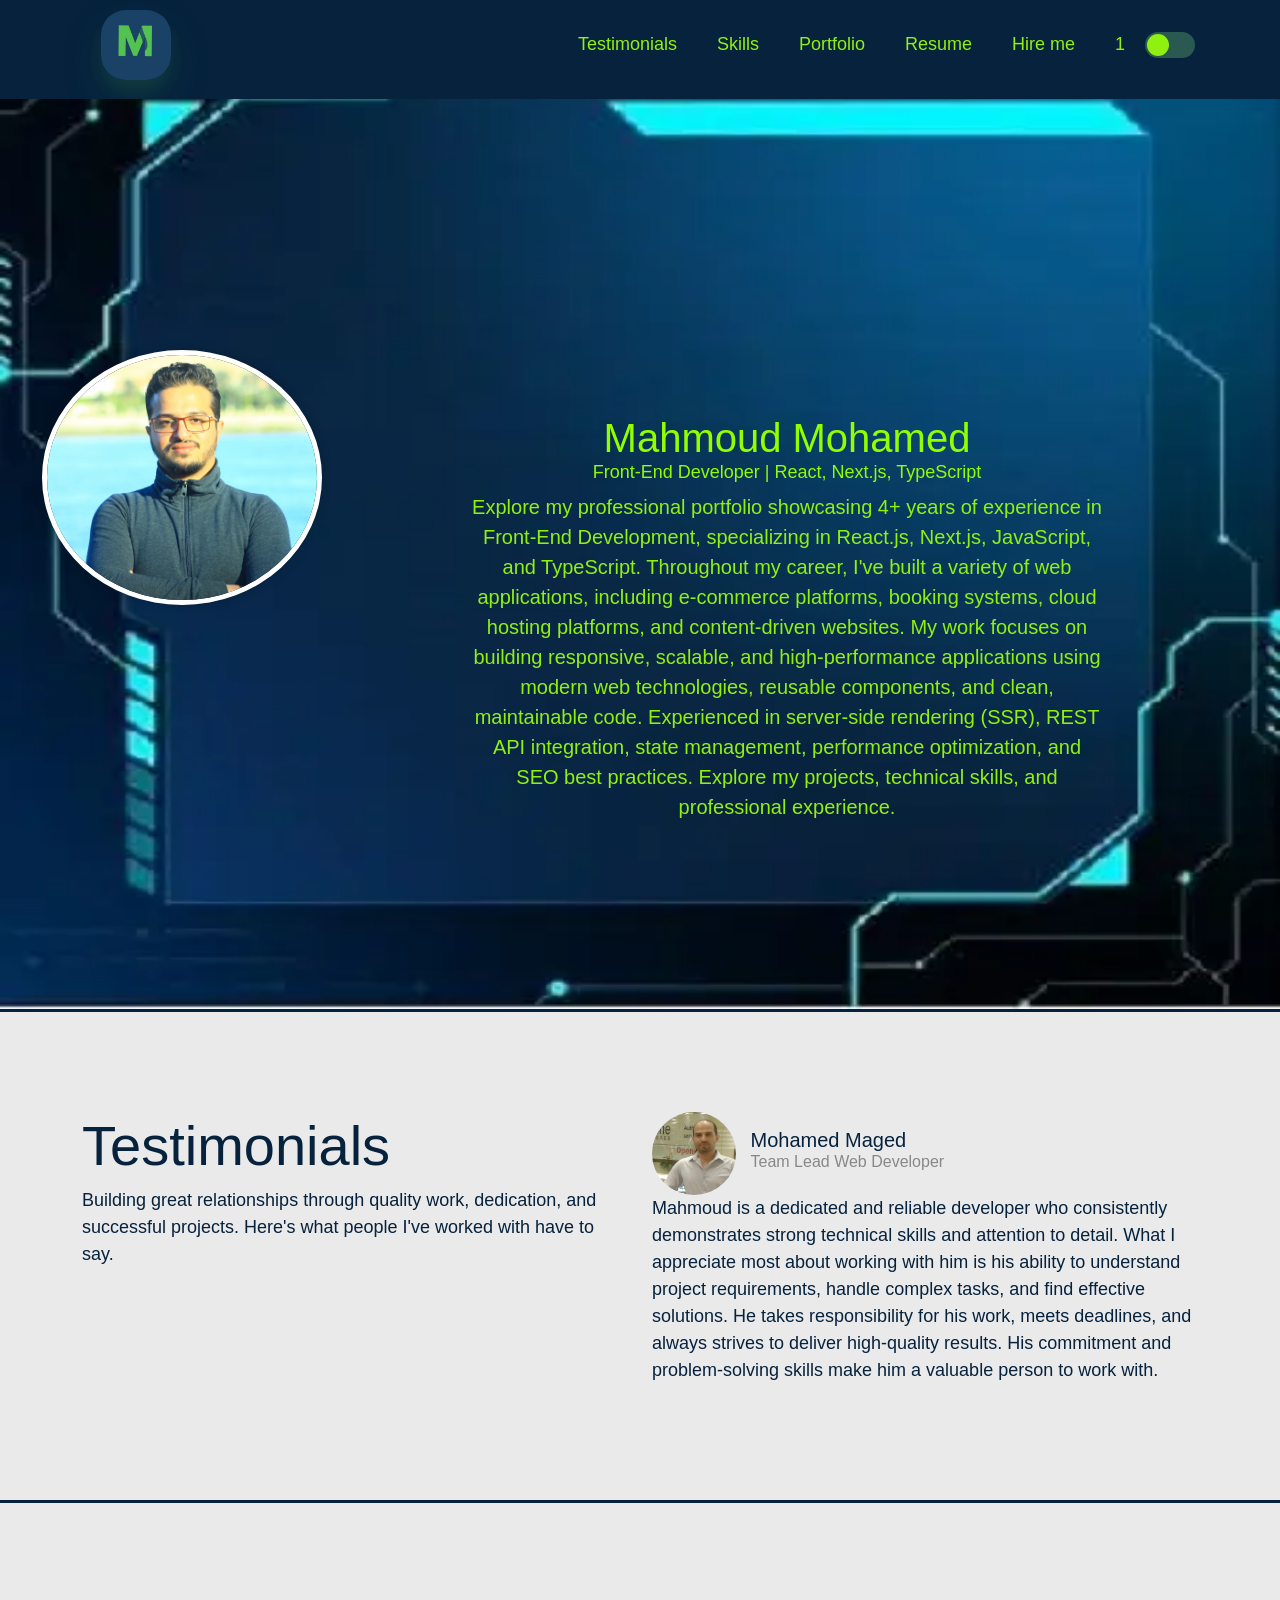
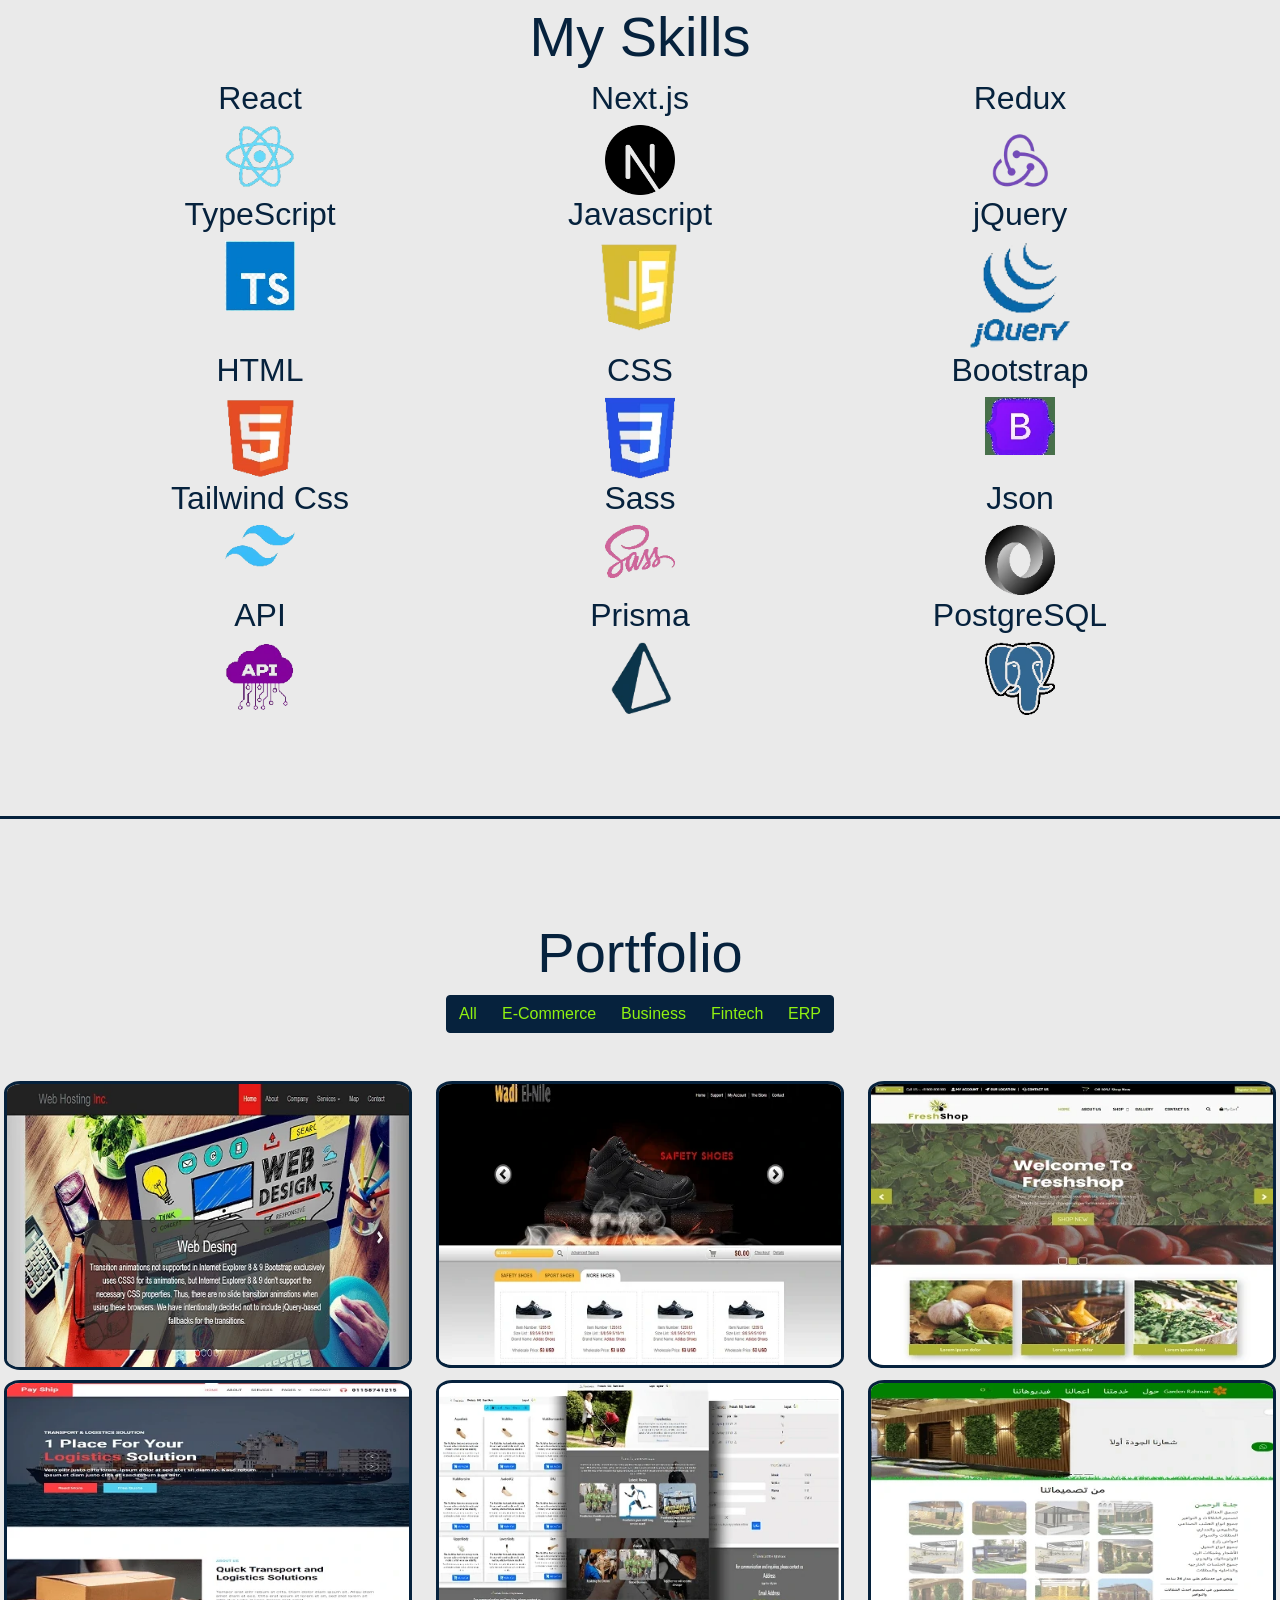
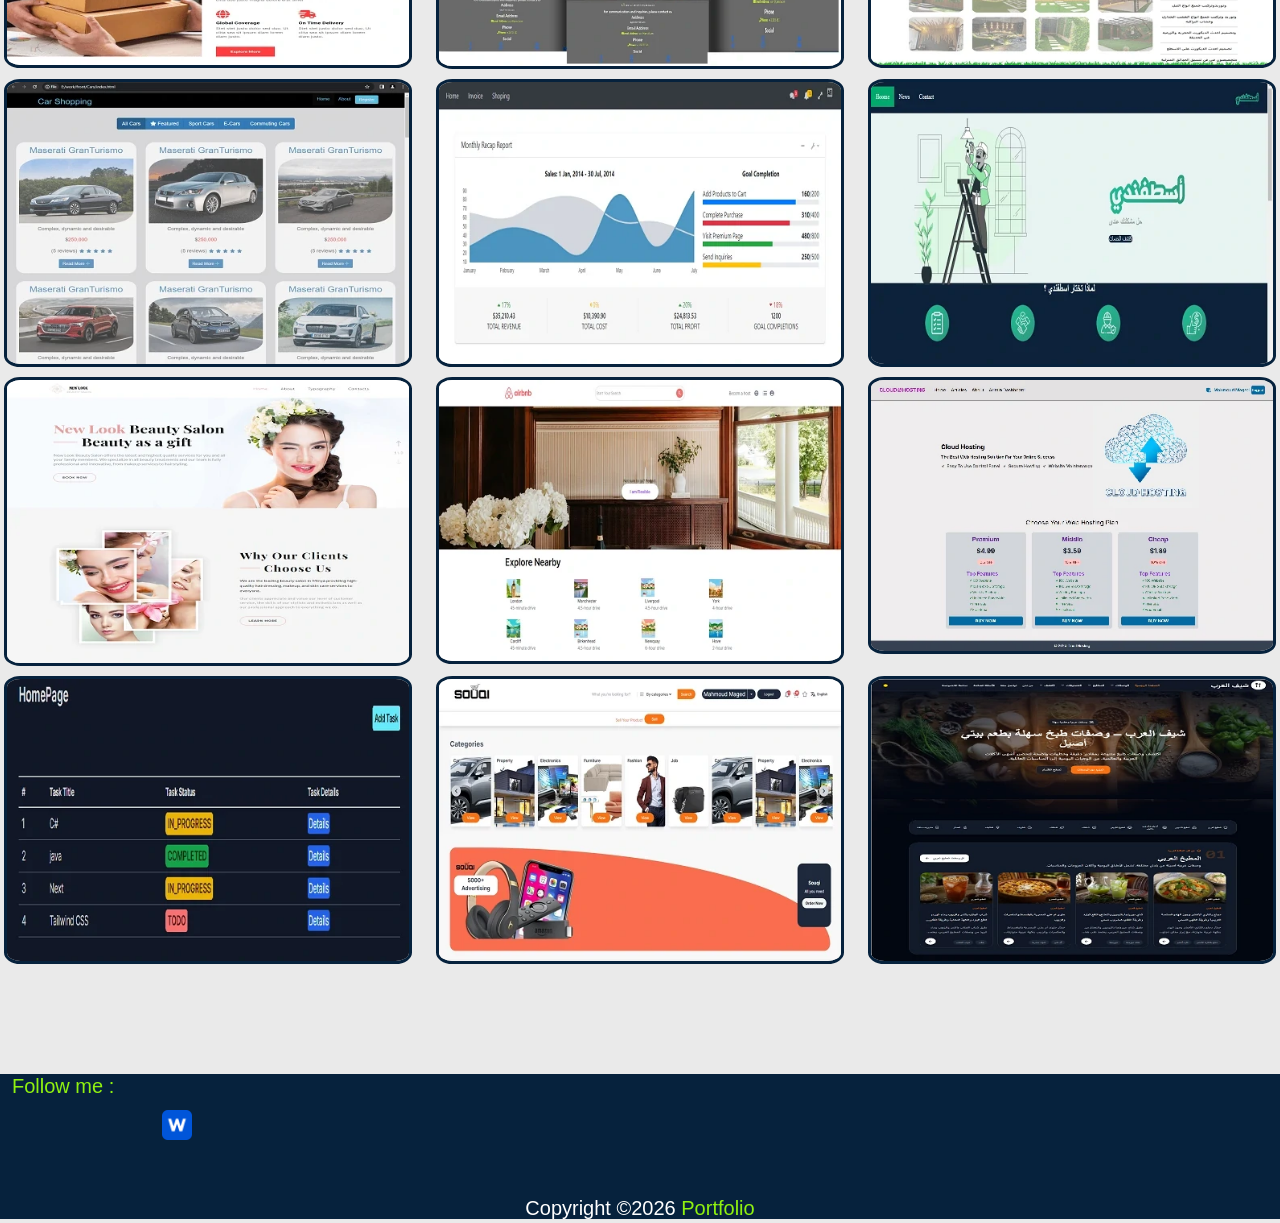
==== index.html @ aee728f0 "edit at all portfolio and add Aboud gredthan and edit resume" ====
<!DOCTYPE html>
<html lang="en">

    <head>
        <meta name="viewport" content="width=device-width, initial-scale=1.0, maximum-scale=1.0, user-scalable=no">
        <meta name="description" content="Mahmoud Mohamed Full Stack Developer">
        <meta charset="utf-8">
        <meta name="viewport" content="width=device-width, initial-scale=1, shrink-to-fit=no">
        <link rel="shortcut icon" href="assets/img/packgr&Logo/MLogo.webp" type="image/x-icon">
        <link rel="apple-touch-icon" type="image/png" href="assets/img/packgr&Logo/MLogo.webp" sizes="180x180">
        <link rel="icon" type="image/jpg" href="assets/img/packgr&Logo/MLogo.jpg" sizes="32x32">
        <link rel="icon" type="image/png" href="assets/img/packgr&Logo/MLogo.png" sizes="32x32">
        <link rel="icon" type="image/webp" href="assets/img/packgr&Logo/MLogo.webp" sizes="32x32">
        <link 

        <link href="assets/css/bootstrap.min.css" media="all" rel="stylesheet">
        <link href="assets/css/hover.min.css" media="all" rel="stylesheet">
        <link href="assets/css/font-awesome.css" media="all" rel="stylesheet">

        <link href="assets/css/media.css" media="all" rel="stylesheet">
        <link href="assets/css/staylemahmoud.css" media="all" rel="stylesheet">

        <link href="assets/css/swiper.css" media="all" rel="stylesheet">
        <link href="assets/css/style.css" media="all" rel="stylesheet">


        <title>Mahmoud Mohamed Full Stack Developer</title>
    </head>

<body class="light">

    <!---Header-->
    <header id="Me">
        <div id="sticky-wrapper" style="height: 130px;">
  <nav class="navbar navbar-expand-lg navbar-dark bg-dark fixed-top">
    <div class="container">
      <!-- Logo -->
      <a class="navbar-brand nav-link js-scroll-trigger" href="#Me">
        <img alt="logo_me" src="assets/img/packgr&Logo/MLogo.gif" class="logo-me"
             width="70" height="60">
      </a>

      <!--  Hamburger -->
      <button class="navbar-toggler" type="button" data-toggle="collapse" data-target="#navbarResponsive"
        aria-controls="navbarResponsive" aria-expanded="false" aria-label="Toggle navigation">
        <span class="navbar-toggler-icon"></span>
      </button>

      <!-- Menu -->
      <div class="collapse navbar-collapse" id="navbarResponsive">
        <ul class="navbar-nav ml-auto">
          <li class="nav-item"><a class="nav-link hvr-underline-from-right js-scroll-trigger" href="#testimonials">Testimonials</a></li>
          <li class="nav-item"><a class="nav-link hvr-underline-from-right js-scroll-trigger" href="#skills">Skills</a></li>
          <li class="nav-item"><a class="nav-link hvr-underline-from-right js-scroll-trigger" href="#portfolio">Portfolio</a></li>

          <li class="nav-item">
            <a class="CV nav-link hvr-underline-from-right js-scroll-trigger" data-toggle="modal" data-target="#resume">Resume</a>
          </li>
          <li class="nav-item">
            <a class="CV nav-link hvr-underline-from-right js-scroll-trigger" data-toggle="modal" data-target="#exampleModal">Hire me</a>
          </li>
     <li class="nav-item">
  <a class="nav-link">
    <i class="fa fa-eye"></i>
    <span id="visitor-count">0</span>
  </a>
</li>
          <li class="nav-item" style="margin-top: -15px;">
            <div class="one-quarter" id="switch">
              <input type="checkbox" class="checkbox" id="chk">
              <label class="label" for="chk">
                <i class="fa fa-moon-o" style="font-size:18px;"></i>
                <i class="fa fa-sun-o" style="font-size:18px;"></i>
                <span class="ball"></span>
              </label>
            </div>
          </li>
        </ul>
      </div>
    </div>
  </nav>
</div>

        <!--Nav-->

        <!--AboutMy-->
        <img alt="packground" src="assets/img/packgr&Logo/packground.webp" class="bg loading" data-was-processed="true"
            width="1000" height="1000">

        <div class="col-xl-6 col-lg-8 mx-auto my">
            <div class="me">
                <div class="my-img ">
                    <img src="assets/img/MahmoudMohamed.webp" alt="MahmoudMohamed" width="400" height="400">
                </div>
                <div class="about ">
                    <h1 >Mahmoud Mohamed
                        <span style="font-size: large;">Front-End Developer | React, Next.js, TypeScript </span>
                    </h1>
                    <p class="lead">Explore my professional portfolio showcasing 4+ years of experience in Front-End Development, specializing in React.js, Next.js, JavaScript, and TypeScript.

                        Throughout my career, I've built a variety of web applications, including e-commerce platforms, booking systems, cloud hosting platforms, and content-driven websites.

                        My work focuses on building responsive, scalable, and high-performance applications using modern web technologies, reusable components, and clean, maintainable code.

                        Experienced in server-side rendering (SSR), REST API integration, state management, performance optimization, and SEO best practices.

                        Explore my projects, technical skills, and professional experience.</p>
                </div>
            </div>

        </div>
        <!--AboutMy-->
    </header>


   
<!-- Testimonials -->
<section class="border-top testimonials" id="testimonials">
    <div class="container">
        <div class="row">

            <div class="col-md-6 Testimo">
                <h2 class="h1">Testimonials</h2>
                <p class="lead">
                    Building great relationships through quality work,
                    dedication, and successful projects. Here's what
                    people I've worked with have to say.
                </p>
            </div>

            <div class="col-md-6">
                <div class="resize">
                    <div class="swiper-container">
                        <div class="swiper-wrapper">

                            <!-- Mohamed Maged -->
                            <div class="swiper-slide">
                                <div class="review-box">
                                    <div class="d-flex align-items-center">
                                        <img class="lazy" alt="Mohamed Maged"
                                            src="assets/img/testimonials/Mohmged.webp">
                                        <h4>
                                            Mohamed Maged
                                            <span class="title">Team Lead Web Developer</span>
                                        </h4>
                                    </div>
                                    <p class="lead">
                                        Mahmoud is a dedicated and reliable developer
                                        who consistently demonstrates strong technical
                                        skills and attention to detail. What I appreciate
                                        most about working with him is his ability to
                                        understand project requirements, handle complex
                                        tasks, and find effective solutions. He takes
                                        responsibility for his work, meets deadlines,
                                        and always strives to deliver high-quality results.
                                        His commitment and problem-solving skills make
                                        him a valuable person to work with.
                                    </p>
                                </div>
                            </div>

                            <!-- Maged Mohamed -->
                            <div class="swiper-slide">
                                <div class="review-box">
                                    <div class="d-flex align-items-center">
                                        <img class="lazy" alt="Maged Mohamed"
                                            src="assets/img/testimonials/maged.webp">
                                        <h4>
                                            Maged Mohamed
                                            <span class="title">Junior iOS Developer</span>
                                        </h4>
                                    </div>
                                    <p class="lead">
                                        We needed to recreate the design and experience
                                        of the Sehraya App for the web, and Mahmoud was
                                        the right person for the job. He understood our
                                        vision and transformed our ideas into a clean,
                                        responsive, and professional interface. His
                                        attention to detail and ability to deliver what
                                        we expected made the whole experience smooth.
                                        We were genuinely happy with the final result
                                        and the quality of his work.
                                    </p>
                                </div>
                            </div>

                            <!-- Mohamed Sh Saad -->
                            <div class="swiper-slide">
                                <div class="review-box">
                                    <div class="d-flex align-items-center">
                                        <img class="lazy" alt="Mohamed Sh Saad"
                                            src="assets/img/testimonials/mohamedsh.webp">
                                        <h4>
                                            Mohamed Sh Saad
                                            <span class="title">Junior Backend Developer</span>
                                        </h4>
                                    </div>
                                    <p class="lead">
                                        I've worked with Mahmoud on more than one website
                                        project, and his work has always been impressive.
                                        He understands the importance of quality,
                                        performance, and good design. His websites
                                        consistently meet my expectations and help me
                                        provide better results to my own clients.
                                        I appreciate his professionalism, creativity,
                                        and commitment to delivering polished work.
                                        I would definitely recommend working with him.
                                    </p>
                                </div>
                            </div>

                            <!-- Ahmed Mohamed -->
                            <div class="swiper-slide">
                                <div class="review-box">
                                    <div class="d-flex align-items-center">
                                        <img class="lazy" alt="Ahmed Mohamed"
                                            src="assets/img/testimonials/ahmed.webp">
                                        <h4>
                                            Ahmed Mohamed
                                            <span class="title">Team Lead Web Developer</span>
                                        </h4>
                                    </div>
                                    <p class="lead">
                                        Mahmoud has a great ability to understand both
                                        the technical and business sides of a project.
                                        He listens carefully, understands what the client
                                        needs, and turns those requirements into effective
                                        solutions. He is committed to his tasks,
                                        communicates clearly, and pays attention to
                                        design details. I particularly appreciate his
                                        dedication and the effort he puts into every
                                        project to achieve the best possible outcome.
                                    </p>
                                </div>
                            </div>
                        
                            <!-- Abdullah Zaki -->
                            <div class="swiper-slide">
                                <div class="review-box">
                                    <div class="d-flex align-items-center">
                                        <img class="lazy" alt="Abdullah Zaki"
                                            src="assets/img/testimonials/abdullah.webp">
                                        <h4>
                                            Abdullah Zaki
                                            <span class="title">Junior Backend Developer</span>
                                        </h4>
                                    </div>
                                    <p class="lead">
                                        I had a great experience working with Mahmoud.
                                        He is a talented and dedicated Web Developer with
                                        strong technical skills and a good eye for design.
                                        He understands project requirements quickly and
                                        knows how to turn ideas into practical and professional
                                        web solutions. I particularly appreciate his attention
                                        to detail, problem-solving abilities, and commitment
                                        to delivering high-quality work. He is easy to
                                        communicate with and always takes his responsibilities
                                        seriously.
                                    </p>
                                </div>
                            </div>

                            <!-- Ahmed Majid -->
                            <div class="swiper-slide">
                                <div class="review-box">
                                    <div class="d-flex align-items-center">
                                        <img class="lazy" alt="Ahmed Majid"
                                            src="assets/img/testimonials/user.webp">
                                        <h4>
                                            Ahmed Majid
                                            <span class="title">Doctor of Law</span>
                                        </h4>
                                    </div>
                                    <p class="lead">
                                        Working with Mahmoud was a very positive experience.
                                        He is professional, organized, and pays close attention
                                        to details. What impressed me most was his ability to
                                        understand requirements, listen carefully, and deliver
                                        exactly what was needed. He is committed to his work,
                                        communicates clearly, and always makes an effort to
                                        achieve the best results. I appreciate his professionalism
                                        and would be happy to work with him again.
                                    </p>
                                </div>
                            </div>

                            <!-- Adham Mehanni -->
                            <div class="swiper-slide">
                                <div class="review-box">
                                    <div class="d-flex align-items-center">
                                        <img class="lazy" alt="Adham Mehanni"
                                            src="assets/img/testimonials/user.webp">
                                        <h4>
                                            Adham Mehanni
                                            <span class="title">Accountant</span>
                                        </h4>
                                    </div>
                                    <p class="lead">
                                        Mahmoud is a hardworking and reliable person who takes
                                        his work seriously. I appreciate his dedication,
                                        problem-solving skills, and ability to manage tasks
                                        efficiently. He is always willing to learn, improve,
                                        and find better ways to complete his work. His
                                        communication is excellent, and he pays attention
                                        to even the smallest details. I highly appreciate
                                        his commitment and the quality of the work he delivers.
                                    </p>
                                </div>
                            </div>

                            <!-- Additional testimonials -->
                            <!-- Add verified client feedback here -->

                        </div>

                        <div class="swiper-scrollbar"></div>
                    </div>
                </div>
            </div>

        </div>
    </div>
</section>

    <!---skills-->
    <section class="text-center border-top skills" id="skills">
        <h2 class="h1 bgr-info">My Skills</h2>
        <div class="container">
            <div class="row text-center">
                <!-- React -->
               <div class="col-md-4 col-sm-6 hvr-grow">
                    <h3 class="h3-Skills">React</h3>
                    <img class=" imgSkills  img_indicators   img-responsive" src="assets/img/Skills/React.webp" alt="React" width="70" height="70">
                </div>
    
                 <!-- Angular  -->
                <!-- <div class="col-md-4 col-sm-6 hvr-grow">
                    <h3 class="h3-Skills">Angular</h3>
                    <img class=" imgSkills  img_indicators   img-responsive" src="assets/img/Skills/angular.webp" alt="Angular" width="70" height="70">
                </div> -->
    
                <!-- Next.js -->
                <div class="col-md-4 col-sm-6 hvr-grow">
                    <h3 class="h3-Skills">Next.js</h3>
                    <img class=" imgSkills  img_indicators   img-responsive" src="assets/img/Skills/nextjs-icon.png" alt="Next.js" width="70" height="70">
                </div>
    
                <!-- Redux -->
                <div class="col-md-4 col-sm-6 hvr-grow">
                    <h3 class="h3-Skills">Redux</h3>
                    <img class=" imgSkills  img_indicators   img-responsive" src="assets/img/Skills/redux.webp" alt="Redux" width="70" height="70">
                </div>
     
                <!-- TypeScript -->
                <div class="col-md-4 col-sm-6 hvr-grow">
                    <h3 class="h3-Skills">TypeScript</h3>
                    <img class=" imgSkills  img_indicators   img-responsive" src="assets/img/Skills/TypeScript.webp" alt="TypeScript" width="70" height="70">
                </div>
    
                <!-- Javascript -->
                <div class="col-md-4 col-sm-6 hvr-grow">
                    <h3 class="h3-Skills">Javascript</h3>
                    <img class=" imgSkills  img_indicators   img-responsive" src="assets/img/Skills/JavaScript.webp" alt="Javascript" width="80" height="80">
                </div>
    
                <!-- jQuery -->
                <div class="col-md-4 col-sm-6 hvr-grow">
                    <h3 class="h3-Skills">jQuery</h3>
                    <img class=" imgSkills  img_indicators   img-responsive" src="assets/img/Skills/jQuery.webp" alt="jQuery" width="110" height="110">
                </div>
    
                <!-- OOP -->
                <!-- <div class="col-md-4 col-sm-6 hvr-grow">
                    <h3 class="h3-Skills">OOP</h3>
                    <img class=" imgSkills  img_indicators   img-responsive" src="assets/img/Skills/OOP.webp" alt="OOP" width="70" height="70">
                </div> -->
    
                <!-- HTML -->
                <div class="col-md-4 col-sm-6 hvr-grow">
                    <h3 class="h3-Skills">HTML</h3>
                    <img class=" imgSkills  img_indicators   img-responsive" src="assets/img/Skills/HTML5.webp" alt="HTML" width="70" height="70">
                </div>
    
                <!-- CSS -->
                <div class="col-md-4 col-sm-6 hvr-grow">
                    <h3 class="h3-Skills">CSS</h3>
                    <img class=" imgSkills  img_indicators   img-responsive" src="assets/img/Skills/CSS3.webp" alt="CSS" width="70" height="70">
                </div>
    
                <!-- Bootstrap -->
                <div class="col-md-4 col-sm-6 hvr-grow">
                    <h3 class="h3-Skills">Bootstrap</h3>
                    <img class=" imgSkills  img_indicators   img-responsive" src="assets/img/Skills/bootstrap.webp" alt="Bootstrap" width="70" height="70">
                </div>
    
                <!-- Tailwind -->
                <div class="col-md-4 col-sm-6 hvr-grow">
                    <h3 class="h3-Skills">Tailwind Css</h3>
                    <img class=" imgSkills  img_indicators   img-responsive" src="assets/img/Skills/tailwind.webp" alt="Tailwind" width="70" height="70">
                </div>
    
                <!-- Sass -->
                <div class="col-md-4 col-sm-6 hvr-grow">
                    <h3 class="h3-Skills">Sass</h3>
                    <img class=" imgSkills  img_indicators   img-responsive" src="assets/img/Skills/Sass.webp" alt="Sass" width="70" height="70">
                </div>
    
                <!-- Json -->
                <div class="col-md-4 col-sm-6 hvr-grow">
                    <h3 class="h3-Skills">Json</h3>
                    <img class=" imgSkills  img_indicators   img-responsive" src="assets/img/Skills/JSON.webp" alt="Json" width="70" height="70">
                </div>
    
                <!-- API -->
                <div class="col-md-4 col-sm-6 hvr-grow">
                    <h3 class="h3-Skills">API</h3>
                    <img class=" imgSkills  img_indicators   img-responsive" src="assets/img/Skills/Api.webp" alt="API" width="70" height="70">
                </div>
    
                <!-- Prisma -->
                <div class="col-md-4 col-sm-6 hvr-grow">
                    <h3 class="h3-Skills">Prisma</h3>
                    <img class=" imgSkills  img_indicators   img-responsive" src="assets/img/Skills/prisma.webp" alt="Prisma" width="70" height="70">
                </div>
    
                <!-- PostgreSQL -->
                <div class="col-md-4 col-sm-6 hvr-grow">
                    <h3 class="h3-Skills">PostgreSQL</h3>
                    <img class=" imgSkills  img_indicators   img-responsive" src="assets/img/Skills/PostgreSQL.webp" alt="PostgreSQL" width="70" height="70">
                </div>
            </div>
        </div>
    </section>
    
    <!---portfolio-->
    <section class="text-center border-top" id="portfolio">
        <h2 class="  h1 .bgr-info">Portfolio</h2>
        <div class="container-fluid">

            <div class="btn-group btn-group-lg filters-button-group mb-5" role="group">
                <button type="button" class="btn btn-lg btn-info hvr-sweep-to-right active "
                    data-filter="*">All</button>
                <button type="button" class="btn btn-lg btn-info hvr-sweep-to-right "
                    data-filter=".ecommerce">E-Commerce</button>
                <button type="button" class="btn btn-lg btn-info hvr-sweep-to-right "
                    data-filter=".business">Business</button>
                <button type="button" class="btn btn-lg btn-info hvr-sweep-to-right "
                    data-filter=".fintech">Fintech</button>
                <button type="button" class="btn btn-lg btn-info hvr-sweep-to-right " data-filter=".erp">ERP</button>
            </div>
            <div class="grid grid-portfolio">
                <div class="row">

                    <!--web-hosting 1-->
                    <div class=" col-md-4 col-sm-12  grid-item   fintech" data-category="fintech">
                        <a data-toggle="modal" data-target="#exampleModal-1">
                            <img src="assets/img/Portfolio/webhosting.webp" alt="webHosting" width="500" height="500">
                        </a>

                    </div>
                    <!--wadi 2-->
                    <div class=" col-md-4 col-sm-12  grid-item      ecommerce   " data-category=" ecommerce ">
                        <a data-toggle="modal" data-target="#exampleModal-2">
                            <img src="assets/img/Portfolio/wadiElNile.webp" alt="wadiElNile" width="500" height="500">
                        </a>
                    </div>

                    <!--freshshop 3-->
                    <div class=" col-md-4 col-sm-12  grid-item     ecommerce " data-category="ecommerce">
                        <a data-toggle="modal" data-target="#exampleModal-3">
                            <img src="assets/img/Portfolio/freshshop.webp" alt="freshshop" width="500" height="500">
                        </a>
                    </div>

                    <!--payShipping 4-->
                    <div class=" col-md-4 col-sm-12  grid-item     business " data-category="business">
                        <a data-toggle="modal" data-target="#exampleModal-4">
                            <img src="assets/img/Portfolio/payShipping.webp" alt="payShipping" width="500" height="500">
                        </a>
                    </div>

                    <!--Prosthetics 5-->
                    <div class=" col-md-4 col-sm-12  grid-item     erp " data-category="erp">
                        <a data-toggle="modal" data-target="#exampleModal-5">
                            <img alt="Prosthetics" src="assets/img/Portfolio/Prosthetics.webp" width="500" height="500">
                        </a>
                    </div>

                    <!--Garden 6-->
                    <div class=" col-md-4 col-sm-12  grid-item     fintech " data-category="business">
                        <a data-toggle="modal" data-target="#exampleModal-6">
                            <img alt="GardenRahman" src="assets/img/Portfolio/GardenRahman.webp" width="500"
                                height="500">
                        </a>
                    </div>

                    <!--CarShopping 7-->
                    <div class=" col-md-4 col-sm-12  grid-item     business " data-category="business">
                        <a data-toggle="modal" data-target="#exampleModal-7">
                            <img alt="CarShopping" src="assets/img/Portfolio/CarShopping.webp" width="500" height="500">
                        </a>
                    </div>
                    <!--dashboard 8-->

                    <div class=" col-md-4 col-sm-12  grid-item      erp  " data-category="erp">
                        <a data-toggle="modal" data-target="#exampleModal-8">
                            <img alt="dashboardEn" src="assets/img/Portfolio/dashboardEn.webp" width="500" height="500">
                        </a>
                    </div>
                    
                    <!--Estefandi 9-->
                    <div class=" col-md-4 col-sm-12  grid-item     business " data-category="business">
                        <a data-toggle="modal" data-target="#exampleModal-9">
                            <img alt="Estefandi" src="assets/img/Portfolio/Estefandi.webp" width="500" height="500">
                        </a>
                    </div>

                    <!--New Look 10-->
                    <div class=" col-md-4 col-sm-12  grid-item     business " data-category="business">
                        <a data-toggle="modal" data-target="#exampleModal-10">
                            <img alt="New Look" src="assets/img/Portfolio/New Look.webp" width="500" height="500">
                        </a>
                    </div>

                    <!--Airbnb-App-Directory 11-->
                    <div class=" col-md-4 col-sm-12  grid-item     business " data-category="business">
                        <a data-toggle="modal" data-target="#exampleModal-11">
                            <img alt="airbnb-app-directory" src="assets/img/Portfolio/airbnb-app-directory.webp"
                                width="500" height="500">
                        </a>
                    </div>

                    <!--Cloud Hosting 12-->
                    <div class=" col-md-4 col-sm-12  grid-item     business " data-category="business">
                        <a data-toggle="modal" data-target="#exampleModal-12">
                            <img alt="cloud-hosting-home" src="assets/img/Portfolio/cloud-hosting-home.webp"
                                width="500" height="500">
                        </a>
                    </div>

                    <!--Tasks List 13-->
                    <div class=" col-md-4 col-sm-12  grid-item     fintech " data-category="fintech">
                        <a data-toggle="modal" data-target="#exampleModal-13">
                            <img alt="tasks-list-home" src="assets/img/Portfolio/tasks-list-home.webp" width="500"
                                height="500">
                        </a>
                    </div>

                    <!--Souqi 14-->
                    <div class=" col-md-4 col-sm-12  grid-item     ecommerce " data-category="business">
                        <a data-toggle="modal" data-target="#exampleModal-14">
                            <img alt="Souqi" src="assets/img/Portfolio/Souqi.webp" width="500"
                                height="500">
                        </a>
                    </div>

                    <!--Chefalarab 15-->
                    <div class=" col-md-4 col-sm-12  grid-item     ecommerce " data-category="business">
                        <a data-toggle="modal" data-target="#exampleModal-15">
                            <img alt="Chefalarab" src="assets/img/Portfolio/chefalarab.webp" width="500"
                                height="500">
                        </a>
                    </div>

                </div>
            </div>
        </div>
    </section>

    <!-- -Certificates
    <section class=".bgr-info border-top" id="Certificates">
        <h2 class="  h1 text-center"> Certificates </h2>
        <div class="container">
            <div class="row">

                <div class="col-md-3 col-sm-12 ">
                    <a href="assets/img/Certificates/Html&css.webp" target="_blank"><img
                            class="img_size shadowimg responsive" src="assets/img/Certificates/Html&css.webp"
                            alt=" Html&css" width="500" height="500"></a>
                </div>
                <div class="col-md-3 col-sm-12 ">
                    <a href="assets/img/Certificates/Javascript.webp" target="_blank"> <img
                            class="img_size shadowimg responsive" src="assets/img/Certificates/Javascript.webp"
                            alt="Javascript" width="500" height="500"></a>
                </div>
                <div class="col-md-3 col-sm-12 ">
                    <a href="assets/img/Certificates/React.webp" target="_blank"><img
                            class="img_size shadowimg responsive" src="assets/img/Certificates/React.webp" alt="React"
                            width="500" height="500"></a>
                </div>
                <div class="col-md-3 col-sm-12 ">
                    <a href="assets/img/Certificates/Iti.webp" target="_blank"><img class="img_size shadowimg responsive"
                            src="assets/img/Certificates/Iti.webp" alt="Iti" width="500" height="500"></a>
                </div>

            </div>
        </div>
    </section> -->
    
    <!---Footer-->
    <footer>

        <div class="container-fluid">
            
            <div class="d-flex align-items-center justify-content-between ">
                <div class="left">
                    <h6>Follow me :</h6>
                    <ul class="socials">
                        <li><a target="_blank" href="https://www.facebook.com/mahmoudabdalmagd"><i
                                    class="fa fa-facebook i_icone" aria-hidden="true"></i></a></li>
                        <li><a target="_blank" href="https://www.instagram.com/mahmoudabdalmagd/"><i
                                    class="fa fa-instagram i_icone" aria-hidden="true"></i></a></li>
                        <li><a target="_blank"
                                href="https://www.linkedin.com/in/mahmoud-mohamed-abdelmaged-79b003221/"><i
                                    class="fa fa-linkedin  i_icone" aria-hidden="true"></i></a></li>
                        <li><a target="_blank" href="https://www.behance.net/mahmoudmaged4"><i
                                    class="fa fa-behance i_icone " aria-hidden="true"></i></a></li>
                        <li><a target="_blank" href="https://github.com/mahmoud11mg"><i class="fa fa-github i_icone "
                                    aria-hidden="true"></i></a></li>
                        <li><a target="_blank"
                                href="https://stackoverflow.com/users/18945029/mahmoud-mohamed-abdalmagd"><i
                                    class="fa fa-stack-overflow i_icone " aria-hidden="true"></i></a></li>
                        <li><a target="_blank " href="https://wuzzuf.net/me/Mahmoud-MohamedAbdAlmagd-074c4114a6"><img
                                    class="i_icone" src="assets/img/packgr&Logo/wuzzuf.ico" width="30" height="30"
                                    alt=""></a></li>
                    </ul>

                </div>
            </div>

        </div>
        
            <div class="text-center">
        <p class="copyright">
            Copyright ©<span id="year"></span> <span class="spanportfolio">Portfolio</span>
        </p>
        </div>



    </footer>

    <div class="Modal">
        <!-- Modal -->

        <!-- Hire socials -->
        <div class="modal fade " id="exampleModal" tabindex="-1" role="dialog" aria-hidden="true">
            <div class="modal-dialog modal-lg ">
                <div class="modal-content ">
                    <div class="modal-header ">
                        <h5 class="modal-title text-center col-xl-11 ">Feel free to contact me:</h5>
                        <button type="button" class="close col-xl-1" data-dismiss="modal" aria-label="close col-xl-1">
                            <span aria-hidden="true">×</span>
                        </button>
                    </div>



                    <div class="modal-body">
                        <ul class="list-unstyled">

                            <!-- Email -->
                            <li class="socials_hire col-sm-12">
                                <a class="a_go" target="_blank" href="mailto:mahmoud11magd@gmail.com">
                                    <b><i class="mr-2 fa fa-envelope i_icone" aria-hidden="true"></i>Email Address: </b>
                                     mahmoud11magd@gmail.com</a>
                            </li>

                            <!-- Whatsapp -->
                            <li class="socials_hire col-sm-12">
                                <a class="a_go" target="_blank" href="https://wa.me/201158741215?text=">
                                    <b><i class="mr-2 fa fa-whatsapp i_icone" aria-hidden="true"></i>Whatsapp: </b>
                                     +20 115 874 1215
                                </a>
                            </li>

                            <!-- Phone -->
                            <li class="socials_hire col-sm-12">
                                <a class="a_go" target="_blank" href="tel:01158741215">
                                    <b><i class="mr-2 fa fa-phone i_icone" aria-hidden="true"></i>Phone: </b>
                                     +20 115 874 121 5</a>
                            </li>

                            
                        </ul>
                    </div><!--/modal-body-->
                </div>
            </div>
        </div>
        <!--Resume-->
        <div class="modal fade " id="resume" tabindex="-1" role="dialog" aria-hidden="true">
            <div class="modal-dialog modal-lg">
                <div class="modal-content">
                    <div class="modal-header hvr-underline-from-right  js-scroll-trigger">
                        <h5 class="modal-title  text-center col-xl-11"><a class="CV-modal" 
                             href="assets/Mahmoud_Mohammed_Front-End_Developer.pdf"   download="Mahmoud_Mohammed_Front-End_Developer.pdf" type="application/pdf" alt="Mahmoud_Mohammed_Front-End_Developer" >
                             Download Resume</a></h5>
                        <button type="button" class="close col-xl-1 " data-dismiss="modal" aria-label="close col-xl-1">
                            <span aria-hidden="true">×</span>
                        </button>
                    </div>
                    <div class="modal-body mfp-container popup">

                        <img class="img-modal" src="assets/img/resume/resume.webp" alt="resume.webp">
                        <img class="img-modal" src="assets/img/resume/resume-0.webp" alt="resume0.webp">
                        

                    </div> <!--/modal-body-->
                </div>
            </div>
        </div>

        <!--1 webhosting-->
        <div class="modal fade " id="exampleModal-1" tabindex="-1" role="dialog" aria-hidden="true">
            <div class="modal-dialog modal-lg">
                <div class="modal-content">
                    <div class="modal-header">
                        <h5 class="modal-title  text-center col-xl-11">Web Hosting</h5>
                        <button type="button" class="close col-xl-1 " data-dismiss="modal" aria-label="close col-xl-1">
                            <span aria-hidden="true">×</span>
                        </button>
                    </div>
                    <div class="modal-body mfp-container popup">
                        <img class="img-modal" src="assets/img/Portfolio/work/webhostingView.webp" alt="webhostingView">
                    </div> <!--/modal-body-->
                </div>
            </div>
        </div>

        <!--2 wadiElNile-->
        <div class="modal fade " id="exampleModal-2" tabindex="-1" role="dialog" aria-hidden="true">
            <div class="modal-dialog modal-lg">
                <div class="modal-content">
                    <div class="modal-header">
                        <h5 class="modal-title text-center col-xl-11 ">Wadi El Nile</h5>
                        <button type="button" class="close col-xl-1" data-dismiss="modal" aria-label="close col-xl-1">
                            <span aria-hidden="true">×</span>
                        </button>
                    </div>
                    <div class="modal-body mfp-container popup">
                        <img class="img-modal" src="assets/img/Portfolio/work/wadiElNileView.webp" alt="wadiElNileView">
                    </div><!--/modal-body-->
                </div>
            </div>
        </div>

        <!--3 FreshShop-->
        <div class="modal fade " id="exampleModal-3" tabindex="-1" role="dialog" aria-hidden="true">
            <div class="modal-dialog modal-lg">
                <div class="modal-content">
                    <div class="modal-header">
                        <h5 class="modal-title text-center col-xl-11 ">FreshShop</h5>
                        <button type="button" class="close col-xl-1" data-dismiss="modal" aria-label="close col-xl-1">
                            <span aria-hidden="true">×</span>
                        </button>
                    </div>
                    <div class="modal-body mfp-container popup">
                        <img class="img-modal" src="assets/img/Portfolio/work/freshshop/freshshop.webp" alt="freshshop">

                        <img class="img-modal" src="assets/img/Portfolio/work/freshshop/freshshop2.webp"
                            alt="freshshop2">
                    </div><!--/modal-body-->
                </div>
            </div>
        </div>

        <!--4 payShipping-->
        <div class="modal fade " id="exampleModal-4" tabindex="-1" role="dialog" aria-hidden="true">
            <div class="modal-dialog modal-lg">
                <div class="modal-content">
                    <div class="modal-header">
                        <h5 class="modal-title text-center col-xl-11 ">payShipping</h5>
                        <button type="button" class="close col-xl-1" data-dismiss="modal" aria-label="close col-xl-1">
                            <span aria-hidden="true">×</span>
                        </button>
                    </div>
                    <div class="modal-body mfp-container popup">
                        <img class="img-modal" src="assets/img/Portfolio/work/payShipping/payShipping.webp"
                            alt="payShipping">
                        <img class="img-modal" src="assets/img/Portfolio/work/payShipping/payShipping2.webp"
                            alt="payShipping2">
                    </div><!--/modal-body-->
                </div>
            </div>
        </div>

        <!--5 Prosthetics-->
        <div class="modal fade " id="exampleModal-5" tabindex="-1" role="dialog" aria-hidden="true">
            <div class="modal-dialog modal-lg">
                <div class="modal-content">
                    <div class="modal-header">
                        <h5 class="modal-title text-center col-xl-11 ">Prosthetics Eauipments</h5>
                        <button type="button" class="close col-xl-1" data-dismiss="modal"
                            aria-label="close________ col-xl-1">
                            <span aria-hidden="true">×</span>
                        </button>
                    </div>
                    <div class="modal-body mfp-container popup">
                        <img class="img-modal" src="assets/img/Portfolio/work/Prosthetics/Prosthetics.webp"
                            alt="Prosthetics">
                        <img class="img-modal" src="assets/img/Portfolio/work/Prosthetics/3.webp" alt="Prosthetics3">
                        <img class="img-modal" src="assets/img/Portfolio/work/Prosthetics/4.webp" alt="Prosthetics4">

                    </div><!--/modal-body-->
                </div>
            </div>
        </div>

        <!--6 Garden Rahman-->
        <div class="modal fade " id="exampleModal-6" tabindex="-1" role="dialog" aria-hidden="true">
            <div class="modal-dialog modal-lg">
                <div class="modal-content">
                    <div class="modal-header">
                        <h5 class="modal-title text-center col-xl-11 ">Garden Rahman</h5>
                        <button type="button" class="close col-xl-1" data-dismiss="modal" aria-label="close col-xl-1">
                            <span aria-hidden="true">×</span>
                        </button>
                    </div>
                    <div class="modal-body mfp-container popup">
                        <img class="img-modal" src="assets/img/Portfolio/work/GardenRahmanView.webp"
                            alt="GardenRahmanView">
                    </div><!--/modal-body-->
                </div>
            </div>
        </div>

        <!--7 CarShopping-->
        <div class="modal fade " id="exampleModal-7" tabindex="-1" role="dialog" aria-hidden="true">
            <div class="modal-dialog modal-lg">
                <div class="modal-content">
                    <div class="modal-header">
                        <h5 class="modal-title text-center col-xl-11 ">CarShopping</h5>
                        <button type="button" class="close col-xl-1" data-dismiss="modal" aria-label="close col-xl-1">
                            <span aria-hidden="true">×</span>
                        </button>
                    </div>
                    <div class="modal-body mfp-container popup">
                        <img class="img-modal" src="assets/img/Portfolio/work/CarShopping/CarShopping.webp"
                            alt="CarShopping">
                        <img class="img-modal" src="assets/img/Portfolio/work/CarShopping/CarShopping1.webp"
                            alt="CarShopping1">
                    </div><!--/modal-body-->
                </div>
            </div>
        </div>

        <!--8 dashboard-->
        <div class="modal fade " id="exampleModal-8" tabindex="-1" role="dialog" aria-hidden="true">
            <div class="modal-dialog modal-lg">
                <div class="modal-content">
                    <div class="modal-header">
                        <h5 class="modal-title text-center col-xl-11 ">Dashboard</h5>
                        <button type="button" class="close col-xl-1" data-dismiss="modal" aria-label="close col-xl-1">
                            <span aria-hidden="true">×</span>
                        </button>
                    </div>
                    <div class="modal-body mfp-container popup">
                        <img class="img-modal" src="assets/img/Portfolio/dashboardEn.webp" alt="dashboardEn">
                        <img class="img-modal" src="assets/img/Portfolio/dashboardAr.webp" alt="dashboardAr">
                    </div><!--/modal-body-->
                </div>
            </div>
        </div>

        <!--9 Estefandi-->
        <div class="modal fade " id="exampleModal-9" tabindex="-1" role="dialog" aria-hidden="true">
            <div class="modal-dialog modal-lg">
                <div class="modal-content">
                    <div class="modal-header">
                        <h5 class="modal-title text-center col-xl-11 ">Estefandi</h5>
                        <button type="button" class="close col-xl-1" data-dismiss="modal" aria-label="close col-xl-1">
                            <span aria-hidden="true">×</span>
                        </button>
                    </div>
                    <div class="modal-body mfp-container popup">
                        <img class="img-modal" src="assets/img/Portfolio/work/EstefandiView.webp" alt="EstefandiView">
                    </div><!--/modal-body-->
                </div>
            </div>
        </div>

        <!--10 New Look-->
        <div class="modal fade " id="exampleModal-10" tabindex="-1" role="dialog" aria-hidden="true">
            <div class="modal-dialog modal-lg">
                <div class="modal-content">
                    <div class="modal-header">
                        <h5 class="modal-title text-center col-xl-11 ">New Look</h5>
                        <button type="button" class="close col-xl-1" data-dismiss="modal" aria-label="close col-xl-1">
                            <span aria-hidden="true">×</span>
                        </button>
                    </div>
                    <div class="modal-body mfp-container popup">
                        <img class="img-modal" src="assets/img/Portfolio/work/New Look/New Look.webp" alt="New Look">
                        <img class="img-modal" src="assets/img/Portfolio/work/New Look/Contacts.webp" alt="Contacts">
                    </div><!--/modal-body-->
                </div>
            </div>
        </div>

        <!--11 Airbnb-App-Directory-->
        <div class="modal fade " id="exampleModal-11" tabindex="-1" role="dialog" aria-hidden="true">
            <div class="modal-dialog modal-lg">
                <div class="modal-content">
                    <div class="modal-header">
                        <a href="https://airbnb-ecru-five.vercel.app/" target="_blank" class="col-xl-11">
                            <h5 class="modal-title text-center  ">Airbnb-App-Directory <i class="fa fa-link"></i></h5>
                        </a>
                        <button type="button" class="close col-xl-1" data-dismiss="modal" aria-label="close col-xl-1">
                            <span aria-hidden="true">×</span>
                        </button>
                    </div>
                    <div class="modal-body mfp-container popup">
                        <a href="https://airbnb-ecru-five.vercel.app/" target="_blank">
                            <img class="img-modal" src="assets/img/Portfolio/work/Airbnb/airbnb-app-directory-1.webp"
                                alt="airbnb-app-directory">
                            <img class="img-modal" src="assets/img/Portfolio/work/Airbnb/airbnb-app-directory-2.webp"
                                alt="airbnb-app-directory">
                        </a>
                    </div><!--/modal-body-->
                </div>
            </div>
        </div>

        <!--12 Cloud Hosting-->
        <div class="modal fade " id="exampleModal-12" tabindex="-1" role="dialog" aria-hidden="true">
            <div class="modal-dialog modal-lg">
                <div class="modal-content">
                    <div class="modal-header">
                        <a href="https://cloud-hosting-blond.vercel.app/" target="_blank" class="col-xl-11">
                            <h5 class="modal-title text-center col-xl-11 ">Cloud Hosting <i class="fa fa-link"></i></h5>
                        </a>
                        <button type="button" class="close col-xl-1" data-dismiss="modal" aria-label="close col-xl-1">
                            <span aria-hidden="true">×</span>
                        </button>
                    </div>
                    <div class="modal-body mfp-container popup">
                        <a href="https://cloud-hosting-blond.vercel.app/" target="_blank">
                            <img class="img-modal" src="assets/img/Portfolio/work/CloudHosting/cloud-hosting-home.webp"
                                alt="cloud-hosting-home">
                            <img class="img-modal"
                                src="assets/img/Portfolio/work/CloudHosting/cloud-hosting-home-no-admin.webp"
                                alt="cloud-hosting-home">
                            <img class="img-modal"
                                src="assets/img/Portfolio/work/CloudHosting/cloud-hosting-article.webp"
                                alt="cloud-hosting-article">
                            <img class="img-modal" src="assets/img/Portfolio/work/CloudHosting/cloud-hosting-admin.webp"
                                alt="cloud-hosting-admin">
                            <img class="img-modal"
                                src="assets/img/Portfolio/work/CloudHosting/cloud-hosting-commant.webp"
                                alt="cloud-hosting-commant">

                        </a>
                    </div><!--/modal-body-->
                </div>
            </div>
        </div>

        <!--13 Tasks List-->
        <div class="modal fade " id="exampleModal-13" tabindex="-1" role="dialog" aria-hidden="true">
            <div class="modal-dialog modal-lg">
                <div class="modal-content">
                    <div class="modal-header">
                        <a href="https://tasks-list-project-three.vercel.app/" target="_blank" class="col-xl-11">

                            <h5 class="modal-title text-center  ">Tasks List <i class="fa fa-link"></i></h5>
                        </a>
                        <button type="button" class="close col-xl-1" data-dismiss="modal" aria-label="close col-xl-1">
                            <span aria-hidden="true">×</span>
                        </button>
                    </div>
                    <div class="modal-body mfp-container popup" " >
                        <a href=" https://tasks-list-project-three.vercel.app/" target="_blank">
                        <img class="img-modal" src="assets/img/Portfolio/work/TasksList/tasks-list-home.webp"
                            alt="tasks-list-home">
                        <img class="img-modal" src="assets/img/Portfolio/work/TasksList/tasks-list-add-your-task.webp"
                            alt="tasks-list-add-your-task">
                        <img class="img-modal" src="assets/img/Portfolio/work/TasksList/tasks-list-details.webp"
                            alt="tasks-list-details">
                        <img class="img-modal" src="assets/img/Portfolio/work/TasksList/tasks-list-edit.webp"
                            alt="atasks-list-edit">

                        </a>
                    </div><!--/modal-body-->
                </div>
            </div>
        </div>

        <!--14 Souqi-->
        <div class="modal fade " id="exampleModal-14" tabindex="-1" role="dialog" aria-hidden="true">
            <div class="modal-dialog modal-lg">
                <div class="modal-content">
                    <div class="modal-header">
                        <a href="https://e-commerce-three-orpin-56.vercel.app/" target="_blank" class="col-xl-11">

                            <h5 class="modal-title text-center  "> Souqi <i class="fa fa-link"></i></h5>
                        </a>
                        <button type="button" class="close col-xl-1" data-dismiss="modal" aria-label="close col-xl-1">
                            <span aria-hidden="true">×</span>
                        </button>
                    </div>
                    <div class="modal-body mfp-container popup" " >
                        <a href=" https://e-commerce-three-orpin-56.vercel.app/" target="_blank">
                        <img class="img-modal" src="assets/img/Portfolio/work/Souqi/Souqi-1.webp" alt="Souqi">
                        <img class="img-modal" src="assets/img/Portfolio/work/Souqi/Souqi-2.webp" alt="Souqi-Ar">
                        </a>
                    </div><!--/modal-body-->
                </div>
            </div>
        </div>

         <!--15 Chefalarab-->
        <div class="modal fade " id="exampleModal-15" tabindex="-1" role="dialog" aria-hidden="true">
            <div class="modal-dialog modal-lg">
                <div class="modal-content">
                    <div class="modal-header">
                        <a href="https://chefalarab-gamma.vercel.app/" target="_blank" class="col-xl-11">

                            <h5 class="modal-title text-center  "> Chefalarab <i class="fa fa-link"></i></h5>
                        </a>
                        <button type="button" class="close col-xl-1" data-dismiss="modal" aria-label="close col-xl-1">
                            <span aria-hidden="true">×</span>
                        </button>
                    </div>
                    <div class="modal-body mfp-container popup" " >
                        <a href="https://chefalarab-gamma.vercel.app/" target="_blank">
                        <img class="img-modal" src="assets/img/Portfolio/work/chefalarab/chefalarab1.webp" alt="Chefalarab">
                        <img class="img-modal" src="assets/img/Portfolio/work/chefalarab/chefalarab2.webp" alt="Chefalarab">
                        <img class="img-modal" src="assets/img/Portfolio/work/chefalarab/chefalarab3.webp" alt="Chefalarab">
                        
                        </a>
                    </div><!--/modal-body-->
                </div>
            </div>
        </div>
     
        
    </div>

    <!-- jQuery,js,Bootstrap -->
    <script src="assets/js/bootstrap.js"></script>
    <script src="assets/js/jquery.min.js"></script>

    <script src="assets/js/Style.js"></script>
    <script src="assets/js/style-mahmoud.js"></script>
   


    <script>
  document.getElementById("year").textContent = new Date().getFullYear();
    </script>

    <!-- <script>
        // Retrieve the current count from localStorage or initialize to 0
        let visitorCount  = localStorage.getItem('visitorCount') || 0;

        // Check if the user has already visited (using a custom flag 'hasVisited')
        let hasVisited = localStorage.getItem('hasVisited');

        if (!hasVisited) {
            // If this is the first visit, increment the visitor count
            visitorCount++;
            
            // Update the visitor count in localStorage
            localStorage.setItem('visitorCount', visitorCount);

            // Mark this device as having visited
            localStorage.setItem('hasVisited', 'true');
        }

        // Display the visitor count
        document.getElementById('visitor-count').innerText =visitorCount ;
    </script> -->

        <!-- <script>
        // Retrieve the current count from localStorage or initialize to 0
        let visitorCount = localStorage.getItem('visitorCount') || 0;

        // Increment the count for every page visit
        visitorCount++;

        // Update the visitor count in localStorage
        localStorage.setItem('visitorCount', visitorCount);

        // Display the updated visitor count in the HTML
        document.getElementById('visitor-count').innerText = visitorCount;
    </script> -->
    <script>
        // Retrieve the current count from localStorage or initialize to 0
        let visitorCount = localStorage.getItem('visitorCount') || 0;

        // Increment the count for every page visit
        visitorCount++;

        // Update the visitor count in localStorage
        localStorage.setItem('visitorCount', visitorCount);

        // Display the updated visitor count in the HTML
        document.getElementById('visitor-count').innerText = visitorCount;
    </script>
</body>

</html>
---- assets/css/media.css ----
:root {
  --blue: $mainbackground;
  --indigo: #6610f2;
  --purple: #6f42c1;
  --pink: #e83e8c;
  --red: #dc3545;
  --orange: #fd7e14;
  --yellow: #ffc107;
  --green: #28a745;
  --teal: #20c997;
  --cyan: #09243f;
  --white: #fff;
  --gray: #6c757d;
  --gray-dark: #09243f;
  --primary: $mainbackground;
  --secondary: #6c757d;
  --success: #28a745;
  --info: #09243f;
  --warning: #ffc107;
  --danger: #dc3545;
  --dark: $mainbackground;
  --breakpoint-xs: 0;
  --breakpoint-sm: 576px;
  --breakpoint-md: 768px;
  --breakpoint-lg: 992px;
  --breakpoint-xl: 1200px;
  --font-family-sans-serif: -apple-system, BlinkMacSystemFont, "Segoe UI",
    Roboto, "Helvetica Neue", Arial, "Noto Sans", sans-serif,
    "Apple Color Emoji", "Segoe UI Emoji", "Segoe UI Symbol", "Noto Color Emoji";
  --font-family-monospace: SFMono-Regular, Menlo, Monaco, Consolas,
    "Liberation Mono", "Courier New", monospace;
}

.navbar {
  height: 11%;
  width: 100% !important;
  background-color: #06223d;
  z-index: 9999;
}
.navbar .navbar-toggler {
  position: relative;
  bottom: 10px;
  right: 15px;
  background-color: #06223d;
}
.navbar .navbar-toggler:hover {
  background-color: #0e2032;
}
.navbar .navbar-nav {
  margin-top: -10px;
}

.img_size {
  width: 80%;
  height: 80%;
  margin: auto;
  display: block;
}

.container {
  max-width: 540px;
}
.container .container-sm {
  max-width: 540px;
}

.me {
  text-align: center;
  width: 90%;
  display: flex;
  flex-direction: column;
  align-items: center;
}
.me .about {
  width: 100%;
  position: relative;
  left: 150px;
  bottom: -190px;
}
.me .about p {
  font-size: 20px !important;
}
.me .my-img {
  width: 50%;
  position: relative;
  top: 250px;
  right: 415px;
  max-width: 280px;
  border-radius: 100%;
  border: 5px solid #fff;
  box-shadow: 0 0 10px rgba(5, 23, 41, 0.4666666667);
}

footer {
  display: flex;
  justify-content: space-between;
  align-items: center;
}
footer .left {
  bottom: -34px;
}
footer .socials .i_icone {
  color: #fff;
  margin-right: 5px;
  font-size: 25px;
}
footer .copyright {
  position: relative;
  top: 50px;
}

@media (max-width: 767px) {
  header {
    padding: 50px 0;
  }
  .me {
    margin: 0;
    padding: 0;
    margin-top: -350px !important;
    margin-left: -15px !important;
  }
  .me .about {
    position: relative !important;
    left: 5px !important;
    bottom: -65px !important;
  }
  .navbar {
    height: 7%;
  }
  .img_size {
    width: 80%;
    height: 80%;
  }
  .me {
    width: 110%;
    display: flex;
    align-items: center;
  }
  .me .about {
    width: 80% !important;
  }
  .me .about .about h1 {
    font-size: 40px !important;
  }
  .me .about .about p {
    font-size: 16px;
  }
  .me .my-img {
    width: 40%;
    position: relative;
    top: 65px;
    right: 0;
    max-width: 280px;
  }
}
@media (min-width: 768px) and (max-width: 991px) {
  .navbar {
    height: 10%;
  }
  .container {
    max-width: 720px;
  }
  .me {
    width: 50%;
  }
  .me .about h1 {
    font-size: 40px !important;
  }
  .me .my-img {
    width: 50%;
    position: relative;
    top: 310px;
    right: 550px !important;
    max-width: 280px;
  }
}
@media (min-width: 992px) and (max-width: 1199px) {
  .container {
    max-width: 960px;
  }
  .me {
    width: 50% !important;
  }
  .me .about {
    width: 150% !important;
    position: relative !important;
    left: 125px !important;
    bottom: -50px !important;
  }
  .me .about h1 {
    font-size: 40px !important;
  }
  .me .my-img {
    width: 50%;
    position: relative;
    top: 270px;
    right: 280px !important;
    max-width: 280px;
  }
}
@media (min-width: 1200px) {
  .container {
    max-width: 1140px;
  }
  .img_size {
    width: 110%;
    height: 110%;
  }
  .me {
    width: 50%;
  }
  .me .about {
    width: 90% !important;
  }
  .me .about h1 {
    font-size: 40px !important;
  }
  .me .my-img {
    width: 50%;
    position: relative;
    top: 320px;
    right: 690px;
    max-width: 280px;
  }
}
@media print and (min-width: 1200px) {
  *,
  *::before,
  *::after {
    text-shadow: none;
    box-shadow: none;
  }
  a:not(.btn) {
    text-decoration: underline;
  }
  tr,
  img {
    page-break-inside: avoid;
  }
  p,
  h2,
  h3 {
    orphans: 3;
    widows: 3;
  }
  h2,
  h3 {
    page-break-after: avoid;
  }
  @page {
    size: a3;
  }
  body,
  .container {
    min-width: 992px;
  }
  .navbar {
    display: none;
  }
}/*# sourceMappingURL=media.css.map */
---- assets/css/staylemahmoud.css ----
.img_size:hover, .loading-img:hover {
  transition: all 1.1s;
  transform: scale(1.2, 1.1);
  -webkit-transform: scale(1.2, 1.1);
  -moz-transform: scale(1.2, 1.1);
  -ms-transform: scale(1.2, 1.1);
  -o-transform: scale(1.2, 1.1);
}

.rotate:hover {
  transform: rotate(360deg);
  transition: all 1.1s;
  -webkit-transform: rotate(360deg);
  -moz-transform: rotate(360deg);
  -ms-transform: rotate(360deg);
  -o-transform: rotate(360deg);
}

.label .ball, .label, .light, .dark h2, .dark {
  transition: all 0.9s ease-in-out;
}

:root {
  --blue: $mainbackground;
  --indigo: #6610f2;
  --purple: #6f42c1;
  --pink: #e83e8c;
  --red: #dc3545;
  --orange: #fd7e14;
  --yellow: #ffc107;
  --green: #28a745;
  --teal: #20c997;
  --cyan: #09243f;
  --white: #fff;
  --gray: #6c757d;
  --gray-dark: #09243f;
  --primary: $mainbackground;
  --secondary: #6c757d;
  --success: #28a745;
  --info: #09243f;
  --warning: #ffc107;
  --danger: #dc3545;
  --dark: $mainbackground;
  --breakpoint-xs: 0;
  --breakpoint-sm: 576px;
  --breakpoint-md: 768px;
  --breakpoint-lg: 992px;
  --breakpoint-xl: 1200px;
  --font-family-sans-serif: -apple-system, BlinkMacSystemFont, "Segoe UI",
    Roboto, "Helvetica Neue", Arial, "Noto Sans", sans-serif,
    "Apple Color Emoji", "Segoe UI Emoji", "Segoe UI Symbol", "Noto Color Emoji";
  --font-family-monospace: SFMono-Regular, Menlo, Monaco, Consolas,
    "Liberation Mono", "Courier New", monospace;
}

* {
  box-sizing: border-box;
  -moz-box-sizing: border-box;
  -webkit-box-sizing: border-box;
}

body {
  overflow: auto;
}

.lazy {
  width: 17%;
  height: 17%;
  border-radius: 50px;
  -webkit-border-radius: 50px;
  -moz-border-radius: 50px;
  -ms-border-radius: 50px;
  -o-border-radius: 50px;
  margin-right: 15px;
}

/* width */
::-webkit-scrollbar {
  width: 15px;
  box-shadow: inset 0 0 5px #06223d !important;
}

/* Handle */
::-webkit-scrollbar-thumb,
.swiper-scrollbar-drag {
  background-color: #06223d !important;
}

.CV {
  color: #90f111 !important;
}

.CV-modal {
  color: #55c550 !important;
}
.CV-modal:hover {
  color: #90f111 !important;
  text-decoration: none;
}

.one-quarter {
  margin-top: auto;
}

.checkbox {
  opacity: 0;
}

.dark {
  color: #90f111 !important;
  background: #030e1a;
  filter: alpha(opacity=70);
  animation-fill-mode: both;
}
.dark h2 {
  color: #90f111 !important;
  filter: alpha(opacity=70);
  animation-fill-mode: both;
}
.dark .shadowimg {
  box-shadow: 0 12px 16px 0 rgba(255, 255, 255, 0.161), 0 17px 50px 0 rgba(255, 255, 255, 0.194) !important;
  border-radius: 7px;
  -webkit-border-radius: 7px;
  -moz-border-radius: 7px;
  -ms-border-radius: 7px;
  -o-border-radius: 7px;
}
.dark::-webkit-scrollbar-thumb {
  background: #90f111 !important;
}
.dark .swiper-scrollbar-drag {
  background: #90f111 !important;
}
.dark .skill-bx h3 {
  color: #90f111 !important;
}
.dark .progress {
  background-color: #90f111 !important;
}
.dark .btn-info:hover {
  border-color: #90f111;
  transition: all 1.1s;
}
.dark .btn-info:not(:disabled):not(.disabled):active, .dark .btn-info:not(:disabled):not(.disabled).active,
.dark .btn-info .show > .btn-info.dropdown-toggle {
  color: #06223d;
  background: #90f111;
  border-color: #90f111;
  border: none;
  transition: all 1.1s;
}
.dark .grid .grid-item a img {
  border: 3px solid #90f111 !important;
}
.dark .hvr-sweep-to-right:before {
  background: rgba(144, 241, 17, 0.737254902) !important;
}
.dark .hvr-sweep-to-right:active, .dark .hvr-sweep-to-right:hover, .dark .hvr-sweep-to-right:focus {
  color: #06223d !important;
}

.light {
  filter: alpha(opacity=90) !important;
  animation-fill-mode: both;
  -webkit-filter: alpha(opacity=90) !important;
}
.light .shadowimg {
  box-shadow: 0 12px 16px 0 rgba(0, 0, 0, 0.563), 0 17px 50px 0 rgba(0, 0, 0, 0.563);
  border-radius: 8px;
  -webkit-border-radius: 8px;
  -moz-border-radius: 8px;
  -ms-border-radius: 8px;
  -o-border-radius: 8px;
}
.light .hvr-sweep-to-right:active,
.light .hvr-sweep-to-right:hover,
.light .hvr-sweep-to-right:focus {
  color: rgba(9, 36, 62, 0.7725490196) !important;
}

.fa-moon-o {
  color: #fff;
}

.fa-sun-o {
  color: #caff37;
}

.label {
  position: fixed;
  box-sizing: border-box;
  background-color: rgba(135, 231, 132, 0.275);
  border-radius: 50px;
  cursor: pointer;
  display: flex;
  align-items: center;
  justify-content: space-between;
  padding: 5px;
  position: relative;
  height: 26px;
  width: 50px;
  margin: auto;
  text-align: center;
}
.label .ball {
  position: fixed;
  box-sizing: border-box;
  background-color: #90f111 !important;
  border-radius: 50%;
  position: absolute;
  top: 2px;
  left: 2px;
  height: 22px;
  width: 22px;
}
.label .ball:blank {
  background-color: rgb(0, 0, 0);
}

.checkbox:checked + .label .ball {
  transform: translateX(24px);
}

.loading-img:hover {
  margin-left: 50px;
}

/* Close shadow in dark mode if it has the light class */
.dark.light.shadowimg {
  box-shadow: none;
}

.img_size {
  width: 100%;
  height: 100%;
  margin: auto;
  display: block;
}
.img_size:hover {
  animation: zoom-in-zoom-out 5s ease infinite;
  -webkit-animation: zoom-in-zoom-out 5s ease infinite;
}

.socials_hire {
  margin-bottom: 25px;
}

.a_go {
  color: #90f111 !important;
  text-decoration: none;
}
.a_go:hover {
  box-shadow: 0px 0px 30px rgba(133, 230, 130, 0.282);
  color: #90f111 !important;
  text-decoration: none;
  border: none;
  transition: all 1.1s;
}

.copyright {
  font-size: 20px;
  color: white !important;
}
.copyright .spanportfolio {
  color: #90f111 !important;
}

.hvr-underline-from-right:before {
  background: #90f111 !important;
}
.hvr-underline-from-right:before:active {
  color: #90f111 !important;
}

.img-modal {
  border-radius: 10px;
  -webkit-border-radius: 10px;
  -moz-border-radius: 10px;
  -ms-border-radius: 10px;
  -o-border-radius: 10px;
}

.logo-me {
  border-radius: 25px;
  -webkit-border-radius: 25px;
  -moz-border-radius: 25px;
  -ms-border-radius: 25px;
  -o-border-radius: 25px;
  box-shadow: 0 12px 16px 0 rgba(86, 197, 80, 0.0980392157), 0 17px 50px 0 rgba(86, 197, 80, 0.0980392157) !important;
  margin-top: -10px !important;
}

.hvr-sweep-to-right:before {
  background: #90f111 !important;
}
.hvr-sweep-to-right:active, .hvr-sweep-to-right:hover, .hvr-sweep-to-right:focus {
  color: #06223d !important;
}

.h3Skills {
  display: inline-block;
}

.imgSkills {
  display: block;
  margin: auto;
}

.Modal {
  width: 0;
  height: 0;
}

.fa-phone {
  transform: rotate(140deg);
  -webkit-transform: rotate(140deg);
  -moz-transform: rotate(140deg);
  -ms-transform: rotate(140deg);
  -o-transform: rotate(140deg);
}/*# sourceMappingURL=staylemahmoud.css.map */
---- assets/css/style.css ----
.grid .grid-item a::after {
  transition: all 1.1s;
  transform: scale(1.2, 1.1);
  -webkit-transform: scale(1.2, 1.1);
  -moz-transform: scale(1.2, 1.1);
  -ms-transform: scale(1.2, 1.1);
  -o-transform: scale(1.2, 1.1);
}

footer .socials .i_icone:hover {
  transform: rotate(360deg);
  transition: all 1.1s;
  -webkit-transform: rotate(360deg);
  -moz-transform: rotate(360deg);
  -ms-transform: rotate(360deg);
  -o-transform: rotate(360deg);
}

:root {
  --blue: $mainbackground;
  --indigo: #6610f2;
  --purple: #6f42c1;
  --pink: #e83e8c;
  --red: #dc3545;
  --orange: #fd7e14;
  --yellow: #ffc107;
  --green: #28a745;
  --teal: #20c997;
  --cyan: #09243f;
  --white: #fff;
  --gray: #6c757d;
  --gray-dark: #09243f;
  --primary: $mainbackground;
  --secondary: #6c757d;
  --success: #28a745;
  --info: #09243f;
  --warning: #ffc107;
  --danger: #dc3545;
  --dark: $mainbackground;
  --breakpoint-xs: 0;
  --breakpoint-sm: 576px;
  --breakpoint-md: 768px;
  --breakpoint-lg: 992px;
  --breakpoint-xl: 1200px;
  --font-family-sans-serif: -apple-system, BlinkMacSystemFont, "Segoe UI",
    Roboto, "Helvetica Neue", Arial, "Noto Sans", sans-serif,
    "Apple Color Emoji", "Segoe UI Emoji", "Segoe UI Symbol", "Noto Color Emoji";
  --font-family-monospace: SFMono-Regular, Menlo, Monaco, Consolas,
    "Liberation Mono", "Courier New", monospace;
}

*,
*::before,
*::after {
  box-sizing: border-box;
}

html,
body {
  overflow-x: hidden;
}

html {
  font-family: sans-serif;
  line-height: 1.15;
  -webkit-text-size-adjust: 100%;
  -webkit-tap-highlight-color: transparent;
}

body {
  margin: 0;
  /* Removes default body margin */
  height: 100vh;
  /* Full viewport height */
  overflow: auto;
  /* Ensures the content does not disappear */
}

article,
footer,
header,
section {
  display: block;
}

body {
  width: auto;
  height: auto;
  margin: 0;
  font-family: -apple-system, BlinkMacSystemFont, "Segoe UI", Roboto, "Helvetica Neue", Arial, "Noto Sans", sans-serif, "Apple Color Emoji", "Segoe UI Emoji", "Segoe UI Symbol", "Noto Color Emoji";
  font-size: 1rem;
  font-weight: 400;
  line-height: 1.5;
  color: #06223d !important;
  text-align: left;
  background-color: #eaeaea;
  overflow-x: hidden !important;
}

[tabindex="-1"]:focus:not(:focus-visible) {
  outline: 0 !important;
}

h1,
h2,
h3,
h4,
h5,
h6,
p {
  margin-top: 0;
  margin-bottom: 1rem;
}

h1,
h2,
h3,
h4,
h5,
h6,
.h1,
.h2,
.h3,
.h4,
.h5,
.h6 {
  margin-bottom: 0.5rem;
  font-weight: 500;
  line-height: 1.2;
}

h1,
.h1 {
  font-size: 3.5rem;
}

h2,
.h2 {
  font-size: 2.5rem;
}

h3,
.h3 {
  font-size: 2rem;
}

h4,
.h4 {
  font-size: 1.75rem;
}

h5,
.h5 {
  font-size: 1.5rem;
}

h6,
.h6 {
  font-size: 1.25rem;
}

address {
  margin-bottom: 1rem;
  font-style: normal;
  line-height: inherit;
}

ol,
ul,
dl {
  margin-top: 0;
  margin-bottom: 1rem;
}

ol ol,
ul ul,
ol ul,
ul ol {
  margin-bottom: 0;
}

a {
  color: #06223d !important;
  text-decoration: none;
  background-color: transparent;
}
a:hover {
  color: #06223d !important;
  text-decoration: underline;
}
a:not([href]) {
  color: inherit;
  text-decoration: none;
}
a :not([href]) {
  color: inherit;
  text-decoration: none;
}
a:not([href]):hover {
  color: inherit;
  text-decoration: none;
}

img {
  vertical-align: middle;
  border-style: none;
}

label {
  display: inline-block;
  margin-bottom: 0.5rem;
}

button {
  border-radius: 0;
}
button:focus {
  outline: 1px dotted;
  outline: 5px auto -webkit-focus-ring-color;
}
button::-moz-focus-inner,
button [type=button]::-moz-focus-inner,
button [type=reset]::-moz-focus-inner,
button [type=submit]::-moz-focus-inner {
  padding: 0;
  border-style: none;
}
button:not(:disabled),
button [type=button]:not(:disabled),
button [type=reset]:not(:disabled),
button [type=submit]:not(:disabled) {
  cursor: pointer;
}
button {
  text-transform: none;
}
button [role=button] {
  cursor: pointer;
}

input,
button {
  margin: 0;
  font-family: inherit;
  font-size: inherit;
  line-height: inherit;
  overflow: visible;
}

input[type=radio],
input[type=checkbox] {
  box-sizing: border-box;
  padding: 0;
}

progress {
  vertical-align: baseline;
}

[type=number]::-webkit-inner-spin-button,
[type=number]::-webkit-outer-spin-button {
  height: auto;
}

[type=search]::-webkit-search-decoration {
  -webkit-appearance: none;
}

::-webkit-file-upload-button {
  font: inherit;
  -webkit-appearance: button;
}

.lead {
  font-size: 18px;
  font-weight: 500;
}

.container {
  width: 100%;
  padding-right: 15px;
  padding-left: 15px;
  margin-right: auto;
  margin-left: auto;
}

.row {
  display: flex;
  flex-wrap: wrap;
  margin-right: -15px;
  margin-left: -15px;
}

.btn {
  display: inline-block;
  font-weight: 400;
  color: #90f111 !important;
  text-align: center;
  vertical-align: middle;
  -webkit-user-select: none;
     -moz-user-select: none;
          user-select: none;
  background-color: #06223d !important;
  border: 1px solid transparent;
  padding: 0.375rem 0.75rem;
  font-size: 1rem;
  line-height: 1.5;
  border-radius: 0.25rem;
  transition: color 0.15s ease-in-out, background-color 0.15s ease-in-out, border-color 0.15s ease-in-out, box-shadow 0.15s ease-in-out;
  -webkit-transition: color 0.15s ease-in-out, background-color 0.15s ease-in-out, border-color 0.15s ease-in-out, box-shadow 0.15s ease-in-out;
  -moz-transition: color 0.15s ease-in-out, background-color 0.15s ease-in-out, border-color 0.15s ease-in-out, box-shadow 0.15s ease-in-out;
  -ms-transition: color 0.15s ease-in-out, background-color 0.15s ease-in-out, border-color 0.15s ease-in-out, box-shadow 0.15s ease-in-out;
  -o-transition: color 0.15s ease-in-out, background-color 0.15s ease-in-out, border-color 0.15s ease-in-out, box-shadow 0.15s ease-in-out;
}
.btn:hover {
  color: #90f111 !important;
  text-decoration: none;
}
.btn:focus,
.btn :focus {
  outline: 0;
  box-shadow: 0 0 0 0.2rem rgba(5, 23, 41, 0.4666666667);
}

.btn-info {
  color: #90f111 !important;
  background-color: #06223d !important;
  border: 1px solid #06223d !important;
  box-shadow: rgba(5, 23, 41, 0.4666666667);
}
.btn-info:hover {
  color: #90f111 !important;
  background-color: #06223d !important;
  border-color: #fff !important;
  box-shadow: 0 0 0 0.1rem rgba(5, 23, 41, 0.4666666667);
  filter: alpha(opacity=1);
  transition: all 1.1s;
  animation-fill-mode: both;
  -webkit-filter: alpha(opacity=1);
}

.fade {
  transition: opacity 0.15s linear;
}
.fade:not(.show) {
  opacity: 0;
}

.collapse:not(.show) {
  display: none;
}

.btn-group {
  position: relative;
  display: inline-flex;
  vertical-align: middle;
}
.btn-group > .btn {
  position: relative;
  flex: 1 1 auto;
}
.btn-group > .btn:not(:first-child), .btn-group > .btn-group:not(:first-child) {
  margin-left: -1px;
}
.btn-group > .btn:not(:last-child):not(.dropdown-toggle), .btn-group > .btn-group:not(:last-child) > .btn {
  border-top-right-radius: 0;
  border-bottom-right-radius: 0;
}
.btn-group > .btn:not(:first-child), .btn-group > .btn-group:not(:first-child) > .btn {
  border-top-left-radius: 0;
  border-bottom-left-radius: 0;
}

.nav-link {
  display: block;
  padding: 0.5rem 1rem;
  border-radius: 0.25rem;
}
.nav-link:hover,
.nav-link :focus {
  text-decoration: none;
}

.progress {
  display: flex;
  overflow: hidden;
  line-height: 0;
  font-size: 0.75rem;
  background-color: #06223d !important;
  border-radius: 0.25rem;
  height: 0.7rem;
}

.progress-bar {
  max-height: 10;
  display: flex;
  flex-direction: column;
  justify-content: center;
  overflow: hidden;
  color: #90f111 !important;
  text-align: center;
  white-space: nowrap;
  background-color: #06223d !important;
  transition: width 0.6s ease;
}

.progress-bar-striped {
  background-image: linear-gradient(45deg, #90f111 25%, transparent 25%, transparent 50%, #90f111 50%, #90f111 75%, transparent 75%, transparent);
  background-size: 1rem 1rem;
}

.progress-bar-animated {
  animation: progress-bar-stripes 1s linear infinite;
}

.media {
  display: flex;
  align-items: flex-start;
}

.media-body {
  flex: 1;
}

.close {
  float: right;
  font-size: 1.5rem;
  font-weight: 700;
  line-height: 1;
  color: #000;
  text-shadow: 0 1px 0 rgba(5, 23, 41, 0.4666666667);
  opacity: 0.5;
}
.close:hover {
  color: #90f111 !important;
  text-decoration: none;
}
.close:not(:disabled):not(.disabled):hover, .close:not(:disabled):not(.disabled):focus {
  opacity: 0.75;
}

button.close {
  padding: 0;
  background-color: transparent;
  border: 0;
}

a.close.disabled {
  pointer-events: none;
}

.modal {
  position: fixed;
  top: -12px;
  left: 0;
  z-index: 1050;
  display: none;
  width: 100%;
  height: 100%;
  overflow: hidden;
  outline: 0;
}

.modal-dialog {
  position: relative;
  width: auto;
  margin: 0.5rem;
  pointer-events: none;
}

.modal.fade .modal-dialog {
  transition: transform 0.3s ease-out;
  transform: translate(0, -50px);
}

.modal-dialog {
  margin: auto;
}

.modal.show .modal-dialog {
  transform: none;
}

.modal-content {
  position: relative;
  display: flex;
  flex-direction: column;
  width: 100%;
  pointer-events: auto;
  background-color: #06223d !important;
  color: #fff;
  border: 1px solid #0062cc;
  background-clip: padding-box;
  border-radius: 0.3rem;
  outline: 0;
}

.modal-header {
  display: flex;
  align-items: flex-start;
  justify-content: space-between;
  padding: 1rem 1rem;
  background-color: #06223d !important;
  color: #90f111 !important;
  border: none;
}
.modal-header .close {
  padding: 1rem 1rem;
  margin: -1rem 0rem -1rem auto;
  color: #90f111 !important;
  border: none;
  width: 5%;
  position: relative;
  top: 90px;
}
.modal-header .close:hover {
  color: #09ff00;
}

.modal-title {
  margin-bottom: -88px !important;
  line-height: 8.5 !important;
  color: #90f111 !important;
  border: none;
  position: relative !important;
}

.modal-body {
  position: relative;
  flex: 1 1 auto;
  padding: 1rem;
  color: #90f111 !important;
  background-color: #06223d !important;
  border: none;
}

.modal-footer {
  display: flex;
  flex-wrap: wrap;
  align-items: center;
  justify-content: flex-end;
  padding: 0.75rem;
  color: #90f111 !important;
  border: none;
}
.modal-footer > * {
  margin: 0.25rem;
}

.bg-primary {
  background-color: #06223d !important;
}

a.bg-primary:hover,
a.bg-primary:focus,
button.bg-primary:hover,
button.bg-primary:focus {
  background-color: #0062cc !important;
}

.bg-secondary {
  background-color: #6c757d !important;
}

a.bg-secondary:hover,
a.bg-secondary:focus,
button.bg-secondary:hover,
button.bg-secondary:focus {
  background-color: #545b62 !important;
}

.bg-success {
  background-color: #28a745 !important;
}

a.bg-success:hover,
a.bg-success:focus,
button.bg-success:hover,
button.bg-success:focus {
  background-color: #1e7e34 !important;
}

.bgr-info {
  color: #06223d !important;
  background-color: rgba(238, 238, 238, 0) !important;
}

.border-top {
  border-top: 3px solid #06223d !important;
}

.justify-content-between {
  justify-content: space-between !important;
}

.align-items-center {
  align-items: center !important;
  width: 90%;
  height: 50% !important;
}

.visible {
  visibility: visible !important;
}

.invisible {
  visibility: hidden !important;
}

.mfp-container {
  text-align: center;
  position: absolute;
  width: 100%;
  left: 0;
  top: 0;
  padding: 0 8px;
  box-sizing: border-box;
}
.mfp-container:before {
  content: "";
  display: inline-block;
  height: 100%;
  vertical-align: middle;
}

.close {
  color: #fff;
}

h1 span {
  display: block;
  font-size: 18px;
  font-weight: 400;
}

section {
  padding: 100px 0;
}

section h2 {
  margin-bottom: 50px;
  font-size: 50px;
}

img {
  max-width: 100%;
  height: auto;
  animation: fadeInBottom 0.3s cubic-bezier(0.165, 0.84, 0.44, 1) both;
}

img:not([src]):not([srcset]) {
  visibility: hidden;
}

@keyframes fade {
  from {
    opacity: 0;
  }
  to {
    opacity: 1;
  }
}
header {
  padding: 300px 0;
  position: relative;
  color: #90f111 !important;
}
header .bg {
  background-size: cover;
  background-position: center;
  position: absolute;
  top: 0;
  left: 10;
  width: 100%;
  height: 100%;
  z-index: 1 !important;
  -o-object-fit: fill;
     object-fit: fill;
}

.navbar-nav {
  margin-left: auto;
  background-color: #06223d;
}
.navbar-nav .navbar-brand {
  max-width: 200px;
}
.navbar-nav .nav-item .nav-link {
  color: #90f111 !important;
  font-size: 18px;
  padding-right: 20px;
  padding-left: 20px;
}
.navbar-nav .btn-lang {
  color: #fff;
  font-size: 20px;
  margin-left: 15px;
}
.navbar-nav .btn-lang i {
  margin-right: 5px;
}

.navbar {
  height: 11%;
  padding-top: 5px !important;
  padding-bottom: 5px !important;
  background-color: #06223d !important;
  z-index: 9999 !important;
  transition: 0.3s !important;
  -webkit-transition: 0.3s !important;
  -moz-transition: 0.3s !important;
  -ms-transition: 0.3s !important;
  -o-transition: 0.3s !important;
}

.me {
  width: 110%;
  display: flex;
  align-items: center;
  -webkit-align-items: center;
  position: relative;
  z-index: 1;
  margin-top: -400px;
  margin-left: 200px;
}
.me .about {
  width: 60%;
  position: relative;
  left: -85px;
  bottom: -129px;
}
.me .about p {
  font-size: 20px;
}
.me .about h1 {
  color: #91ff00 !important;
}
.me .about span {
  color: rgb(144, 253, 1);
}
.me .my-img {
  width: 100%;
}
.me .my-img img {
  border-radius: 100%;
  -webkit-border-radius: 100%;
}

.skill-bx h3 {
  font-size: 21px;
  font-weight: 400;
  color: #06223d !important;
  position: relative;
  bottom: -15px;
}

.resize .swiper-scrollbar {
  opacity: 1 !important;
}

.review-box {
  background-position: left bottom;
  background-repeat: no-repeat;
  width: 100% !important;
}
.review-box h4 {
  font-size: 20px;
}
.review-box h4 .title {
  display: block;
  font-size: 16px;
  color: #888;
  font-weight: 400;
}

footer {
  background: #06223d !important;
  color: #90f111 !important;
  border: none;
  height: 145px;
}
footer .socials {
  margin: 0;
  padding: 0;
  list-style: none;
  display: flex;
  align-items: center;
  justify-content: flex-start;
  color: #90f111 !important;
  margin-right: 50px;
}
footer .socials .i_icone {
  color: #fff;
  margin-right: 25px;
  font-size: 25px;
}
footer .left {
  position: relative;
  bottom: 0px;
}

.grid {
  margin-right: -5px;
  margin-left: -5px;
}
.grid .grid-item {
  margin-bottom: 10px;
  position: relative;
}
.grid .grid-item a {
  display: block;
  position: relative;
}
.grid .grid-item a::after {
  z-index: 2;
  border-radius: 100%;
  position: absolute;
  top: 0;
  left: 0;
  right: 0;
  bottom: 50px;
  width: 80px;
  height: 80px;
  margin: auto;
  -webkit-border-radius: 100%;
  background-color: #002752;
  display: flex;
  align-items: center;
  justify-content: center;
  font-size: 30px;
  font-weight: 900;
  color: #90f111 !important;
  font-family: "Font Awesome 5 Free";
  content: "\f07c";
  visibility: hidden;
  opacity: 0;
  box-shadow: 0 0 20px rgba(5, 23, 41, 0.4666666667);
  cursor: pointer;
  filter: alpha(opacity=70);
  -moz-border-radius: 100%;
  -ms-border-radius: 100%;
  -o-border-radius: 100%;
}
.grid .grid-item a:hover::after {
  bottom: 0;
  visibility: visible;
  opacity: 1;
}
.grid .grid-item a img {
  border: 3px solid #06223d !important;
  border-radius: 4%;
  position: relative;
  z-index: 1;
}

.popup {
  padding: 30px;
  max-width: 900px;
  margin: auto;
  text-align: center;
  background-color: #06223d !important;
  position: relative;
  top: -1px;
  display: block;
}
.popup img {
  margin: auto;
  margin-bottom: 50px;
  box-shadow: 0 0 30px rgba(5, 23, 41, 0.4666666667);
}
.popup img .no-shadow {
  box-shadow: none;
}
.popup h2 {
  font-size: 40px;
}
.popup h2 span {
  display: block;
  font-size: 22px;
  margin-top: 10px;
  font-family: serif;
  font-style: italic;
}

.modal-open {
  overflow: hidden;
}

.modal-open .modal {
  overflow-x: hidden;
  overflow-y: auto;
}

.modal-dialog {
  position: relative;
  width: auto;
  margin: 0.5rem;
  pointer-events: none;
}

.modal.fade .modal-dialog {
  transition: transform 0.3s ease-out;
  transform: translate(0, -50px);
}

@media (prefers-reduced-motion: reduce) {
  .modal.fade .modal-dialog {
    transition: none;
  }
}
.modal.show .modal-dialog {
  transform: none;
}

.modal.modal-static .modal-dialog {
  transform: scale(1.02);
}

.modal-dialog-scrollable {
  display: flex;
  max-height: calc(100% - 1rem);
}

.modal-dialog-scrollable .modal-content {
  max-height: calc(100vh - 1rem);
  overflow: hidden;
}

.modal-dialog-scrollable .modal-footer,
.modal-dialog-scrollable .modal-header {
  flex-shrink: 0;
}

.modal-dialog-scrollable .modal-body {
  overflow-y: auto;
}

.modal-dialog-centered {
  display: flex;
  align-items: center;
  min-height: calc(100% - 1rem);
}

.modal-dialog-centered::before {
  display: block;
  height: calc(100vh - 1rem);
  height: -moz-min-content;
  height: min-content;
  content: "";
}

.modal-dialog-centered.modal-dialog-scrollable {
  flex-direction: column;
  justify-content: center;
  height: 100%;
}

.modal-dialog-centered.modal-dialog-scrollable .modal-content {
  max-height: none;
}

.modal-dialog-centered.modal-dialog-scrollable::before {
  content: none;
}

.modal-content {
  position: relative;
  display: flex;
  flex-direction: column;
  width: 100%;
  pointer-events: auto;
  background-color: #fff;
  background-clip: padding-box;
  border: 1px solid rgba(0, 0, 0, 0.2);
  border-radius: 0.3rem;
  box-shadow: 0 0.25rem 0.5rem rgba(0, 0, 0, 0.5);
  outline: 0;
}

.modal-backdrop {
  position: fixed;
  top: 0;
  left: 0;
  z-index: 1040;
  width: 100vw;
  height: 100vh;
  background-color: #000;
}

.modal-backdrop.fade {
  opacity: 0;
}

.modal-backdrop.show {
  opacity: 0.5;
}

.modal-header {
  display: flex;
  align-items: flex-start;
  justify-content: space-between;
  padding: 1rem;
  border-bottom: 1px solid #e9ecef;
  border-top-left-radius: calc(0.3rem - 1px);
  border-top-right-radius: calc(0.3rem - 1px);
}

.modal-header .close,
.modal-header .mailbox-attachment-close {
  padding: 1rem;
  margin: -1rem -1rem -1rem auto;
}

.modal-title {
  margin-bottom: 0;
  line-height: 1.5;
}

.modal-body {
  position: relative;
  flex: 1 1 auto;
  padding: 1rem;
}

.modal-footer {
  display: flex;
  flex-wrap: wrap;
  align-items: center;
  justify-content: flex-end;
  padding: 0.75rem;
  border-top: 1px solid #e9ecef;
  border-bottom-right-radius: calc(0.3rem - 1px);
  border-bottom-left-radius: calc(0.3rem - 1px);
}

.modal-footer > * {
  margin: 0.25rem;
}

.modal-scrollbar-measure {
  position: absolute;
  top: -9999px;
  width: 50px;
  height: 50px;
  overflow: scroll;
}

@media (min-width: 576px) {
  .modal-dialog {
    max-width: 500px;
    margin: 1.75rem auto;
  }
  .modal-dialog-scrollable {
    max-height: calc(100% - 3.5rem);
  }
  .modal-dialog-scrollable .modal-content {
    max-height: calc(100vh - 3.5rem);
  }
  .modal-dialog-centered {
    min-height: calc(100% - 3.5rem);
  }
  .modal-dialog-centered::before {
    height: calc(100vh - 3.5rem);
    height: -moz-min-content;
    height: min-content;
  }
  .modal-content {
    box-shadow: 0 0.5rem 1rem rgba(0, 0, 0, 0.5);
  }
  .modal-sm {
    max-width: 300px;
  }
}
@media (min-width: 992px) {
  .modal-lg,
  .modal-xl {
    max-width: 800px;
  }
}
@media (min-width: 1200px) {
  .modal-xl {
    max-width: 1140px;
  }
}
.modal-dialog .overlay {
  display: flex;
  position: absolute;
  left: 0;
  top: 0;
  bottom: 0;
  right: 0;
  margin: -1px;
  z-index: 1052;
  justify-content: center;
  align-items: center;
  background-color: rgba(0, 0, 0, 0.7);
  color: #666f76;
  border-radius: 0.3rem;
}

.modal-content.bg-warning .modal-footer,
.modal-content.bg-warning .modal-header {
  border-color: #343a40;
}

.modal-content.bg-danger .close,
.modal-content.bg-danger .mailbox-attachment-close,
.modal-content.bg-info .close,
.modal-content.bg-info .mailbox-attachment-close,
.modal-content.bg-primary .close,
.modal-content.bg-primary .mailbox-attachment-close,
.modal-content.bg-secondary .close,
.modal-content.bg-secondary .mailbox-attachment-close,
.modal-content.bg-success .close,
.modal-content.bg-success .mailbox-attachment-close {
  color: #fff;
  text-shadow: 0 1px 0 #000;
}

.dark-mode .modal-footer,
.dark-mode .modal-header {
  border-color: #6c757d;
}

.dark-mode .modal-content {
  background-color: #343a40;
}

.dark-mode .modal-content.bg-warning .modal-footer,
.dark-mode .modal-content.bg-warning .modal-header {
  border-color: #6c757d;
}

.dark-mode .modal-content.bg-warning .close,
.dark-mode .modal-content.bg-warning .mailbox-attachment-close {
  color: #343a40 !important;
  text-shadow: 0 1px 0 #495057 !important;
}

.dark-mode .modal-content.bg-danger .modal-footer,
.dark-mode .modal-content.bg-danger .modal-header,
.dark-mode .modal-content.bg-info .modal-footer,
.dark-mode .modal-content.bg-info .modal-header,
.dark-mode .modal-content.bg-primary .modal-footer,
.dark-mode .modal-content.bg-primary .modal-header,
.dark-mode .modal-content.bg-secondary .modal-footer,
.dark-mode .modal-content.bg-secondary .modal-header,
.dark-mode .modal-content.bg-success .modal-footer,
.dark-mode .modal-content.bg-success .modal-header {
  border-color: #fff;
}/*# sourceMappingURL=style.css.map */
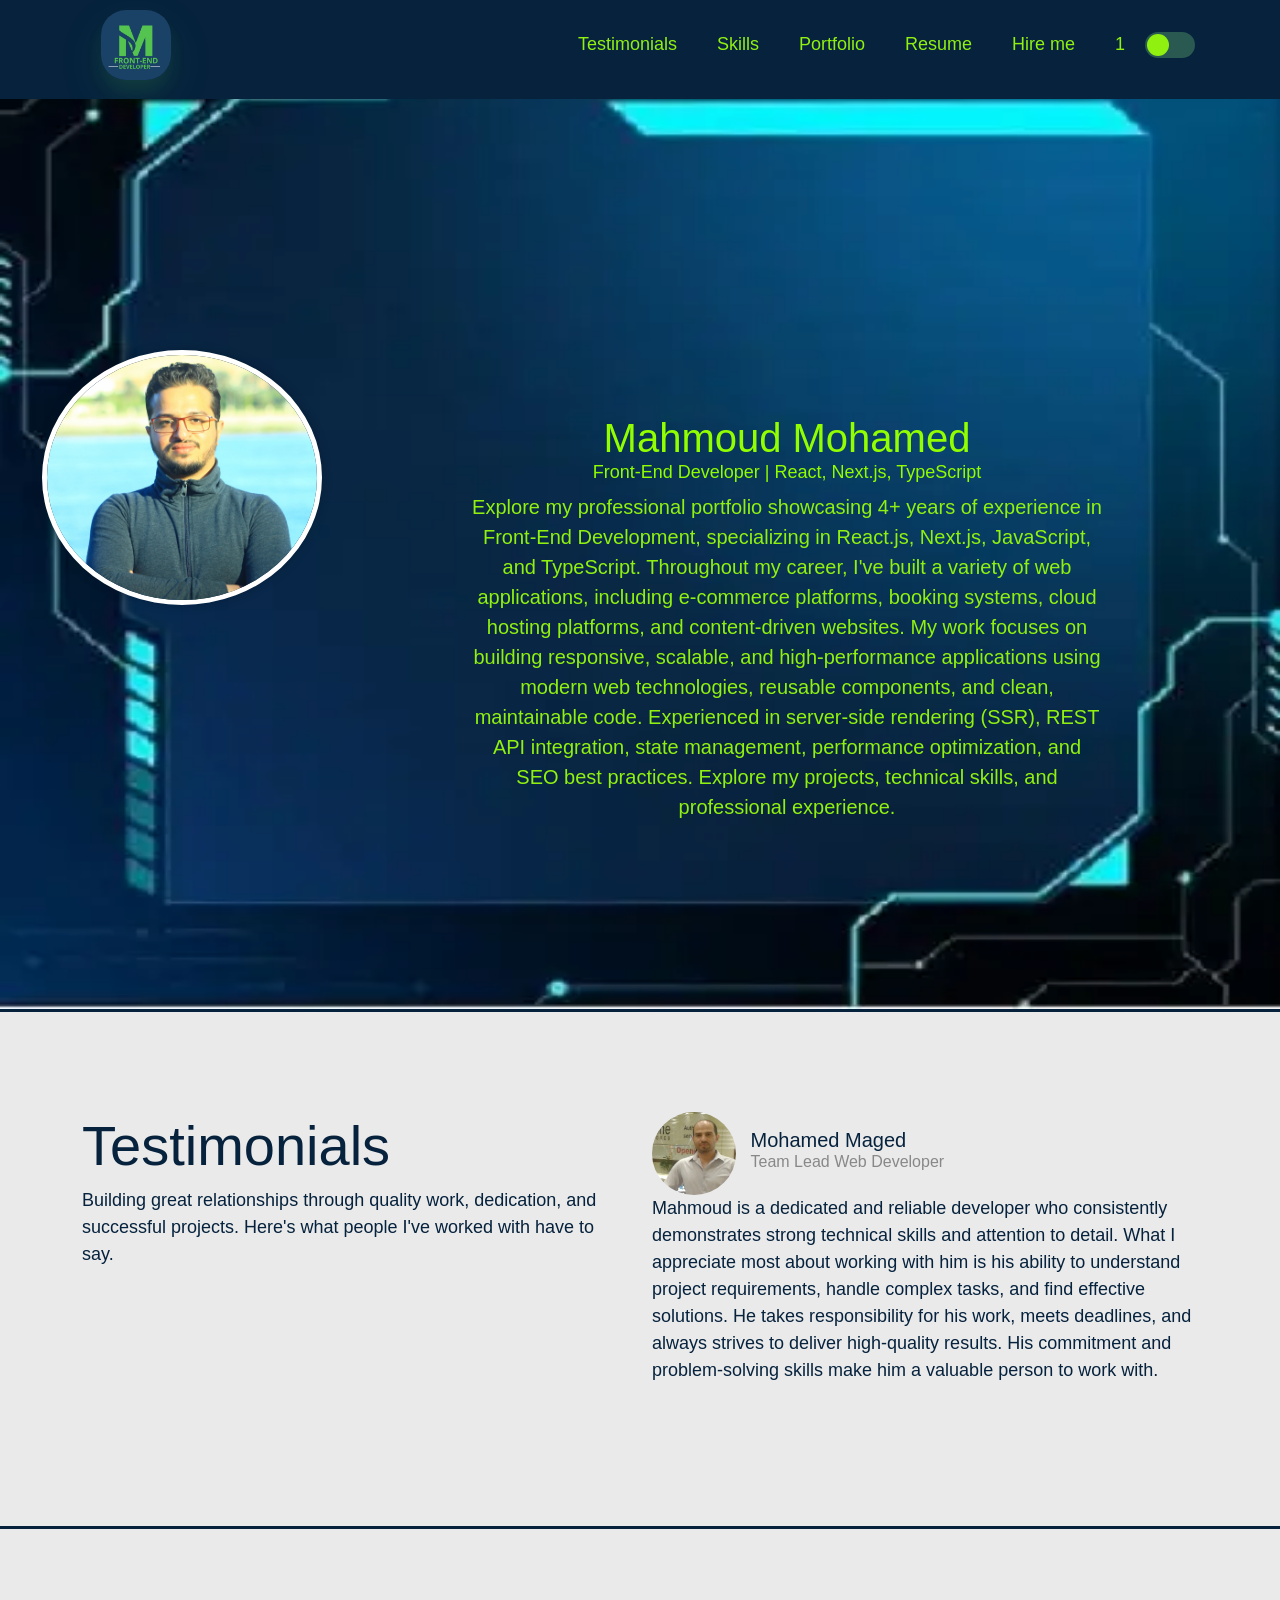
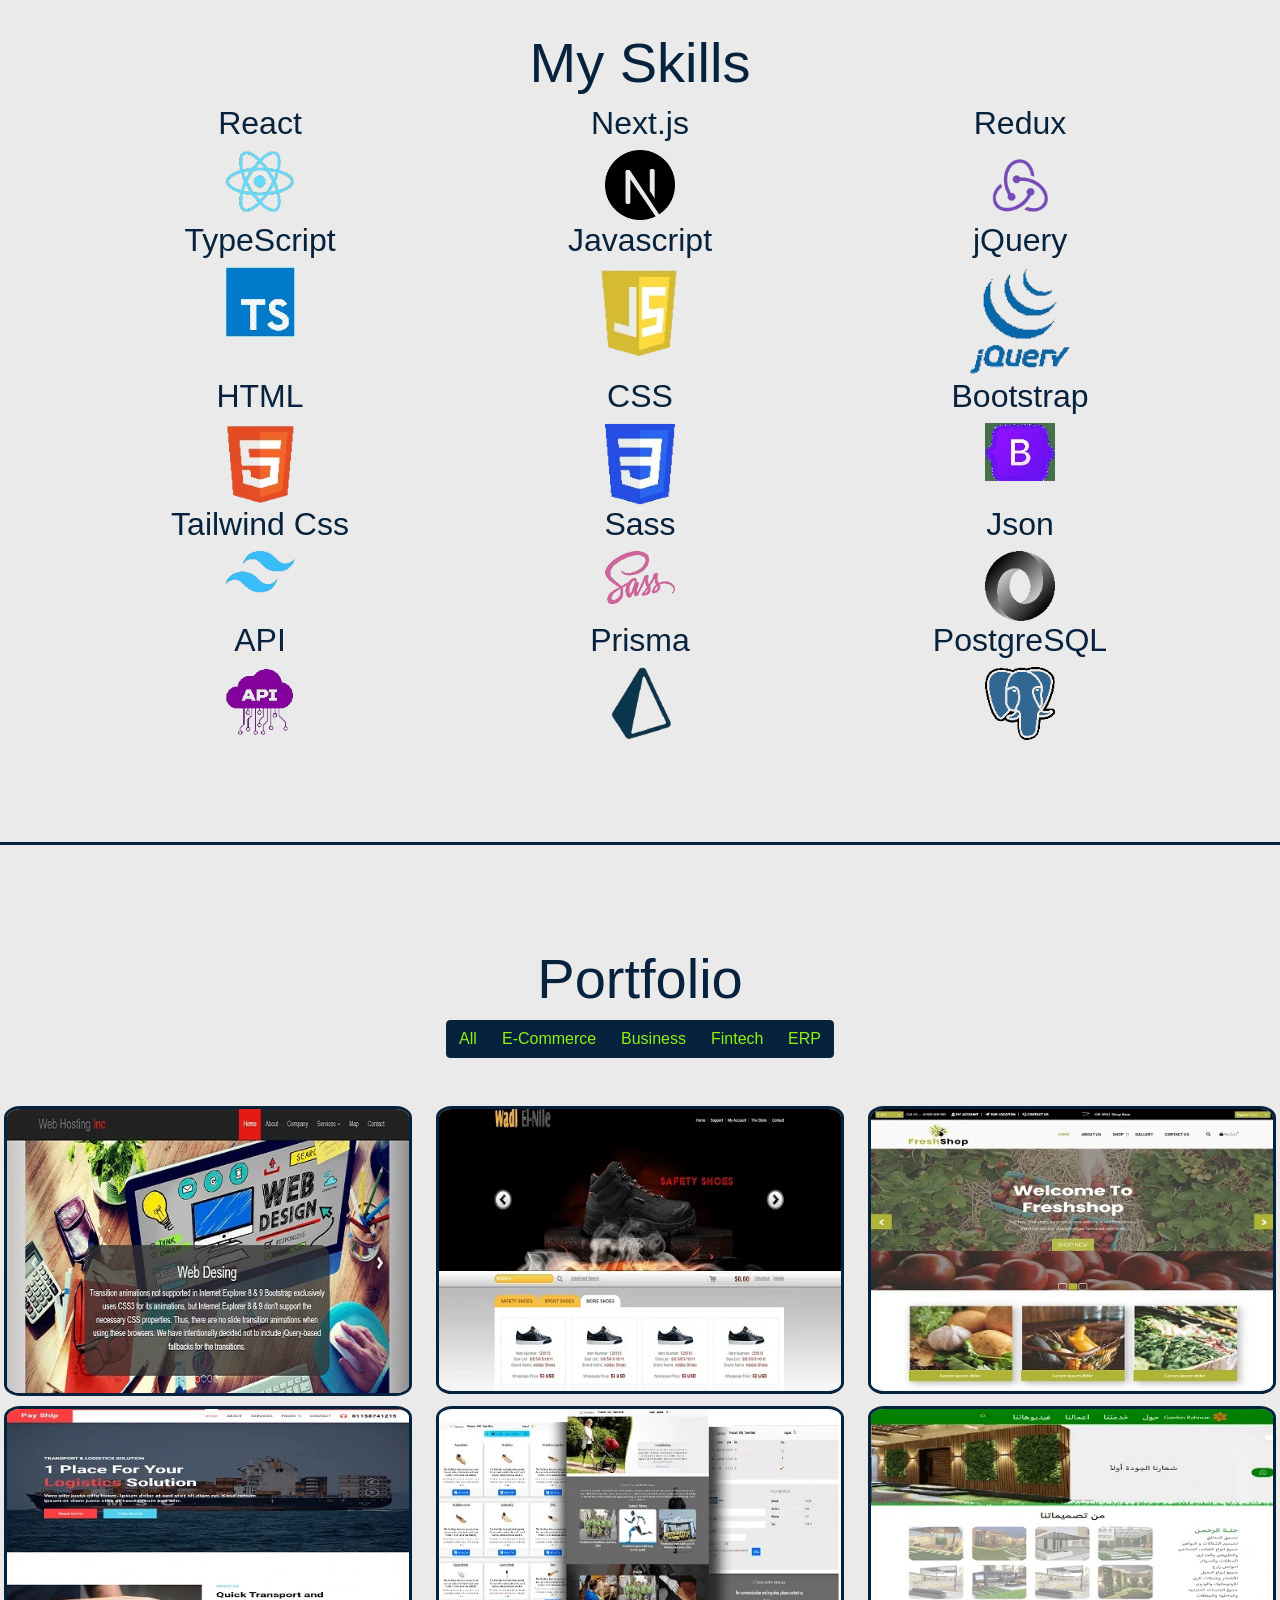
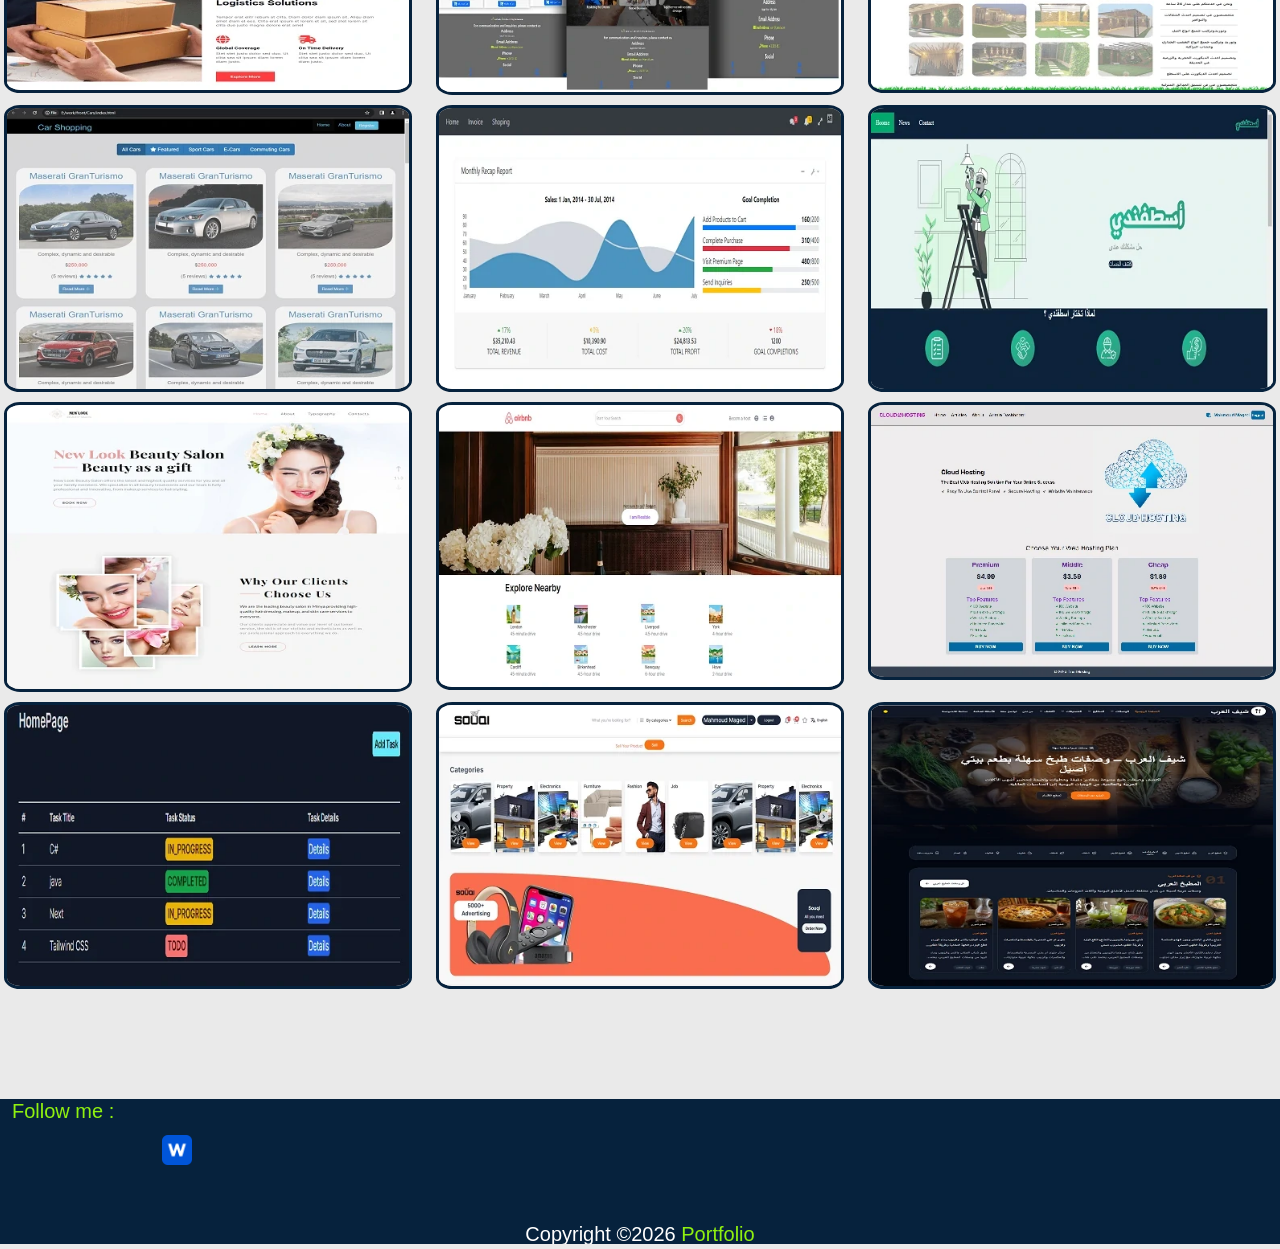
==== commit 4d992a78: "edit Abdullah.webp" ====
--- a/index.html
+++ b/index.html
@@ -239,7 +239,7 @@
                                 <div class="review-box">
                                     <div class="d-flex align-items-center">
                                         <img class="lazy" alt="Abdullah Zaki"
-                                            src="assets/img/testimonials/abdullah.webp">
+                                            src="assets/img/testimonials/Abdullah.webp">
                                         <h4>
                                             Abdullah Zaki
                                             <span class="title">Junior Backend Developer</span>
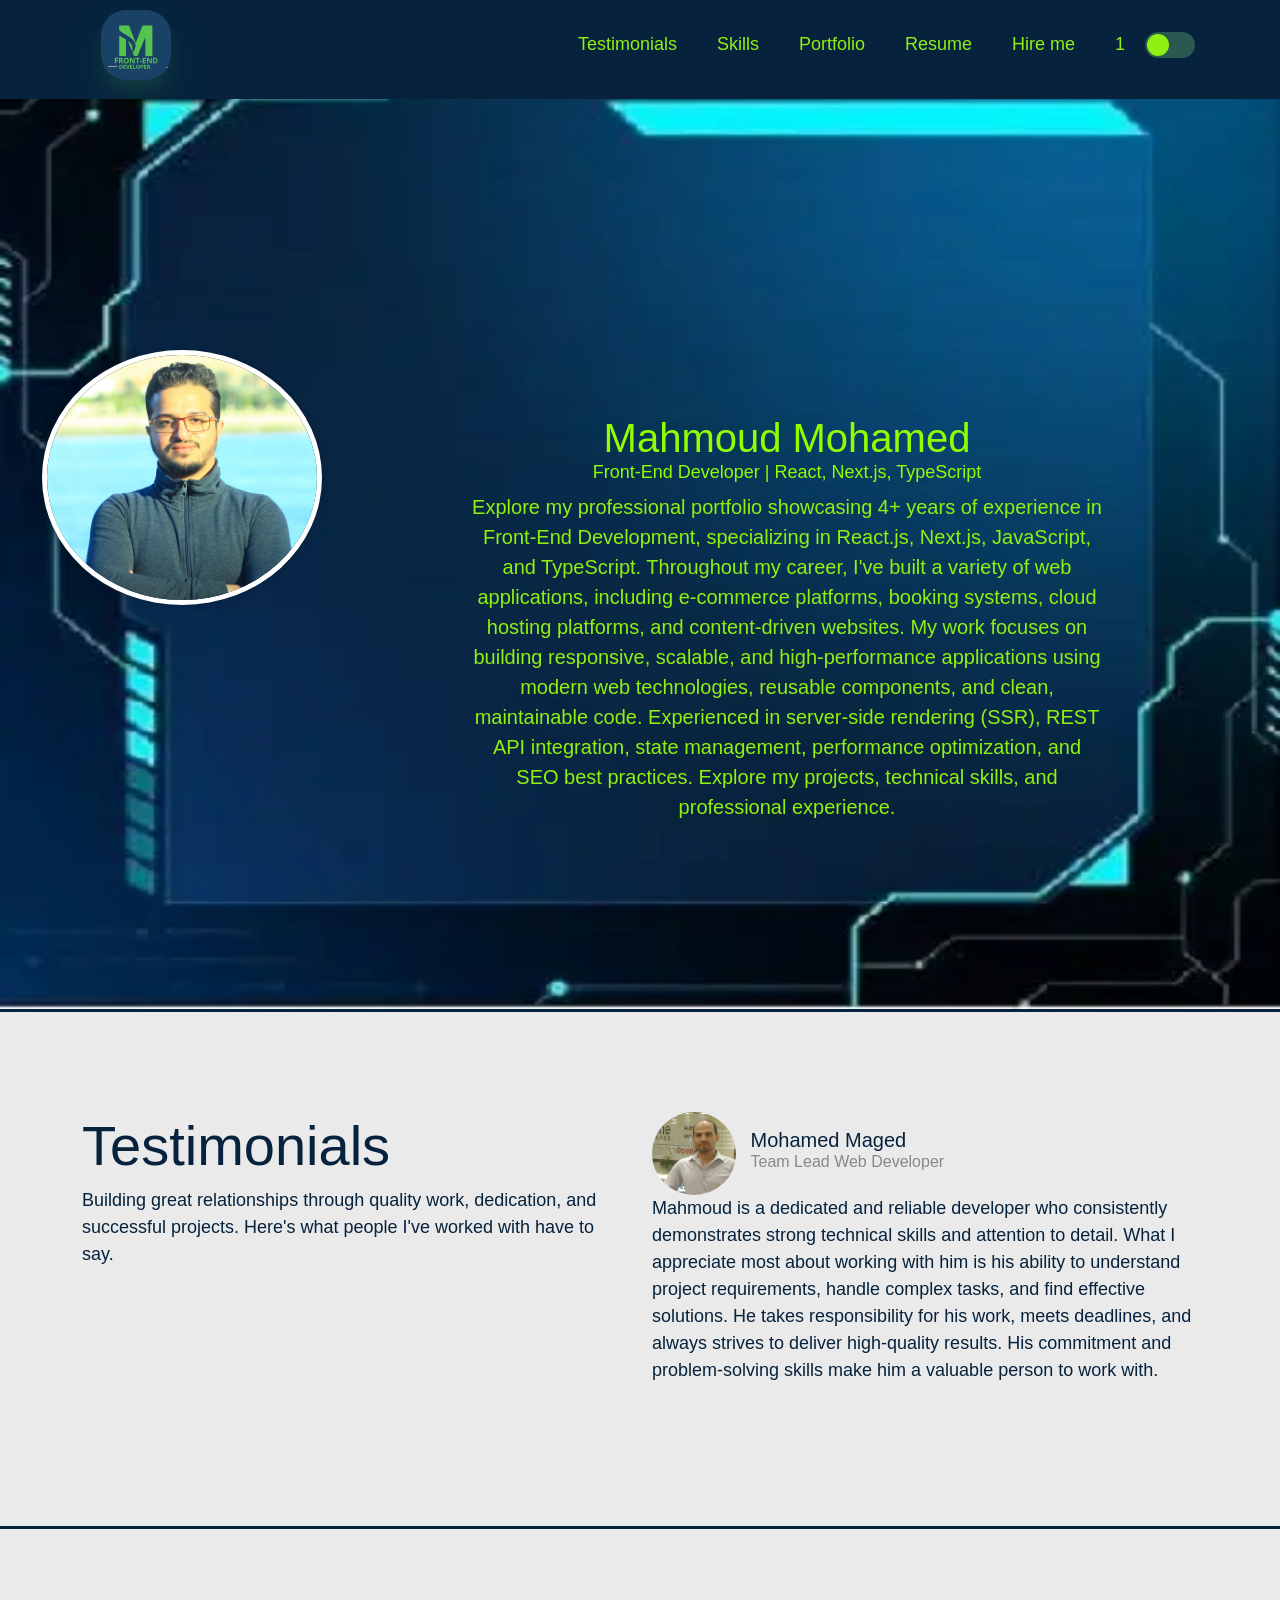
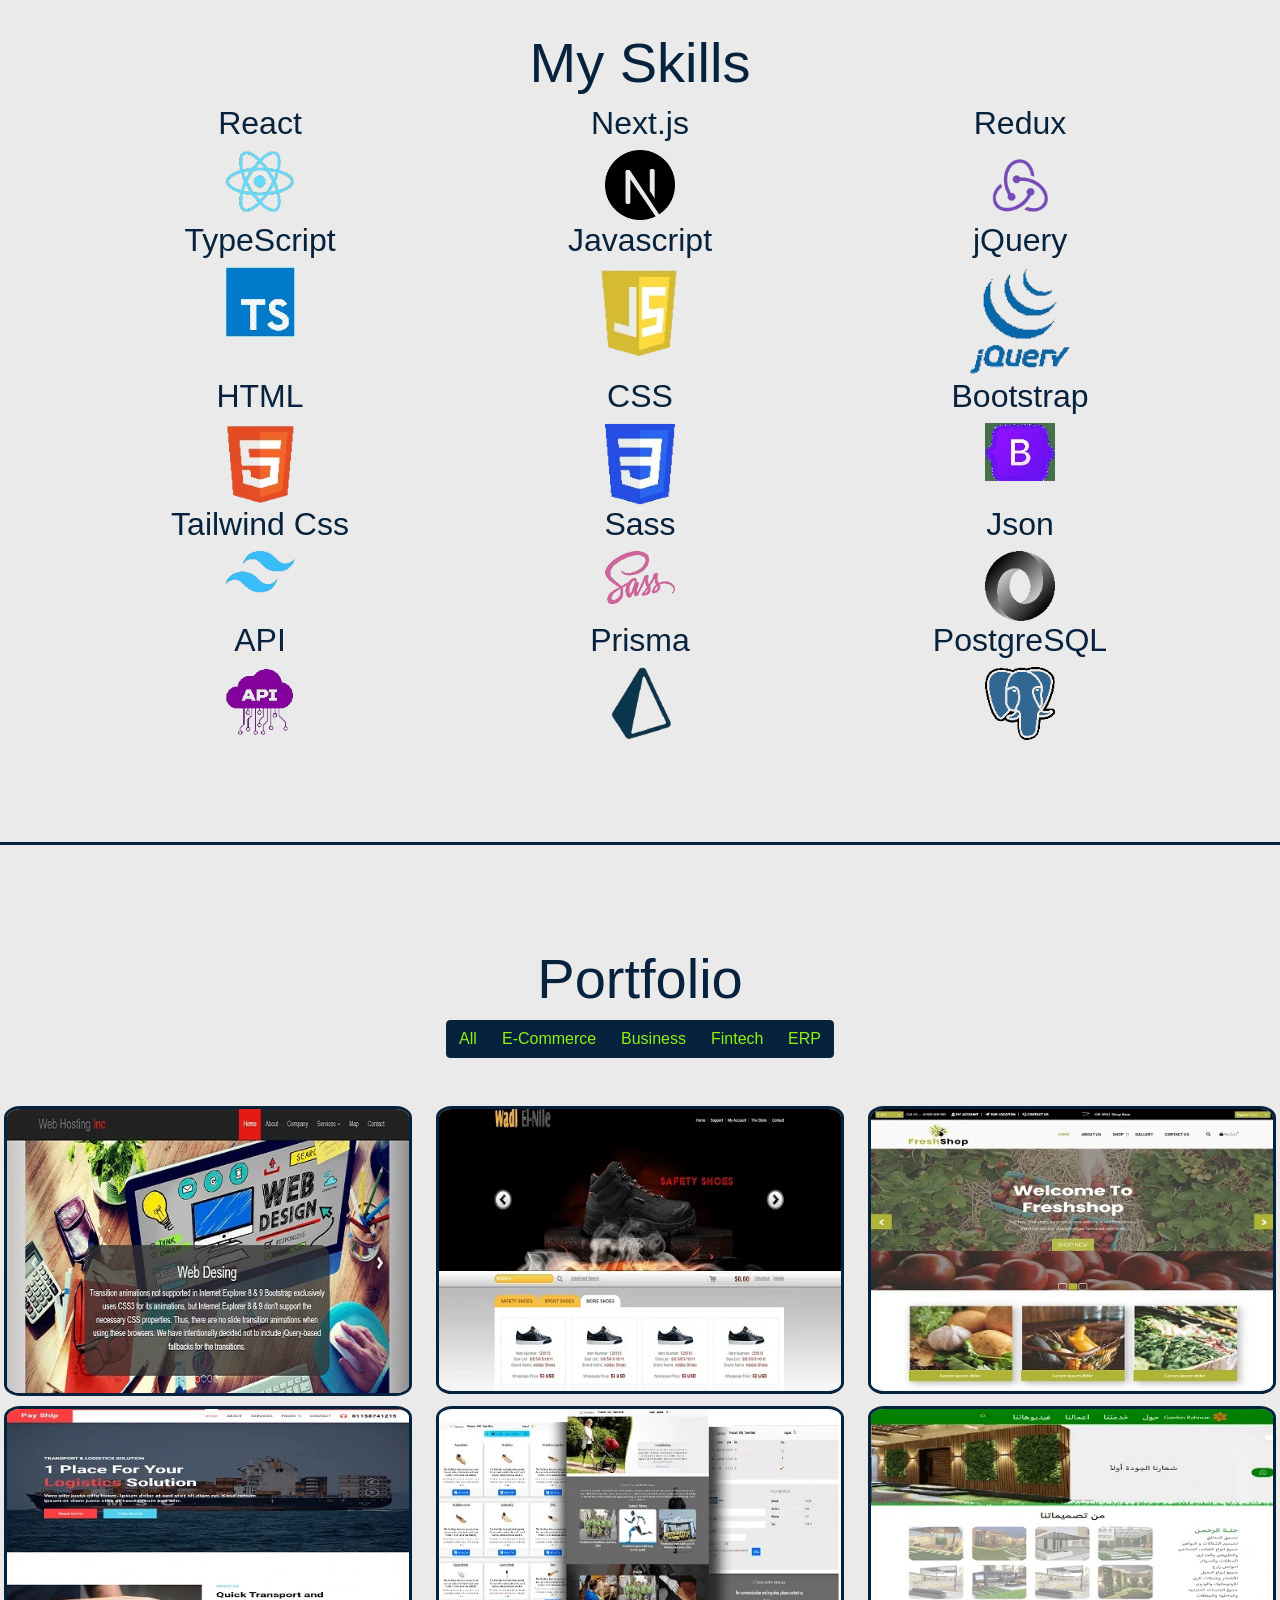
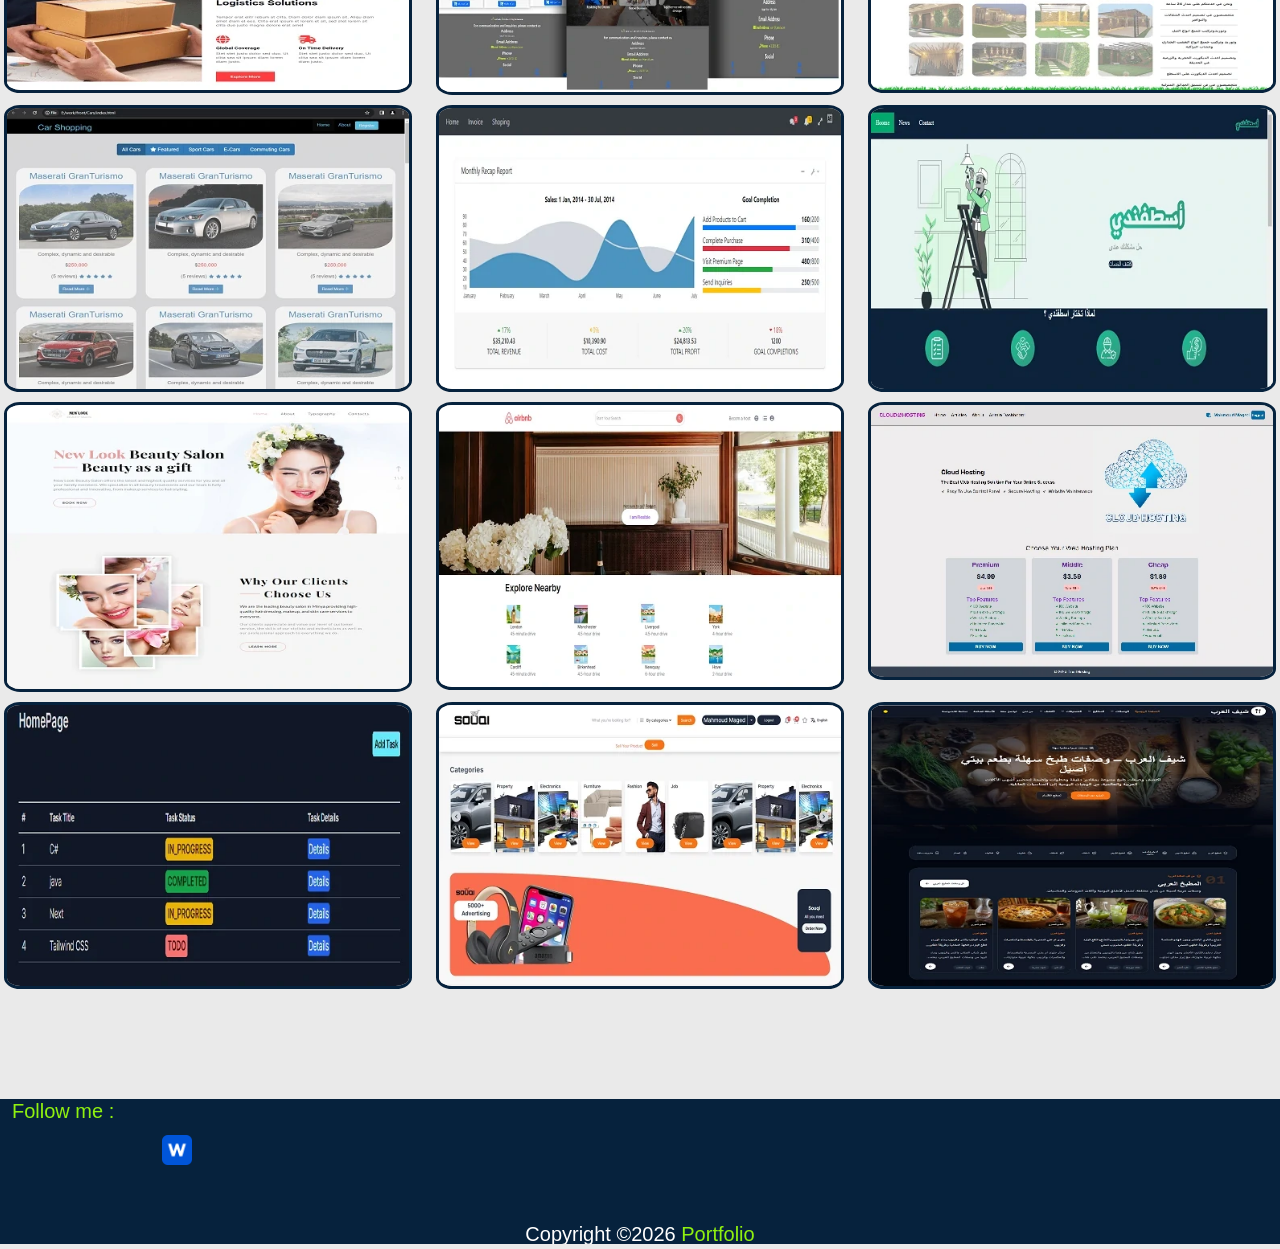
==== commit 88b59b46: "Add Front-End Developer | React, Next.js, TypeScript" ====
--- a/index.html
+++ b/index.html
@@ -3,7 +3,7 @@
 
     <head>
         <meta name="viewport" content="width=device-width, initial-scale=1.0, maximum-scale=1.0, user-scalable=no">
-        <meta name="description" content="Mahmoud Mohamed Full Stack Developer">
+        <meta name="description" content="Mahmoud Mohamed Front-End Developer | React, Next.js, TypeScript">
         <meta charset="utf-8">
         <meta name="viewport" content="width=device-width, initial-scale=1, shrink-to-fit=no">
         <link rel="shortcut icon" href="assets/img/packgr&Logo/MLogo.webp" type="image/x-icon">
@@ -24,7 +24,7 @@
         <link href="assets/css/style.css" media="all" rel="stylesheet">
 
 
-        <title>Mahmoud Mohamed Full Stack Developer</title>
+        <title>Mahmoud Mohamed Front-End Developer | React, Next.js, TypeScript</title>
     </head>
 
 <body class="light">
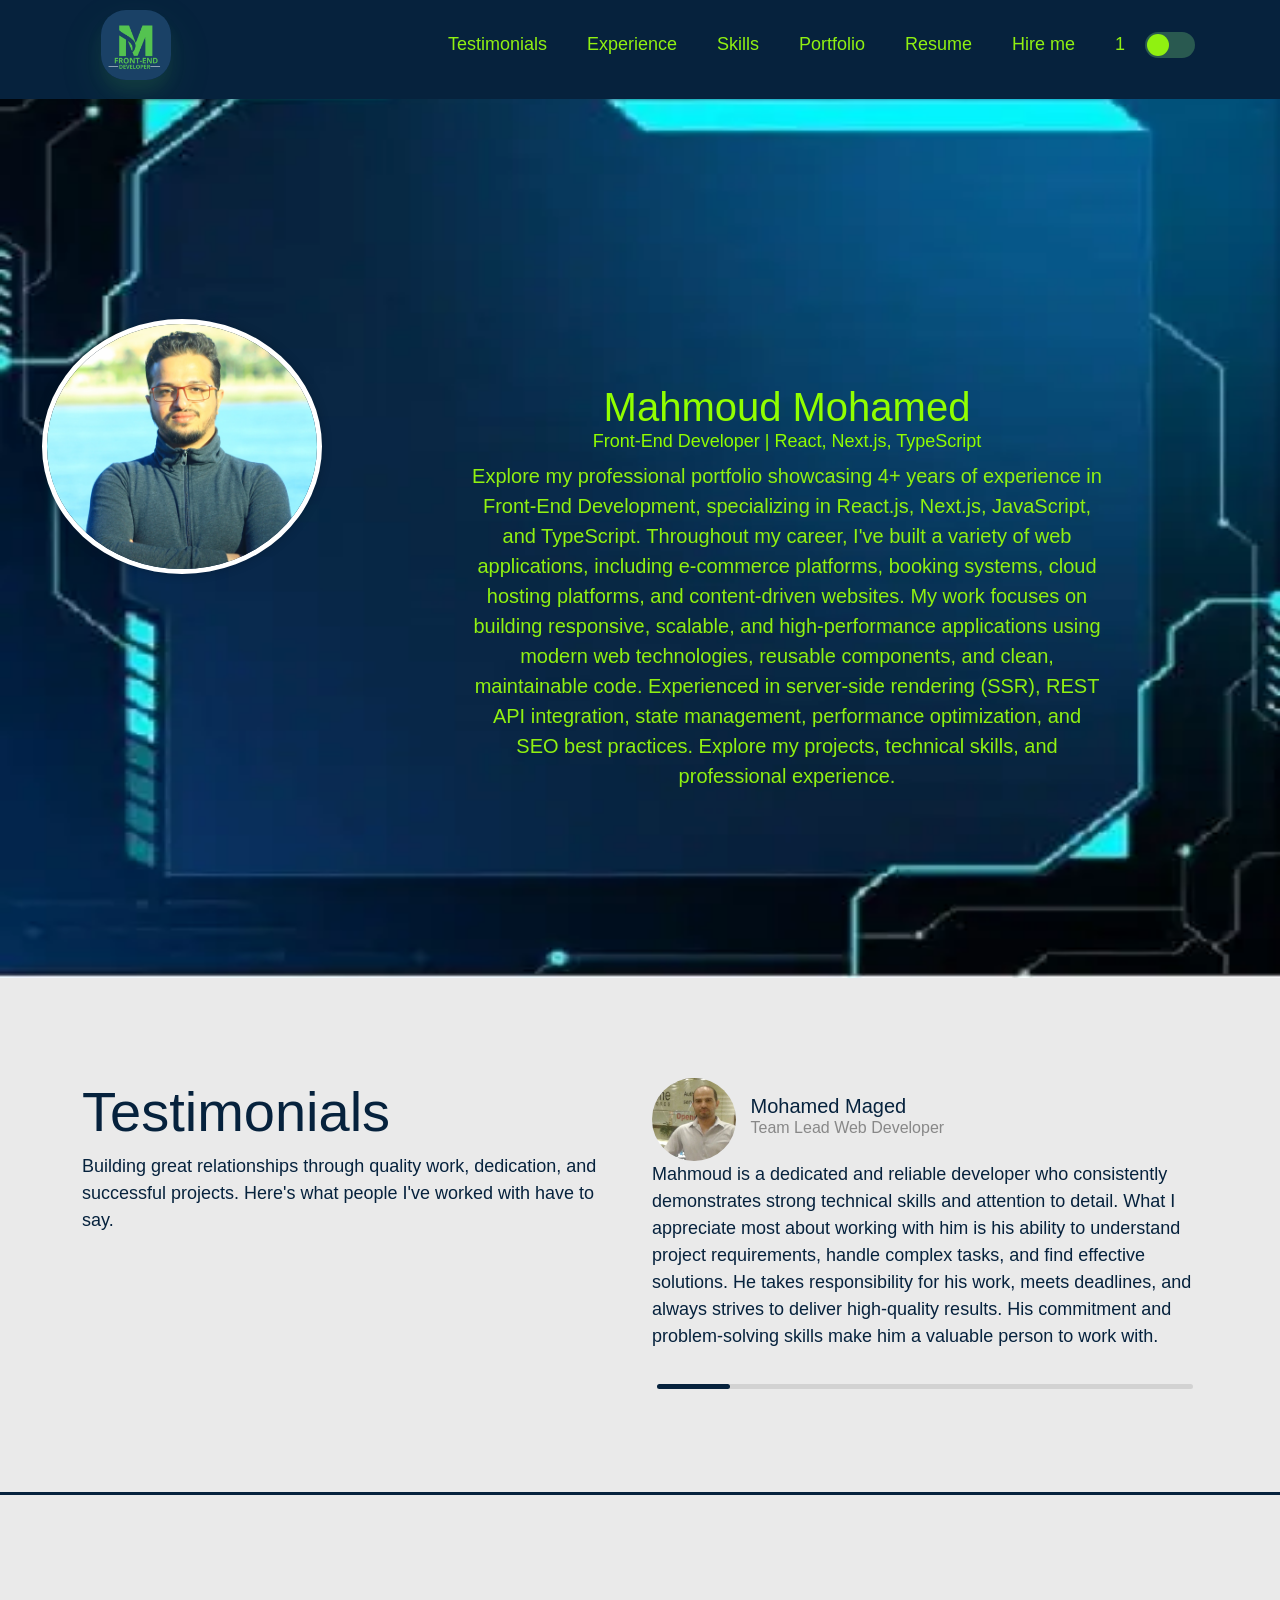
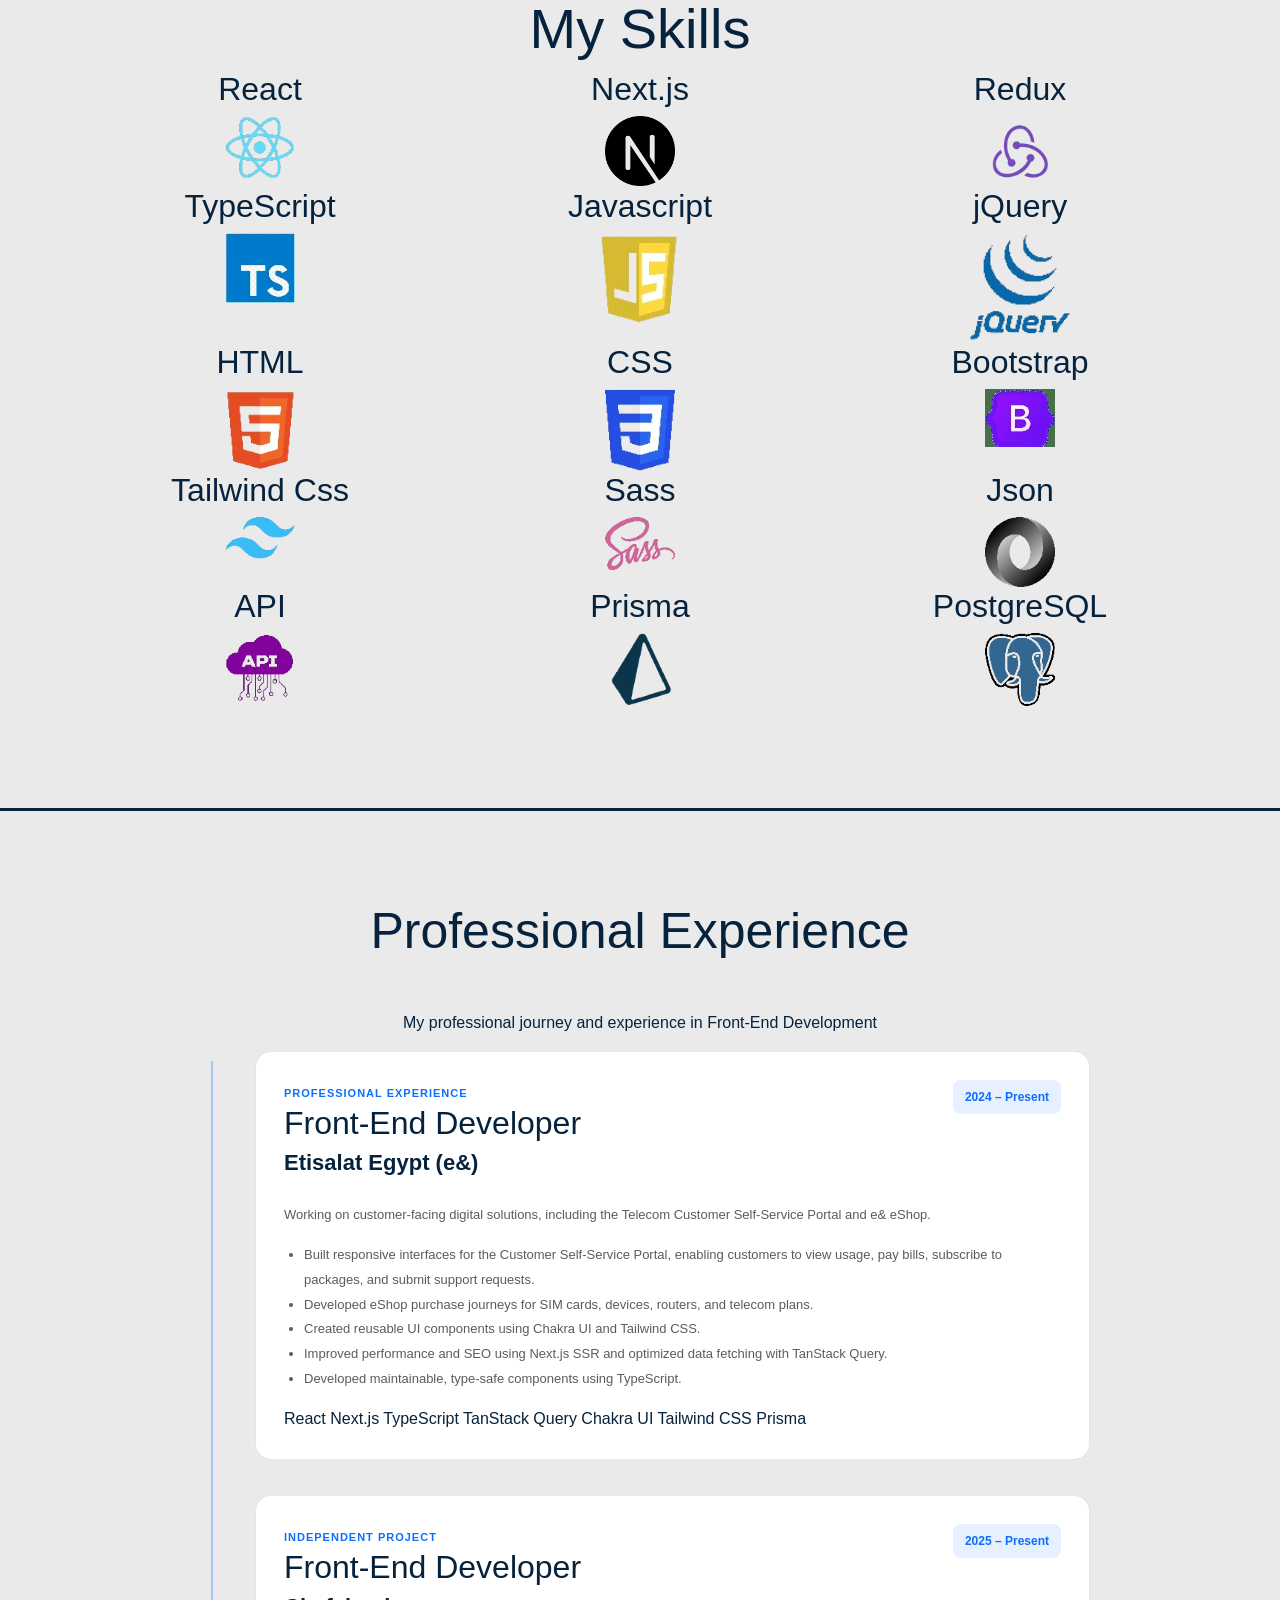
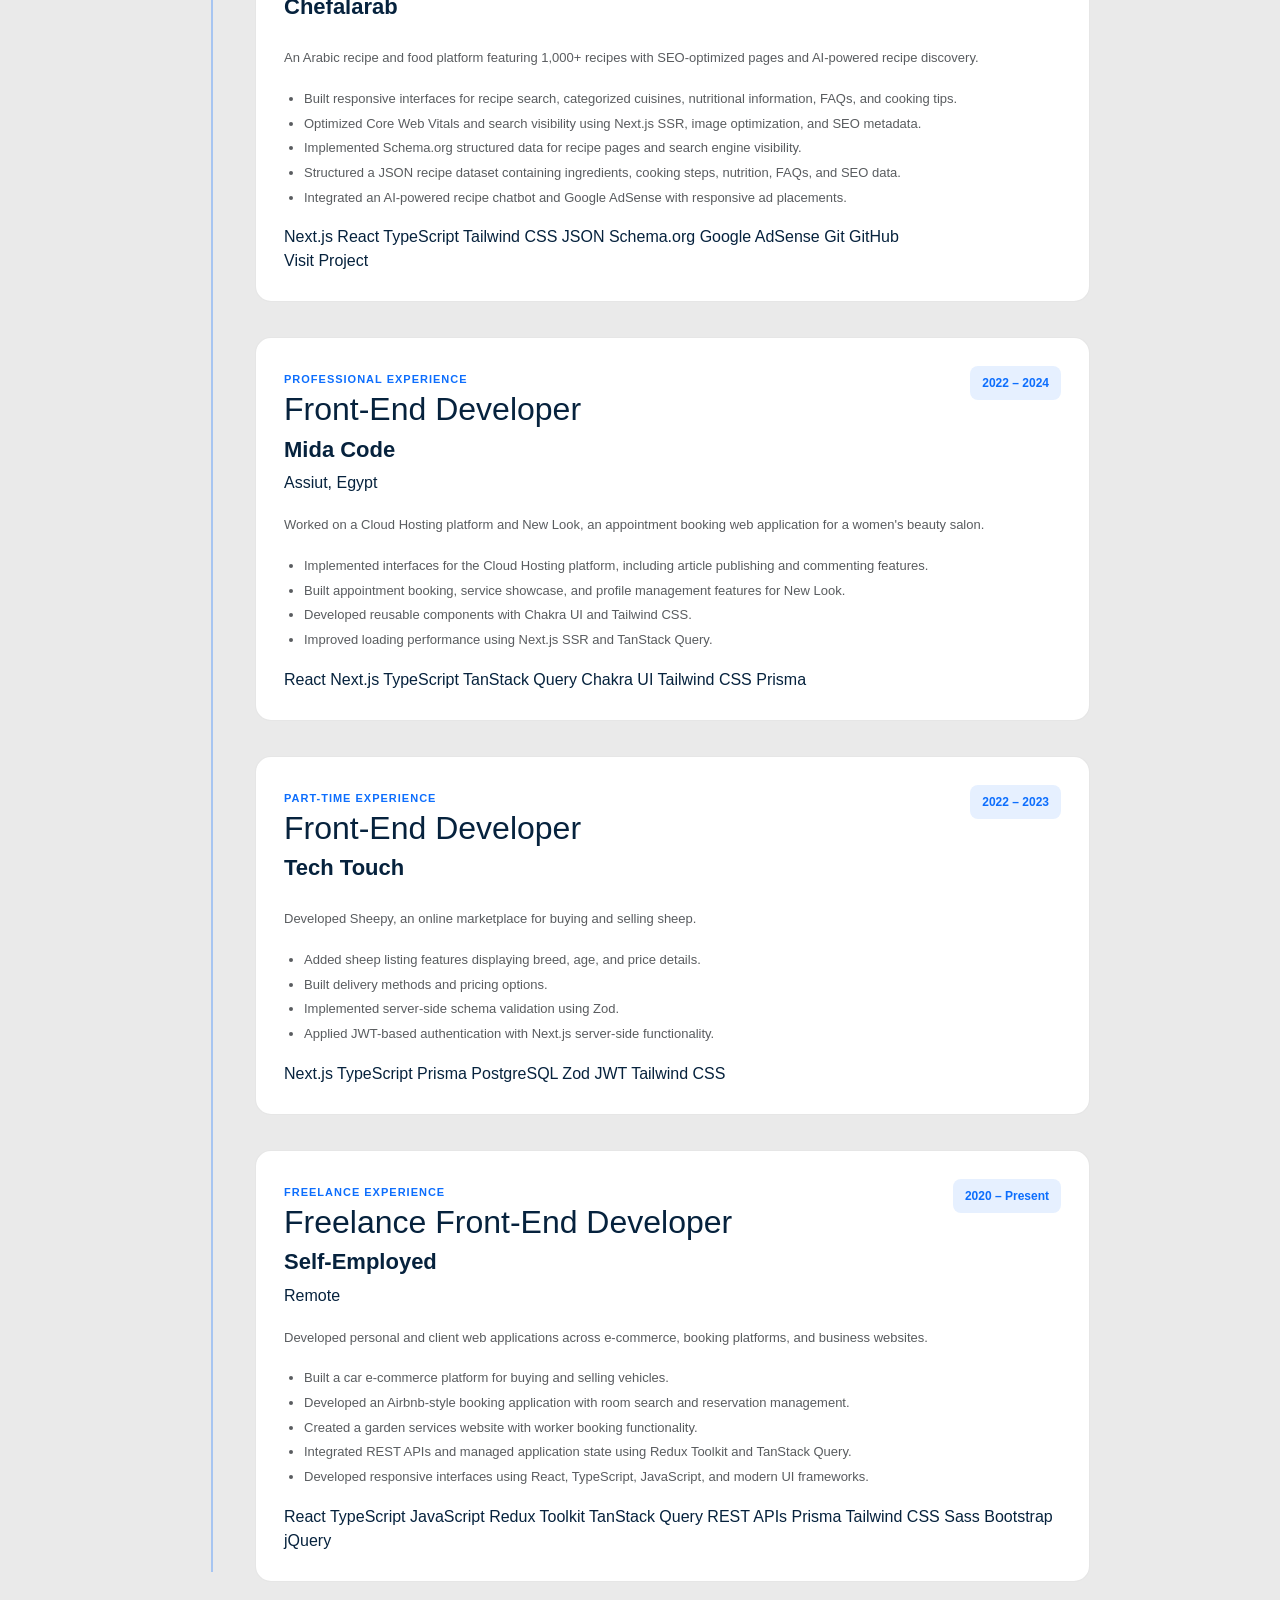
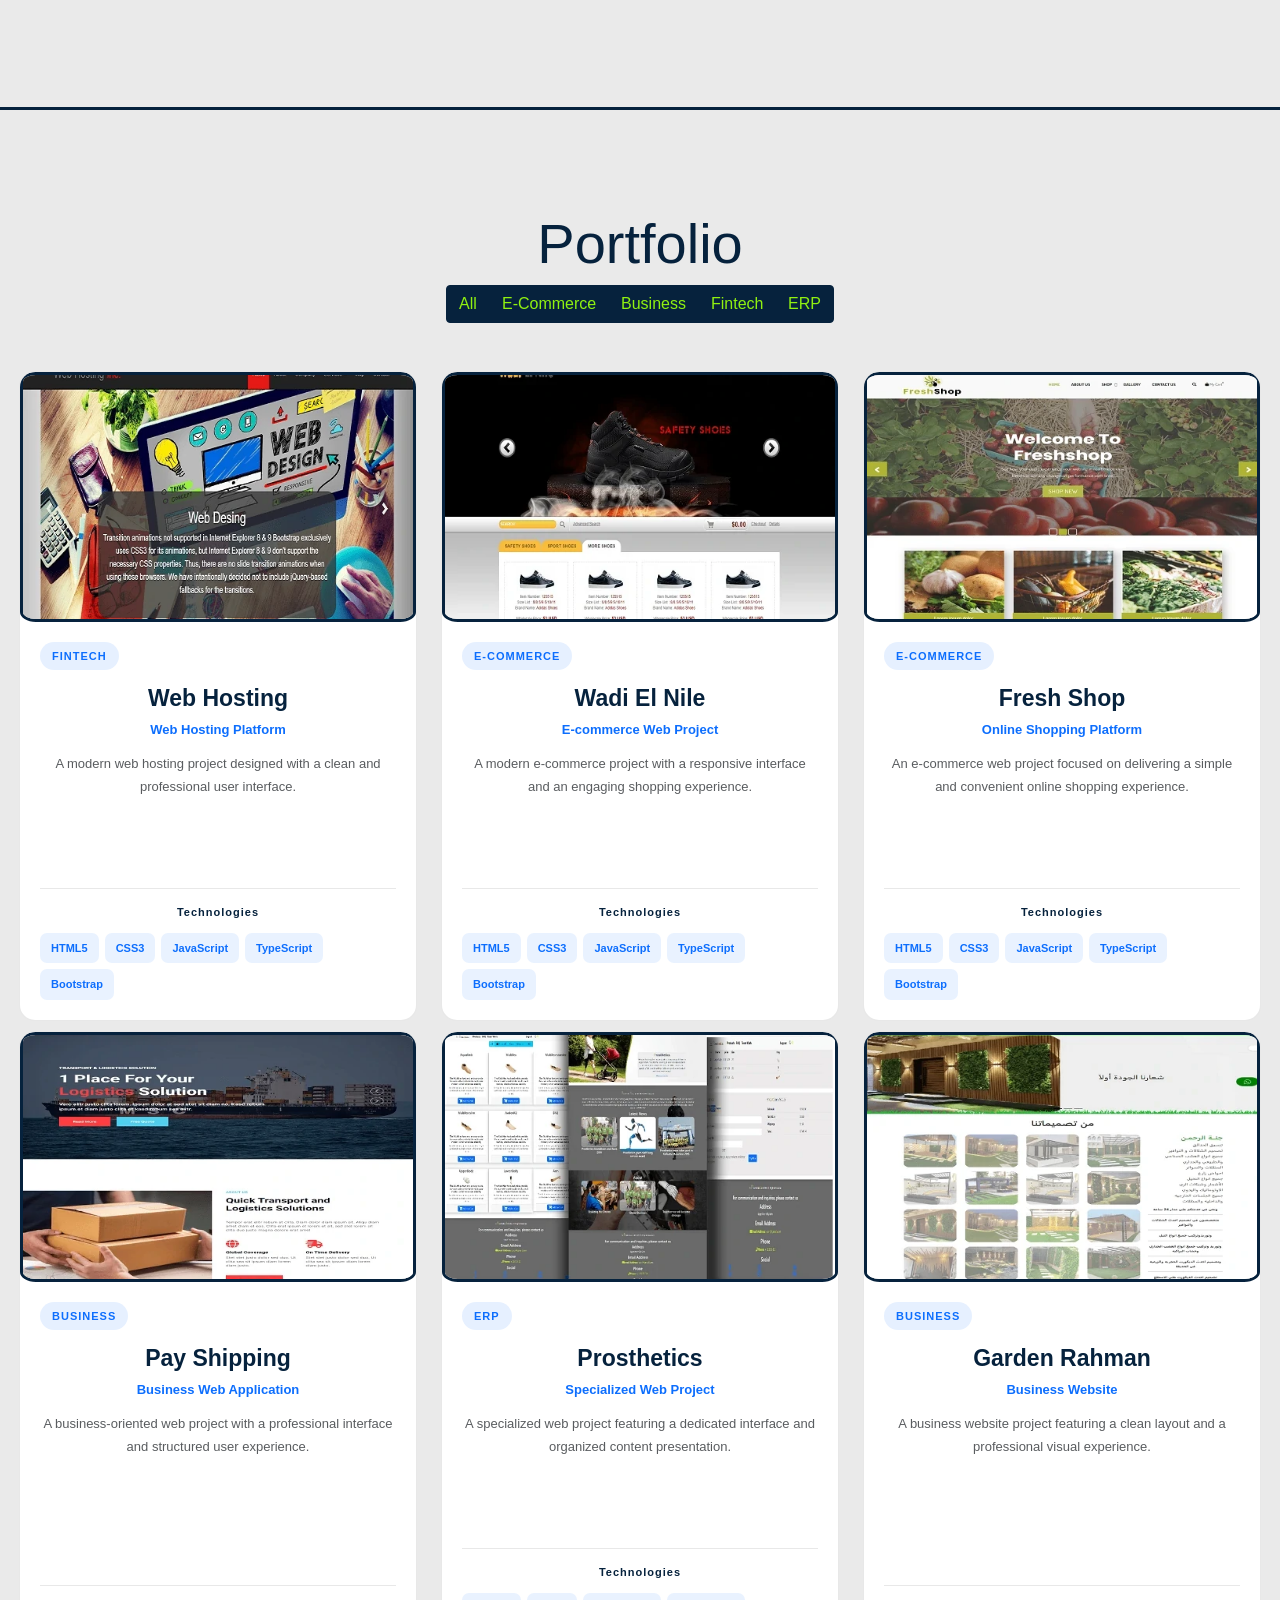
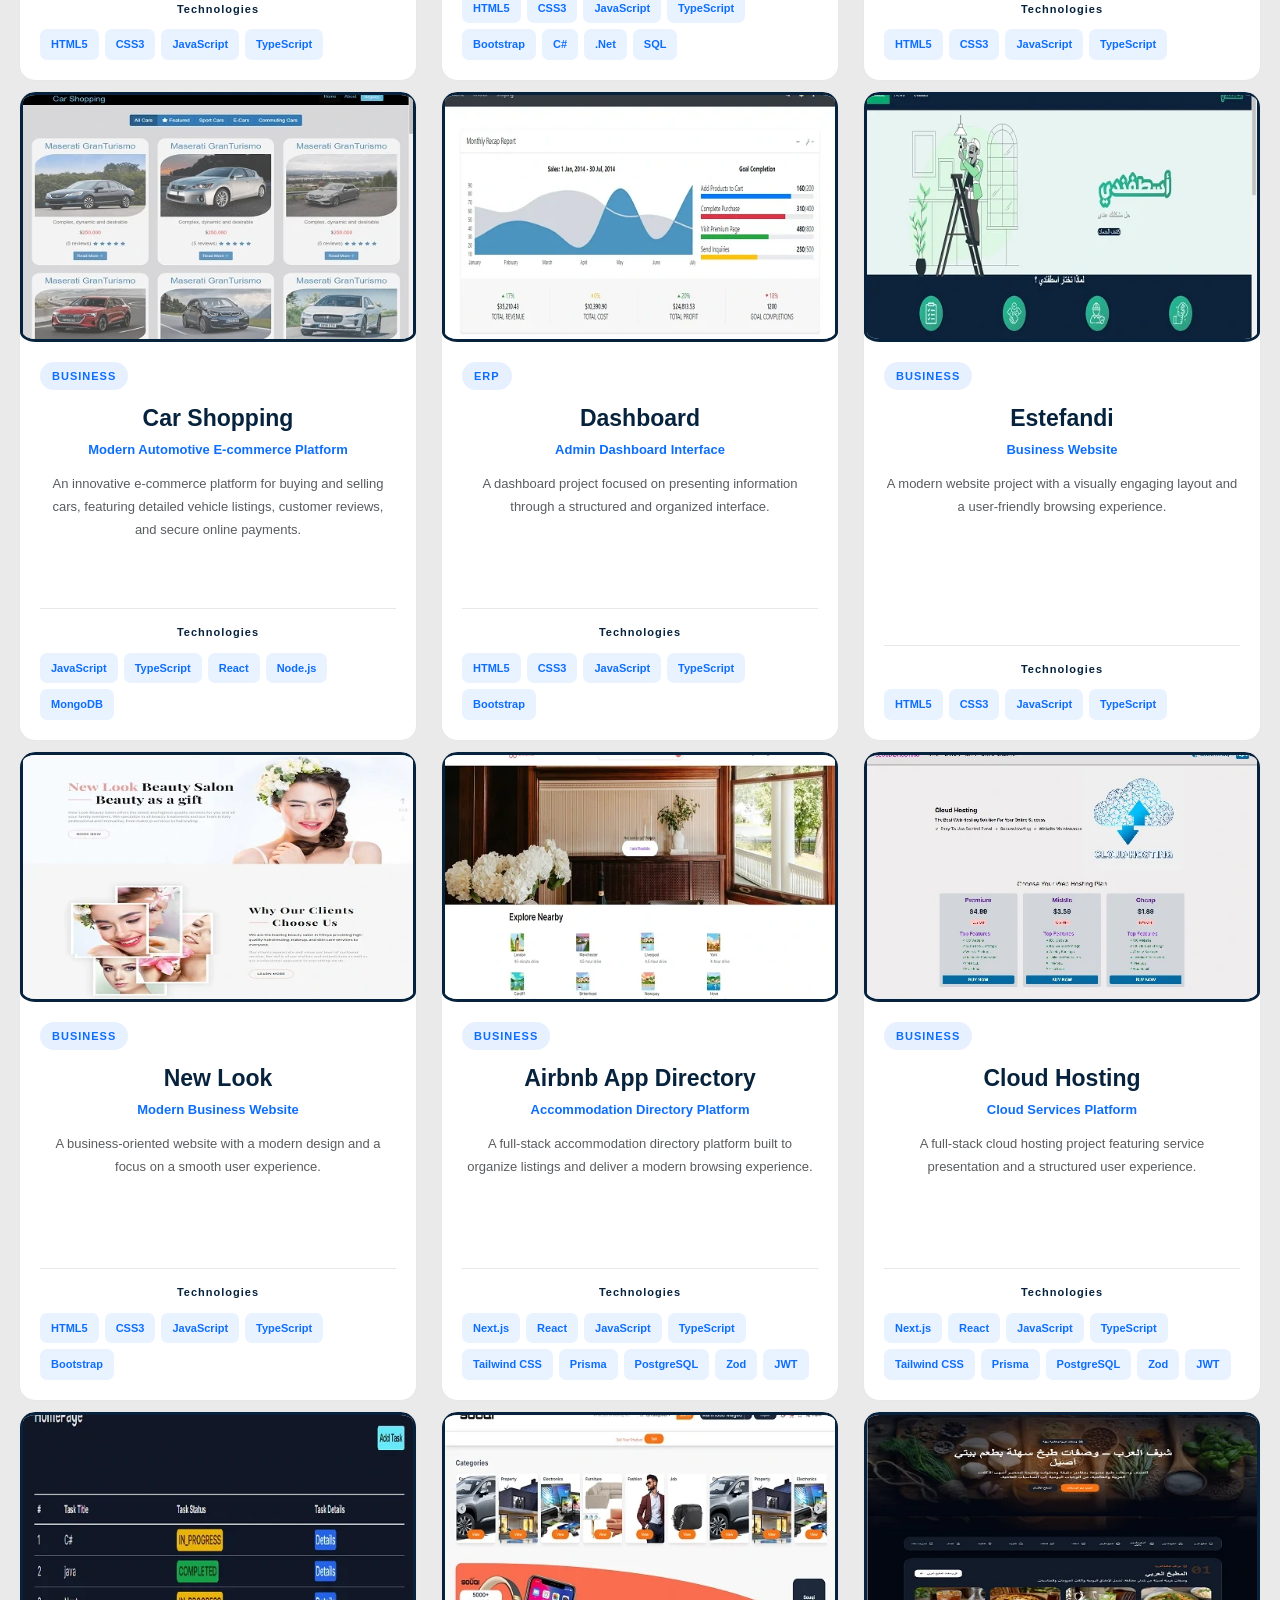
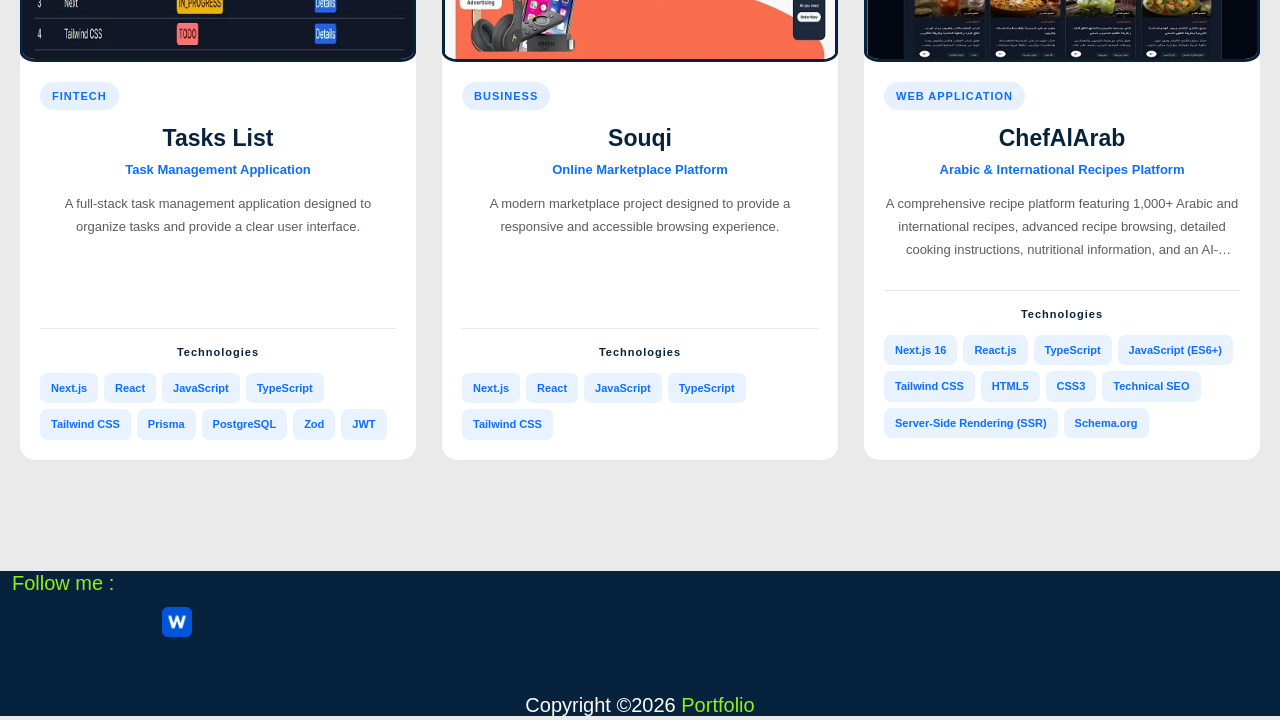
==== commit 29f00bed: "edit all and add Experience" ====
--- a/index.html
+++ b/index.html
@@ -50,6 +50,7 @@
       <div class="collapse navbar-collapse" id="navbarResponsive">
         <ul class="navbar-nav ml-auto">
           <li class="nav-item"><a class="nav-link hvr-underline-from-right js-scroll-trigger" href="#testimonials">Testimonials</a></li>
+          <li class="nav-item"><a class="nav-link hvr-underline-from-right js-scroll-trigger" href="#experience">Experience</a></li>
           <li class="nav-item"><a class="nav-link hvr-underline-from-right js-scroll-trigger" href="#skills">Skills</a></li>
           <li class="nav-item"><a class="nav-link hvr-underline-from-right js-scroll-trigger" href="#portfolio">Portfolio</a></li>
 
@@ -115,7 +116,7 @@
 
    
 <!-- Testimonials -->
-<section class="border-top testimonials" id="testimonials">
+<section class="testimonials" id="testimonials">
     <div class="container">
         <div class="row">
 
@@ -431,7 +432,334 @@
             </div>
         </div>
     </section>
-    
+
+    <!-- EXPERIENCE SECTION -->
+    <section class="experience-section section border-top" id="experience">
+        <div class="container">
+
+            <!-- Section Header -->
+            <div class="section-title text-center">
+                <h2>Professional Experience</h2>
+                <p>My professional journey and experience in Front-End Development</p>
+            </div>
+
+            <div class="experience-timeline">
+
+                <!-- Etisalat -->
+                <div class="experience-item">
+                    <div class="experience-marker">
+                        <i class="bi bi-code-slash"></i>
+                    </div>
+
+                    <div class="experience-card">
+                        <div class="experience-header">
+                            <div>
+                                <span class="experience-type">Professional Experience</span>
+                                <h3>Front-End Developer</h3>
+                                <h4>Etisalat Egypt (e&)</h4>
+                            </div>
+
+                            <span class="experience-date">
+                                <i class="bi bi-calendar3"></i>
+                                2024 – Present
+                            </span>
+                        </div>
+
+                        <p class="experience-description">
+                            Working on customer-facing digital solutions, including
+                            the Telecom Customer Self-Service Portal and e& eShop.
+                        </p>
+
+                        <ul class="experience-list">
+                            <li>
+                                Built responsive interfaces for the Customer
+                                Self-Service Portal, enabling customers to view usage,
+                                pay bills, subscribe to packages, and submit support requests.
+                            </li>
+                            <li>
+                                Developed eShop purchase journeys for SIM cards,
+                                devices, routers, and telecom plans.
+                            </li>
+                            <li>
+                                Created reusable UI components using Chakra UI
+                                and Tailwind CSS.
+                            </li>
+                            <li>
+                                Improved performance and SEO using Next.js SSR
+                                and optimized data fetching with TanStack Query.
+                            </li>
+                            <li>
+                                Developed maintainable, type-safe components
+                                using TypeScript.
+                            </li>
+                        </ul>
+
+                        <div class="experience-technologies">
+                            <span>React</span>
+                            <span>Next.js</span>
+                            <span>TypeScript</span>
+                            <span>TanStack Query</span>
+                            <span>Chakra UI</span>
+                            <span>Tailwind CSS</span>
+                            <span>Prisma</span>
+                        </div>
+                    </div>
+                </div>
+
+                <!-- Chefalarab -->
+                <div class="experience-item">
+                    <div class="experience-marker">
+                        <i class="bi bi-egg-fried"></i>
+                    </div>
+
+                    <div class="experience-card">
+                        <div class="experience-header">
+                            <div>
+                                <span class="experience-type">Independent Project</span>
+                                <h3>Front-End Developer</h3>
+                                <h4>Chefalarab</h4>
+                            </div>
+
+                            <span class="experience-date">
+                                <i class="bi bi-calendar3"></i>
+                                2025 – Present
+                            </span>
+                        </div>
+
+                        <p class="experience-description">
+                            An Arabic recipe and food platform featuring 1,000+
+                            recipes with SEO-optimized pages and AI-powered recipe discovery.
+                        </p>
+
+                        <ul class="experience-list">
+                            <li>
+                                Built responsive interfaces for recipe search,
+                                categorized cuisines, nutritional information,
+                                FAQs, and cooking tips.
+                            </li>
+                            <li>
+                                Optimized Core Web Vitals and search visibility
+                                using Next.js SSR, image optimization, and SEO metadata.
+                            </li>
+                            <li>
+                                Implemented Schema.org structured data for
+                                recipe pages and search engine visibility.
+                            </li>
+                            <li>
+                                Structured a JSON recipe dataset containing
+                                ingredients, cooking steps, nutrition, FAQs, and SEO data.
+                            </li>
+                            <li>
+                                Integrated an AI-powered recipe chatbot and
+                                Google AdSense with responsive ad placements.
+                            </li>
+                        </ul>
+
+                        <div class="experience-technologies">
+                            <span>Next.js</span>
+                            <span>React</span>
+                            <span>TypeScript</span>
+                            <span>Tailwind CSS</span>
+                            <span>JSON</span>
+                            <span>Schema.org</span>
+                            <span>Google AdSense</span>
+                            <span>Git</span>
+                            <span>GitHub</span>
+                        </div>
+
+                        <a href="https://chefalarab.com"
+                        target="_blank"
+                        rel="noopener noreferrer"
+                        class="experience-link">
+                            Visit Project <i class="bi bi-arrow-up-right"></i>
+                        </a>
+                    </div>
+                </div>
+
+                <!-- Mida Code -->
+                <div class="experience-item">
+                    <div class="experience-marker">
+                        <i class="bi bi-building"></i>
+                    </div>
+
+                    <div class="experience-card">
+                        <div class="experience-header">
+                            <div>
+                                <span class="experience-type">Professional Experience</span>
+                                <h3>Front-End Developer</h3>
+                                <h4>Mida Code</h4>
+                                <span class="experience-location">
+                                    <i class="bi bi-geo-alt"></i> Assiut, Egypt
+                                </span>
+                            </div>
+
+                            <span class="experience-date">
+                                <i class="bi bi-calendar3"></i>
+                                2022 – 2024
+                            </span>
+                        </div>
+
+                        <p class="experience-description">
+                            Worked on a Cloud Hosting platform and New Look,
+                            an appointment booking web application for a women's beauty salon.
+                        </p>
+
+                        <ul class="experience-list">
+                            <li>
+                                Implemented interfaces for the Cloud Hosting platform,
+                                including article publishing and commenting features.
+                            </li>
+                            <li>
+                                Built appointment booking, service showcase,
+                                and profile management features for New Look.
+                            </li>
+                            <li>
+                                Developed reusable components with Chakra UI
+                                and Tailwind CSS.
+                            </li>
+                            <li>
+                                Improved loading performance using Next.js SSR
+                                and TanStack Query.
+                            </li>
+                        </ul>
+
+                        <div class="experience-technologies">
+                            <span>React</span>
+                            <span>Next.js</span>
+                            <span>TypeScript</span>
+                            <span>TanStack Query</span>
+                            <span>Chakra UI</span>
+                            <span>Tailwind CSS</span>
+                            <span>Prisma</span>
+                        </div>
+                    </div>
+                </div>
+
+                <!-- Tech Touch -->
+                <div class="experience-item">
+                    <div class="experience-marker">
+                        <i class="bi bi-shop"></i>
+                    </div>
+
+                    <div class="experience-card">
+                        <div class="experience-header">
+                            <div>
+                                <span class="experience-type">Part-Time Experience</span>
+                                <h3>Front-End Developer</h3>
+                                <h4>Tech Touch</h4>
+                            </div>
+
+                            <span class="experience-date">
+                                <i class="bi bi-calendar3"></i>
+                                2022 – 2023
+                            </span>
+                        </div>
+
+                        <p class="experience-description">
+                            Developed Sheepy, an online marketplace for buying
+                            and selling sheep.
+                        </p>
+
+                        <ul class="experience-list">
+                            <li>
+                                Added sheep listing features displaying breed,
+                                age, and price details.
+                            </li>
+                            <li>
+                                Built delivery methods and pricing options.
+                            </li>
+                            <li>
+                                Implemented server-side schema validation
+                                using Zod.
+                            </li>
+                            <li>
+                                Applied JWT-based authentication with
+                                Next.js server-side functionality.
+                            </li>
+                        </ul>
+
+                        <div class="experience-technologies">
+                            <span>Next.js</span>
+                            <span>TypeScript</span>
+                            <span>Prisma</span>
+                            <span>PostgreSQL</span>
+                            <span>Zod</span>
+                            <span>JWT</span>
+                            <span>Tailwind CSS</span>
+                        </div>
+                    </div>
+                </div>
+
+                <!-- Freelance -->
+                <div class="experience-item">
+                    <div class="experience-marker">
+                        <i class="bi bi-laptop"></i>
+                    </div>
+
+                    <div class="experience-card">
+                        <div class="experience-header">
+                            <div>
+                                <span class="experience-type">Freelance Experience</span>
+                                <h3>Freelance Front-End Developer</h3>
+                                <h4>Self-Employed</h4>
+                                <span class="experience-location">
+                                    <i class="bi bi-globe"></i> Remote
+                                </span>
+                            </div>
+
+                            <span class="experience-date">
+                                <i class="bi bi-calendar3"></i>
+                                2020 – Present
+                            </span>
+                        </div>
+
+                        <p class="experience-description">
+                            Developed personal and client web applications
+                            across e-commerce, booking platforms, and business websites.
+                        </p>
+
+                        <ul class="experience-list">
+                            <li>
+                                Built a car e-commerce platform for buying and selling vehicles.
+                            </li>
+                            <li>
+                                Developed an Airbnb-style booking application
+                                with room search and reservation management.
+                            </li>
+                            <li>
+                                Created a garden services website with worker
+                                booking functionality.
+                            </li>
+                            <li>
+                                Integrated REST APIs and managed application
+                                state using Redux Toolkit and TanStack Query.
+                            </li>
+                            <li>
+                                Developed responsive interfaces using React,
+                                TypeScript, JavaScript, and modern UI frameworks.
+                            </li>
+                        </ul>
+
+                        <div class="experience-technologies">
+                            <span>React</span>
+                            <span>TypeScript</span>
+                            <span>JavaScript</span>
+                            <span>Redux Toolkit</span>
+                            <span>TanStack Query</span>
+                            <span>REST APIs</span>
+                            <span>Prisma</span>
+                            <span>Tailwind CSS</span>
+                            <span>Sass</span>
+                            <span>Bootstrap</span>
+                            <span>jQuery</span>
+                        </div>
+                    </div>
+                </div>
+
+            </div>
+        </div>
+    </section>
+
     <!---portfolio-->
     <section class="text-center border-top" id="portfolio">
         <h2 class="  h1 .bgr-info">Portfolio</h2>
@@ -451,116 +779,425 @@
             <div class="grid grid-portfolio">
                 <div class="row">
 
-                    <!--web-hosting 1-->
-                    <div class=" col-md-4 col-sm-12  grid-item   fintech" data-category="fintech">
-                        <a data-toggle="modal" data-target="#exampleModal-1">
-                            <img src="assets/img/Portfolio/webhosting.webp" alt="webHosting" width="500" height="500">
-                        </a>
-
-                    </div>
-                    <!--wadi 2-->
-                    <div class=" col-md-4 col-sm-12  grid-item      ecommerce   " data-category=" ecommerce ">
-                        <a data-toggle="modal" data-target="#exampleModal-2">
-                            <img src="assets/img/Portfolio/wadiElNile.webp" alt="wadiElNile" width="500" height="500">
-                        </a>
-                    </div>
-
-                    <!--freshshop 3-->
-                    <div class=" col-md-4 col-sm-12  grid-item     ecommerce " data-category="ecommerce">
-                        <a data-toggle="modal" data-target="#exampleModal-3">
-                            <img src="assets/img/Portfolio/freshshop.webp" alt="freshshop" width="500" height="500">
-                        </a>
-                    </div>
-
-                    <!--payShipping 4-->
-                    <div class=" col-md-4 col-sm-12  grid-item     business " data-category="business">
-                        <a data-toggle="modal" data-target="#exampleModal-4">
-                            <img src="assets/img/Portfolio/payShipping.webp" alt="payShipping" width="500" height="500">
-                        </a>
-                    </div>
-
-                    <!--Prosthetics 5-->
-                    <div class=" col-md-4 col-sm-12  grid-item     erp " data-category="erp">
-                        <a data-toggle="modal" data-target="#exampleModal-5">
-                            <img alt="Prosthetics" src="assets/img/Portfolio/Prosthetics.webp" width="500" height="500">
-                        </a>
-                    </div>
-
-                    <!--Garden 6-->
-                    <div class=" col-md-4 col-sm-12  grid-item     fintech " data-category="business">
-                        <a data-toggle="modal" data-target="#exampleModal-6">
-                            <img alt="GardenRahman" src="assets/img/Portfolio/GardenRahman.webp" width="500"
-                                height="500">
-                        </a>
-                    </div>
-
-                    <!--CarShopping 7-->
-                    <div class=" col-md-4 col-sm-12  grid-item     business " data-category="business">
-                        <a data-toggle="modal" data-target="#exampleModal-7">
-                            <img alt="CarShopping" src="assets/img/Portfolio/CarShopping.webp" width="500" height="500">
-                        </a>
-                    </div>
-                    <!--dashboard 8-->
-
-                    <div class=" col-md-4 col-sm-12  grid-item      erp  " data-category="erp">
-                        <a data-toggle="modal" data-target="#exampleModal-8">
-                            <img alt="dashboardEn" src="assets/img/Portfolio/dashboardEn.webp" width="500" height="500">
-                        </a>
-                    </div>
-                    
-                    <!--Estefandi 9-->
-                    <div class=" col-md-4 col-sm-12  grid-item     business " data-category="business">
-                        <a data-toggle="modal" data-target="#exampleModal-9">
-                            <img alt="Estefandi" src="assets/img/Portfolio/Estefandi.webp" width="500" height="500">
-                        </a>
-                    </div>
-
-                    <!--New Look 10-->
-                    <div class=" col-md-4 col-sm-12  grid-item     business " data-category="business">
-                        <a data-toggle="modal" data-target="#exampleModal-10">
-                            <img alt="New Look" src="assets/img/Portfolio/New Look.webp" width="500" height="500">
-                        </a>
-                    </div>
-
-                    <!--Airbnb-App-Directory 11-->
-                    <div class=" col-md-4 col-sm-12  grid-item     business " data-category="business">
-                        <a data-toggle="modal" data-target="#exampleModal-11">
-                            <img alt="airbnb-app-directory" src="assets/img/Portfolio/airbnb-app-directory.webp"
-                                width="500" height="500">
-                        </a>
-                    </div>
-
-                    <!--Cloud Hosting 12-->
-                    <div class=" col-md-4 col-sm-12  grid-item     business " data-category="business">
-                        <a data-toggle="modal" data-target="#exampleModal-12">
-                            <img alt="cloud-hosting-home" src="assets/img/Portfolio/cloud-hosting-home.webp"
-                                width="500" height="500">
-                        </a>
-                    </div>
-
-                    <!--Tasks List 13-->
-                    <div class=" col-md-4 col-sm-12  grid-item     fintech " data-category="fintech">
-                        <a data-toggle="modal" data-target="#exampleModal-13">
-                            <img alt="tasks-list-home" src="assets/img/Portfolio/tasks-list-home.webp" width="500"
-                                height="500">
-                        </a>
-                    </div>
-
-                    <!--Souqi 14-->
-                    <div class=" col-md-4 col-sm-12  grid-item     ecommerce " data-category="business">
-                        <a data-toggle="modal" data-target="#exampleModal-14">
-                            <img alt="Souqi" src="assets/img/Portfolio/Souqi.webp" width="500"
-                                height="500">
-                        </a>
-                    </div>
-
-                    <!--Chefalarab 15-->
-                    <div class=" col-md-4 col-sm-12  grid-item     ecommerce " data-category="business">
-                        <a data-toggle="modal" data-target="#exampleModal-15">
-                            <img alt="Chefalarab" src="assets/img/Portfolio/chefalarab.webp" width="500"
-                                height="500">
-                        </a>
-                    </div>
+                            
+        <!-- Web Hosting 1 -->
+        <div class="col-md-4 col-sm-12 grid-item fintech" data-category="fintech">
+            <div class="portfolio-card">
+                <a class="portfolio-image" data-toggle="modal" data-target="#exampleModal-1">
+                    <img src="assets/img/Portfolio/webhosting.webp" alt="Web Hosting" width="500" height="500" loading="lazy">
+                    <span class="portfolio-overlay"><i class="bi bi-eye"></i> View Project</span>
+                </a>
+                <div class="portfolio-content">
+                    <div class="portfolio-meta">
+                        <span class="project-category">Fintech</span>
+                        <i class="bi bi-arrow-up-right"></i>
+                    </div>
+                    <h4 class="portfolio-title">Web Hosting</h4>
+                    <p class="portfolio-subtitle">Web Hosting Platform</p>
+                    <p class="portfolio-description">A modern web hosting project designed with a clean and professional user interface.</p>
+                    <div class="portfolio-technologies">
+                        <span class="technology-label">Technologies</span>
+                        <div class="technology-list">
+                            <span>HTML5</span><span>CSS3</span><span>JavaScript</span><span>TypeScript</span><span>Bootstrap</span>
+                        </div>
+                    </div>
+                </div>
+            </div>
+        </div>
+
+        <!-- Wadi El Nile 2 -->
+        <div class="col-md-4 col-sm-12 grid-item ecommerce" data-category="ecommerce">
+            <div class="portfolio-card">
+                <a class="portfolio-image" data-toggle="modal" data-target="#exampleModal-2">
+                    <img src="assets/img/Portfolio/wadiElNile.webp" alt="Wadi El Nile" width="500" height="500" loading="lazy">
+                    <span class="portfolio-overlay"><i class="bi bi-eye"></i> View Project</span>
+                </a>
+                <div class="portfolio-content">
+                    <div class="portfolio-meta">
+                        <span class="project-category">E-commerce</span>
+                        <i class="bi bi-arrow-up-right"></i>
+                    </div>
+                    <h4 class="portfolio-title">Wadi El Nile</h4>
+                    <p class="portfolio-subtitle">E-commerce Web Project</p>
+                    <p class="portfolio-description">A modern e-commerce project with a responsive interface and an engaging shopping experience.</p>
+                    <div class="portfolio-technologies">
+                        <span class="technology-label">Technologies</span>
+                        <div class="technology-list">
+                            <span>HTML5</span><span>CSS3</span><span>JavaScript</span><span>TypeScript</span><span>Bootstrap</span>
+                        </div>
+                    </div>
+                </div>
+            </div>
+        </div>
+
+        <!-- Fresh Shop 3 -->
+        <div class="col-md-4 col-sm-12 grid-item ecommerce" data-category="ecommerce">
+            <div class="portfolio-card">
+                <a class="portfolio-image" data-toggle="modal" data-target="#exampleModal-3">
+                    <img src="assets/img/Portfolio/freshshop.webp" alt="Fresh Shop" width="500" height="500" loading="lazy">
+                    <span class="portfolio-overlay"><i class="bi bi-eye"></i> View Project</span>
+                </a>
+                <div class="portfolio-content">
+                    <div class="portfolio-meta">
+                        <span class="project-category">E-commerce</span>
+                        <i class="bi bi-arrow-up-right"></i>
+                    </div>
+                    <h4 class="portfolio-title">Fresh Shop</h4>
+                    <p class="portfolio-subtitle">Online Shopping Platform</p>
+                    <p class="portfolio-description">An e-commerce web project focused on delivering a simple and convenient online shopping experience.</p>
+                    <div class="portfolio-technologies">
+                        <span class="technology-label">Technologies</span>
+                        <div class="technology-list">
+                            <span>HTML5</span><span>CSS3</span><span>JavaScript</span><span>TypeScript</span><span>Bootstrap</span>
+                        </div>
+                    </div>
+                </div>
+            </div>
+        </div>
+
+        <!-- Pay Shipping 4 -->
+        <div class="col-md-4 col-sm-12 grid-item business" data-category="business">
+            <div class="portfolio-card">
+                <a class="portfolio-image" data-toggle="modal" data-target="#exampleModal-4">
+                    <img src="assets/img/Portfolio/payShipping.webp" alt="Pay Shipping" width="500" height="500" loading="lazy">
+                    <span class="portfolio-overlay"><i class="bi bi-eye"></i> View Project</span>
+                </a>
+                <div class="portfolio-content">
+                    <div class="portfolio-meta">
+                        <span class="project-category">Business</span>
+                        <i class="bi bi-arrow-up-right"></i>
+                    </div>
+                    <h4 class="portfolio-title">Pay Shipping</h4>
+                    <p class="portfolio-subtitle">Business Web Application</p>
+                    <p class="portfolio-description">A business-oriented web project with a professional interface and structured user experience.</p>
+                    <div class="portfolio-technologies">
+                        <span class="technology-label">Technologies</span>
+                        <div class="technology-list">
+                            <span>HTML5</span><span>CSS3</span><span>JavaScript</span><span>TypeScript</span>
+                        </div>
+                    </div>
+                </div>
+            </div>
+        </div>
+
+        <!-- Prosthetics 5 -->
+        <div class="col-md-4 col-sm-12 grid-item erp" data-category="erp">
+            <div class="portfolio-card">
+                <a class="portfolio-image" data-toggle="modal" data-target="#exampleModal-5">
+                    <img src="assets/img/Portfolio/Prosthetics.webp" alt="Prosthetics" width="500" height="500" loading="lazy">
+                    <span class="portfolio-overlay"><i class="bi bi-eye"></i> View Project</span>
+                </a>
+                <div class="portfolio-content">
+                    <div class="portfolio-meta">
+                        <span class="project-category">ERP</span>
+                        <i class="bi bi-arrow-up-right"></i>
+                    </div>
+                    <h4 class="portfolio-title">Prosthetics</h4>
+                    <p class="portfolio-subtitle">Specialized Web Project</p>
+                    <p class="portfolio-description">A specialized web project featuring a dedicated interface and organized content presentation.</p>
+                    <div class="portfolio-technologies">
+                        <span class="technology-label">Technologies</span>
+                        <div class="technology-list">
+                            <span>HTML5</span><span>CSS3</span><span>JavaScript</span><span>TypeScript</span><span>Bootstrap</span><span>C#</span> <span>.Net</span> <span>SQL</span>
+                        </div>
+                    </div>
+                </div>
+            </div>
+        </div>
+
+        <!-- Garden Rahman 6 -->
+        <div class="col-md-4 col-sm-12 grid-item business" data-category="business">
+            <div class="portfolio-card">
+                <a class="portfolio-image" data-toggle="modal" data-target="#exampleModal-6">
+                    <img src="assets/img/Portfolio/GardenRahman.webp" alt="Garden Rahman" width="500" height="500" loading="lazy">
+                    <span class="portfolio-overlay"><i class="bi bi-eye"></i> View Project</span>
+                </a>
+                <div class="portfolio-content">
+                    <div class="portfolio-meta">
+                        <span class="project-category">Business</span>
+                        <i class="bi bi-arrow-up-right"></i>
+                    </div>
+                    <h4 class="portfolio-title">Garden Rahman</h4>
+                    <p class="portfolio-subtitle">Business Website</p>
+                    <p class="portfolio-description">A business website project featuring a clean layout and a professional visual experience.</p>
+                    <div class="portfolio-technologies">
+                        <span class="technology-label">Technologies</span>
+                        <div class="technology-list">
+                            <span>HTML5</span><span>CSS3</span><span>JavaScript</span><span>TypeScript</span>
+                        </div>
+                    </div>
+                </div>
+            </div>
+        </div>
+
+        <!-- Car Shopping 7 -->
+        <div class="col-md-4 col-sm-12 grid-item business" data-category="business">
+            <div class="portfolio-card">
+                <a class="portfolio-image" data-toggle="modal" data-target="#exampleModal-7">
+                    <img src="assets/img/Portfolio/CarShopping.webp" alt="Car Shopping" width="500" height="500" loading="lazy">
+                    <span class="portfolio-overlay"><i class="bi bi-eye"></i> View Project</span>
+                </a>
+                <div class="portfolio-content">
+                    <div class="portfolio-meta">
+                        <span class="project-category">Business</span>
+                        <i class="bi bi-arrow-up-right"></i>
+                    </div>
+                    <h4 class="portfolio-title">Car Shopping</h4>
+                    <p class="portfolio-subtitle">Modern Automotive E-commerce Platform</p>
+                    <p class="portfolio-description">An innovative e-commerce platform for buying and selling cars, featuring detailed vehicle listings, customer reviews, and secure online payments.</p>
+                    <div class="portfolio-technologies">
+                        <span class="technology-label">Technologies</span>
+                        <div class="technology-list">
+                            <span>JavaScript</span><span>TypeScript</span><span>React</span><span>Node.js</span><span>MongoDB</span>
+                        </div>
+                    </div>
+                </div>
+            </div>
+        </div>
+
+        <!-- Dashboard 8 -->
+        <div class="col-md-4 col-sm-12 grid-item erp" data-category="erp">
+            <div class="portfolio-card">
+                <a class="portfolio-image" data-toggle="modal" data-target="#exampleModal-8">
+                    <img src="assets/img/Portfolio/dashboardEn.webp" alt="Dashboard" width="500" height="500" loading="lazy">
+                    <span class="portfolio-overlay"><i class="bi bi-eye"></i> View Project</span>
+                </a>
+                <div class="portfolio-content">
+                    <div class="portfolio-meta">
+                        <span class="project-category">ERP</span>
+                        <i class="bi bi-arrow-up-right"></i>
+                    </div>
+                    <h4 class="portfolio-title">Dashboard</h4>
+                    <p class="portfolio-subtitle">Admin Dashboard Interface</p>
+                    <p class="portfolio-description">A dashboard project focused on presenting information through a structured and organized interface.</p>
+                    <div class="portfolio-technologies">
+                        <span class="technology-label">Technologies</span>
+                        <div class="technology-list">
+                            <span>HTML5</span><span>CSS3</span><span>JavaScript</span><span>TypeScript</span><span>Bootstrap</span>
+                        </div>
+                    </div>
+                </div>
+            </div>
+        </div>
+
+        <!-- Estefandi 9 -->
+        <div class="col-md-4 col-sm-12 grid-item business" data-category="business">
+            <div class="portfolio-card">
+                <a class="portfolio-image" data-toggle="modal" data-target="#exampleModal-9">
+                    <img src="assets/img/Portfolio/Estefandi.webp" alt="Estefandi" width="500" height="500" loading="lazy">
+                    <span class="portfolio-overlay"><i class="bi bi-eye"></i> View Project</span>
+                </a>
+                <div class="portfolio-content">
+                    <div class="portfolio-meta">
+                        <span class="project-category">Business</span>
+                        <i class="bi bi-arrow-up-right"></i>
+                    </div>
+                    <h4 class="portfolio-title">Estefandi</h4>
+                    <p class="portfolio-subtitle">Business Website</p>
+                    <p class="portfolio-description">A modern website project with a visually engaging layout and a user-friendly browsing experience.</p>
+                    <div class="portfolio-technologies">
+                        <span class="technology-label">Technologies</span>
+                        <div class="technology-list">
+                            <span>HTML5</span><span>CSS3</span><span>JavaScript</span><span>TypeScript</span>
+                        </div>
+                    </div>
+                </div>
+            </div>
+        </div>
+
+        <!-- New Look 10 -->
+        <div class="col-md-4 col-sm-12 grid-item business" data-category="business">
+            <div class="portfolio-card">
+                <a class="portfolio-image" data-toggle="modal" data-target="#exampleModal-10">
+                    <img src="assets/img/Portfolio/New Look.webp" alt="New Look" width="500" height="500" loading="lazy">
+                    <span class="portfolio-overlay"><i class="bi bi-eye"></i> View Project</span>
+                </a>
+                <div class="portfolio-content">
+                    <div class="portfolio-meta">
+                        <span class="project-category">Business</span>
+                        <i class="bi bi-arrow-up-right"></i>
+                    </div>
+                    <h4 class="portfolio-title">New Look</h4>
+                    <p class="portfolio-subtitle">Modern Business Website</p>
+                    <p class="portfolio-description">A business-oriented website with a modern design and a focus on a smooth user experience.</p>
+                    <div class="portfolio-technologies">
+                        <span class="technology-label">Technologies</span>
+                        <div class="technology-list">
+                            <span>HTML5</span><span>CSS3</span><span>JavaScript</span><span>TypeScript</span><span>Bootstrap</span>
+                        </div>
+                    </div>
+                </div>
+            </div>
+        </div>
+
+        <!-- Airbnb App Directory 11 -->
+        <div class="col-md-4 col-sm-12 grid-item business" data-category="business">
+            <div class="portfolio-card">
+                <a class="portfolio-image" data-toggle="modal" data-target="#exampleModal-11">
+                    <img src="assets/img/Portfolio/airbnb-app-directory.webp" alt="Airbnb App Directory" width="500" height="500" loading="lazy">
+                    <span class="portfolio-overlay"><i class="bi bi-eye"></i> View Project</span>
+                </a>
+                <div class="portfolio-content">
+                    <div class="portfolio-meta">
+                        <span class="project-category">Business</span>
+                        <i class="bi bi-arrow-up-right"></i>
+                    </div>
+                    <h4 class="portfolio-title">Airbnb App Directory</h4>
+                    <p class="portfolio-subtitle">Accommodation Directory Platform</p>
+                    <p class="portfolio-description">A full-stack accommodation directory platform built to organize listings and deliver a modern browsing experience.</p>
+                    <div class="portfolio-technologies">
+                        <span class="technology-label">Technologies</span>
+                        <div class="technology-list">
+                            <span>Next.js</span><span>React</span><span>JavaScript</span><span>TypeScript</span><span>Tailwind CSS</span><span>Prisma</span><span>PostgreSQL</span><span>Zod</span><span>JWT</span>
+                        </div>
+                    </div>
+                </div>
+            </div>
+        </div>
+
+        <!-- Cloud Hosting 12 -->
+        <div class="col-md-4 col-sm-12 grid-item business" data-category="business">
+            <div class="portfolio-card">
+                <a class="portfolio-image" data-toggle="modal" data-target="#exampleModal-12">
+                    <img src="assets/img/Portfolio/cloud-hosting-home.webp" alt="Cloud Hosting" width="500" height="500" loading="lazy">
+                    <span class="portfolio-overlay"><i class="bi bi-eye"></i> View Project</span>
+                </a>
+                <div class="portfolio-content">
+                    <div class="portfolio-meta">
+                        <span class="project-category">Business</span>
+                        <i class="bi bi-arrow-up-right"></i>
+                    </div>
+                    <h4 class="portfolio-title">Cloud Hosting</h4>
+                    <p class="portfolio-subtitle">Cloud Services Platform</p>
+                    <p class="portfolio-description">A full-stack cloud hosting project featuring service presentation and a structured user experience.</p>
+                    <div class="portfolio-technologies">
+                        <span class="technology-label">Technologies</span>
+                        <div class="technology-list">
+                            <span>Next.js</span><span>React</span><span>JavaScript</span><span>TypeScript</span><span>Tailwind CSS</span><span>Prisma</span><span>PostgreSQL</span><span>Zod</span><span>JWT</span>
+                        </div>
+                    </div>
+                </div>
+            </div>
+        </div>
+
+        <!-- Tasks List 13 -->
+        <div class="col-md-4 col-sm-12 grid-item fintech" data-category="fintech">
+            <div class="portfolio-card">
+                <a class="portfolio-image" data-toggle="modal" data-target="#exampleModal-13">
+                    <img src="assets/img/Portfolio/tasks-list-home.webp" alt="Tasks List" width="500" height="500" loading="lazy">
+                    <span class="portfolio-overlay"><i class="bi bi-eye"></i> View Project</span>
+                </a>
+                <div class="portfolio-content">
+                    <div class="portfolio-meta">
+                        <span class="project-category">Fintech</span>
+                        <i class="bi bi-arrow-up-right"></i>
+                    </div>
+                    <h4 class="portfolio-title">Tasks List</h4>
+                    <p class="portfolio-subtitle">Task Management Application</p>
+                    <p class="portfolio-description">A full-stack task management application designed to organize tasks and provide a clear user interface.</p>
+                    <div class="portfolio-technologies">
+                        <span class="technology-label">Technologies</span>
+                        <div class="technology-list">
+                            <span>Next.js</span><span>React</span><span>JavaScript</span><span>TypeScript</span><span>Tailwind CSS</span><span>Prisma</span><span>PostgreSQL</span><span>Zod</span><span>JWT</span>
+                        </div>
+                    </div>
+                </div>
+            </div>
+        </div>
+
+        <!-- Souqi 14 -->
+        <div class="col-md-4 col-sm-12 grid-item business" data-category="business">
+            <div class="portfolio-card">
+                <a class="portfolio-image" data-toggle="modal" data-target="#exampleModal-14">
+                    <img src="assets/img/Portfolio/Souqi.webp" alt="Souqi" width="500" height="500" loading="lazy">
+                    <span class="portfolio-overlay"><i class="bi bi-eye"></i> View Project</span>
+                </a>
+                <div class="portfolio-content">
+                    <div class="portfolio-meta">
+                        <span class="project-category">Business</span>
+                        <i class="bi bi-arrow-up-right"></i>
+                    </div>
+                    <h4 class="portfolio-title">Souqi</h4>
+                    <p class="portfolio-subtitle">Online Marketplace Platform</p>
+                    <p class="portfolio-description">A modern marketplace project designed to provide a responsive and accessible browsing experience.</p>
+                    <div class="portfolio-technologies">
+                        <span class="technology-label">Technologies</span>
+                        <div class="technology-list">
+                            <span>Next.js</span><span>React</span><span>JavaScript</span><span>TypeScript</span><span>Tailwind CSS</span>
+                        </div>
+                    </div>
+                </div>
+            </div>
+        </div>
+
+        <!-- chefalarab 15 -->
+       
+        <div class="col-md-4 col-sm-12 grid-item business" data-category="business">
+            <div class="portfolio-card">
+                <a class="portfolio-image" data-toggle="modal" data-target="#exampleModal-15">
+                    <img
+                        src="assets/img/Portfolio/chefalarab.webp"
+                        alt="ChefAlArab - Arabic Recipes Platform"
+                        width="500"
+                        height="500"
+                        loading="lazy"
+                    >
+                    <span class="portfolio-overlay">
+                        <i class="bi bi-eye"></i> View Project
+                    </span>
+                </a>
+
+                <div class="portfolio-content">
+                    <div class="portfolio-meta">
+                        <span class="project-category">Web Application</span>
+                        <i class="bi bi-arrow-up-right"></i>
+                    </div>
+
+                    <h4 class="portfolio-title">ChefAlArab</h4>
+
+                    <p class="portfolio-subtitle">
+                        Arabic & International Recipes Platform
+                    </p>
+
+                    <p class="portfolio-description">
+                        A comprehensive recipe platform featuring 1,000+ Arabic and
+                        international recipes, advanced recipe browsing, detailed
+                        cooking instructions, nutritional information, and an
+                        AI-powered chatbot for personalized cooking assistance.
+                    </p>
+
+                    <div class="portfolio-technologies overflow-auto">
+                        <span class="technology-label">Technologies</span>
+
+                        <div class="technology-list">
+                            <span>Next.js 16</span>
+                            <span>React.js</span>
+                            <span>TypeScript</span>
+                            <span>JavaScript (ES6+)</span>
+                            <span>Tailwind CSS</span>
+                            <span>HTML5</span>
+                            <span>CSS3</span>
+                            <span>Technical SEO</span>
+                            <span>Server-Side Rendering (SSR)</span>
+                            <span>Schema.org</span>
+                            <span>Structured Data</span>
+                            <span>Image Optimization</span>
+                            <span>Internal Linking</span>
+                            <span>Core Web Vitals</span>
+                            <span>AI Chatbot Integration</span>
+                            <span>Google AdSense</span>
+                            <span>Dynamic Recipe Pages</span>
+                            <span>Responsive Design</span>
+                            <span>Advanced Search</span>
+                            <span>Git</span>
+                            <span>GitHub</span>
+                        </div>
+                    </div>
+                </div>
+            </div>
+        </div>
+
+
 
                 </div>
             </div>
@@ -830,7 +1467,7 @@
                 <div class="modal-content">
                     <div class="modal-header">
                         <h5 class="modal-title text-center col-xl-11 ">CarShopping</h5>
-                        <button type="button" class="close col-xl-1" data-dismiss="modal" aria-label="close col-xl-1">
+                            <button type="button" class="close col-xl-1" data-dismiss="modal" aria-label="close col-xl-1">
                             <span aria-hidden="true">×</span>
                         </button>
                     </div>
--- a/assets/css/media.css
+++ b/assets/css/media.css
@@ -91,6 +91,93 @@
   box-shadow: 0 0 10px rgba(5, 23, 41, 0.4666666667);
 }
 
+.grid-portfolio .row {
+  display: flex;
+  flex-wrap: wrap;
+  align-items: stretch;
+}
+.grid-portfolio .grid-item {
+  display: flex;
+  align-items: stretch;
+  margin-bottom: 30px;
+}
+.grid-portfolio .portfolio-card {
+  display: flex;
+  flex-direction: column;
+  width: 100%;
+  height: 650px;
+  overflow: hidden;
+}
+.grid-portfolio .grid-portfolio .row {
+  display: flex;
+  flex-wrap: wrap;
+  align-items: stretch;
+  row-gap: 30px;
+}
+.grid-portfolio .grid-portfolio .grid-item {
+  display: flex;
+  align-items: stretch;
+  margin-bottom: 0;
+  padding-bottom: 0;
+}
+@media (min-width: 1200px) {
+  .grid-portfolio .grid-portfolio .row {
+    row-gap: 35px;
+  }
+  .grid-portfolio .grid-portfolio .grid-item {
+    padding-left: 15px;
+    padding-right: 15px;
+  }
+}
+.grid-portfolio .portfolio-image {
+  display: block;
+  flex: 0 0 250px;
+  height: 250px;
+  overflow: hidden;
+}
+.grid-portfolio .portfolio-image img {
+  display: block;
+  width: 100%;
+  height: 100%;
+  -o-object-fit: cover;
+     object-fit: cover;
+}
+.grid-portfolio .portfolio-content {
+  display: flex;
+  flex-direction: column;
+  flex: 1;
+  min-height: 0;
+  width: 100%;
+  padding: 20px;
+  overflow: hidden;
+}
+.grid-portfolio .portfolio-meta,
+.grid-portfolio .portfolio-title,
+.grid-portfolio .portfolio-subtitle {
+  flex-shrink: 0;
+}
+.grid-portfolio .portfolio-description {
+  display: -webkit-box;
+  -webkit-box-orient: vertical;
+  -webkit-line-clamp: 3;
+  line-clamp: 3;
+  overflow: hidden;
+  min-height: 4.5em;
+  flex-shrink: 0;
+}
+.grid-portfolio .portfolio-technologies {
+  margin-top: auto;
+  padding-top: 15px;
+  overflow: hidden;
+}
+.grid-portfolio .technology-list {
+  display: flex;
+  flex-wrap: wrap;
+  gap: 6px;
+  max-height: 105px;
+  overflow: hidden;
+}
+
 footer {
   display: flex;
   justify-content: space-between;
@@ -152,6 +239,19 @@
     right: 0;
     max-width: 280px;
   }
+  .grid-portfolio .portfolio-card {
+    height: 620px;
+  }
+  .grid-portfolio .portfolio-image {
+    flex-basis: 220px;
+    height: 220px;
+  }
+  .grid-portfolio .portfolio-content {
+    padding: 15px;
+  }
+  .grid-portfolio .technology-list {
+    max-height: 105px;
+  }
 }
 @media (min-width: 768px) and (max-width: 991px) {
   .navbar {
@@ -172,6 +272,16 @@
     top: 310px;
     right: 550px !important;
     max-width: 280px;
+  }
+  .grid-portfolio .portfolio-card {
+    height: 650px;
+  }
+  .grid-portfolio .portfolio-image {
+    flex-basis: 230px;
+    height: 230px;
+  }
+  .grid-portfolio .portfolio-content {
+    padding: 16px;
   }
 }
 @media (min-width: 992px) and (max-width: 1199px) {
@@ -197,6 +307,9 @@
     right: 280px !important;
     max-width: 280px;
   }
+  .grid-portfolio .portfolio-card {
+    height: 650px;
+  }
 }
 @media (min-width: 1200px) {
   .container {
@@ -222,8 +335,11 @@
     right: 690px;
     max-width: 280px;
   }
-}
-@media print and (min-width: 1200px) {
+  .grid-portfolio .portfolio-card {
+    height: 650px;
+  }
+}
+@media print {
   *,
   *::before,
   *::after {
--- a/assets/css/staylemahmoud.css
+++ b/assets/css/staylemahmoud.css
@@ -74,6 +74,97 @@
   margin-right: 15px;
 }
 
+.grid-portfolio .row {
+  display: flex;
+  flex-wrap: wrap;
+  align-items: stretch;
+}
+.grid-portfolio .grid-portfolio .row {
+  display: flex;
+  flex-wrap: wrap;
+  align-items: stretch;
+  row-gap: 30px;
+}
+.grid-portfolio .grid-portfolio .grid-item {
+  display: flex;
+  align-items: stretch;
+  margin-bottom: 0;
+  padding-bottom: 0;
+}
+@media (min-width: 1200px) {
+  .grid-portfolio .grid-portfolio .row {
+    row-gap: 35px;
+  }
+  .grid-portfolio .grid-portfolio .grid-item {
+    padding-left: 15px;
+    padding-right: 15px;
+  }
+}
+.grid-portfolio .grid-item {
+  display: flex;
+  align-items: stretch;
+  margin-bottom: 30px;
+}
+.grid-portfolio .portfolio-card {
+  display: flex;
+  flex-direction: column;
+  width: 100%;
+  height: 650px;
+  overflow: hidden;
+}
+.grid-portfolio .portfolio-image {
+  display: block;
+  flex: 0 0 250px;
+  height: 250px;
+  overflow: hidden;
+}
+.grid-portfolio .portfolio-image img {
+  display: block;
+  width: 100%;
+  height: 100%;
+  -o-object-fit: cover;
+     object-fit: cover;
+}
+.grid-portfolio .portfolio-content {
+  display: flex;
+  flex-direction: column;
+  flex: 1;
+  min-height: 0;
+  padding: 20px;
+  overflow: hidden;
+}
+.grid-portfolio .portfolio-meta,
+.grid-portfolio .portfolio-title,
+.grid-portfolio .portfolio-subtitle {
+  flex-shrink: 0;
+}
+.grid-portfolio .portfolio-description {
+  display: -webkit-box;
+  -webkit-box-orient: vertical;
+  -webkit-line-clamp: 3;
+  line-clamp: 3;
+  overflow: hidden;
+  min-height: 4.5em;
+  flex-shrink: 0;
+}
+.grid-portfolio .portfolio-technologies {
+  margin-top: auto;
+  padding-top: 15px;
+  overflow: hidden;
+}
+.grid-portfolio .technology-list {
+  display: flex;
+  flex-wrap: wrap;
+  gap: 6px;
+  max-height: 105px;
+  overflow: hidden;
+}
+
+@media (max-width: 767px) {
+  .grid-portfolio .portfolio-card {
+    height: 620px;
+  }
+}
 /* width */
 ::-webkit-scrollbar {
   width: 15px;
@@ -317,4 +408,291 @@
   -moz-transform: rotate(140deg);
   -ms-transform: rotate(140deg);
   -o-transform: rotate(140deg);
+}
+
+.portfolio-card {
+  height: 100%;
+  overflow: hidden;
+  border-radius: 16px;
+  background: var(--bs-body-bg);
+  border: 1px solid rgba(128, 128, 128, 0.18);
+  transition: all 0.35s ease;
+}
+
+.portfolio-card:hover {
+  transform: translateY(-7px);
+  border-color: var(--bs-primary);
+  box-shadow: 0 15px 35px rgba(0, 0, 0, 0.1);
+}
+
+.portfolio-image {
+  display: block;
+  position: relative;
+  overflow: hidden;
+  aspect-ratio: 16/10;
+  cursor: pointer;
+}
+
+.portfolio-image img {
+  width: 100%;
+  height: 100%;
+  -o-object-fit: cover;
+     object-fit: cover;
+  transition: transform 0.5s ease;
+}
+
+.portfolio-card:hover .portfolio-image img {
+  transform: scale(1.07);
+}
+
+.portfolio-overlay {
+  position: absolute;
+  inset: 0;
+  display: flex;
+  align-items: center;
+  justify-content: center;
+  gap: 10px;
+  color: #fff;
+  background: rgba(0, 0, 0, 0.55);
+  opacity: 0;
+  transition: opacity 0.3s ease;
+  font-weight: 600;
+}
+
+.portfolio-card:hover .portfolio-overlay {
+  opacity: 1;
+}
+
+.portfolio-content {
+  padding: 22px;
+}
+
+.portfolio-meta {
+  display: flex;
+  align-items: center;
+  justify-content: space-between;
+  margin-bottom: 15px;
+  color: var(--bs-primary);
+}
+
+.project-category {
+  font-size: 11px;
+  font-weight: 700;
+  text-transform: uppercase;
+  letter-spacing: 1px;
+  padding: 6px 12px;
+  border-radius: 30px;
+  background: rgba(var(--bs-primary-rgb), 0.1);
+}
+
+.portfolio-title {
+  font-size: 23px;
+  font-weight: 700;
+  margin-bottom: 7px;
+}
+
+.portfolio-subtitle {
+  color: var(--bs-primary);
+  font-size: 13px;
+  font-weight: 600;
+  margin-bottom: 12px;
+}
+
+.portfolio-description {
+  color: var(--bs-secondary-color);
+  font-size: 13px;
+  line-height: 1.8;
+  min-height: 70px;
+}
+
+.portfolio-technologies {
+  margin-top: 20px;
+  padding-top: 16px;
+  border-top: 1px solid rgba(128, 128, 128, 0.18);
+}
+
+.technology-label {
+  display: block;
+  font-size: 11px;
+  font-weight: 700;
+  letter-spacing: 1px;
+  margin-bottom: 12px;
+}
+
+.technology-list {
+  display: flex;
+  flex-wrap: wrap;
+  gap: 8px;
+}
+
+.technology-list span {
+  font-size: 11px;
+  font-weight: 600;
+  padding: 7px 11px;
+  border-radius: 7px;
+  color: var(--bs-primary);
+  background: rgba(var(--bs-primary-rgb), 0.09);
+}
+
+@media (max-width: 576px) {
+  .portfolio-content {
+    padding: 18px;
+  }
+  .portfolio-description {
+    min-height: auto;
+  }
+}
+.experience-section {
+  padding: 90px 0;
+}
+.experience-section .section-heading {
+  margin-bottom: 65px;
+}
+.experience-section .section-subtitle {
+  color: var(--bs-primary);
+  font-size: 12px;
+  font-weight: 700;
+  letter-spacing: 3px;
+}
+.experience-section .section-heading h2 {
+  font-size: 36px;
+  font-weight: 800;
+  margin: 12px 0;
+}
+.experience-section .section-heading p {
+  color: var(--bs-secondary-color);
+  max-width: 600px;
+  margin: auto;
+  line-height: 1.8;
+}
+.experience-section .experience-timeline {
+  position: relative;
+  max-width: 900px;
+  margin: auto;
+  padding-left: 65px;
+}
+.experience-section .experience-timeline::before {
+  content: "";
+  position: absolute;
+  left: 21px;
+  top: 10px;
+  bottom: 10px;
+  width: 2px;
+  background: var(--bs-primary);
+  opacity: 0.3;
+}
+.experience-section .experience-item {
+  position: relative;
+  margin-bottom: 35px;
+}
+.experience-section .experience-icon {
+  position: absolute;
+  left: -65px;
+  top: 25px;
+  width: 44px;
+  height: 44px;
+  border-radius: 12px;
+  display: flex;
+  align-items: center;
+  justify-content: center;
+  color: var(--bs-primary);
+  background: var(--bs-body-bg);
+  border: 2px solid var(--bs-primary);
+  z-index: 2;
+  font-size: 19px;
+}
+.experience-section .experience-card {
+  padding: 28px;
+  border-radius: 16px;
+  background: var(--bs-body-bg);
+  border: 1px solid rgba(128, 128, 128, 0.2);
+  transition: 0.3s ease;
+}
+.experience-section .experience-card:hover {
+  transform: translateY(-5px);
+  border-color: var(--bs-primary);
+  box-shadow: 0 12px 30px rgba(0, 0, 0, 0.08);
+}
+.experience-section .experience-header {
+  display: flex;
+  align-items: flex-start;
+  justify-content: space-between;
+  gap: 15px;
+  margin-bottom: 18px;
+}
+.experience-section .experience-type {
+  color: var(--bs-primary);
+  font-size: 11px;
+  font-weight: 700;
+  letter-spacing: 1px;
+  text-transform: uppercase;
+}
+.experience-section .experience-header h4 {
+  font-size: 22px;
+  font-weight: 700;
+  margin: 8px 0;
+}
+.experience-section .experience-header h6 {
+  color: var(--bs-secondary-color);
+  font-size: 14px;
+}
+.experience-section .experience-date {
+  white-space: nowrap;
+  font-size: 12px;
+  font-weight: 700;
+  color: var(--bs-primary);
+  padding: 8px 12px;
+  border-radius: 8px;
+  background: rgba(var(--bs-primary-rgb), 0.1);
+}
+.experience-section .experience-card p,
+.experience-section .experience-card li {
+  color: var(--bs-secondary-color);
+  font-size: 13px;
+  line-height: 1.9;
+}
+.experience-section .experience-card ul {
+  padding-left: 20px;
+  margin: 15px 0;
+}
+.experience-section .experience-skills {
+  display: flex;
+  flex-wrap: wrap;
+  gap: 8px;
+  padding-top: 17px;
+  border-top: 1px solid rgba(128, 128, 128, 0.2);
+}
+.experience-section .experience-skills span {
+  padding: 7px 11px;
+  border-radius: 7px;
+  font-size: 11px;
+  font-weight: 600;
+  color: var(--bs-primary);
+  background: rgba(var(--bs-primary-rgb), 0.09);
+}
+@media (max-width: 576px) {
+  .experience-section .experience-section {
+    padding: 60px 0;
+  }
+  .experience-section .section-heading h2 {
+    font-size: 28px;
+  }
+  .experience-section .experience-timeline {
+    padding-left: 45px;
+  }
+  .experience-section .experience-timeline::before {
+    left: 15px;
+  }
+  .experience-section .experience-icon {
+    left: -45px;
+    width: 34px;
+    height: 34px;
+    font-size: 15px;
+  }
+  .experience-section .experience-card {
+    padding: 18px;
+  }
+  .experience-section .experience-header {
+    flex-direction: column;
+  }
 }/*# sourceMappingURL=staylemahmoud.css.map */
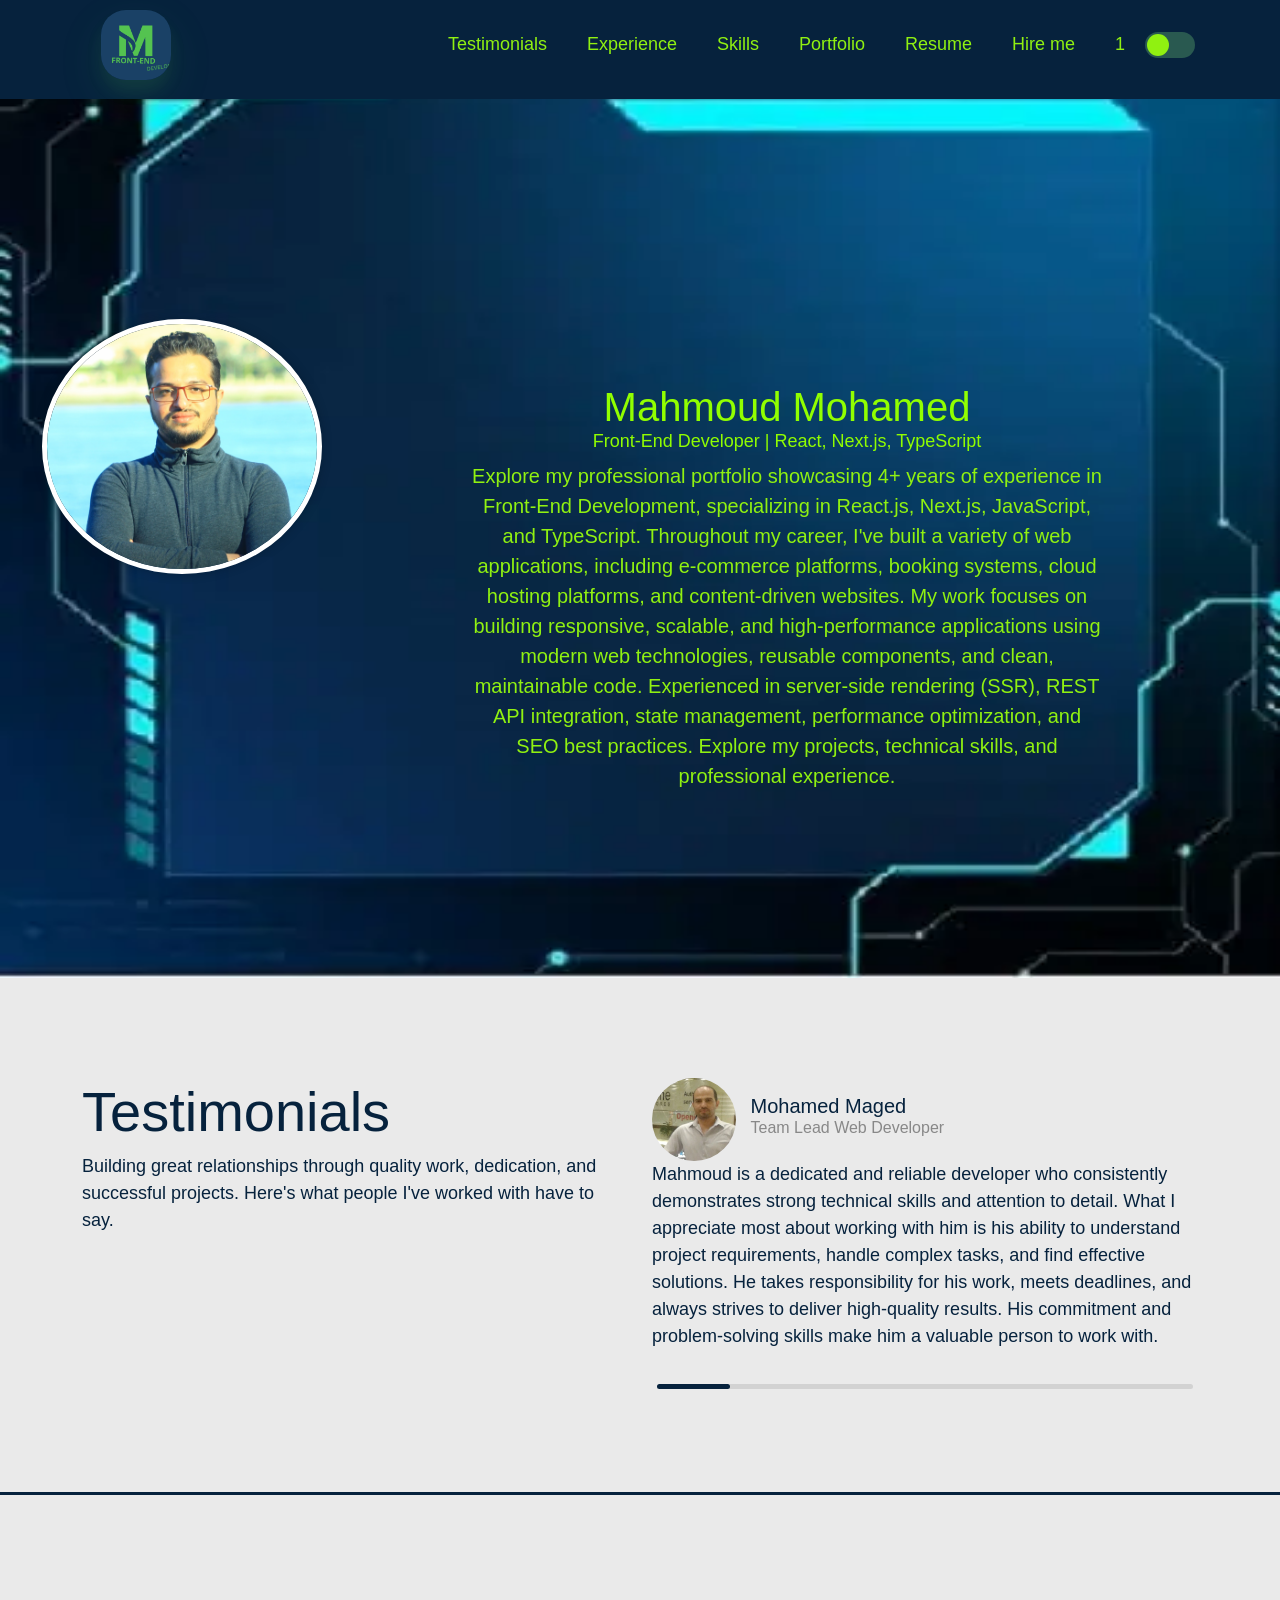
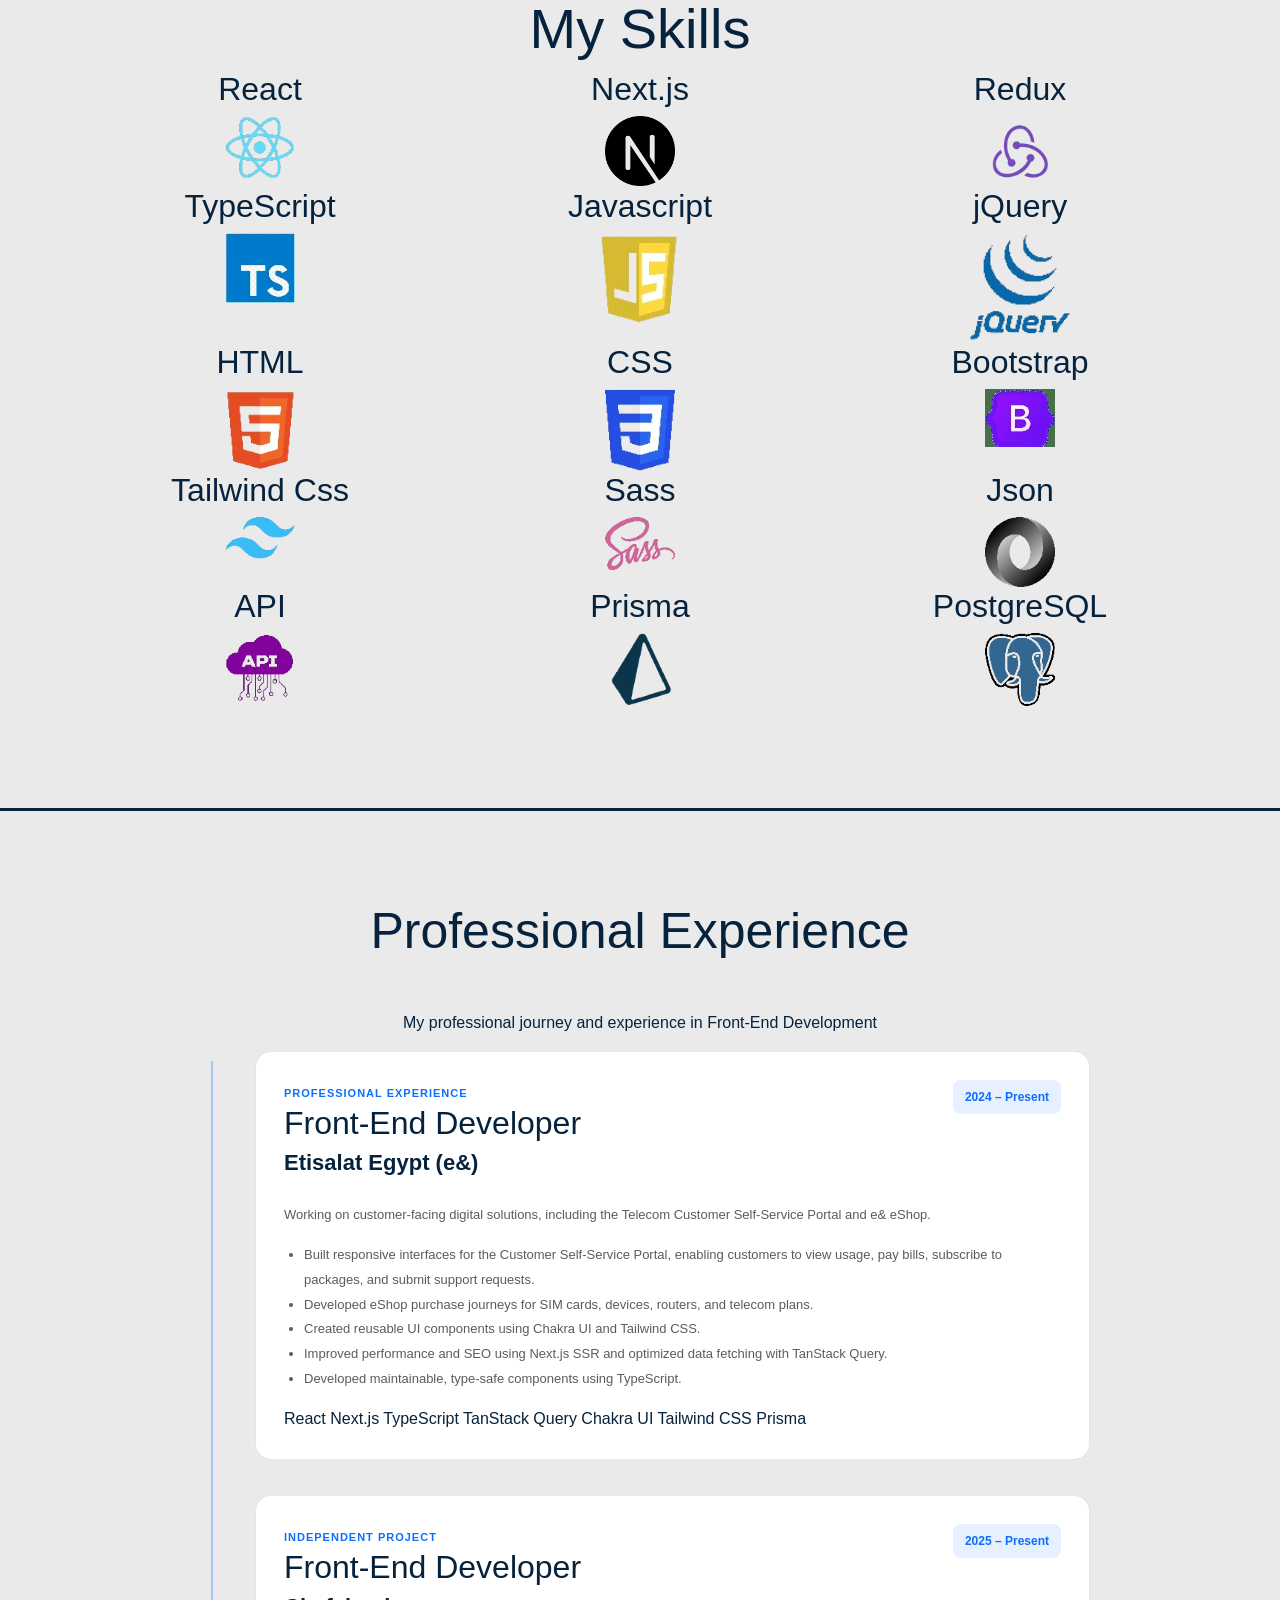
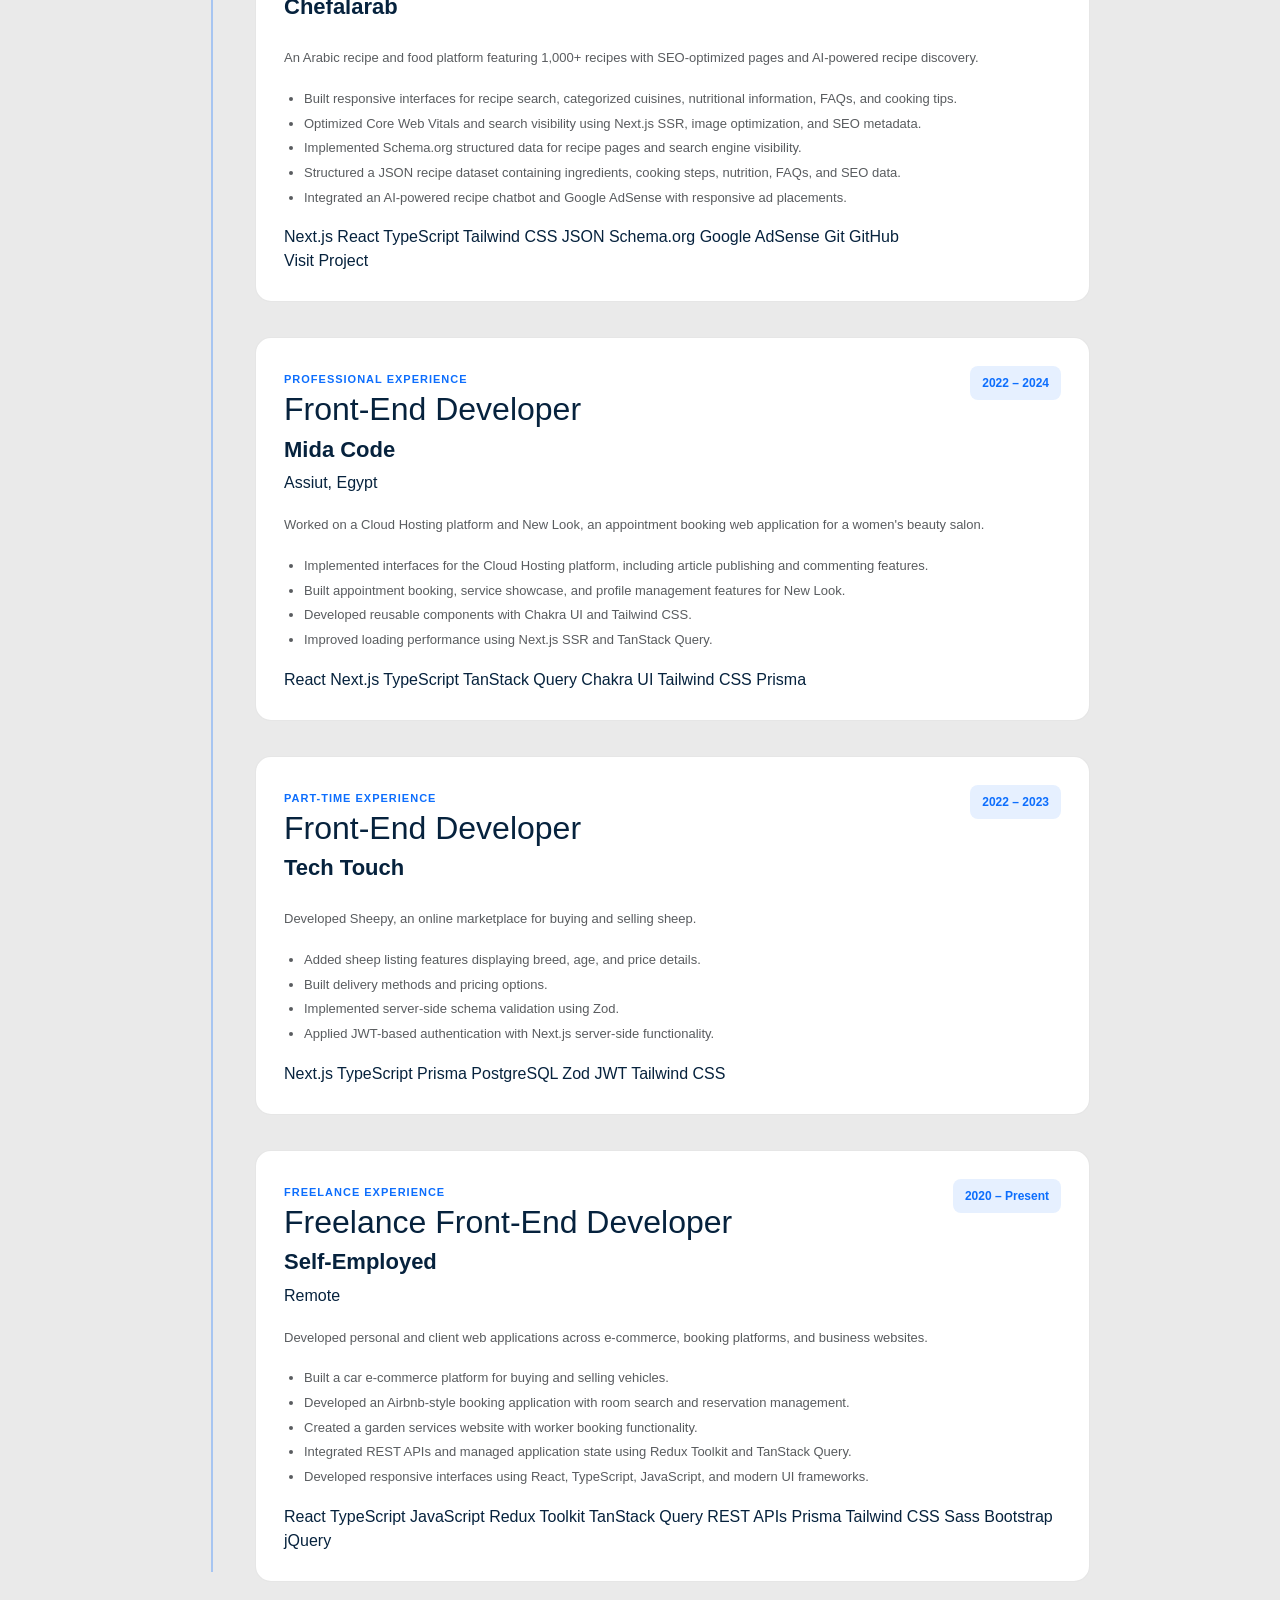
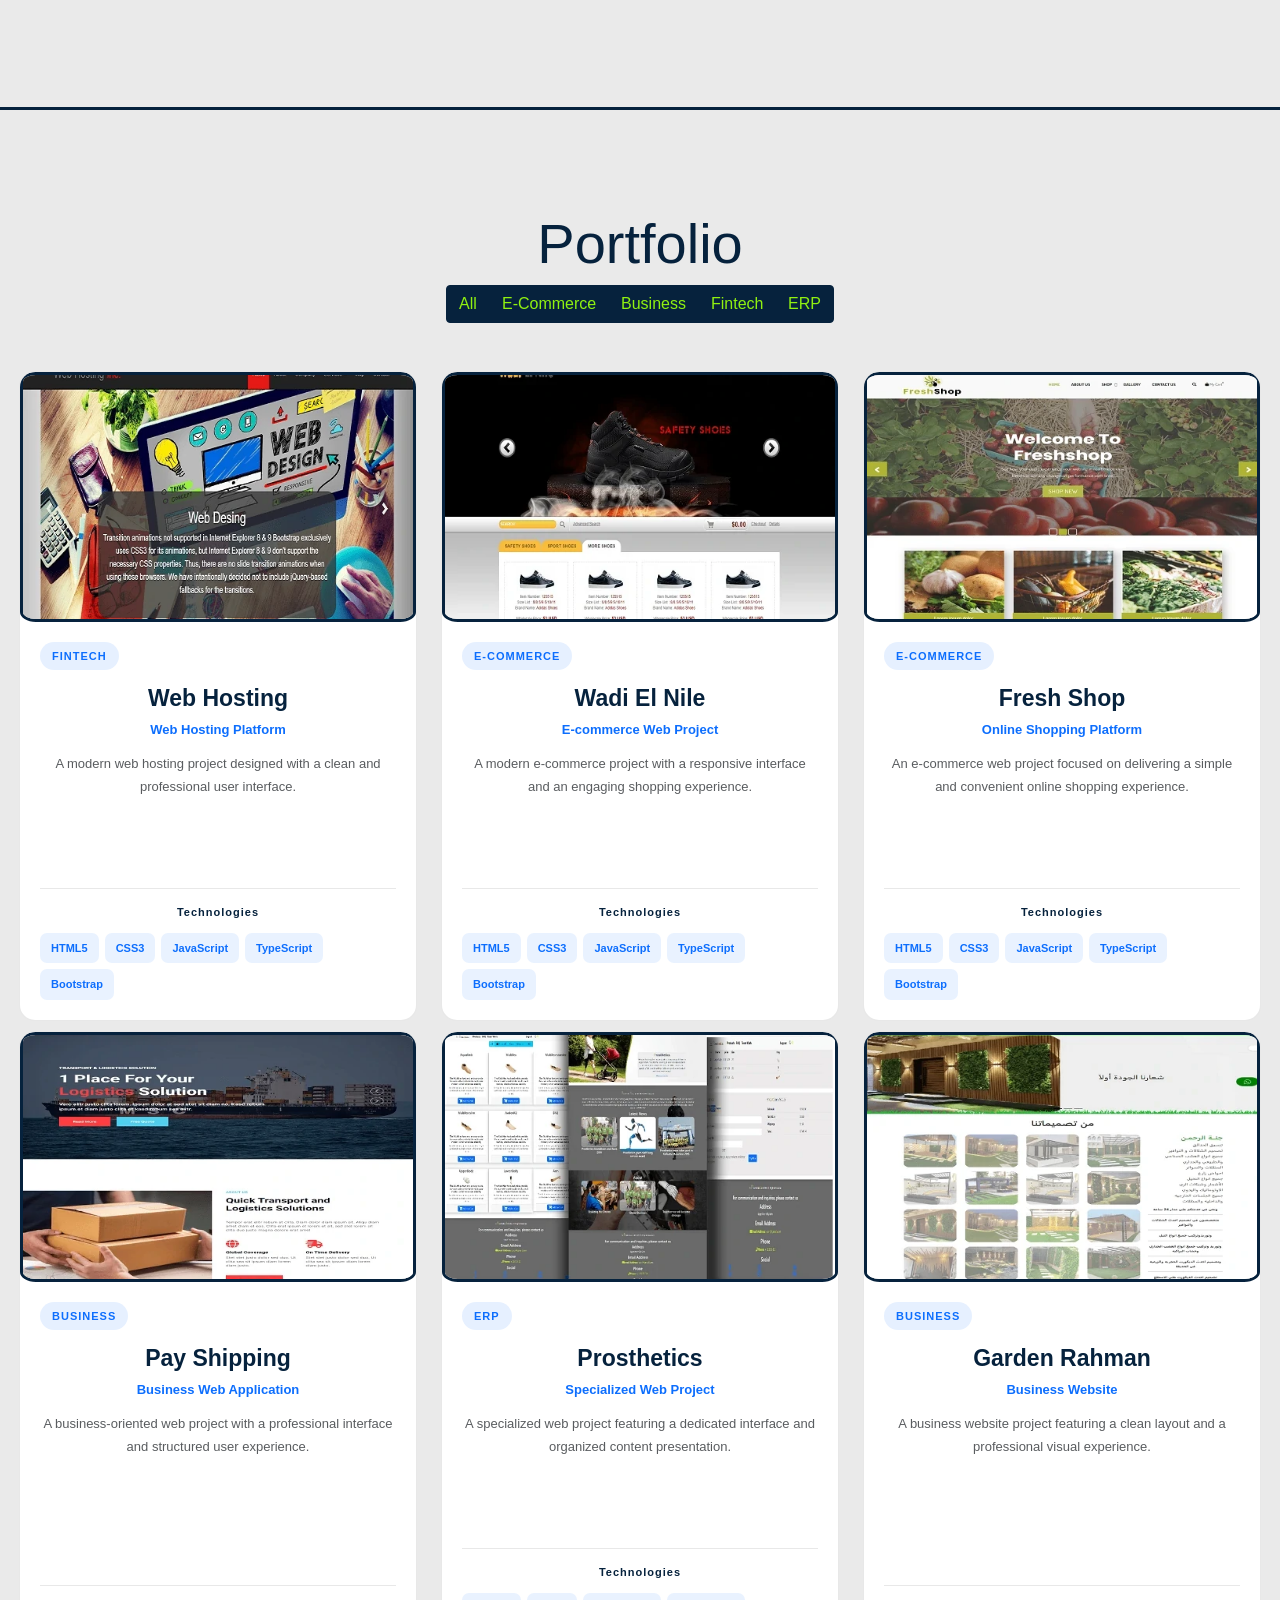
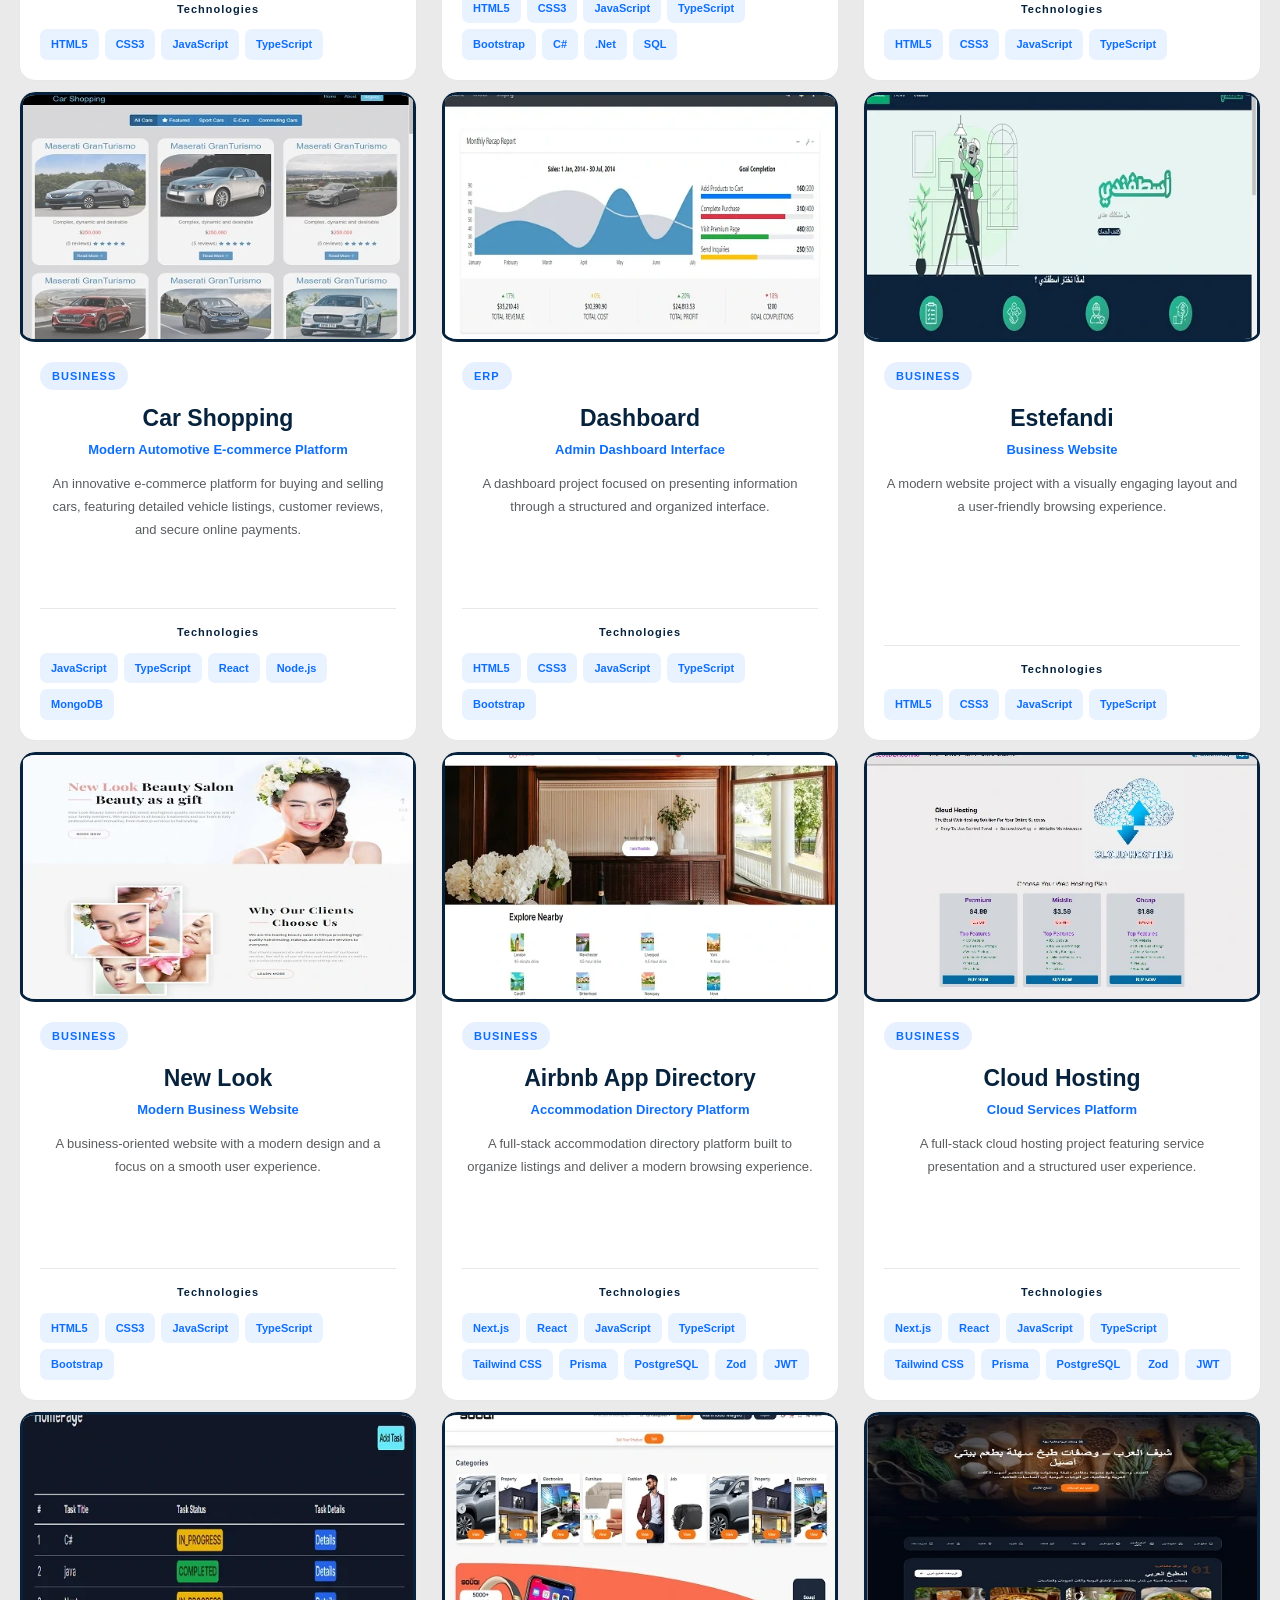
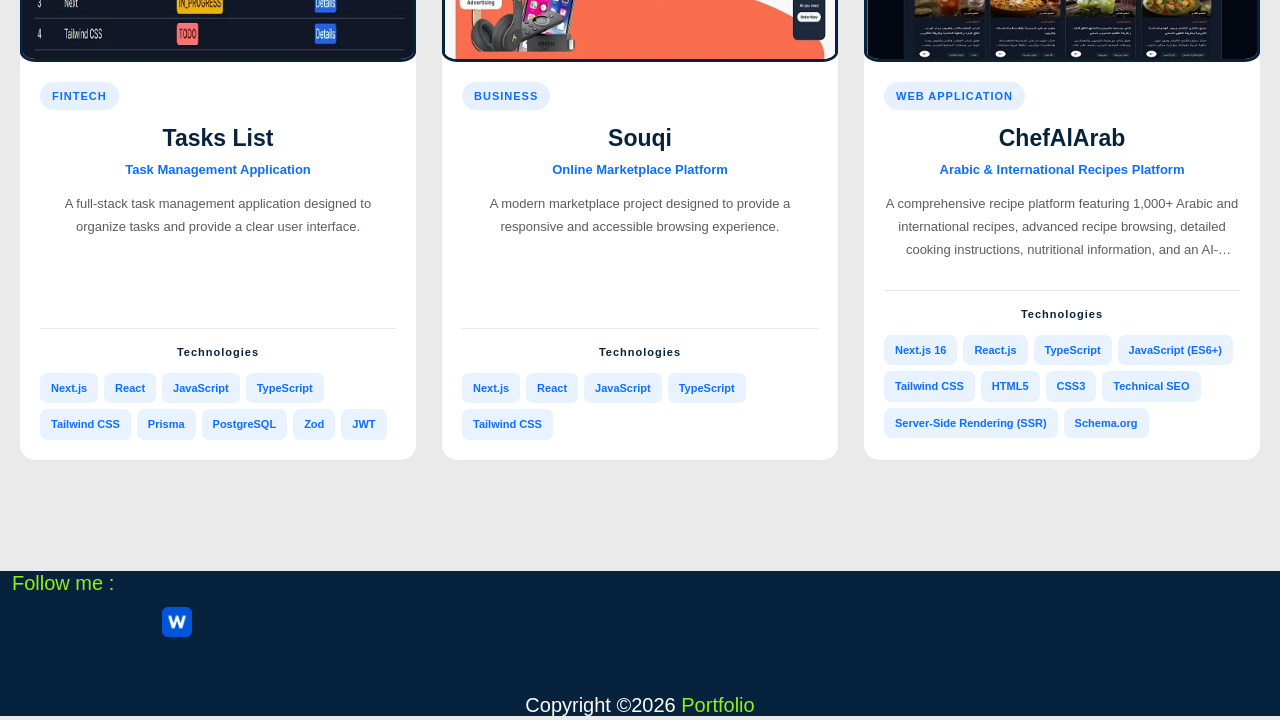
==== commit a89c09e9: "df" ====
--- a/index.html
+++ b/index.html
@@ -831,7 +831,7 @@
         </div>
 
         <!-- Fresh Shop 3 -->
-        <div class="col-md-4 col-sm-12 grid-item ecommerce" data-category="ecommerce">
+        <div class="col-md-4 col-sm-12 grid-item ecommerce" data-category="ecommerce"> 
             <div class="portfolio-card">
                 <a class="portfolio-image" data-toggle="modal" data-target="#exampleModal-3">
                     <img src="assets/img/Portfolio/freshshop.webp" alt="Fresh Shop" width="500" height="500" loading="lazy">
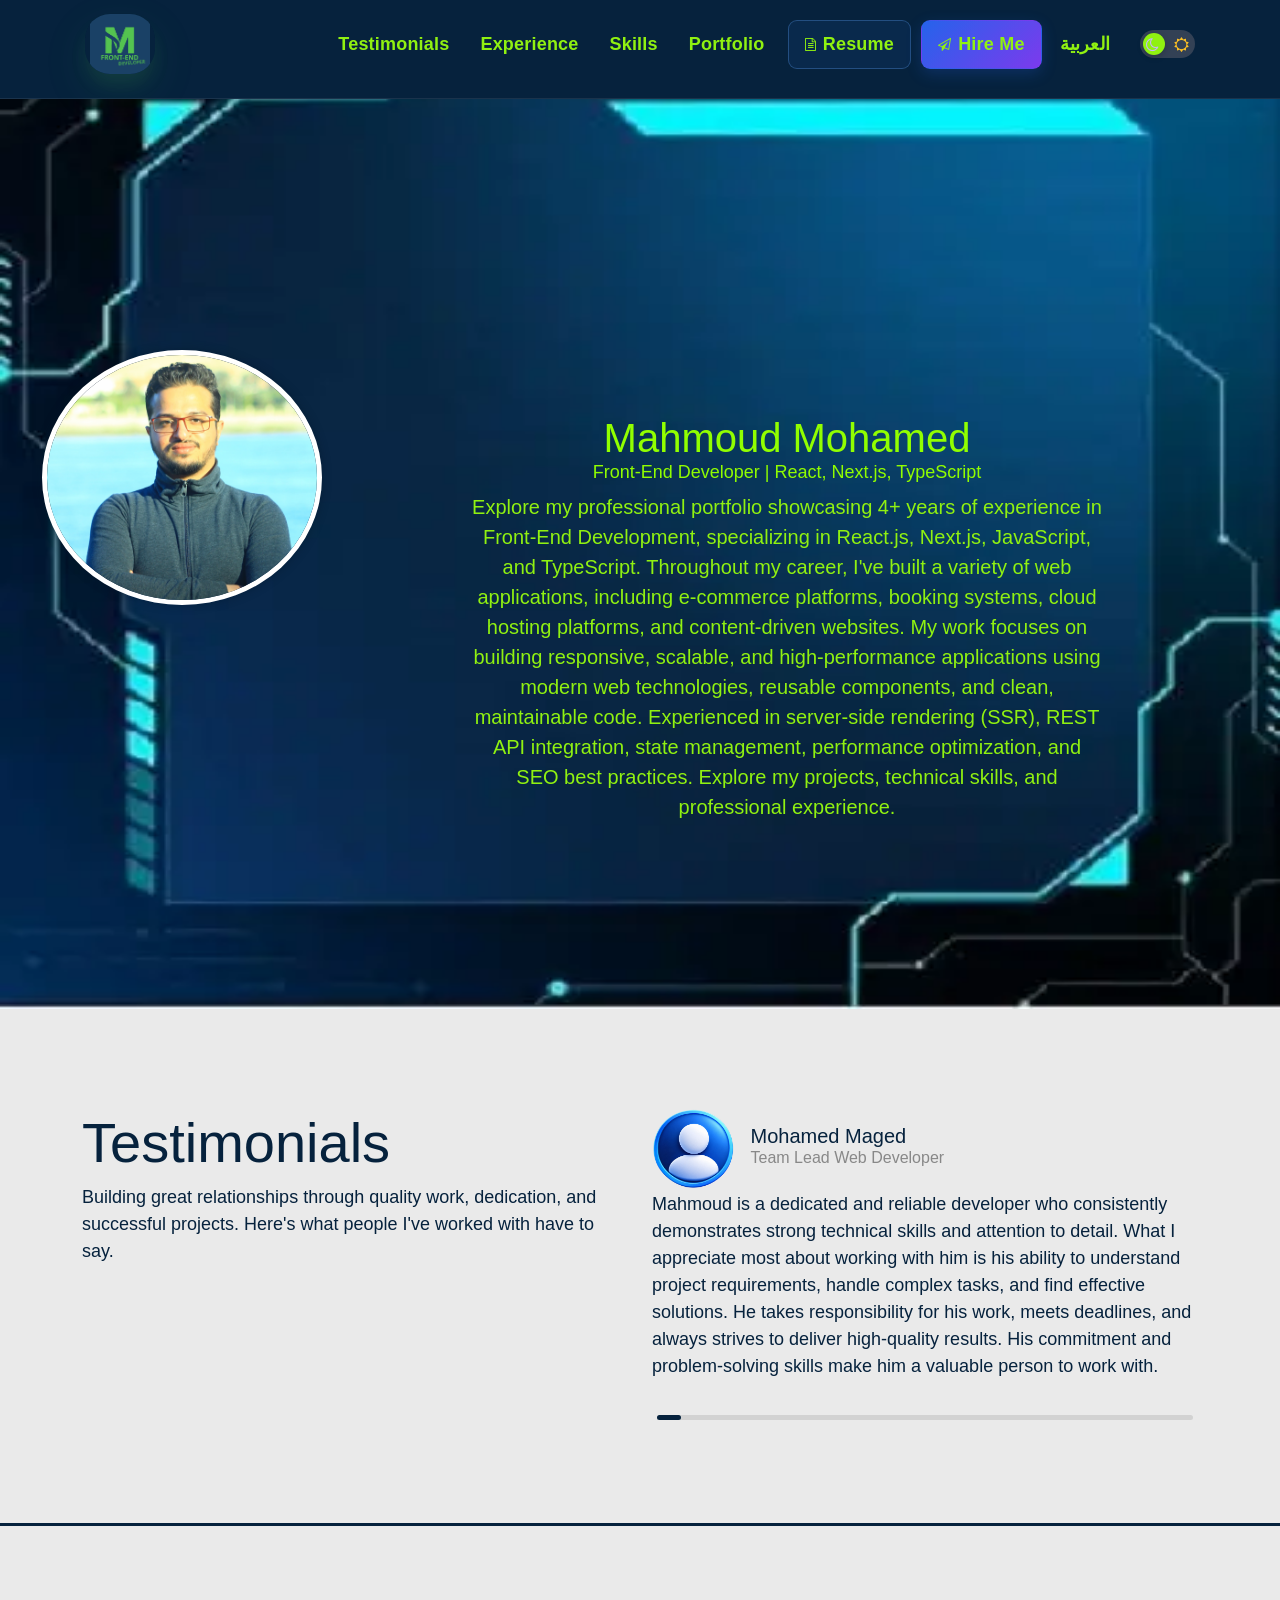
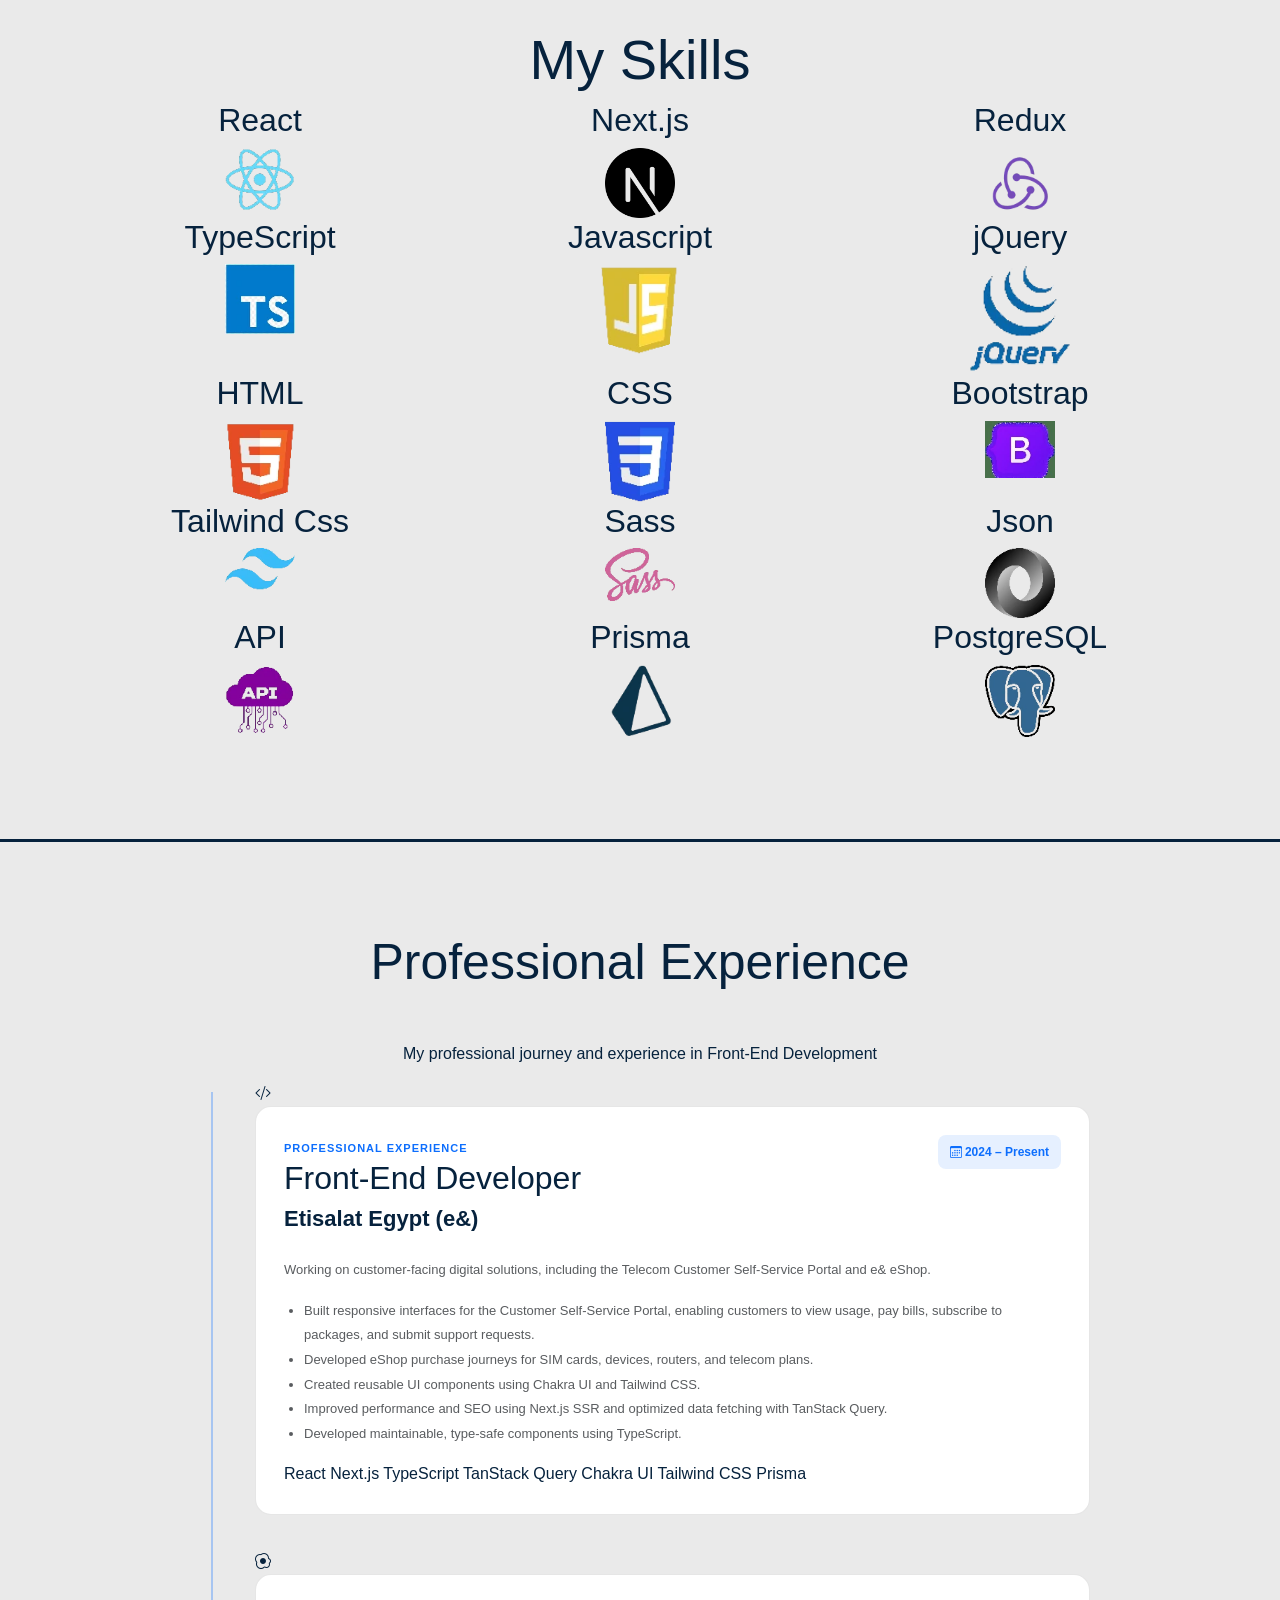
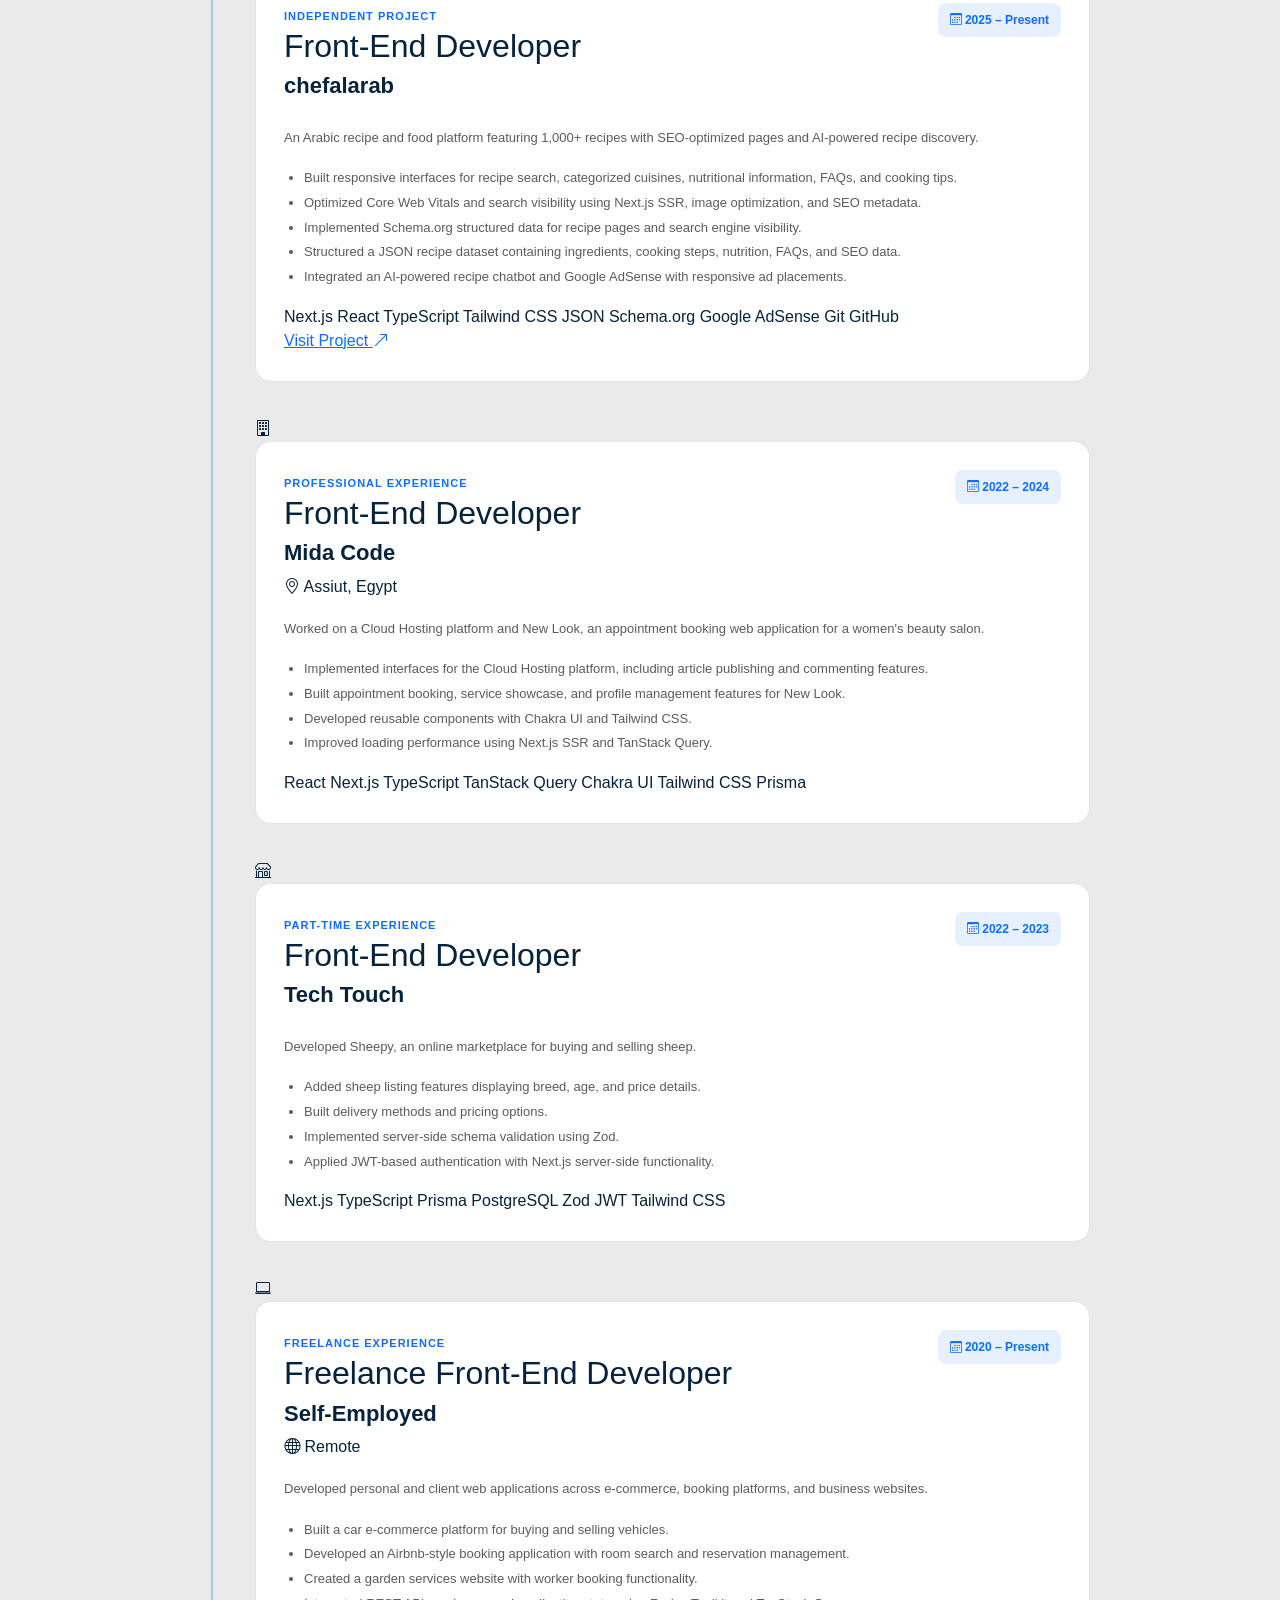
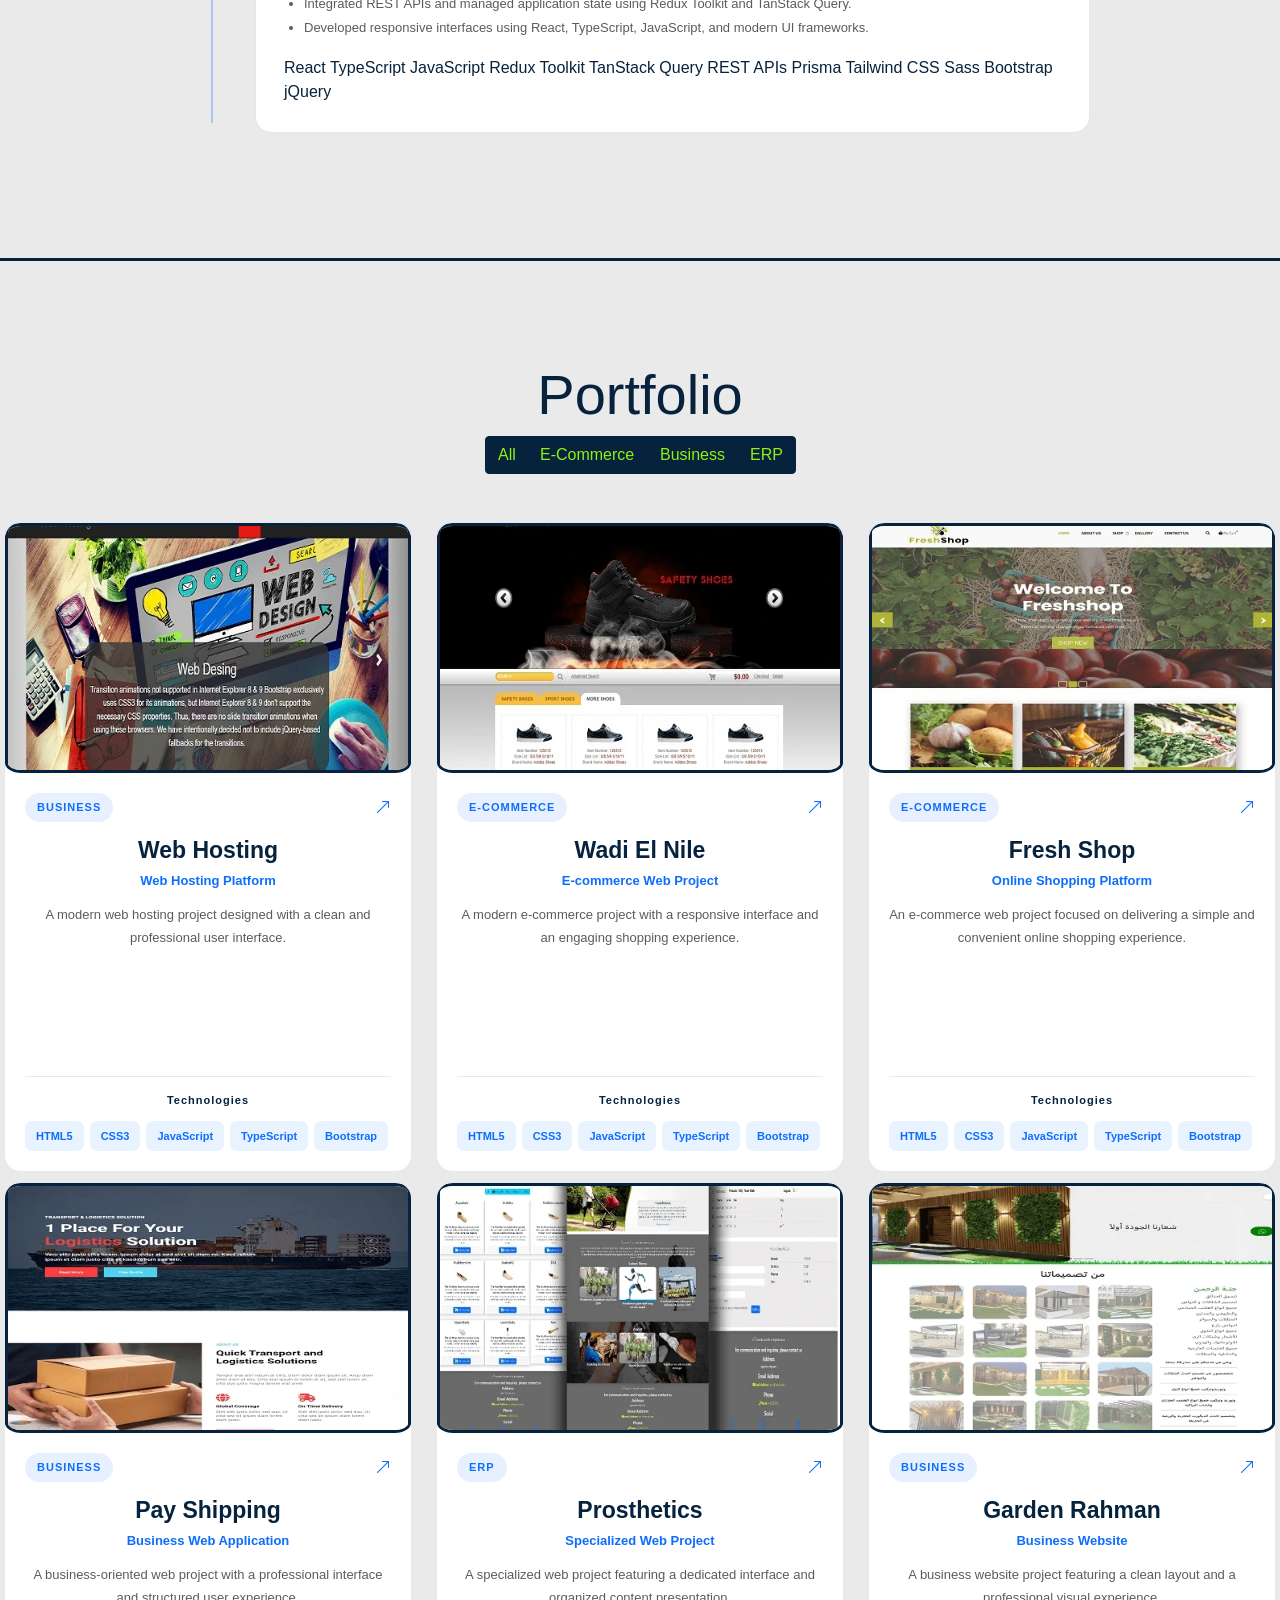
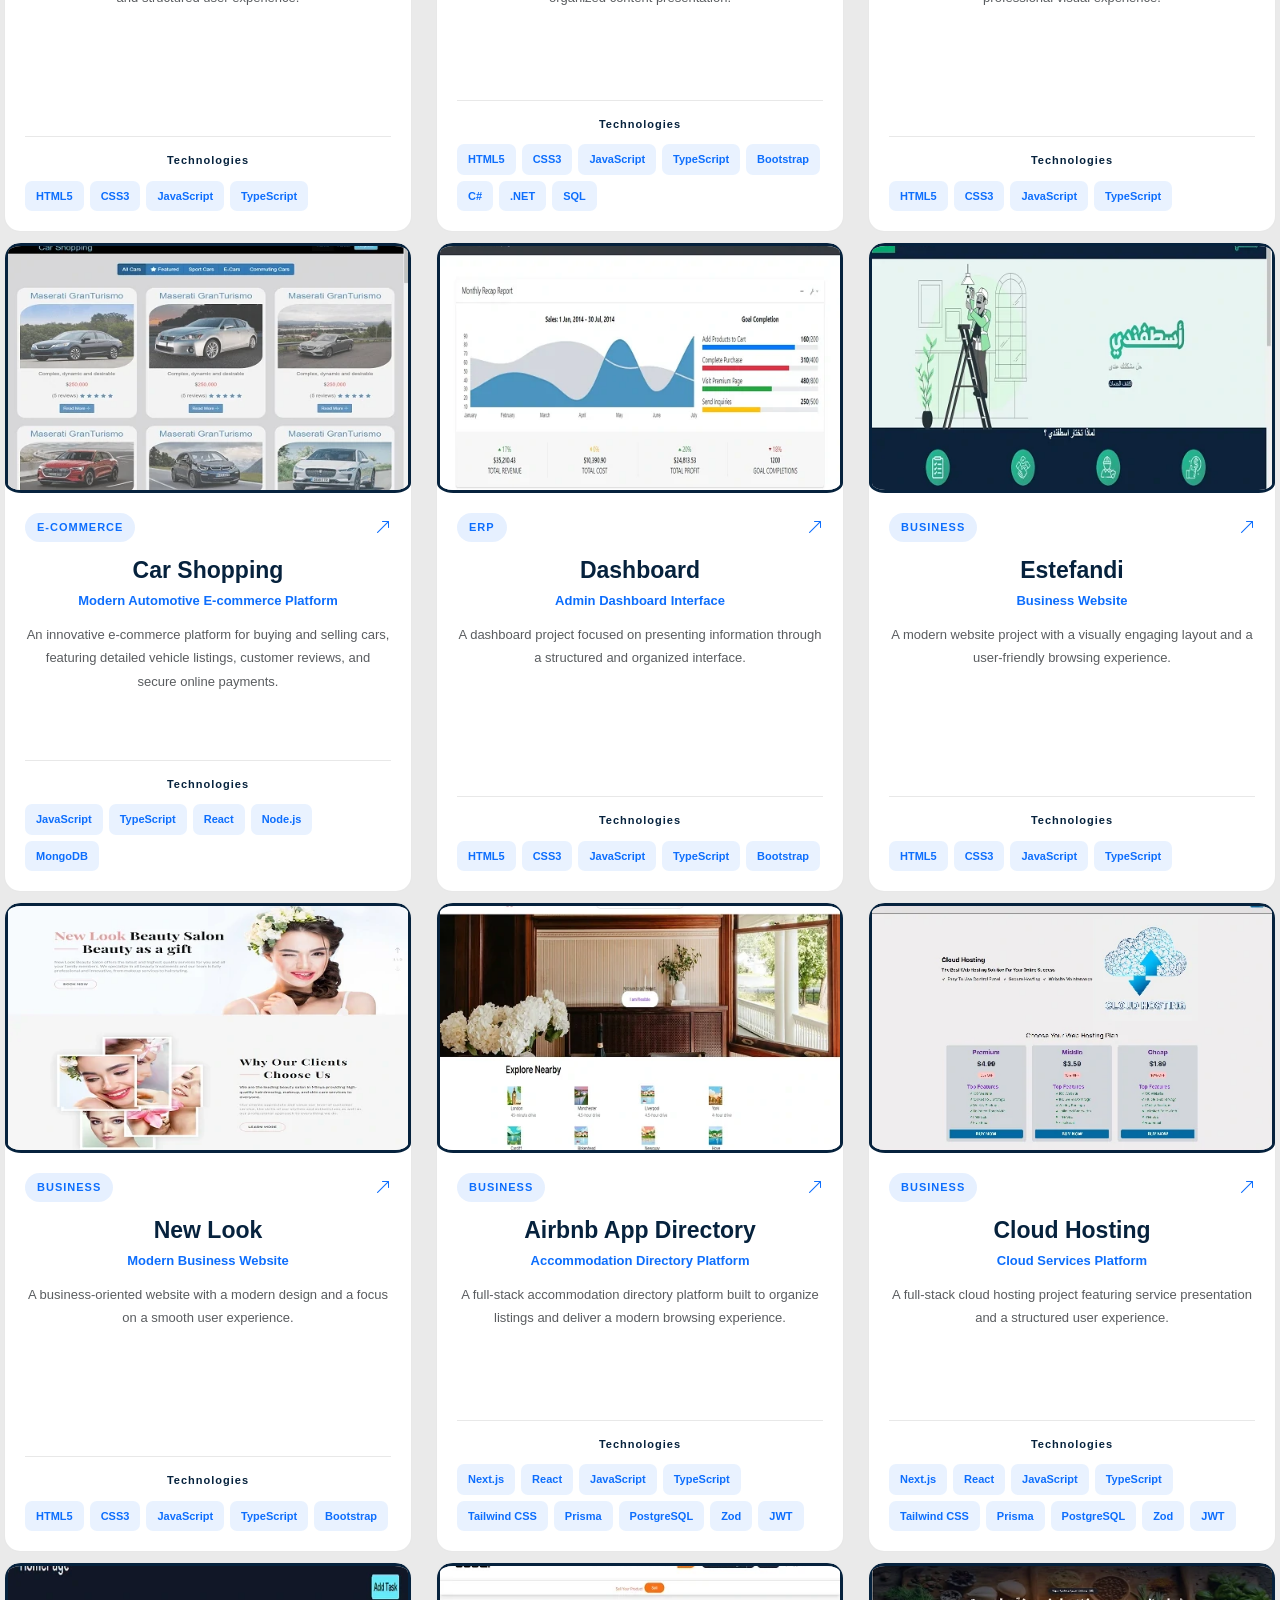
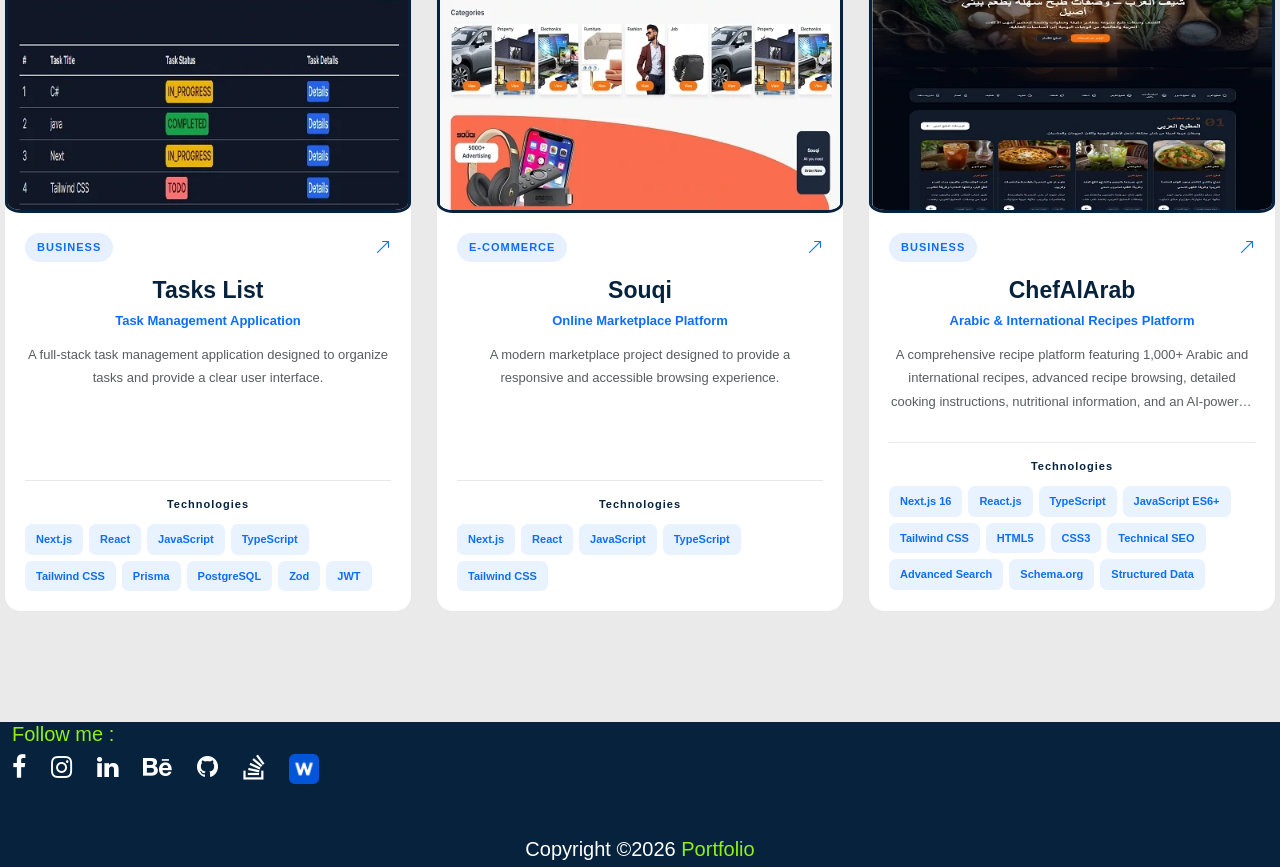
==== commit 40c3c058: "edit  all and add ar in all" ====
--- a/index.html
+++ b/index.html
@@ -1,1739 +1,2161 @@
 <!DOCTYPE html>
-<html lang="en">
-
-    <head>
-        <meta name="viewport" content="width=device-width, initial-scale=1.0, maximum-scale=1.0, user-scalable=no">
-        <meta name="description" content="Mahmoud Mohamed Front-End Developer | React, Next.js, TypeScript">
-        <meta charset="utf-8">
-        <meta name="viewport" content="width=device-width, initial-scale=1, shrink-to-fit=no">
-        <link rel="shortcut icon" href="assets/img/packgr&Logo/MLogo.webp" type="image/x-icon">
-        <link rel="apple-touch-icon" type="image/png" href="assets/img/packgr&Logo/MLogo.webp" sizes="180x180">
-        <link rel="icon" type="image/jpg" href="assets/img/packgr&Logo/MLogo.jpg" sizes="32x32">
-        <link rel="icon" type="image/png" href="assets/img/packgr&Logo/MLogo.png" sizes="32x32">
-        <link rel="icon" type="image/webp" href="assets/img/packgr&Logo/MLogo.webp" sizes="32x32">
-        <link 
-
-        <link href="assets/css/bootstrap.min.css" media="all" rel="stylesheet">
-        <link href="assets/css/hover.min.css" media="all" rel="stylesheet">
-        <link href="assets/css/font-awesome.css" media="all" rel="stylesheet">
-
-        <link href="assets/css/media.css" media="all" rel="stylesheet">
-        <link href="assets/css/staylemahmoud.css" media="all" rel="stylesheet">
-
-        <link href="assets/css/swiper.css" media="all" rel="stylesheet">
-        <link href="assets/css/style.css" media="all" rel="stylesheet">
-
-
-        <title>Mahmoud Mohamed Front-End Developer | React, Next.js, TypeScript</title>
-    </head>
-
-<body class="light">
-
+<html dir="ltr" lang="en">
+
+<head>
+    <meta content="width=device-width, initial-scale=1" name="viewport" />
+    <meta
+        content="Mahmoud Mohamed is a Front-End Developer specializing in React, Next.js, TypeScript, and building responsive, accessible, high-performance web applications."
+        name="description" />
+    <meta charset="utf-8" />
+    <link    rel="stylesheet"    href="https://cdn.jsdelivr.net/npm/bootstrap-icons@1.11.3/font/bootstrap-icons.min.css"
+/>
+    <link   rel="stylesheet" href="https://cdn.jsdelivr.net/npm/bootstrap-icons@1.11.3/font/bootstrap-icons.min.css"/>
+    <link href="assets/img/packgr&amp;Logo/MLogo.png" rel="shortcut icon" type="image/png" />
+    <link href="assets/img/packgr&amp;Logo/MLogo.webp" rel="apple-touch-icon" sizes="180x180" type="image/webp" />
+    <link href="assets/css/bootstrap.min.css" media="all" rel="stylesheet" />
+    <link href="assets/css/effects.css" media="all" rel="stylesheet" />
+    <link href="assets/css/font-awesome.css" media="all" rel="stylesheet" />
+    <link href="assets/css/media.css" media="all" rel="stylesheet" />
+    <link href="assets/css/staylemahmoud.css" media="all" rel="stylesheet" />
+    <link href="assets/css/swiper.css" media="all" rel="stylesheet" />
+    <link href="assets/css/style.css" media="all" rel="stylesheet" />
+    <title>Mahmoud Mohamed | Front-End Developer - React, Next.js &amp; TypeScript</title>
+    <link href="https://mahmoud11mg.github.io/Portfolio/" rel="canonical" />
+    <link href="https://mahmoud11mg.github.io/Portfolio/" hreflang="en" rel="alternate" />
+    <link href="https://mahmoud11mg.github.io/Portfolio/index-ar.html" hreflang="ar" rel="alternate" />
+    <link href="https://mahmoud11mg.github.io/Portfolio/" hreflang="x-default" rel="alternate" />
+    <meta content="website" property="og:type" />
+    
+    <meta content="Mahmoud Mohamed | Front-End Developer" property="og:title" />
+    <meta
+        content="Mahmoud Mohamed is a Front-End Developer specializing in React, Next.js, TypeScript, and building responsive, accessible, high-performance web applications."
+        property="og:description" />
+    <meta content="https://mahmoud11mg.github.io/Portfolio/" property="og:url" />
+    <meta content="https://mahmoud11mg.github.io/Portfolio/assets/img/MahmoudMohamed.webp" property="og:image" />
+    <meta content="en_US" property="og:locale" />
+    <meta content="summary_large_image" name="twitter:card" />
+    <meta content="#06223d" name="theme-color" />
+    <meta content="index, follow" name="robots" />
+    <script
+        type="application/ld+json">{"@context": "https://schema.org", "@type": "Person", "name": "Mahmoud Mohamed", "jobTitle": "Front-End Developer", "url": "https://mahmoud11mg.github.io/Portfolio/", "image": "https://mahmoud11mg.github.io/Portfolio/assets/img/MahmoudMohamed.webp", "email": "mailto:mahmoud11magd@gmail.com", "sameAs": ["https://www.linkedin.com/in/mahmoud-mohamed-abdelmaged-79b003221/", "https://github.com/mahmoud11mg", "https://www.behance.net/mahmoudmaged4", "https://stackoverflow.com/users/18945029/mahmoud-mohamed-abdalmagd"]}</script>
+</head>
+
+<body class="light"><a class="skip-link" href="#testimonials">Skip to content</a>
     <!---Header-->
-    <header id="Me">
+    <header id="Me"> 
+        <!--Nav-->
         <div id="sticky-wrapper" style="height: 130px;">
-  <nav class="navbar navbar-expand-lg navbar-dark bg-dark fixed-top">
-    <div class="container">
-      <!-- Logo -->
-      <a class="navbar-brand nav-link js-scroll-trigger" href="#Me">
-        <img alt="logo_me" src="assets/img/packgr&Logo/MLogo.gif" class="logo-me"
-             width="70" height="60">
-      </a>
-
-      <!--  Hamburger -->
-      <button class="navbar-toggler" type="button" data-toggle="collapse" data-target="#navbarResponsive"
-        aria-controls="navbarResponsive" aria-expanded="false" aria-label="Toggle navigation">
-        <span class="navbar-toggler-icon"></span>
-      </button>
-
-      <!-- Menu -->
-      <div class="collapse navbar-collapse" id="navbarResponsive">
-        <ul class="navbar-nav ml-auto">
-          <li class="nav-item"><a class="nav-link hvr-underline-from-right js-scroll-trigger" href="#testimonials">Testimonials</a></li>
-          <li class="nav-item"><a class="nav-link hvr-underline-from-right js-scroll-trigger" href="#experience">Experience</a></li>
-          <li class="nav-item"><a class="nav-link hvr-underline-from-right js-scroll-trigger" href="#skills">Skills</a></li>
-          <li class="nav-item"><a class="nav-link hvr-underline-from-right js-scroll-trigger" href="#portfolio">Portfolio</a></li>
-
-          <li class="nav-item">
-            <a class="CV nav-link hvr-underline-from-right js-scroll-trigger" data-toggle="modal" data-target="#resume">Resume</a>
-          </li>
-          <li class="nav-item">
-            <a class="CV nav-link hvr-underline-from-right js-scroll-trigger" data-toggle="modal" data-target="#exampleModal">Hire me</a>
-          </li>
-     <li class="nav-item">
-  <a class="nav-link">
-    <i class="fa fa-eye"></i>
-    <span id="visitor-count">0</span>
-  </a>
-</li>
-          <li class="nav-item" style="margin-top: -15px;">
-            <div class="one-quarter" id="switch">
-              <input type="checkbox" class="checkbox" id="chk">
-              <label class="label" for="chk">
-                <i class="fa fa-moon-o" style="font-size:18px;"></i>
-                <i class="fa fa-sun-o" style="font-size:18px;"></i>
-                <span class="ball"></span>
-              </label>
-            </div>
-          </li>
-        </ul>
-      </div>
-    </div>
-  </nav>
-</div>
-
-        <!--Nav-->
-
-        <!--AboutMy-->
-        <img alt="packground" src="assets/img/packgr&Logo/packground.webp" class="bg loading" data-was-processed="true"
-            width="1000" height="1000">
-
+            <nav class="navbar navbar-expand-lg navbar-dark custom-navbar fixed-top" id="mainNavbar">
+                <div class="container">
+                    <!-- Logo -->
+                    <a aria-label="Home" class="navbar-brand js-scroll-trigger" href="#Me">
+                        <img alt="Mahmoud Mohamed Logo" class="logo-me" decoding="async" height="60" loading="eager"
+                            src="assets/img/packgr&amp;Logo/MLogo.gif" width="70" />
+                    </a>
+                    <!-- Mobile Toggle -->
+                    <button aria-controls="navbarResponsive" aria-expanded="false" aria-label="Toggle navigation"
+                        class="navbar-toggler" data-collapse-target="#navbarResponsive" data-collapse-toggle="true"
+                        type="button">
+                        <span class="toggler-icon"></span>
+                        <span class="toggler-icon"></span>
+                        <span class="toggler-icon"></span>
+                    </button>
+                    <!-- Navigation -->
+                    <div class="collapse navbar-collapse" id="navbarResponsive">
+                        <ul class="navbar-nav ms-auto align-items-lg-center">
+                            <li class="nav-item">
+                                <a class="nav-link js-scroll-trigger" href="#testimonials">
+                                    <i class="fa fa-comments-o nav-icon"></i>
+                                    <span>Testimonials</span>
+                                </a>
+                            </li>
+                            <li class="nav-item">
+                                <a class="nav-link js-scroll-trigger" href="#experience">
+                                    <i class="fa fa-briefcase nav-icon"></i>
+                                    <span>Experience</span>
+                                </a>
+                            </li>
+                            <li class="nav-item">
+                                <a class="nav-link js-scroll-trigger" href="#skills">
+                                    <i class="fa fa-code nav-icon"></i>
+                                    <span>Skills</span>
+                                </a>
+                            </li>
+                            <li class="nav-item">
+                                <a class="nav-link js-scroll-trigger" href="#portfolio">
+                                    <i class="fa fa-folder-open-o nav-icon"></i>
+                                    <span>Portfolio</span>
+                                </a>
+                            </li>
+                            <!-- Resume -->
+                            <li class="nav-item">
+                                <a class="nav-link nav-action resume-link" data-modal-open="true"
+                                    data-modal-target="#resume" href="#resume">
+                                    <i class="fa fa-file-text-o"></i>
+                                    <span>Resume</span>
+                                </a>
+                            </li>
+                            <!-- Hire Me -->
+                            <li class="nav-item">
+                                <a class="nav-link nav-action hire-link" data-modal-open="true"
+                                    data-modal-target="#exampleModal" href="#exampleModal">
+                                    <i class="fa fa-paper-plane-o"></i>
+                                    <span>Hire Me</span>
+                                </a>
+                            </li>
+                            <!-- Theme Switch -->
+                            <li class="nav-item language-nav-item"><a aria-label="View Arabic version" class="nav-link"
+                                    href="index-ar.html" hreflang="ar" lang="ar">العربية</a></li>
+                            <li class="nav-item theme-nav-item">
+                                <div class="theme-switch-wrapper">
+                                   
+                                    <div class="one-quarter" id="switch">
+                                        <input class="checkbox" id="chk" type="checkbox" />
+                                        <label class="label" for="chk">
+                                            <i class="fa fa-moon-o"></i>
+                                            <i class="fa fa-sun-o"></i>
+                                            <span class="ball"></span>
+                                        </label>
+                                    </div>
+                                </div>
+                            </li>
+                        </ul>
+                    </div>
+                </div>
+            </nav>
+        </div>
+         <!--AboutMy-->
+        <img alt="packground" class="bg loading" decoding="async" fetchpriority="high" height="1000" loading="eager"
+            src="assets/img/packgr&amp;Logo/packground.webp" width="1000" />
         <div class="col-xl-6 col-lg-8 mx-auto my">
             <div class="me">
-                <div class="my-img ">
-                    <img src="assets/img/MahmoudMohamed.webp" alt="MahmoudMohamed" width="400" height="400">
-                </div>
-                <div class="about ">
-                    <h1 >Mahmoud Mohamed
+                <div class="my-img">
+                    <img alt="MahmoudMohamed" decoding="async" fetchpriority="high" height="400" loading="eager"
+                        src="assets/img/MahmoudMohamed.webp" width="400" />
+                </div>
+                <div class="about">
+                    <h1>Mahmoud Mohamed
                         <span style="font-size: large;">Front-End Developer | React, Next.js, TypeScript </span>
                     </h1>
-                    <p class="lead">Explore my professional portfolio showcasing 4+ years of experience in Front-End Development, specializing in React.js, Next.js, JavaScript, and TypeScript.
-
-                        Throughout my career, I've built a variety of web applications, including e-commerce platforms, booking systems, cloud hosting platforms, and content-driven websites.
-
-                        My work focuses on building responsive, scalable, and high-performance applications using modern web technologies, reusable components, and clean, maintainable code.
-
-                        Experienced in server-side rendering (SSR), REST API integration, state management, performance optimization, and SEO best practices.
+                    <p class="lead">Explore my professional portfolio showcasing 4+ years of experience in Front-End
+                        Development, specializing in React.js, Next.js, JavaScript, and TypeScript.
+
+                        Throughout my career, I've built a variety of web applications, including e-commerce platforms,
+                        booking systems, cloud hosting platforms, and content-driven websites.
+
+                        My work focuses on building responsive, scalable, and high-performance applications using modern
+                        web technologies, reusable components, and clean, maintainable code.
+
+                        Experienced in server-side rendering (SSR), REST API integration, state management, performance
+                        optimization, and SEO best practices.
 
                         Explore my projects, technical skills, and professional experience.</p>
                 </div>
             </div>
-
         </div>
+
         <!--AboutMy-->
     </header>
 
-
-   
-<!-- Testimonials -->
-<section class="testimonials" id="testimonials">
-    <div class="container">
-        <div class="row">
-
-            <div class="col-md-6 Testimo">
-                <h2 class="h1">Testimonials</h2>
-                <p class="lead">
-                    Building great relationships through quality work,
-                    dedication, and successful projects. Here's what
-                    people I've worked with have to say.
-                </p>
-            </div>
-
-            <div class="col-md-6">
-                <div class="resize">
-                    <div class="swiper-container">
-                        <div class="swiper-wrapper">
-
-                            <!-- Mohamed Maged -->
-                            <div class="swiper-slide">
-                                <div class="review-box">
-                                    <div class="d-flex align-items-center">
-                                        <img class="lazy" alt="Mohamed Maged"
-                                            src="assets/img/testimonials/Mohmged.webp">
-                                        <h4>
-                                            Mohamed Maged
-                                            <span class="title">Team Lead Web Developer</span>
-                                        </h4>
-                                    </div>
-                                    <p class="lead">
-                                        Mahmoud is a dedicated and reliable developer
-                                        who consistently demonstrates strong technical
-                                        skills and attention to detail. What I appreciate
-                                        most about working with him is his ability to
-                                        understand project requirements, handle complex
-                                        tasks, and find effective solutions. He takes
-                                        responsibility for his work, meets deadlines,
-                                        and always strives to deliver high-quality results.
-                                        His commitment and problem-solving skills make
-                                        him a valuable person to work with.
+    <main id="main-content">
+
+        <!-- Testimonials -->
+        <section class="testimonials" id="testimonials">
+            <div class="container">
+                <div class="row">
+                    <div class="col-md-6 Testimo">
+                        <h2 class="h1">Testimonials</h2>
+                        <p class="lead">
+                            Building great relationships through quality work,
+                            dedication, and successful projects. Here's what
+                            people I've worked with have to say.
+                        </p>
+                    </div>
+                    <div class="col-md-6">
+                        <div class="resize">
+                            <div class="swiper-container">
+                                <div class="swiper-wrapper">
+                                    <!-- Mohamed Maged -->
+                                    <div class="swiper-slide">
+                                        <div class="review-box">
+                                            <div class="d-flex align-items-center">
+                                                <img alt="Mohamed Maged" class="lazy" decoding="async" height="285"
+                                                    loading="lazy" src="assets/img/testimonials/user.webp"
+                                                    width="285" />
+                                                <h4>
+                                                    Mohamed Maged
+                                                    <span class="title">Team Lead Web Developer</span>
+                                                </h4>
+                                            </div>
+                                            <p class="lead">
+                                                Mahmoud is a dedicated and reliable developer
+                                                who consistently demonstrates strong technical
+                                                skills and attention to detail. What I appreciate
+                                                most about working with him is his ability to
+                                                understand project requirements, handle complex
+                                                tasks, and find effective solutions. He takes
+                                                responsibility for his work, meets deadlines,
+                                                and always strives to deliver high-quality results.
+                                                His commitment and problem-solving skills make
+                                                him a valuable person to work with.
+                                            </p>
+                                        </div>
+                                    </div>
+                                    <!-- Maged Mohamed -->
+                                    <div class="swiper-slide">
+                                        <div class="review-box">
+                                            <div class="d-flex align-items-center">
+                                                <img alt="Maged Mohamed" class="lazy" decoding="async" height="2236"
+                                                    loading="lazy" src="assets/img/testimonials/user.webp"
+                                                    width="2288" />
+                                                <h4>
+                                                    Maged Mohamed
+                                                    <span class="title">Junior iOS Developer</span>
+                                                </h4>
+                                            </div>
+                                            <p class="lead">
+                                                We needed to recreate the design and experience
+                                                of the Sehraya App for the web, and Mahmoud was
+                                                the right person for the job. He understood our
+                                                vision and transformed our ideas into a clean,
+                                                responsive, and professional interface. His
+                                                attention to detail and ability to deliver what
+                                                we expected made the whole experience smooth.
+                                                We were genuinely happy with the final result
+                                                and the quality of his work.
+                                            </p>
+                                        </div>
+                                    </div>
+                                    <!-- Mohamed Sh Saad -->
+                                    <div class="swiper-slide">
+                                        <div class="review-box">
+                                            <div class="d-flex align-items-center">
+                                                <img alt="Mohamed Sh Saad" class="lazy" decoding="async" height="2592"
+                                                    loading="lazy" src="assets/img/testimonials/user.webp"
+                                                    width="2592" />
+                                                <h4>
+                                                    Mohamed Sh Saad
+                                                    <span class="title">Junior Backend Developer</span>
+                                                </h4>
+                                            </div>
+                                            <p class="lead">
+                                                I've worked with Mahmoud on more than one website
+                                                project, and his work has always been impressive.
+                                                He understands the importance of quality,
+                                                performance, and good design. His websites
+                                                consistently meet my expectations and help me
+                                                provide better results to my own clients.
+                                                I appreciate his professionalism, creativity,
+                                                and commitment to delivering polished work.
+                                                I would definitely recommend working with him.
+                                            </p>
+                                        </div>
+                                    </div>
+                                    <!-- Ahmed Mohamed -->
+                                    <div class="swiper-slide">
+                                        <div class="review-box">
+                                            <div class="d-flex align-items-center">
+                                                <img alt="Ahmed Mohamed" class="lazy" decoding="async" height="2592"
+                                                    loading="lazy" src="assets/img/testimonials/user.webp"
+                                                    width="2592" />
+                                                <h4>
+                                                    Ahmed Mohamed
+                                                    <span class="title">Team Lead Web Developer</span>
+                                                </h4>
+                                            </div>
+                                            <p class="lead">
+                                                Mahmoud has a great ability to understand both
+                                                the technical and business sides of a project.
+                                                He listens carefully, understands what the client
+                                                needs, and turns those requirements into effective
+                                                solutions. He is committed to his tasks,
+                                                communicates clearly, and pays attention to
+                                                design details. I particularly appreciate his
+                                                dedication and the effort he puts into every
+                                                project to achieve the best possible outcome.
+                                            </p>
+                                        </div>
+                                    </div>
+                                    <!-- Abdullah Zaki -->
+                                    <div class="swiper-slide">
+                                        <div class="review-box">
+                                            <div class="d-flex align-items-center">
+                                                <img alt="Abdullah Zaki" class="lazy" decoding="async" height="675"
+                                                    loading="lazy" src="assets/img/testimonials/user.webp"
+                                                    width="687" />
+                                                <h4>
+                                                    Abdullah Zaki
+                                                    <span class="title">Junior Backend Developer</span>
+                                                </h4>
+                                            </div>
+                                            <p class="lead">
+                                                I had a great experience working with Mahmoud.
+                                                He is a talented and dedicated Web Developer with
+                                                strong technical skills and a good eye for design.
+                                                He understands project requirements quickly and
+                                                knows how to turn ideas into practical and professional
+                                                web solutions. I particularly appreciate his attention
+                                                to detail, problem-solving abilities, and commitment
+                                                to delivering high-quality work. He is easy to
+                                                communicate with and always takes his responsibilities
+                                                seriously.
+                                            </p>
+                                        </div>
+                                    </div>
+                                    <!-- Ahmed Majid -->
+                                    <div class="swiper-slide">
+                                        <div class="review-box">
+                                            <div class="d-flex align-items-center">
+                                                <img alt="Ahmed Majid" class="lazy" decoding="async" height="1246"
+                                                    loading="lazy" src="assets/img/testimonials/user.webp"
+                                                    width="1263" />
+                                                <h4>
+                                                    Ahmed Majid
+                                                    <span class="title">Doctor of Law</span>
+                                                </h4>
+                                            </div>
+                                            <p class="lead">
+                                                Working with Mahmoud was a very positive experience.
+                                                He is professional, organized, and pays close attention
+                                                to details. What impressed me most was his ability to
+                                                understand requirements, listen carefully, and deliver
+                                                exactly what was needed. He is committed to his work,
+                                                communicates clearly, and always makes an effort to
+                                                achieve the best results. I appreciate his professionalism
+                                                and would be happy to work with him again.
+                                            </p>
+                                        </div>
+                                    </div>
+                                    <!-- Adham Mehanni -->
+                                    <div class="swiper-slide">
+                                        <div class="review-box">
+                                            <div class="d-flex align-items-center">
+                                                <img alt="Adham Mehanni" class="lazy" decoding="async" height="1246"
+                                                    loading="lazy" src="assets/img/testimonials/user.webp"
+                                                    width="1263" />
+                                                <h4>
+                                                    Adham Mehanni
+                                                    <span class="title">Accountant</span>
+                                                </h4>
+                                            </div>
+                                            <p class="lead">
+                                                Mahmoud is a hardworking and reliable person who takes
+                                                his work seriously. I appreciate his dedication,
+                                                problem-solving skills, and ability to manage tasks
+                                                efficiently. He is always willing to learn, improve,
+                                                and find better ways to complete his work. His
+                                                communication is excellent, and he pays attention
+                                                to even the smallest details. I highly appreciate
+                                                his commitment and the quality of the work he delivers.
+                                            </p>
+                                        </div>
+                                    </div>
+
+                                        
+                                <!-- HR - Etisalat Egypt -->
+                                <div class="swiper-slide">
+                                    <div class="review-box">
+                                        <div class="d-flex align-items-center">
+                                            <img alt="Omar Hassan" class="lazy" decoding="async" height="1246"
+                                                loading="lazy" src="assets/img/testimonials/user.webp" width="1263" />
+                                            <h4>
+                                                Omar Hassan
+                                                <span class="title">HR Manager | Etisalat Egypt</span>
+                                            </h4>
+                                        </div>
+                                        <p class="lead">
+                                            Mahmoud demonstrates a strong sense of responsibility and professionalism.
+                                            He is committed to his work, communicates effectively, and consistently
+                                            shows a willingness to learn and improve. His positive attitude and
+                                            problem-solving skills make him a valuable team member.
+                                        </p>
+                                    </div>
+                                </div>
+
+                                <!-- HR - Mida Code -->
+                                <div class="swiper-slide">
+                                    <div class="review-box">
+                                        <div class="d-flex align-items-center">
+                                            <img alt="Youssef Adel" class="lazy" decoding="async" height="1246"
+                                                loading="lazy" src="assets/img/testimonials/user.webp" width="1263" />
+                                            <h4>
+                                                Youssef Adel
+                                                <span class="title">HR Specialist | Mida Code</span>
+                                            </h4>
+                                        </div>
+                                        <p class="lead">
+                                            Mahmoud has demonstrated excellent dedication and a strong willingness
+                                            to develop his technical and professional skills. He approaches challenges
+                                            with a positive mindset, adapts quickly to new situations, and maintains
+                                            a professional attitude when working with others.
+                                        </p>
+                                    </div>
+                                </div>
+
+                                <!-- HR - Tech Touch -->
+                                <div class="swiper-slide">
+                                    <div class="review-box">
+                                        <div class="d-flex align-items-center">
+                                            <img alt="Karim Mostafa" class="lazy" decoding="async" height="1246"
+                                                loading="lazy" src="assets/img/testimonials/user.webp" width="1263" />
+                                            <h4>
+                                                Karim Mostafa
+                                                <span class="title">HR Manager | Tech Touch</span>
+                                            </h4>
+                                        </div>
+                                        <p class="lead">
+                                            Mahmoud is a dedicated and hardworking professional with a strong
+                                            ability to manage responsibilities efficiently. His attention to detail,
+                                            communication skills, and commitment to delivering quality work
+                                            reflect his professional mindset and ambition.
+                                        </p>
+                                    </div>
+                                </div>
+
+                                <!-- CEO - Car Shopping -->
+                                <div class="swiper-slide">
+                                    <div class="review-box">
+                                        <div class="d-flex align-items-center">
+                                            <img alt="Mostafa Ibrahim" class="lazy" decoding="async" height="1246"
+                                                loading="lazy" src="assets/img/testimonials/user.webp" width="1263" />
+                                            <h4>
+                                                Mostafa Ibrahim
+                                                <span class="title">CEO | Car Shopping</span>
+                                            </h4>
+                                        </div>
+                                        <p class="lead">
+                                            Mahmoud has a practical approach to problem-solving and a clear
+                                            understanding of modern web technologies. His dedication, ability
+                                            to understand project requirements, and focus on delivering effective
+                                            solutions make him a promising software developer.
+                                        </p>
+                                    </div>
+                                </div>
+
+                                <!-- CEO - Rahman Garden -->
+                                <div class="swiper-slide">
+                                    <div class="review-box">
+                                        <div class="d-flex align-items-center">
+                                            <img alt="Ahmed El Sherif" class="lazy" decoding="async" height="1246"
+                                                loading="lazy" src="assets/img/testimonials/user.webp" width="1263" />
+                                            <h4>
+                                                Ahmed El Sherif
+                                                <span class="title">CEO | Rahman Garden</span>
+                                            </h4>
+                                        </div>
+                                        <p class="lead">
+                                            Mahmoud is someone who takes his responsibilities seriously and
+                                            always strives to achieve the best possible results. He combines
+                                            technical knowledge with patience, creativity, and a genuine
+                                            commitment to continuous improvement.
+                                        </p>
+                                    </div>
+                                </div>
+
+                                <!-- Senior Software Engineer -->
+                                <div class="swiper-slide">
+                                    <div class="review-box">
+                                        <div class="d-flex align-items-center">
+                                            <img alt="Hany Mahmoud" class="lazy" decoding="async" height="1246"
+                                                loading="lazy" src="assets/img/testimonials/user.webp" width="1263" />
+                                            <h4>
+                                                Hany Mahmoud
+                                                <span class="title">Senior Software Engineer</span>
+                                            </h4>
+                                        </div>
+                                        <p class="lead">
+                                            Mahmoud has a solid understanding of frontend development and modern
+                                            JavaScript technologies. He pays attention to code quality, focuses
+                                            on creating responsive user interfaces, and shows genuine enthusiasm
+                                            for learning new tools and development practices.
+                                        </p>
+                                    </div>
+                                </div>
+
+                                <!-- Project Manager -->
+                                <div class="swiper-slide">
+                                    <div class="review-box">
+                                        <div class="d-flex align-items-center">
+                                            <img alt="Amr Khaled" class="lazy" decoding="async" height="1246"
+                                                loading="lazy" src="assets/img/testimonials/user.webp" width="1263" />
+                                            <h4>
+                                                Amr Khaled
+                                                <span class="title">Project Manager</span>
+                                            </h4>
+                                        </div>
+                                        <p class="lead">
+                                            Mahmoud is organized, cooperative, and committed to achieving project
+                                            goals. He understands requirements carefully, communicates progress
+                                            effectively, and demonstrates the ability to handle tasks with
+                                            responsibility and attention to deadlines.
+                                        </p>
+                                    </div>
+                                </div>
+
+                                <!-- UI/UX Designer -->
+                                <div class="swiper-slide">
+                                    <div class="review-box">
+                                        <div class="d-flex align-items-center">
+                                            <img alt="Mohamed Tarek" class="lazy" decoding="async" height="1246"
+                                                loading="lazy" src="assets/img/testimonials/user.webp" width="1263" />
+                                            <h4>
+                                                Mohamed Tarek
+                                                <span class="title">UI/UX Designer</span>
+                                            </h4>
+                                        </div>
+                                        <p class="lead">
+                                            Working with Mahmoud is a positive experience. He understands the
+                                            importance of user experience, responsive design, and visual consistency.
+                                            His attention to interface details and ability to translate designs
+                                            into functional web experiences are valuable qualities.
+                                        </p>
+                                    </div>
+                                </div>
+
+                                <!-- Business Development Manager -->
+                                <div class="swiper-slide">
+                                    <div class="review-box">
+                                        <div class="d-flex align-items-center">
+                                            <img alt="Islam Fathy" class="lazy" decoding="async" height="1246"
+                                                loading="lazy" src="assets/img/testimonials/user.webp" width="1263" />
+                                            <h4>
+                                                Islam Fathy
+                                                <span class="title">Business Development Manager</span>
+                                            </h4>
+                                        </div>
+                                        <p class="lead">
+                                            Mahmoud combines technical knowledge with strong communication
+                                            and business awareness. He understands client requirements,
+                                            approaches tasks professionally, and works toward practical
+                                            solutions that create value and improve the overall experience.
+                                        </p>
+                                    </div>
+                                </div>
+
+                                <!-- Full Stack Developer -->
+                                <div class="swiper-slide">
+                                    <div class="review-box">
+                                        <div class="d-flex align-items-center">
+                                            <img alt="Tamer Nabil" class="lazy" decoding="async" height="1246"
+                                                loading="lazy" src="assets/img/testimonials/user.webp" width="1263" />
+                                            <h4>
+                                                Tamer Nabil
+                                                <span class="title">Full Stack Developer</span>
+                                            </h4>
+                                        </div>
+                                        <p class="lead">
+                                            Mahmoud has a strong passion for software development and continuous
+                                            learning. His experience with frontend technologies, attention to
+                                            application performance, and interest in building complete solutions
+                                            demonstrate his commitment to growing as a developer.
+                                        </p>
+                                    </div>
+                                </div>
+                                                                
+                                <!-- Backend Developer -->
+                                <div class="swiper-slide">
+                                        <div class="review-box">
+                                            <div class="d-flex align-items-center">
+                                                <img alt="Sherif Ashraf" class="lazy" decoding="async" height="1246"
+                                                    loading="lazy" src="assets/img/testimonials/user.webp" width="1263" />
+                                                <h4>
+                                                    Sherif Ashraf
+                                                    <span class="title">Backend Developer</span>
+                                                </h4>
+                                            </div>
+                                            <p class="lead">
+                                                Mahmoud has a strong analytical mindset and a genuine interest
+                                                in software development. He demonstrates the ability to
+                                                understand technical challenges and approach them systematically.
+                                                He also pays attention to writing clean, maintainable code and
+                                                continuously seeks opportunities to expand his technical knowledge.
+                                            </p>
+                                        </div>
+                                </div>
+
+                                <!-- Digital Marketing Manager -->
+                                <div class="swiper-slide">
+                                        <div class="review-box">
+                                            <div class="d-flex align-items-center">
+                                                <img alt="Mohamed Samir" class="lazy" decoding="async" height="1246"
+                                                    loading="lazy" src="assets/img/testimonials/user.webp" width="1263" />
+                                                <h4>
+                                                    Mohamed Samir
+                                                    <span class="title">Digital Marketing Manager</span>
+                                                </h4>
+                                            </div>
+                                            <p class="lead">
+                                                Mahmoud is a cooperative professional who understands the
+                                                importance of connecting technical solutions with user needs.
+                                                He focuses on delivering practical solutions that improve
+                                                customer experiences and demonstrates excellent responsiveness,
+                                                clear communication, and a strong commitment to shared goals.
+                                            </p>
+                                        </div>
+                                </div>
+
+                                <!-- Software Team Leader -->
+                                <div class="swiper-slide">
+                                        <div class="review-box">
+                                            <div class="d-flex align-items-center">
+                                                <img alt="Mostafa Khalil" class="lazy" decoding="async" height="1246"
+                                                    loading="lazy" src="assets/img/testimonials/user.webp" width="1263" />
+                                                <h4>
+                                                    Mostafa Khalil
+                                                    <span class="title">Software Team Leader</span>
+                                                </h4>
+                                            </div>
+                                            <p class="lead">
+                                                Mahmoud demonstrates a strong team spirit and the ability to
+                                                collaborate professionally with others. He pays close attention
+                                                to implementation details and code quality, and responds positively
+                                                to feedback and improvements. His commitment to continuous learning
+                                                and delivering better results makes him a valuable team member.
+                                            </p>
+                                        </div>
+                                </div>
+
+                                <!-- IT Manager -->
+                                <div class="swiper-slide">
+                                        <div class="review-box">
+                                            <div class="d-flex align-items-center">
+                                                <img alt="Ayman Nasser" class="lazy" decoding="async" height="1246"
+                                                    loading="lazy" src="assets/img/testimonials/user.webp" width="1263" />
+                                                <h4>
+                                                    Ayman Nasser
+                                                    <span class="title">IT Manager</span>
+                                                </h4>
+                                            </div>
+                                            <p class="lead">
+                                                Mahmoud has a genuine passion for technology and developing
+                                                digital solutions. He is flexible when handling project
+                                                requirements and demonstrates the ability to learn quickly
+                                                and overcome technical challenges. His organizational skills
+                                                and practical approach help him identify effective ways
+                                                to complete assigned tasks.
+                                            </p>
+                                        </div>
+                                </div>
+
+                                <!-- Sales Manager -->
+                                <div class="swiper-slide">
+                                        <div class="review-box">
+                                            <div class="d-flex align-items-center">
+                                                <img alt="Wael Mahmoud" class="lazy" decoding="async" height="1246"
+                                                    loading="lazy" src="assets/img/testimonials/user.webp" width="1263" />
+                                                <h4>
+                                                    Wael Mahmoud
+                                                    <span class="title">Sales Manager</span>
+                                                </h4>
+                                            </div>
+                                            <p class="lead">
+                                                Mahmoud has excellent communication skills and a strong ability
+                                                to understand customer needs and interact with clients professionally.
+                                                He combines practical thinking with attention to detail and always
+                                                aims to deliver a positive customer experience. His commitment
+                                                to building professional relationships reflects his reliability
+                                                and focus on achieving results.
+                                            </p>
+                                        </div>
+                                </div>
+ 
+
+                                    <!-- Additional testimonials -->
+                                </div>
+                                <div class="swiper-scrollbar"></div>
+                            </div>
+                        </div>
+                    </div>
+                </div>
+            </div>
+        </section>
+        <!---skills-->
+        <section class="text-center border-top skills" id="skills">
+            <h2 class="h1 bgr-info">My Skills</h2>
+            <div class="container">
+                <div class="row text-center">
+                    <!-- React -->
+                    <div class="col-md-4 col-sm-6 hvr-grow">
+                        <h3 class="h3-Skills">React</h3>
+                        <img alt="React" class="imgSkills img_indicators img-responsive" decoding="async" height="70"
+                            loading="lazy" src="assets/img/Skills/React.webp" width="70" />
+                    </div>
+                    <!-- Angular  -->
+                    <!-- Next.js -->
+                    <div class="col-md-4 col-sm-6 hvr-grow">
+                        <h3 class="h3-Skills">Next.js</h3>
+                        <img alt="Next.js" class="imgSkills img_indicators img-responsive" decoding="async" height="70"
+                            loading="lazy" src="assets/img/Skills/nextjs-icon.png" width="70" />
+                    </div>
+                    <!-- Redux -->
+                    <div class="col-md-4 col-sm-6 hvr-grow">
+                        <h3 class="h3-Skills">Redux</h3>
+                        <img alt="Redux" class="imgSkills img_indicators img-responsive" decoding="async" height="70"
+                            loading="lazy" src="assets/img/Skills/redux.webp" width="70" />
+                    </div>
+                    <!-- TypeScript -->
+                    <div class="col-md-4 col-sm-6 hvr-grow">
+                        <h3 class="h3-Skills">TypeScript</h3>
+                        <img alt="TypeScript" class="imgSkills img_indicators img-responsive" decoding="async"
+                            height="70" loading="lazy" src="assets/img/Skills/TypeScript.webp" width="70" />
+                    </div>
+                    <!-- Javascript -->
+                    <div class="col-md-4 col-sm-6 hvr-grow">
+                        <h3 class="h3-Skills">Javascript</h3>
+                        <img alt="Javascript" class="imgSkills img_indicators img-responsive" decoding="async"
+                            height="80" loading="lazy" src="assets/img/Skills/JavaScript.webp" width="80" />
+                    </div>
+                    <!-- jQuery -->
+                    <div class="col-md-4 col-sm-6 hvr-grow">
+                        <h3 class="h3-Skills">jQuery</h3>
+                        <img alt="jQuery" class="imgSkills img_indicators img-responsive" decoding="async" height="110"
+                            loading="lazy" src="assets/img/Skills/jQuery.webp" width="110" />
+                    </div>
+                    <!-- OOP -->
+                    <!-- HTML -->
+                    <div class="col-md-4 col-sm-6 hvr-grow">
+                        <h3 class="h3-Skills">HTML</h3>
+                        <img alt="HTML" class="imgSkills img_indicators img-responsive" decoding="async" height="70"
+                            loading="lazy" src="assets/img/Skills/HTML5.webp" width="70" />
+                    </div>
+                    <!-- CSS -->
+                    <div class="col-md-4 col-sm-6 hvr-grow">
+                        <h3 class="h3-Skills">CSS</h3>
+                        <img alt="CSS" class="imgSkills img_indicators img-responsive" decoding="async" height="70"
+                            loading="lazy" src="assets/img/Skills/CSS3.webp" width="70" />
+                    </div>
+                    <!-- Bootstrap -->
+                    <div class="col-md-4 col-sm-6 hvr-grow">
+                        <h3 class="h3-Skills">Bootstrap</h3>
+                        <img alt="Bootstrap" class="imgSkills img_indicators img-responsive" decoding="async"
+                            height="70" loading="lazy" src="assets/img/Skills/bootstrap.webp" width="70" />
+                    </div>
+                    <!-- Tailwind -->
+                    <div class="col-md-4 col-sm-6 hvr-grow">
+                        <h3 class="h3-Skills">Tailwind Css</h3>
+                        <img alt="Tailwind" class="imgSkills img_indicators img-responsive" decoding="async" height="70"
+                            loading="lazy" src="assets/img/Skills/tailwind.webp" width="70" />
+                    </div>
+                    <!-- Sass -->
+                    <div class="col-md-4 col-sm-6 hvr-grow">
+                        <h3 class="h3-Skills">Sass</h3>
+                        <img alt="Sass" class="imgSkills img_indicators img-responsive" decoding="async" height="70"
+                            loading="lazy" src="assets/img/Skills/Sass.webp" width="70" />
+                    </div>
+                    <!-- Json -->
+                    <div class="col-md-4 col-sm-6 hvr-grow">
+                        <h3 class="h3-Skills">Json</h3>
+                        <img alt="Json" class="imgSkills img_indicators img-responsive" decoding="async" height="70"
+                            loading="lazy" src="assets/img/Skills/JSON.webp" width="70" />
+                    </div>
+                    <!-- API -->
+                    <div class="col-md-4 col-sm-6 hvr-grow">
+                        <h3 class="h3-Skills">API</h3>
+                        <img alt="API" class="imgSkills img_indicators img-responsive" decoding="async" height="70"
+                            loading="lazy" src="assets/img/Skills/Api.webp" width="70" />
+                    </div>
+                    <!-- Prisma -->
+                    <div class="col-md-4 col-sm-6 hvr-grow">
+                        <h3 class="h3-Skills">Prisma</h3>
+                        <img alt="Prisma" class="imgSkills img_indicators img-responsive" decoding="async" height="70"
+                            loading="lazy" src="assets/img/Skills/prisma.webp" width="70" />
+                    </div>
+                    <!-- PostgreSQL -->
+                    <div class="col-md-4 col-sm-6 hvr-grow">
+                        <h3 class="h3-Skills">PostgreSQL</h3>
+                        <img alt="PostgreSQL" class="imgSkills img_indicators img-responsive" decoding="async"
+                            height="70" loading="lazy" src="assets/img/Skills/PostgreSQL.webp" width="70" />
+                    </div>
+                </div>
+            </div>
+        </section>
+        <!-- EXPERIENCE-->
+        <section class="experience-section section border-top" id="experience">
+            <div class="container">
+                <!-- Section Header -->
+                <div class="section-title text-center">
+                    <h2>Professional Experience</h2>
+                    <p>My professional journey and experience in Front-End Development</p>
+                </div>
+                <div class="experience-timeline">
+                    <!-- Etisalat -->
+                    <div class="experience-item">
+                        <div class="experience-marker">
+                            <i class="bi bi-code-slash"></i>
+                        </div>
+                        <div class="experience-card">
+                            <div class="experience-header">
+                                <div>
+                                    <span class="experience-type">Professional Experience</span>
+                                    <h3>Front-End Developer</h3>
+                                    <h4>Etisalat Egypt (e&amp;)</h4>
+                                </div>
+                                <span class="experience-date">
+                                    <i class="bi bi-calendar3"></i>
+                                    2024 – Present
+                                </span>
+                            </div>
+                            <p class="experience-description">
+                                Working on customer-facing digital solutions, including
+                                the Telecom Customer Self-Service Portal and e&amp; eShop.
+                            </p>
+                            <ul class="experience-list">
+                                <li>
+                                    Built responsive interfaces for the Customer
+                                    Self-Service Portal, enabling customers to view usage,
+                                    pay bills, subscribe to packages, and submit support requests.
+                                </li>
+                                <li>
+                                    Developed eShop purchase journeys for SIM cards,
+                                    devices, routers, and telecom plans.
+                                </li>
+                                <li>
+                                    Created reusable UI components using Chakra UI
+                                    and Tailwind CSS.
+                                </li>
+                                <li>
+                                    Improved performance and SEO using Next.js SSR
+                                    and optimized data fetching with TanStack Query.
+                                </li>
+                                <li>
+                                    Developed maintainable, type-safe components
+                                    using TypeScript.
+                                </li>
+                            </ul>
+                            <div class="experience-technologies">
+                                <span>React</span>
+                                <span>Next.js</span>
+                                <span>TypeScript</span>
+                                <span>TanStack Query</span>
+                                <span>Chakra UI</span>
+                                <span>Tailwind CSS</span>
+                                <span>Prisma</span>
+                            </div>
+                        </div>
+                    </div>
+                    <!-- chefalarab -->
+                    <div class="experience-item">
+                        <div class="experience-marker">
+                            <i class="bi bi-egg-fried"></i>
+                        </div>
+                        <div class="experience-card">
+                            <div class="experience-header">
+                                <div>
+                                    <span class="experience-type">Independent Project</span>
+                                    <h3>Front-End Developer</h3>
+                                    <h4>chefalarab</h4>
+                                </div>
+                                <span class="experience-date">
+                                    <i class="bi bi-calendar3"></i>
+                                    2025 – Present
+                                </span>
+                            </div>
+                            <p class="experience-description">
+                                An Arabic recipe and food platform featuring 1,000+
+                                recipes with SEO-optimized pages and AI-powered recipe discovery.
+                            </p>
+                            <ul class="experience-list">
+                                <li>
+                                    Built responsive interfaces for recipe search,
+                                    categorized cuisines, nutritional information,
+                                    FAQs, and cooking tips.
+                                </li>
+                                <li>
+                                    Optimized Core Web Vitals and search visibility
+                                    using Next.js SSR, image optimization, and SEO metadata.
+                                </li>
+                                <li>
+                                    Implemented Schema.org structured data for
+                                    recipe pages and search engine visibility.
+                                </li>
+                                <li>
+                                    Structured a JSON recipe dataset containing
+                                    ingredients, cooking steps, nutrition, FAQs, and SEO data.
+                                </li>
+                                <li>
+                                    Integrated an AI-powered recipe chatbot and
+                                    Google AdSense with responsive ad placements.
+                                </li>
+                            </ul>
+                            <div class="experience-technologies">
+                                <span>Next.js</span>
+                                <span>React</span>
+                                <span>TypeScript</span>
+                                <span>Tailwind CSS</span>
+                                <span>JSON</span>
+                                <span>Schema.org</span>
+                                <span>Google AdSense</span>
+                                <span>Git</span>
+                                <span>GitHub</span>
+                            </div>
+                            <a class="experience-link" href="https://chefalarab.com" rel="noopener noreferrer"
+                                target="_blank">
+                                Visit Project <i class="bi bi-arrow-up-right"></i>
+                            </a>
+                        </div>
+                    </div>
+                    <!-- Mida Code -->
+                    <div class="experience-item">
+                        <div class="experience-marker">
+                            <i class="bi bi-building"></i>
+                        </div>
+                        <div class="experience-card">
+                            <div class="experience-header">
+                                <div>
+                                    <span class="experience-type">Professional Experience</span>
+                                    <h3>Front-End Developer</h3>
+                                    <h4>Mida Code</h4>
+                                    <span class="experience-location">
+                                        <i class="bi bi-geo-alt"></i> Assiut, Egypt
+                                    </span>
+                                </div>
+                                <span class="experience-date">
+                                    <i class="bi bi-calendar3"></i>
+                                    2022 – 2024
+                                </span>
+                            </div>
+                            <p class="experience-description">
+                                Worked on a Cloud Hosting platform and New Look,
+                                an appointment booking web application for a women's beauty salon.
+                            </p>
+                            <ul class="experience-list">
+                                <li>
+                                    Implemented interfaces for the Cloud Hosting platform,
+                                    including article publishing and commenting features.
+                                </li>
+                                <li>
+                                    Built appointment booking, service showcase,
+                                    and profile management features for New Look.
+                                </li>
+                                <li>
+                                    Developed reusable components with Chakra UI
+                                    and Tailwind CSS.
+                                </li>
+                                <li>
+                                    Improved loading performance using Next.js SSR
+                                    and TanStack Query.
+                                </li>
+                            </ul>
+                            <div class="experience-technologies">
+                                <span>React</span>
+                                <span>Next.js</span>
+                                <span>TypeScript</span>
+                                <span>TanStack Query</span>
+                                <span>Chakra UI</span>
+                                <span>Tailwind CSS</span>
+                                <span>Prisma</span>
+                            </div>
+                        </div>
+                    </div>
+                    <!-- Tech Touch -->
+                    <div class="experience-item">
+                        <div class="experience-marker">
+                            <i class="bi bi-shop"></i>
+                        </div>
+                        <div class="experience-card">
+                            <div class="experience-header">
+                                <div>
+                                    <span class="experience-type">Part-Time Experience</span>
+                                    <h3>Front-End Developer</h3>
+                                    <h4>Tech Touch</h4>
+                                </div>
+                                <span class="experience-date">
+                                    <i class="bi bi-calendar3"></i>
+                                    2022 – 2023
+                                </span>
+                            </div>
+                            <p class="experience-description">
+                                Developed Sheepy, an online marketplace for buying
+                                and selling sheep.
+                            </p>
+                            <ul class="experience-list">
+                                <li>
+                                    Added sheep listing features displaying breed,
+                                    age, and price details.
+                                </li>
+                                <li>
+                                    Built delivery methods and pricing options.
+                                </li>
+                                <li>
+                                    Implemented server-side schema validation
+                                    using Zod.
+                                </li>
+                                <li>
+                                    Applied JWT-based authentication with
+                                    Next.js server-side functionality.
+                                </li>
+                            </ul>
+                            <div class="experience-technologies">
+                                <span>Next.js</span>
+                                <span>TypeScript</span>
+                                <span>Prisma</span>
+                                <span>PostgreSQL</span>
+                                <span>Zod</span>
+                                <span>JWT</span>
+                                <span>Tailwind CSS</span>
+                            </div>
+                        </div>
+                    </div>
+                    <!-- Freelance -->
+                    <div class="experience-item">
+                        <div class="experience-marker">
+                            <i class="bi bi-laptop"></i>
+                        </div>
+                        <div class="experience-card">
+                            <div class="experience-header">
+                                <div>
+                                    <span class="experience-type">Freelance Experience</span>
+                                    <h3>Freelance Front-End Developer</h3>
+                                    <h4>Self-Employed</h4>
+                                    <span class="experience-location">
+                                        <i class="bi bi-globe"></i> Remote
+                                    </span>
+                                </div>
+                                <span class="experience-date">
+                                    <i class="bi bi-calendar3"></i>
+                                    2020 – Present
+                                </span>
+                            </div>
+                            <p class="experience-description">
+                                Developed personal and client web applications
+                                across e-commerce, booking platforms, and business websites.
+                            </p>
+                            <ul class="experience-list">
+                                <li>
+                                    Built a car e-commerce platform for buying and selling vehicles.
+                                </li>
+                                <li>
+                                    Developed an Airbnb-style booking application
+                                    with room search and reservation management.
+                                </li>
+                                <li>
+                                    Created a garden services website with worker
+                                    booking functionality.
+                                </li>
+                                <li>
+                                    Integrated REST APIs and managed application
+                                    state using Redux Toolkit and TanStack Query.
+                                </li>
+                                <li>
+                                    Developed responsive interfaces using React,
+                                    TypeScript, JavaScript, and modern UI frameworks.
+                                </li>
+                            </ul>
+                            <div class="experience-technologies">
+                                <span>React</span>
+                                <span>TypeScript</span>
+                                <span>JavaScript</span>
+                                <span>Redux Toolkit</span>
+                                <span>TanStack Query</span>
+                                <span>REST APIs</span>
+                                <span>Prisma</span>
+                                <span>Tailwind CSS</span>
+                                <span>Sass</span>
+                                <span>Bootstrap</span>
+                                <span>jQuery</span>
+                            </div>
+                        </div>
+                    </div>
+                </div>
+            </div>
+        </section>
+        <!---portfolio-->
+ 
+        <section class="text-center border-top" id="portfolio">
+            <h2 class="h1">Portfolio</h2>
+
+            <div class="container-fluid">
+
+                <!-- Portfolio Filters -->
+                <div class="btn-group btn-group-lg filters-button-group mb-5"
+                    role="group"
+                    aria-label="Filter portfolio projects">
+
+                    <button type="button" class="btn btn-lg btn-info hvr-sweep-to-right active"
+                            data-filter="*" aria-pressed="true">All</button>
+
+                    <button type="button" class="btn btn-lg btn-info hvr-sweep-to-right"
+                            data-filter=".ecommerce" aria-pressed="false">E-Commerce</button>
+
+                    <button type="button" class="btn btn-lg btn-info hvr-sweep-to-right"
+                            data-filter=".business" aria-pressed="false">Business</button>
+
+                    <button type="button" class="btn btn-lg btn-info hvr-sweep-to-right"
+                            data-filter=".erp" aria-pressed="false">ERP</button>
+                </div>
+
+                <!-- Portfolio Grid -->
+                <div class="grid grid-portfolio">
+                    <div class="row">
+
+                        <!-- 01 - Web Hosting -->
+                        <div class="col-md-4 col-sm-12 grid-item business" data-category="business">
+                            <div class="portfolio-card">
+                                <a href="#exampleModal-1"
+                                class="portfolio-image"
+                                aria-label="View project: Web Hosting"
+                                data-modal-open="true"
+                                data-modal-target="#exampleModal-1"
+                                role="button">
+                                    <img src="assets/img/Portfolio/webhosting.webp"
+                                        alt="Web Hosting"
+                                        width="500" height="500"
+                                        loading="lazy" decoding="async">
+                                    <span class="portfolio-overlay">
+                                        <i class="bi bi-eye" aria-hidden="true" style="font-size: 35px;"></i>
+                                        <span>View Project</span>
+                                    </span>
+                                </a>
+
+                                <div class="portfolio-content">
+                                    <div class="portfolio-meta">
+                                        <span class="project-category">Business</span>
+                                        <i class="bi bi-arrow-up-right" aria-hidden="true"></i>
+                                    </div>
+                                    <h4 class="portfolio-title">Web Hosting</h4>
+                                    <p class="portfolio-subtitle">Web Hosting Platform</p>
+                                    <p class="portfolio-description">A modern web hosting project designed with a clean and professional user interface.</p>
+                                    <div class="portfolio-technologies">
+                                        <span class="technology-label">Technologies</span>
+                                        <div class="technology-list">
+                                            <span>HTML5</span><span>CSS3</span><span>JavaScript</span><span>TypeScript</span><span>Bootstrap</span>
+                                        </div>
+                                    </div>
+                                </div>
+                            </div>
+                        </div>
+
+                        <!-- 02 - Wadi El Nile -->
+                        <div class="col-md-4 col-sm-12 grid-item ecommerce" data-category="ecommerce">
+                            <div class="portfolio-card">
+                                <a href="#exampleModal-2"
+                                class="portfolio-image"
+                                aria-label="View project: Wadi El Nile"
+                                data-modal-open="true"
+                                data-modal-target="#exampleModal-2"
+                                role="button">
+                                    <img src="assets/img/Portfolio/wadiElNile.webp"
+                                        alt="Wadi El Nile"
+                                        width="500" height="500"
+                                        loading="lazy" decoding="async">
+                                    <span class="portfolio-overlay">
+                                        <i class="bi bi-eye" aria-hidden="true" style="font-size: 35px;"></i>
+                                        <span>View Project</span>
+                                    </span>
+                                </a>
+
+                                <div class="portfolio-content">
+                                    <div class="portfolio-meta">
+                                        <span class="project-category">E-commerce</span>
+                                        <i class="bi bi-arrow-up-right" aria-hidden="true"></i>
+                                    </div>
+                                    <h4 class="portfolio-title">Wadi El Nile</h4>
+                                    <p class="portfolio-subtitle">E-commerce Web Project</p>
+                                    <p class="portfolio-description">A modern e-commerce project with a responsive interface and an engaging shopping experience.</p>
+                                    <div class="portfolio-technologies">
+                                        <span class="technology-label">Technologies</span>
+                                        <div class="technology-list">
+                                            <span>HTML5</span><span>CSS3</span><span>JavaScript</span><span>TypeScript</span><span>Bootstrap</span>
+                                        </div>
+                                    </div>
+                                </div>
+                            </div>
+                        </div>
+
+                        <!-- 03 - Fresh Shop -->
+                        <div class="col-md-4 col-sm-12 grid-item ecommerce" data-category="ecommerce">
+                            <div class="portfolio-card">
+                                <a href="#exampleModal-3"
+                                class="portfolio-image"
+                                aria-label="View project: Fresh Shop"
+                                data-modal-open="true"
+                                data-modal-target="#exampleModal-3"
+                                role="button">
+                                    <img src="assets/img/Portfolio/freshshop.webp"
+                                        alt="Fresh Shop"
+                                        width="500" height="500"
+                                        loading="lazy" decoding="async">
+                                    <span class="portfolio-overlay">
+                                        <i class="bi bi-eye" aria-hidden="true" style="font-size: 35px;"></i>
+                                        <span>View Project</span>
+                                    </span>
+                                </a>
+
+                                <div class="portfolio-content">
+                                    <div class="portfolio-meta">
+                                        <span class="project-category">E-commerce</span>
+                                        <i class="bi bi-arrow-up-right" aria-hidden="true"></i>
+                                    </div>
+                                    <h4 class="portfolio-title">Fresh Shop</h4>
+                                    <p class="portfolio-subtitle">Online Shopping Platform</p>
+                                    <p class="portfolio-description">An e-commerce web project focused on delivering a simple and convenient online shopping experience.</p>
+                                    <div class="portfolio-technologies">
+                                        <span class="technology-label">Technologies</span>
+                                        <div class="technology-list">
+                                            <span>HTML5</span><span>CSS3</span><span>JavaScript</span><span>TypeScript</span><span>Bootstrap</span>
+                                        </div>
+                                    </div>
+                                </div>
+                            </div>
+                        </div>
+
+                        <!-- 04 - Pay Shipping -->
+                        <div class="col-md-4 col-sm-12 grid-item business" data-category="business">
+                            <div class="portfolio-card">
+                                <a href="#exampleModal-4"
+                                class="portfolio-image"
+                                aria-label="View project: Pay Shipping"
+                                data-modal-open="true"
+                                data-modal-target="#exampleModal-4"
+                                role="button">
+                                    <img src="assets/img/Portfolio/payShipping.webp"
+                                        alt="Pay Shipping"
+                                        width="500" height="500"
+                                        loading="lazy" decoding="async">
+                                    <span class="portfolio-overlay">
+                                        <i class="bi bi-eye" aria-hidden="true" style="font-size: 35px;"></i>
+                                        <span>View Project</span>
+                                    </span>
+                                </a>
+
+                                <div class="portfolio-content">
+                                    <div class="portfolio-meta">
+                                        <span class="project-category">Business</span>
+                                        <i class="bi bi-arrow-up-right" aria-hidden="true"></i>
+                                    </div>
+                                    <h4 class="portfolio-title">Pay Shipping</h4>
+                                    <p class="portfolio-subtitle">Business Web Application</p>
+                                    <p class="portfolio-description">A business-oriented web project with a professional interface and structured user experience.</p>
+                                    <div class="portfolio-technologies">
+                                        <span class="technology-label">Technologies</span>
+                                        <div class="technology-list">
+                                            <span>HTML5</span><span>CSS3</span><span>JavaScript</span><span>TypeScript</span>
+                                        </div>
+                                    </div>
+                                </div>
+                            </div>
+                        </div>
+
+                        <!-- 05 - Prosthetics -->
+                        <div class="col-md-4 col-sm-12 grid-item erp" data-category="erp">
+                            <div class="portfolio-card">
+                                <a href="#exampleModal-5"
+                                class="portfolio-image"
+                                aria-label="View project: Prosthetics"
+                                data-modal-open="true"
+                                data-modal-target="#exampleModal-5"
+                                role="button">
+                                    <img src="assets/img/Portfolio/Prosthetics.webp"
+                                        alt="Prosthetics"
+                                        width="500" height="500"
+                                        loading="lazy" decoding="async">
+                                    <span class="portfolio-overlay">
+                                        <i class="bi bi-eye" aria-hidden="true" style="font-size: 35px;"></i>
+                                        <span>View Project</span>
+                                    </span>
+                                </a>
+
+                                <div class="portfolio-content">
+                                    <div class="portfolio-meta">
+                                        <span class="project-category">ERP</span>
+                                        <i class="bi bi-arrow-up-right" aria-hidden="true"></i>
+                                    </div>
+                                    <h4 class="portfolio-title">Prosthetics</h4>
+                                    <p class="portfolio-subtitle">Specialized Web Project</p>
+                                    <p class="portfolio-description">A specialized web project featuring a dedicated interface and organized content presentation.</p>
+                                    <div class="portfolio-technologies">
+                                        <span class="technology-label">Technologies</span>
+                                        <div class="technology-list">
+                                            <span>HTML5</span><span>CSS3</span><span>JavaScript</span><span>TypeScript</span><span>Bootstrap</span><span>C#</span><span>.NET</span><span>SQL</span>
+                                        </div>
+                                    </div>
+                                </div>
+                            </div>
+                        </div>
+
+                        <!-- 06 - Garden Rahman -->
+                        <div class="col-md-4 col-sm-12 grid-item business" data-category="business">
+                            <div class="portfolio-card">
+                                <a href="#exampleModal-6"
+                                class="portfolio-image"
+                                aria-label="View project: Garden Rahman"
+                                data-modal-open="true"
+                                data-modal-target="#exampleModal-6"
+                                role="button">
+                                    <img src="assets/img/Portfolio/GardenRahman.webp"
+                                        alt="Garden Rahman"
+                                        width="500" height="500"
+                                        loading="lazy" decoding="async">
+                                    <span class="portfolio-overlay">
+                                        <i class="bi bi-eye" aria-hidden="true" style="font-size: 35px;"></i>
+                                        <span>View Project</span>
+                                    </span>
+                                </a>
+
+                                <div class="portfolio-content">
+                                    <div class="portfolio-meta">
+                                        <span class="project-category">Business</span>
+                                        <i class="bi bi-arrow-up-right" aria-hidden="true"></i>
+                                    </div>
+                                    <h4 class="portfolio-title">Garden Rahman</h4>
+                                    <p class="portfolio-subtitle">Business Website</p>
+                                    <p class="portfolio-description">A business website project featuring a clean layout and a professional visual experience.</p>
+                                    <div class="portfolio-technologies">
+                                        <span class="technology-label">Technologies</span>
+                                        <div class="technology-list">
+                                            <span>HTML5</span><span>CSS3</span><span>JavaScript</span><span>TypeScript</span>
+                                        </div>
+                                    </div>
+                                </div>
+                            </div>
+                        </div>
+
+                        <!-- 07 - Car Shopping -->
+                        <div class="col-md-4 col-sm-12 grid-item ecommerce" data-category="ecommerce">
+                            <div class="portfolio-card">
+                                <a href="#exampleModal-7"
+                                class="portfolio-image"
+                                aria-label="View project: Car Shopping"
+                                data-modal-open="true"
+                                data-modal-target="#exampleModal-7"
+                                role="button">
+                                    <img src="assets/img/Portfolio/CarShopping.webp"
+                                        alt="Car Shopping"
+                                        width="500" height="500"
+                                        loading="lazy" decoding="async">
+                                    <span class="portfolio-overlay">
+                                        <i class="bi bi-eye" aria-hidden="true" style="font-size: 35px;"></i>
+                                        <span>View Project</span>
+                                    </span>
+                                </a>
+
+                                <div class="portfolio-content">
+                                    <div class="portfolio-meta">
+                                        <span class="project-category">E-commerce</span>
+                                        <i class="bi bi-arrow-up-right" aria-hidden="true"></i>
+                                    </div>
+                                    <h4 class="portfolio-title">Car Shopping</h4>
+                                    <p class="portfolio-subtitle">Modern Automotive E-commerce Platform</p>
+                                    <p class="portfolio-description">An innovative e-commerce platform for buying and selling cars, featuring detailed vehicle listings, customer reviews, and secure online payments.</p>
+                                    <div class="portfolio-technologies">
+                                        <span class="technology-label">Technologies</span>
+                                        <div class="technology-list">
+                                            <span>JavaScript</span><span>TypeScript</span><span>React</span><span>Node.js</span><span>MongoDB</span>
+                                        </div>
+                                    </div>
+                                </div>
+                            </div>
+                        </div>
+
+                        <!-- 08 - Dashboard -->
+                        <div class="col-md-4 col-sm-12 grid-item erp" data-category="erp">
+                            <div class="portfolio-card">
+                                <a href="#exampleModal-8"
+                                class="portfolio-image"
+                                aria-label="View project: Dashboard"
+                                data-modal-open="true"
+                                data-modal-target="#exampleModal-8"
+                                role="button">
+                                    <img src="assets/img/Portfolio/dashboardEn.webp"
+                                        alt="Dashboard"
+                                        width="500" height="500"
+                                        loading="lazy" decoding="async">
+                                    <span class="portfolio-overlay">
+                                        <i class="bi bi-eye" aria-hidden="true" style="font-size: 35px;"></i>
+                                        <span>View Project</span>
+                                    </span>
+                                </a>
+
+                                <div class="portfolio-content">
+                                    <div class="portfolio-meta">
+                                        <span class="project-category">ERP</span>
+                                        <i class="bi bi-arrow-up-right" aria-hidden="true"></i>
+                                    </div>
+                                    <h4 class="portfolio-title">Dashboard</h4>
+                                    <p class="portfolio-subtitle">Admin Dashboard Interface</p>
+                                    <p class="portfolio-description">A dashboard project focused on presenting information through a structured and organized interface.</p>
+                                    <div class="portfolio-technologies">
+                                        <span class="technology-label">Technologies</span>
+                                        <div class="technology-list">
+                                            <span>HTML5</span><span>CSS3</span><span>JavaScript</span><span>TypeScript</span><span>Bootstrap</span>
+                                        </div>
+                                    </div>
+                                </div>
+                            </div>
+                        </div>
+
+                        <!-- 09 - Estefandi -->
+                        <div class="col-md-4 col-sm-12 grid-item business" data-category="business">
+                            <div class="portfolio-card">
+                                <a href="#exampleModal-9"
+                                class="portfolio-image"
+                                aria-label="View project: Estefandi"
+                                data-modal-open="true"
+                                data-modal-target="#exampleModal-9"
+                                role="button">
+                                    <img src="assets/img/Portfolio/Estefandi.webp"
+                                        alt="Estefandi"
+                                        width="500" height="500"
+                                        loading="lazy" decoding="async">
+                                    <span class="portfolio-overlay">
+                                        <i class="bi bi-eye" aria-hidden="true" style="font-size: 35px;"></i>
+                                        <span>View Project</span>
+                                    </span>
+                                </a>
+
+                                <div class="portfolio-content">
+                                    <div class="portfolio-meta">
+                                        <span class="project-category">Business</span>
+                                        <i class="bi bi-arrow-up-right" aria-hidden="true"></i>
+                                    </div>
+                                    <h4 class="portfolio-title">Estefandi</h4>
+                                    <p class="portfolio-subtitle">Business Website</p>
+                                    <p class="portfolio-description">A modern website project with a visually engaging layout and a user-friendly browsing experience.</p>
+                                    <div class="portfolio-technologies">
+                                        <span class="technology-label">Technologies</span>
+                                        <div class="technology-list">
+                                            <span>HTML5</span><span>CSS3</span><span>JavaScript</span><span>TypeScript</span>
+                                        </div>
+                                    </div>
+                                </div>
+                            </div>
+                        </div>
+
+                        <!-- 10 - New Look -->
+                        <div class="col-md-4 col-sm-12 grid-item business" data-category="business">
+                            <div class="portfolio-card">
+                                <a href="#exampleModal-10"
+                                class="portfolio-image"
+                                aria-label="View project: New Look"
+                                data-modal-open="true"
+                                data-modal-target="#exampleModal-10"
+                                role="button">
+                                    <img src="assets/img/Portfolio/New Look.webp"
+                                        alt="New Look"
+                                        width="500" height="500"
+                                        loading="lazy" decoding="async">
+                                    <span class="portfolio-overlay">
+                                        <i class="bi bi-eye" aria-hidden="true" style="font-size: 35px;"></i>
+                                        <span>View Project</span>
+                                    </span>
+                                </a>
+
+                                <div class="portfolio-content">
+                                    <div class="portfolio-meta">
+                                        <span class="project-category">Business</span>
+                                        <i class="bi bi-arrow-up-right" aria-hidden="true"></i>
+                                    </div>
+                                    <h4 class="portfolio-title">New Look</h4>
+                                    <p class="portfolio-subtitle">Modern Business Website</p>
+                                    <p class="portfolio-description">A business-oriented website with a modern design and a focus on a smooth user experience.</p>
+                                    <div class="portfolio-technologies">
+                                        <span class="technology-label">Technologies</span>
+                                        <div class="technology-list">
+                                            <span>HTML5</span><span>CSS3</span><span>JavaScript</span><span>TypeScript</span><span>Bootstrap</span>
+                                        </div>
+                                    </div>
+                                </div>
+                            </div>
+                        </div>
+
+                        <!-- 11 - Airbnb App Directory -->
+                        <div class="col-md-4 col-sm-12 grid-item business" data-category="business">
+                            <div class="portfolio-card">
+                                <a href="#exampleModal-11"
+                                class="portfolio-image"
+                                aria-label="View project: Airbnb App Directory"
+                                data-modal-open="true"
+                                data-modal-target="#exampleModal-11"
+                                role="button">
+                                    <img src="assets/img/Portfolio/airbnb-app-directory.webp"
+                                        alt="Airbnb App Directory"
+                                        width="500" height="500"
+                                        loading="lazy" decoding="async">
+                                    <span class="portfolio-overlay">
+                                        <i class="bi bi-eye" aria-hidden="true" style="font-size: 35px;"></i>
+                                        <span>View Project</span>
+                                    </span>
+                                </a>
+
+                                <div class="portfolio-content">
+                                    <div class="portfolio-meta">
+                                        <span class="project-category">Business</span>
+                                        <i class="bi bi-arrow-up-right" aria-hidden="true"></i>
+                                    </div>
+                                    <h4 class="portfolio-title">Airbnb App Directory</h4>
+                                    <p class="portfolio-subtitle">Accommodation Directory Platform</p>
+                                    <p class="portfolio-description">A full-stack accommodation directory platform built to organize listings and deliver a modern browsing experience.</p>
+                                    <div class="portfolio-technologies">
+                                        <span class="technology-label">Technologies</span>
+                                        <div class="technology-list">
+                                            <span>Next.js</span><span>React</span><span>JavaScript</span><span>TypeScript</span><span>Tailwind CSS</span><span>Prisma</span><span>PostgreSQL</span><span>Zod</span><span>JWT</span>
+                                        </div>
+                                    </div>
+                                </div>
+                            </div>
+                        </div>
+
+                        <!-- 12 - Cloud Hosting -->
+                        <div class="col-md-4 col-sm-12 grid-item business" data-category="business">
+                            <div class="portfolio-card">
+                                <a href="#exampleModal-12"
+                                class="portfolio-image"
+                                aria-label="View project: Cloud Hosting"
+                                data-modal-open="true"
+                                data-modal-target="#exampleModal-12"
+                                role="button">
+                                    <img src="assets/img/Portfolio/cloud-hosting-home.webp"
+                                        alt="Cloud Hosting"
+                                        width="500" height="500"
+                                        loading="lazy" decoding="async">
+                                    <span class="portfolio-overlay">
+                                        <i class="bi bi-eye" aria-hidden="true" style="font-size: 35px;"></i>
+                                        <span>View Project</span>
+                                    </span>
+                                </a>
+
+                                <div class="portfolio-content">
+                                    <div class="portfolio-meta">
+                                        <span class="project-category">Business</span>
+                                        <i class="bi bi-arrow-up-right" aria-hidden="true"></i>
+                                    </div>
+                                    <h4 class="portfolio-title">Cloud Hosting</h4>
+                                    <p class="portfolio-subtitle">Cloud Services Platform</p>
+                                    <p class="portfolio-description">A full-stack cloud hosting project featuring service presentation and a structured user experience.</p>
+                                    <div class="portfolio-technologies">
+                                        <span class="technology-label">Technologies</span>
+                                        <div class="technology-list">
+                                            <span>Next.js</span><span>React</span><span>JavaScript</span><span>TypeScript</span><span>Tailwind CSS</span><span>Prisma</span><span>PostgreSQL</span><span>Zod</span><span>JWT</span>
+                                        </div>
+                                    </div>
+                                </div>
+                            </div>
+                        </div>
+
+                        <!-- 13 - Tasks List -->
+                        <div class="col-md-4 col-sm-12 grid-item business" data-category="business">
+                            <div class="portfolio-card">
+                                <a href="#exampleModal-13"
+                                class="portfolio-image"
+                                aria-label="View project: Tasks List"
+                                data-modal-open="true"
+                                data-modal-target="#exampleModal-13"
+                                role="button">
+                                    <img src="assets/img/Portfolio/tasks-list-home.webp"
+                                        alt="Tasks List"
+                                        width="500" height="500"
+                                        loading="lazy" decoding="async">
+                                    <span class="portfolio-overlay">
+                                        <i class="bi bi-eye" aria-hidden="true" style="font-size: 35px;"></i>
+                                        <span>View Project</span>
+                                    </span>
+                                </a>
+
+                                <div class="portfolio-content">
+                                    <div class="portfolio-meta">
+                                        <span class="project-category">Business</span>
+                                        <i class="bi bi-arrow-up-right" aria-hidden="true"></i>
+                                    </div>
+                                    <h4 class="portfolio-title">Tasks List</h4>
+                                    <p class="portfolio-subtitle">Task Management Application</p>
+                                    <p class="portfolio-description">A full-stack task management application designed to organize tasks and provide a clear user interface.</p>
+                                    <div class="portfolio-technologies">
+                                        <span class="technology-label">Technologies</span>
+                                        <div class="technology-list">
+                                            <span>Next.js</span><span>React</span><span>JavaScript</span><span>TypeScript</span><span>Tailwind CSS</span><span>Prisma</span><span>PostgreSQL</span><span>Zod</span><span>JWT</span>
+                                        </div>
+                                    </div>
+                                </div>
+                            </div>
+                        </div>
+
+                        <!-- 14 - Souqi -->
+                        <div class="col-md-4 col-sm-12 grid-item ecommerce" data-category="ecommerce">
+                            <div class="portfolio-card">
+                                <a href="#exampleModal-14"
+                                class="portfolio-image"
+                                aria-label="View project: Souqi"
+                                data-modal-open="true"
+                                data-modal-target="#exampleModal-14"
+                                role="button">
+                                    <img src="assets/img/Portfolio/Souqi.webp"
+                                        alt="Souqi"
+                                        width="500" height="500"
+                                        loading="lazy" decoding="async">
+                                    <span class="portfolio-overlay">
+                                        <i class="bi bi-eye" aria-hidden="true" style="font-size: 35px;"></i>
+                                        <span>View Project</span>
+                                    </span>
+                                </a>
+
+                                <div class="portfolio-content">
+                                    <div class="portfolio-meta">
+                                        <span class="project-category">E-commerce</span>
+                                        <i class="bi bi-arrow-up-right" aria-hidden="true"></i>
+                                    </div>
+                                    <h4 class="portfolio-title">Souqi</h4>
+                                    <p class="portfolio-subtitle">Online Marketplace Platform</p>
+                                    <p class="portfolio-description">A modern marketplace project designed to provide a responsive and accessible browsing experience.</p>
+                                    <div class="portfolio-technologies">
+                                        <span class="technology-label">Technologies</span>
+                                        <div class="technology-list">
+                                            <span>Next.js</span><span>React</span><span>JavaScript</span><span>TypeScript</span><span>Tailwind CSS</span>
+                                        </div>
+                                    </div>
+                                </div>
+                            </div>
+                        </div>
+
+                        <!-- 15 - ChefAlArab -->
+                        <div class="col-md-4 col-sm-12 grid-item business" data-category="business">
+                            <div class="portfolio-card">
+                                <a href="#exampleModal-15"
+                                class="portfolio-image"
+                                aria-label="View project: ChefAlArab"
+                                data-modal-open="true"
+                                data-modal-target="#exampleModal-15"
+                                role="button">
+                                    <img src="assets/img/Portfolio/chefalarab.webp"
+                                        alt="ChefAlArab - Arabic Recipes Platform"
+                                        width="500" height="500"
+                                        loading="lazy" decoding="async">
+                                    <span class="portfolio-overlay">
+                                        <i class="bi bi-eye" aria-hidden="true" style="font-size: 35px;"></i>
+                                        <span>View Project</span>
+                                    </span>
+                                </a>
+
+                                <div class="portfolio-content">
+                                    <div class="portfolio-meta">
+                                        <span class="project-category">Business</span>
+                                        <i class="bi bi-arrow-up-right" aria-hidden="true"></i>
+                                    </div>
+                                    <h4 class="portfolio-title">ChefAlArab</h4>
+                                    <p class="portfolio-subtitle">Arabic &amp; International Recipes Platform</p>
+                                    <p class="portfolio-description">
+                                        A comprehensive recipe platform featuring 1,000+ Arabic and international recipes,
+                                        advanced recipe browsing, detailed cooking instructions, nutritional information,
+                                        and an AI-powered chatbot for personalized cooking assistance.
                                     </p>
-                                </div>
-                            </div>
-
-                            <!-- Maged Mohamed -->
-                            <div class="swiper-slide">
-                                <div class="review-box">
-                                    <div class="d-flex align-items-center">
-                                        <img class="lazy" alt="Maged Mohamed"
-                                            src="assets/img/testimonials/maged.webp">
-                                        <h4>
-                                            Maged Mohamed
-                                            <span class="title">Junior iOS Developer</span>
-                                        </h4>
-                                    </div>
-                                    <p class="lead">
-                                        We needed to recreate the design and experience
-                                        of the Sehraya App for the web, and Mahmoud was
-                                        the right person for the job. He understood our
-                                        vision and transformed our ideas into a clean,
-                                        responsive, and professional interface. His
-                                        attention to detail and ability to deliver what
-                                        we expected made the whole experience smooth.
-                                        We were genuinely happy with the final result
-                                        and the quality of his work.
-                                    </p>
-                                </div>
-                            </div>
-
-                            <!-- Mohamed Sh Saad -->
-                            <div class="swiper-slide">
-                                <div class="review-box">
-                                    <div class="d-flex align-items-center">
-                                        <img class="lazy" alt="Mohamed Sh Saad"
-                                            src="assets/img/testimonials/mohamedsh.webp">
-                                        <h4>
-                                            Mohamed Sh Saad
-                                            <span class="title">Junior Backend Developer</span>
-                                        </h4>
-                                    </div>
-                                    <p class="lead">
-                                        I've worked with Mahmoud on more than one website
-                                        project, and his work has always been impressive.
-                                        He understands the importance of quality,
-                                        performance, and good design. His websites
-                                        consistently meet my expectations and help me
-                                        provide better results to my own clients.
-                                        I appreciate his professionalism, creativity,
-                                        and commitment to delivering polished work.
-                                        I would definitely recommend working with him.
-                                    </p>
-                                </div>
-                            </div>
-
-                            <!-- Ahmed Mohamed -->
-                            <div class="swiper-slide">
-                                <div class="review-box">
-                                    <div class="d-flex align-items-center">
-                                        <img class="lazy" alt="Ahmed Mohamed"
-                                            src="assets/img/testimonials/ahmed.webp">
-                                        <h4>
-                                            Ahmed Mohamed
-                                            <span class="title">Team Lead Web Developer</span>
-                                        </h4>
-                                    </div>
-                                    <p class="lead">
-                                        Mahmoud has a great ability to understand both
-                                        the technical and business sides of a project.
-                                        He listens carefully, understands what the client
-                                        needs, and turns those requirements into effective
-                                        solutions. He is committed to his tasks,
-                                        communicates clearly, and pays attention to
-                                        design details. I particularly appreciate his
-                                        dedication and the effort he puts into every
-                                        project to achieve the best possible outcome.
-                                    </p>
-                                </div>
-                            </div>
-                        
-                            <!-- Abdullah Zaki -->
-                            <div class="swiper-slide">
-                                <div class="review-box">
-                                    <div class="d-flex align-items-center">
-                                        <img class="lazy" alt="Abdullah Zaki"
-                                            src="assets/img/testimonials/Abdullah.webp">
-                                        <h4>
-                                            Abdullah Zaki
-                                            <span class="title">Junior Backend Developer</span>
-                                        </h4>
-                                    </div>
-                                    <p class="lead">
-                                        I had a great experience working with Mahmoud.
-                                        He is a talented and dedicated Web Developer with
-                                        strong technical skills and a good eye for design.
-                                        He understands project requirements quickly and
-                                        knows how to turn ideas into practical and professional
-                                        web solutions. I particularly appreciate his attention
-                                        to detail, problem-solving abilities, and commitment
-                                        to delivering high-quality work. He is easy to
-                                        communicate with and always takes his responsibilities
-                                        seriously.
-                                    </p>
-                                </div>
-                            </div>
-
-                            <!-- Ahmed Majid -->
-                            <div class="swiper-slide">
-                                <div class="review-box">
-                                    <div class="d-flex align-items-center">
-                                        <img class="lazy" alt="Ahmed Majid"
-                                            src="assets/img/testimonials/user.webp">
-                                        <h4>
-                                            Ahmed Majid
-                                            <span class="title">Doctor of Law</span>
-                                        </h4>
-                                    </div>
-                                    <p class="lead">
-                                        Working with Mahmoud was a very positive experience.
-                                        He is professional, organized, and pays close attention
-                                        to details. What impressed me most was his ability to
-                                        understand requirements, listen carefully, and deliver
-                                        exactly what was needed. He is committed to his work,
-                                        communicates clearly, and always makes an effort to
-                                        achieve the best results. I appreciate his professionalism
-                                        and would be happy to work with him again.
-                                    </p>
-                                </div>
-                            </div>
-
-                            <!-- Adham Mehanni -->
-                            <div class="swiper-slide">
-                                <div class="review-box">
-                                    <div class="d-flex align-items-center">
-                                        <img class="lazy" alt="Adham Mehanni"
-                                            src="assets/img/testimonials/user.webp">
-                                        <h4>
-                                            Adham Mehanni
-                                            <span class="title">Accountant</span>
-                                        </h4>
-                                    </div>
-                                    <p class="lead">
-                                        Mahmoud is a hardworking and reliable person who takes
-                                        his work seriously. I appreciate his dedication,
-                                        problem-solving skills, and ability to manage tasks
-                                        efficiently. He is always willing to learn, improve,
-                                        and find better ways to complete his work. His
-                                        communication is excellent, and he pays attention
-                                        to even the smallest details. I highly appreciate
-                                        his commitment and the quality of the work he delivers.
-                                    </p>
-                                </div>
-                            </div>
-
-                            <!-- Additional testimonials -->
-                            <!-- Add verified client feedback here -->
-
-                        </div>
-
-                        <div class="swiper-scrollbar"></div>
-                    </div>
-                </div>
-            </div>
-
-        </div>
-    </div>
-</section>
-
-    <!---skills-->
-    <section class="text-center border-top skills" id="skills">
-        <h2 class="h1 bgr-info">My Skills</h2>
-        <div class="container">
-            <div class="row text-center">
-                <!-- React -->
-               <div class="col-md-4 col-sm-6 hvr-grow">
-                    <h3 class="h3-Skills">React</h3>
-                    <img class=" imgSkills  img_indicators   img-responsive" src="assets/img/Skills/React.webp" alt="React" width="70" height="70">
-                </div>
-    
-                 <!-- Angular  -->
-                <!-- <div class="col-md-4 col-sm-6 hvr-grow">
-                    <h3 class="h3-Skills">Angular</h3>
-                    <img class=" imgSkills  img_indicators   img-responsive" src="assets/img/Skills/angular.webp" alt="Angular" width="70" height="70">
-                </div> -->
-    
-                <!-- Next.js -->
-                <div class="col-md-4 col-sm-6 hvr-grow">
-                    <h3 class="h3-Skills">Next.js</h3>
-                    <img class=" imgSkills  img_indicators   img-responsive" src="assets/img/Skills/nextjs-icon.png" alt="Next.js" width="70" height="70">
-                </div>
-    
-                <!-- Redux -->
-                <div class="col-md-4 col-sm-6 hvr-grow">
-                    <h3 class="h3-Skills">Redux</h3>
-                    <img class=" imgSkills  img_indicators   img-responsive" src="assets/img/Skills/redux.webp" alt="Redux" width="70" height="70">
-                </div>
-     
-                <!-- TypeScript -->
-                <div class="col-md-4 col-sm-6 hvr-grow">
-                    <h3 class="h3-Skills">TypeScript</h3>
-                    <img class=" imgSkills  img_indicators   img-responsive" src="assets/img/Skills/TypeScript.webp" alt="TypeScript" width="70" height="70">
-                </div>
-    
-                <!-- Javascript -->
-                <div class="col-md-4 col-sm-6 hvr-grow">
-                    <h3 class="h3-Skills">Javascript</h3>
-                    <img class=" imgSkills  img_indicators   img-responsive" src="assets/img/Skills/JavaScript.webp" alt="Javascript" width="80" height="80">
-                </div>
-    
-                <!-- jQuery -->
-                <div class="col-md-4 col-sm-6 hvr-grow">
-                    <h3 class="h3-Skills">jQuery</h3>
-                    <img class=" imgSkills  img_indicators   img-responsive" src="assets/img/Skills/jQuery.webp" alt="jQuery" width="110" height="110">
-                </div>
-    
-                <!-- OOP -->
-                <!-- <div class="col-md-4 col-sm-6 hvr-grow">
-                    <h3 class="h3-Skills">OOP</h3>
-                    <img class=" imgSkills  img_indicators   img-responsive" src="assets/img/Skills/OOP.webp" alt="OOP" width="70" height="70">
-                </div> -->
-    
-                <!-- HTML -->
-                <div class="col-md-4 col-sm-6 hvr-grow">
-                    <h3 class="h3-Skills">HTML</h3>
-                    <img class=" imgSkills  img_indicators   img-responsive" src="assets/img/Skills/HTML5.webp" alt="HTML" width="70" height="70">
-                </div>
-    
-                <!-- CSS -->
-                <div class="col-md-4 col-sm-6 hvr-grow">
-                    <h3 class="h3-Skills">CSS</h3>
-                    <img class=" imgSkills  img_indicators   img-responsive" src="assets/img/Skills/CSS3.webp" alt="CSS" width="70" height="70">
-                </div>
-    
-                <!-- Bootstrap -->
-                <div class="col-md-4 col-sm-6 hvr-grow">
-                    <h3 class="h3-Skills">Bootstrap</h3>
-                    <img class=" imgSkills  img_indicators   img-responsive" src="assets/img/Skills/bootstrap.webp" alt="Bootstrap" width="70" height="70">
-                </div>
-    
-                <!-- Tailwind -->
-                <div class="col-md-4 col-sm-6 hvr-grow">
-                    <h3 class="h3-Skills">Tailwind Css</h3>
-                    <img class=" imgSkills  img_indicators   img-responsive" src="assets/img/Skills/tailwind.webp" alt="Tailwind" width="70" height="70">
-                </div>
-    
-                <!-- Sass -->
-                <div class="col-md-4 col-sm-6 hvr-grow">
-                    <h3 class="h3-Skills">Sass</h3>
-                    <img class=" imgSkills  img_indicators   img-responsive" src="assets/img/Skills/Sass.webp" alt="Sass" width="70" height="70">
-                </div>
-    
-                <!-- Json -->
-                <div class="col-md-4 col-sm-6 hvr-grow">
-                    <h3 class="h3-Skills">Json</h3>
-                    <img class=" imgSkills  img_indicators   img-responsive" src="assets/img/Skills/JSON.webp" alt="Json" width="70" height="70">
-                </div>
-    
-                <!-- API -->
-                <div class="col-md-4 col-sm-6 hvr-grow">
-                    <h3 class="h3-Skills">API</h3>
-                    <img class=" imgSkills  img_indicators   img-responsive" src="assets/img/Skills/Api.webp" alt="API" width="70" height="70">
-                </div>
-    
-                <!-- Prisma -->
-                <div class="col-md-4 col-sm-6 hvr-grow">
-                    <h3 class="h3-Skills">Prisma</h3>
-                    <img class=" imgSkills  img_indicators   img-responsive" src="assets/img/Skills/prisma.webp" alt="Prisma" width="70" height="70">
-                </div>
-    
-                <!-- PostgreSQL -->
-                <div class="col-md-4 col-sm-6 hvr-grow">
-                    <h3 class="h3-Skills">PostgreSQL</h3>
-                    <img class=" imgSkills  img_indicators   img-responsive" src="assets/img/Skills/PostgreSQL.webp" alt="PostgreSQL" width="70" height="70">
-                </div>
-            </div>
-        </div>
-    </section>
-
-    <!-- EXPERIENCE SECTION -->
-    <section class="experience-section section border-top" id="experience">
-        <div class="container">
-
-            <!-- Section Header -->
-            <div class="section-title text-center">
-                <h2>Professional Experience</h2>
-                <p>My professional journey and experience in Front-End Development</p>
-            </div>
-
-            <div class="experience-timeline">
-
-                <!-- Etisalat -->
-                <div class="experience-item">
-                    <div class="experience-marker">
-                        <i class="bi bi-code-slash"></i>
-                    </div>
-
-                    <div class="experience-card">
-                        <div class="experience-header">
-                            <div>
-                                <span class="experience-type">Professional Experience</span>
-                                <h3>Front-End Developer</h3>
-                                <h4>Etisalat Egypt (e&)</h4>
-                            </div>
-
-                            <span class="experience-date">
-                                <i class="bi bi-calendar3"></i>
-                                2024 – Present
-                            </span>
-                        </div>
-
-                        <p class="experience-description">
-                            Working on customer-facing digital solutions, including
-                            the Telecom Customer Self-Service Portal and e& eShop.
-                        </p>
-
-                        <ul class="experience-list">
-                            <li>
-                                Built responsive interfaces for the Customer
-                                Self-Service Portal, enabling customers to view usage,
-                                pay bills, subscribe to packages, and submit support requests.
-                            </li>
-                            <li>
-                                Developed eShop purchase journeys for SIM cards,
-                                devices, routers, and telecom plans.
-                            </li>
-                            <li>
-                                Created reusable UI components using Chakra UI
-                                and Tailwind CSS.
-                            </li>
-                            <li>
-                                Improved performance and SEO using Next.js SSR
-                                and optimized data fetching with TanStack Query.
-                            </li>
-                            <li>
-                                Developed maintainable, type-safe components
-                                using TypeScript.
-                            </li>
-                        </ul>
-
-                        <div class="experience-technologies">
-                            <span>React</span>
-                            <span>Next.js</span>
-                            <span>TypeScript</span>
-                            <span>TanStack Query</span>
-                            <span>Chakra UI</span>
-                            <span>Tailwind CSS</span>
-                            <span>Prisma</span>
-                        </div>
-                    </div>
-                </div>
-
-                <!-- Chefalarab -->
-                <div class="experience-item">
-                    <div class="experience-marker">
-                        <i class="bi bi-egg-fried"></i>
-                    </div>
-
-                    <div class="experience-card">
-                        <div class="experience-header">
-                            <div>
-                                <span class="experience-type">Independent Project</span>
-                                <h3>Front-End Developer</h3>
-                                <h4>Chefalarab</h4>
-                            </div>
-
-                            <span class="experience-date">
-                                <i class="bi bi-calendar3"></i>
-                                2025 – Present
-                            </span>
-                        </div>
-
-                        <p class="experience-description">
-                            An Arabic recipe and food platform featuring 1,000+
-                            recipes with SEO-optimized pages and AI-powered recipe discovery.
-                        </p>
-
-                        <ul class="experience-list">
-                            <li>
-                                Built responsive interfaces for recipe search,
-                                categorized cuisines, nutritional information,
-                                FAQs, and cooking tips.
-                            </li>
-                            <li>
-                                Optimized Core Web Vitals and search visibility
-                                using Next.js SSR, image optimization, and SEO metadata.
-                            </li>
-                            <li>
-                                Implemented Schema.org structured data for
-                                recipe pages and search engine visibility.
-                            </li>
-                            <li>
-                                Structured a JSON recipe dataset containing
-                                ingredients, cooking steps, nutrition, FAQs, and SEO data.
-                            </li>
-                            <li>
-                                Integrated an AI-powered recipe chatbot and
-                                Google AdSense with responsive ad placements.
-                            </li>
-                        </ul>
-
-                        <div class="experience-technologies">
-                            <span>Next.js</span>
-                            <span>React</span>
-                            <span>TypeScript</span>
-                            <span>Tailwind CSS</span>
-                            <span>JSON</span>
-                            <span>Schema.org</span>
-                            <span>Google AdSense</span>
-                            <span>Git</span>
-                            <span>GitHub</span>
-                        </div>
-
-                        <a href="https://chefalarab.com"
-                        target="_blank"
-                        rel="noopener noreferrer"
-                        class="experience-link">
-                            Visit Project <i class="bi bi-arrow-up-right"></i>
-                        </a>
-                    </div>
-                </div>
-
-                <!-- Mida Code -->
-                <div class="experience-item">
-                    <div class="experience-marker">
-                        <i class="bi bi-building"></i>
-                    </div>
-
-                    <div class="experience-card">
-                        <div class="experience-header">
-                            <div>
-                                <span class="experience-type">Professional Experience</span>
-                                <h3>Front-End Developer</h3>
-                                <h4>Mida Code</h4>
-                                <span class="experience-location">
-                                    <i class="bi bi-geo-alt"></i> Assiut, Egypt
-                                </span>
-                            </div>
-
-                            <span class="experience-date">
-                                <i class="bi bi-calendar3"></i>
-                                2022 – 2024
-                            </span>
-                        </div>
-
-                        <p class="experience-description">
-                            Worked on a Cloud Hosting platform and New Look,
-                            an appointment booking web application for a women's beauty salon.
-                        </p>
-
-                        <ul class="experience-list">
-                            <li>
-                                Implemented interfaces for the Cloud Hosting platform,
-                                including article publishing and commenting features.
-                            </li>
-                            <li>
-                                Built appointment booking, service showcase,
-                                and profile management features for New Look.
-                            </li>
-                            <li>
-                                Developed reusable components with Chakra UI
-                                and Tailwind CSS.
-                            </li>
-                            <li>
-                                Improved loading performance using Next.js SSR
-                                and TanStack Query.
-                            </li>
-                        </ul>
-
-                        <div class="experience-technologies">
-                            <span>React</span>
-                            <span>Next.js</span>
-                            <span>TypeScript</span>
-                            <span>TanStack Query</span>
-                            <span>Chakra UI</span>
-                            <span>Tailwind CSS</span>
-                            <span>Prisma</span>
-                        </div>
-                    </div>
-                </div>
-
-                <!-- Tech Touch -->
-                <div class="experience-item">
-                    <div class="experience-marker">
-                        <i class="bi bi-shop"></i>
-                    </div>
-
-                    <div class="experience-card">
-                        <div class="experience-header">
-                            <div>
-                                <span class="experience-type">Part-Time Experience</span>
-                                <h3>Front-End Developer</h3>
-                                <h4>Tech Touch</h4>
-                            </div>
-
-                            <span class="experience-date">
-                                <i class="bi bi-calendar3"></i>
-                                2022 – 2023
-                            </span>
-                        </div>
-
-                        <p class="experience-description">
-                            Developed Sheepy, an online marketplace for buying
-                            and selling sheep.
-                        </p>
-
-                        <ul class="experience-list">
-                            <li>
-                                Added sheep listing features displaying breed,
-                                age, and price details.
-                            </li>
-                            <li>
-                                Built delivery methods and pricing options.
-                            </li>
-                            <li>
-                                Implemented server-side schema validation
-                                using Zod.
-                            </li>
-                            <li>
-                                Applied JWT-based authentication with
-                                Next.js server-side functionality.
-                            </li>
-                        </ul>
-
-                        <div class="experience-technologies">
-                            <span>Next.js</span>
-                            <span>TypeScript</span>
-                            <span>Prisma</span>
-                            <span>PostgreSQL</span>
-                            <span>Zod</span>
-                            <span>JWT</span>
-                            <span>Tailwind CSS</span>
-                        </div>
-                    </div>
-                </div>
-
-                <!-- Freelance -->
-                <div class="experience-item">
-                    <div class="experience-marker">
-                        <i class="bi bi-laptop"></i>
-                    </div>
-
-                    <div class="experience-card">
-                        <div class="experience-header">
-                            <div>
-                                <span class="experience-type">Freelance Experience</span>
-                                <h3>Freelance Front-End Developer</h3>
-                                <h4>Self-Employed</h4>
-                                <span class="experience-location">
-                                    <i class="bi bi-globe"></i> Remote
-                                </span>
-                            </div>
-
-                            <span class="experience-date">
-                                <i class="bi bi-calendar3"></i>
-                                2020 – Present
-                            </span>
-                        </div>
-
-                        <p class="experience-description">
-                            Developed personal and client web applications
-                            across e-commerce, booking platforms, and business websites.
-                        </p>
-
-                        <ul class="experience-list">
-                            <li>
-                                Built a car e-commerce platform for buying and selling vehicles.
-                            </li>
-                            <li>
-                                Developed an Airbnb-style booking application
-                                with room search and reservation management.
-                            </li>
-                            <li>
-                                Created a garden services website with worker
-                                booking functionality.
-                            </li>
-                            <li>
-                                Integrated REST APIs and managed application
-                                state using Redux Toolkit and TanStack Query.
-                            </li>
-                            <li>
-                                Developed responsive interfaces using React,
-                                TypeScript, JavaScript, and modern UI frameworks.
-                            </li>
-                        </ul>
-
-                        <div class="experience-technologies">
-                            <span>React</span>
-                            <span>TypeScript</span>
-                            <span>JavaScript</span>
-                            <span>Redux Toolkit</span>
-                            <span>TanStack Query</span>
-                            <span>REST APIs</span>
-                            <span>Prisma</span>
-                            <span>Tailwind CSS</span>
-                            <span>Sass</span>
-                            <span>Bootstrap</span>
-                            <span>jQuery</span>
-                        </div>
-                    </div>
-                </div>
-
-            </div>
-        </div>
-    </section>
-
-    <!---portfolio-->
-    <section class="text-center border-top" id="portfolio">
-        <h2 class="  h1 .bgr-info">Portfolio</h2>
-        <div class="container-fluid">
-
-            <div class="btn-group btn-group-lg filters-button-group mb-5" role="group">
-                <button type="button" class="btn btn-lg btn-info hvr-sweep-to-right active "
-                    data-filter="*">All</button>
-                <button type="button" class="btn btn-lg btn-info hvr-sweep-to-right "
-                    data-filter=".ecommerce">E-Commerce</button>
-                <button type="button" class="btn btn-lg btn-info hvr-sweep-to-right "
-                    data-filter=".business">Business</button>
-                <button type="button" class="btn btn-lg btn-info hvr-sweep-to-right "
-                    data-filter=".fintech">Fintech</button>
-                <button type="button" class="btn btn-lg btn-info hvr-sweep-to-right " data-filter=".erp">ERP</button>
-            </div>
-            <div class="grid grid-portfolio">
-                <div class="row">
-
-                            
-        <!-- Web Hosting 1 -->
-        <div class="col-md-4 col-sm-12 grid-item fintech" data-category="fintech">
-            <div class="portfolio-card">
-                <a class="portfolio-image" data-toggle="modal" data-target="#exampleModal-1">
-                    <img src="assets/img/Portfolio/webhosting.webp" alt="Web Hosting" width="500" height="500" loading="lazy">
-                    <span class="portfolio-overlay"><i class="bi bi-eye"></i> View Project</span>
-                </a>
-                <div class="portfolio-content">
-                    <div class="portfolio-meta">
-                        <span class="project-category">Fintech</span>
-                        <i class="bi bi-arrow-up-right"></i>
-                    </div>
-                    <h4 class="portfolio-title">Web Hosting</h4>
-                    <p class="portfolio-subtitle">Web Hosting Platform</p>
-                    <p class="portfolio-description">A modern web hosting project designed with a clean and professional user interface.</p>
-                    <div class="portfolio-technologies">
-                        <span class="technology-label">Technologies</span>
-                        <div class="technology-list">
-                            <span>HTML5</span><span>CSS3</span><span>JavaScript</span><span>TypeScript</span><span>Bootstrap</span>
-                        </div>
-                    </div>
-                </div>
-            </div>
-        </div>
-
-        <!-- Wadi El Nile 2 -->
-        <div class="col-md-4 col-sm-12 grid-item ecommerce" data-category="ecommerce">
-            <div class="portfolio-card">
-                <a class="portfolio-image" data-toggle="modal" data-target="#exampleModal-2">
-                    <img src="assets/img/Portfolio/wadiElNile.webp" alt="Wadi El Nile" width="500" height="500" loading="lazy">
-                    <span class="portfolio-overlay"><i class="bi bi-eye"></i> View Project</span>
-                </a>
-                <div class="portfolio-content">
-                    <div class="portfolio-meta">
-                        <span class="project-category">E-commerce</span>
-                        <i class="bi bi-arrow-up-right"></i>
-                    </div>
-                    <h4 class="portfolio-title">Wadi El Nile</h4>
-                    <p class="portfolio-subtitle">E-commerce Web Project</p>
-                    <p class="portfolio-description">A modern e-commerce project with a responsive interface and an engaging shopping experience.</p>
-                    <div class="portfolio-technologies">
-                        <span class="technology-label">Technologies</span>
-                        <div class="technology-list">
-                            <span>HTML5</span><span>CSS3</span><span>JavaScript</span><span>TypeScript</span><span>Bootstrap</span>
-                        </div>
-                    </div>
-                </div>
-            </div>
-        </div>
-
-        <!-- Fresh Shop 3 -->
-        <div class="col-md-4 col-sm-12 grid-item ecommerce" data-category="ecommerce"> 
-            <div class="portfolio-card">
-                <a class="portfolio-image" data-toggle="modal" data-target="#exampleModal-3">
-                    <img src="assets/img/Portfolio/freshshop.webp" alt="Fresh Shop" width="500" height="500" loading="lazy">
-                    <span class="portfolio-overlay"><i class="bi bi-eye"></i> View Project</span>
-                </a>
-                <div class="portfolio-content">
-                    <div class="portfolio-meta">
-                        <span class="project-category">E-commerce</span>
-                        <i class="bi bi-arrow-up-right"></i>
-                    </div>
-                    <h4 class="portfolio-title">Fresh Shop</h4>
-                    <p class="portfolio-subtitle">Online Shopping Platform</p>
-                    <p class="portfolio-description">An e-commerce web project focused on delivering a simple and convenient online shopping experience.</p>
-                    <div class="portfolio-technologies">
-                        <span class="technology-label">Technologies</span>
-                        <div class="technology-list">
-                            <span>HTML5</span><span>CSS3</span><span>JavaScript</span><span>TypeScript</span><span>Bootstrap</span>
-                        </div>
-                    </div>
-                </div>
-            </div>
-        </div>
-
-        <!-- Pay Shipping 4 -->
-        <div class="col-md-4 col-sm-12 grid-item business" data-category="business">
-            <div class="portfolio-card">
-                <a class="portfolio-image" data-toggle="modal" data-target="#exampleModal-4">
-                    <img src="assets/img/Portfolio/payShipping.webp" alt="Pay Shipping" width="500" height="500" loading="lazy">
-                    <span class="portfolio-overlay"><i class="bi bi-eye"></i> View Project</span>
-                </a>
-                <div class="portfolio-content">
-                    <div class="portfolio-meta">
-                        <span class="project-category">Business</span>
-                        <i class="bi bi-arrow-up-right"></i>
-                    </div>
-                    <h4 class="portfolio-title">Pay Shipping</h4>
-                    <p class="portfolio-subtitle">Business Web Application</p>
-                    <p class="portfolio-description">A business-oriented web project with a professional interface and structured user experience.</p>
-                    <div class="portfolio-technologies">
-                        <span class="technology-label">Technologies</span>
-                        <div class="technology-list">
-                            <span>HTML5</span><span>CSS3</span><span>JavaScript</span><span>TypeScript</span>
-                        </div>
-                    </div>
-                </div>
-            </div>
-        </div>
-
-        <!-- Prosthetics 5 -->
-        <div class="col-md-4 col-sm-12 grid-item erp" data-category="erp">
-            <div class="portfolio-card">
-                <a class="portfolio-image" data-toggle="modal" data-target="#exampleModal-5">
-                    <img src="assets/img/Portfolio/Prosthetics.webp" alt="Prosthetics" width="500" height="500" loading="lazy">
-                    <span class="portfolio-overlay"><i class="bi bi-eye"></i> View Project</span>
-                </a>
-                <div class="portfolio-content">
-                    <div class="portfolio-meta">
-                        <span class="project-category">ERP</span>
-                        <i class="bi bi-arrow-up-right"></i>
-                    </div>
-                    <h4 class="portfolio-title">Prosthetics</h4>
-                    <p class="portfolio-subtitle">Specialized Web Project</p>
-                    <p class="portfolio-description">A specialized web project featuring a dedicated interface and organized content presentation.</p>
-                    <div class="portfolio-technologies">
-                        <span class="technology-label">Technologies</span>
-                        <div class="technology-list">
-                            <span>HTML5</span><span>CSS3</span><span>JavaScript</span><span>TypeScript</span><span>Bootstrap</span><span>C#</span> <span>.Net</span> <span>SQL</span>
-                        </div>
-                    </div>
-                </div>
-            </div>
-        </div>
-
-        <!-- Garden Rahman 6 -->
-        <div class="col-md-4 col-sm-12 grid-item business" data-category="business">
-            <div class="portfolio-card">
-                <a class="portfolio-image" data-toggle="modal" data-target="#exampleModal-6">
-                    <img src="assets/img/Portfolio/GardenRahman.webp" alt="Garden Rahman" width="500" height="500" loading="lazy">
-                    <span class="portfolio-overlay"><i class="bi bi-eye"></i> View Project</span>
-                </a>
-                <div class="portfolio-content">
-                    <div class="portfolio-meta">
-                        <span class="project-category">Business</span>
-                        <i class="bi bi-arrow-up-right"></i>
-                    </div>
-                    <h4 class="portfolio-title">Garden Rahman</h4>
-                    <p class="portfolio-subtitle">Business Website</p>
-                    <p class="portfolio-description">A business website project featuring a clean layout and a professional visual experience.</p>
-                    <div class="portfolio-technologies">
-                        <span class="technology-label">Technologies</span>
-                        <div class="technology-list">
-                            <span>HTML5</span><span>CSS3</span><span>JavaScript</span><span>TypeScript</span>
-                        </div>
-                    </div>
-                </div>
-            </div>
-        </div>
-
-        <!-- Car Shopping 7 -->
-        <div class="col-md-4 col-sm-12 grid-item business" data-category="business">
-            <div class="portfolio-card">
-                <a class="portfolio-image" data-toggle="modal" data-target="#exampleModal-7">
-                    <img src="assets/img/Portfolio/CarShopping.webp" alt="Car Shopping" width="500" height="500" loading="lazy">
-                    <span class="portfolio-overlay"><i class="bi bi-eye"></i> View Project</span>
-                </a>
-                <div class="portfolio-content">
-                    <div class="portfolio-meta">
-                        <span class="project-category">Business</span>
-                        <i class="bi bi-arrow-up-right"></i>
-                    </div>
-                    <h4 class="portfolio-title">Car Shopping</h4>
-                    <p class="portfolio-subtitle">Modern Automotive E-commerce Platform</p>
-                    <p class="portfolio-description">An innovative e-commerce platform for buying and selling cars, featuring detailed vehicle listings, customer reviews, and secure online payments.</p>
-                    <div class="portfolio-technologies">
-                        <span class="technology-label">Technologies</span>
-                        <div class="technology-list">
-                            <span>JavaScript</span><span>TypeScript</span><span>React</span><span>Node.js</span><span>MongoDB</span>
-                        </div>
-                    </div>
-                </div>
-            </div>
-        </div>
-
-        <!-- Dashboard 8 -->
-        <div class="col-md-4 col-sm-12 grid-item erp" data-category="erp">
-            <div class="portfolio-card">
-                <a class="portfolio-image" data-toggle="modal" data-target="#exampleModal-8">
-                    <img src="assets/img/Portfolio/dashboardEn.webp" alt="Dashboard" width="500" height="500" loading="lazy">
-                    <span class="portfolio-overlay"><i class="bi bi-eye"></i> View Project</span>
-                </a>
-                <div class="portfolio-content">
-                    <div class="portfolio-meta">
-                        <span class="project-category">ERP</span>
-                        <i class="bi bi-arrow-up-right"></i>
-                    </div>
-                    <h4 class="portfolio-title">Dashboard</h4>
-                    <p class="portfolio-subtitle">Admin Dashboard Interface</p>
-                    <p class="portfolio-description">A dashboard project focused on presenting information through a structured and organized interface.</p>
-                    <div class="portfolio-technologies">
-                        <span class="technology-label">Technologies</span>
-                        <div class="technology-list">
-                            <span>HTML5</span><span>CSS3</span><span>JavaScript</span><span>TypeScript</span><span>Bootstrap</span>
-                        </div>
-                    </div>
-                </div>
-            </div>
-        </div>
-
-        <!-- Estefandi 9 -->
-        <div class="col-md-4 col-sm-12 grid-item business" data-category="business">
-            <div class="portfolio-card">
-                <a class="portfolio-image" data-toggle="modal" data-target="#exampleModal-9">
-                    <img src="assets/img/Portfolio/Estefandi.webp" alt="Estefandi" width="500" height="500" loading="lazy">
-                    <span class="portfolio-overlay"><i class="bi bi-eye"></i> View Project</span>
-                </a>
-                <div class="portfolio-content">
-                    <div class="portfolio-meta">
-                        <span class="project-category">Business</span>
-                        <i class="bi bi-arrow-up-right"></i>
-                    </div>
-                    <h4 class="portfolio-title">Estefandi</h4>
-                    <p class="portfolio-subtitle">Business Website</p>
-                    <p class="portfolio-description">A modern website project with a visually engaging layout and a user-friendly browsing experience.</p>
-                    <div class="portfolio-technologies">
-                        <span class="technology-label">Technologies</span>
-                        <div class="technology-list">
-                            <span>HTML5</span><span>CSS3</span><span>JavaScript</span><span>TypeScript</span>
-                        </div>
-                    </div>
-                </div>
-            </div>
-        </div>
-
-        <!-- New Look 10 -->
-        <div class="col-md-4 col-sm-12 grid-item business" data-category="business">
-            <div class="portfolio-card">
-                <a class="portfolio-image" data-toggle="modal" data-target="#exampleModal-10">
-                    <img src="assets/img/Portfolio/New Look.webp" alt="New Look" width="500" height="500" loading="lazy">
-                    <span class="portfolio-overlay"><i class="bi bi-eye"></i> View Project</span>
-                </a>
-                <div class="portfolio-content">
-                    <div class="portfolio-meta">
-                        <span class="project-category">Business</span>
-                        <i class="bi bi-arrow-up-right"></i>
-                    </div>
-                    <h4 class="portfolio-title">New Look</h4>
-                    <p class="portfolio-subtitle">Modern Business Website</p>
-                    <p class="portfolio-description">A business-oriented website with a modern design and a focus on a smooth user experience.</p>
-                    <div class="portfolio-technologies">
-                        <span class="technology-label">Technologies</span>
-                        <div class="technology-list">
-                            <span>HTML5</span><span>CSS3</span><span>JavaScript</span><span>TypeScript</span><span>Bootstrap</span>
-                        </div>
-                    </div>
-                </div>
-            </div>
-        </div>
-
-        <!-- Airbnb App Directory 11 -->
-        <div class="col-md-4 col-sm-12 grid-item business" data-category="business">
-            <div class="portfolio-card">
-                <a class="portfolio-image" data-toggle="modal" data-target="#exampleModal-11">
-                    <img src="assets/img/Portfolio/airbnb-app-directory.webp" alt="Airbnb App Directory" width="500" height="500" loading="lazy">
-                    <span class="portfolio-overlay"><i class="bi bi-eye"></i> View Project</span>
-                </a>
-                <div class="portfolio-content">
-                    <div class="portfolio-meta">
-                        <span class="project-category">Business</span>
-                        <i class="bi bi-arrow-up-right"></i>
-                    </div>
-                    <h4 class="portfolio-title">Airbnb App Directory</h4>
-                    <p class="portfolio-subtitle">Accommodation Directory Platform</p>
-                    <p class="portfolio-description">A full-stack accommodation directory platform built to organize listings and deliver a modern browsing experience.</p>
-                    <div class="portfolio-technologies">
-                        <span class="technology-label">Technologies</span>
-                        <div class="technology-list">
-                            <span>Next.js</span><span>React</span><span>JavaScript</span><span>TypeScript</span><span>Tailwind CSS</span><span>Prisma</span><span>PostgreSQL</span><span>Zod</span><span>JWT</span>
-                        </div>
-                    </div>
-                </div>
-            </div>
-        </div>
-
-        <!-- Cloud Hosting 12 -->
-        <div class="col-md-4 col-sm-12 grid-item business" data-category="business">
-            <div class="portfolio-card">
-                <a class="portfolio-image" data-toggle="modal" data-target="#exampleModal-12">
-                    <img src="assets/img/Portfolio/cloud-hosting-home.webp" alt="Cloud Hosting" width="500" height="500" loading="lazy">
-                    <span class="portfolio-overlay"><i class="bi bi-eye"></i> View Project</span>
-                </a>
-                <div class="portfolio-content">
-                    <div class="portfolio-meta">
-                        <span class="project-category">Business</span>
-                        <i class="bi bi-arrow-up-right"></i>
-                    </div>
-                    <h4 class="portfolio-title">Cloud Hosting</h4>
-                    <p class="portfolio-subtitle">Cloud Services Platform</p>
-                    <p class="portfolio-description">A full-stack cloud hosting project featuring service presentation and a structured user experience.</p>
-                    <div class="portfolio-technologies">
-                        <span class="technology-label">Technologies</span>
-                        <div class="technology-list">
-                            <span>Next.js</span><span>React</span><span>JavaScript</span><span>TypeScript</span><span>Tailwind CSS</span><span>Prisma</span><span>PostgreSQL</span><span>Zod</span><span>JWT</span>
-                        </div>
-                    </div>
-                </div>
-            </div>
-        </div>
-
-        <!-- Tasks List 13 -->
-        <div class="col-md-4 col-sm-12 grid-item fintech" data-category="fintech">
-            <div class="portfolio-card">
-                <a class="portfolio-image" data-toggle="modal" data-target="#exampleModal-13">
-                    <img src="assets/img/Portfolio/tasks-list-home.webp" alt="Tasks List" width="500" height="500" loading="lazy">
-                    <span class="portfolio-overlay"><i class="bi bi-eye"></i> View Project</span>
-                </a>
-                <div class="portfolio-content">
-                    <div class="portfolio-meta">
-                        <span class="project-category">Fintech</span>
-                        <i class="bi bi-arrow-up-right"></i>
-                    </div>
-                    <h4 class="portfolio-title">Tasks List</h4>
-                    <p class="portfolio-subtitle">Task Management Application</p>
-                    <p class="portfolio-description">A full-stack task management application designed to organize tasks and provide a clear user interface.</p>
-                    <div class="portfolio-technologies">
-                        <span class="technology-label">Technologies</span>
-                        <div class="technology-list">
-                            <span>Next.js</span><span>React</span><span>JavaScript</span><span>TypeScript</span><span>Tailwind CSS</span><span>Prisma</span><span>PostgreSQL</span><span>Zod</span><span>JWT</span>
-                        </div>
-                    </div>
-                </div>
-            </div>
-        </div>
-
-        <!-- Souqi 14 -->
-        <div class="col-md-4 col-sm-12 grid-item business" data-category="business">
-            <div class="portfolio-card">
-                <a class="portfolio-image" data-toggle="modal" data-target="#exampleModal-14">
-                    <img src="assets/img/Portfolio/Souqi.webp" alt="Souqi" width="500" height="500" loading="lazy">
-                    <span class="portfolio-overlay"><i class="bi bi-eye"></i> View Project</span>
-                </a>
-                <div class="portfolio-content">
-                    <div class="portfolio-meta">
-                        <span class="project-category">Business</span>
-                        <i class="bi bi-arrow-up-right"></i>
-                    </div>
-                    <h4 class="portfolio-title">Souqi</h4>
-                    <p class="portfolio-subtitle">Online Marketplace Platform</p>
-                    <p class="portfolio-description">A modern marketplace project designed to provide a responsive and accessible browsing experience.</p>
-                    <div class="portfolio-technologies">
-                        <span class="technology-label">Technologies</span>
-                        <div class="technology-list">
-                            <span>Next.js</span><span>React</span><span>JavaScript</span><span>TypeScript</span><span>Tailwind CSS</span>
-                        </div>
-                    </div>
-                </div>
-            </div>
-        </div>
-
-        <!-- chefalarab 15 -->
-       
-        <div class="col-md-4 col-sm-12 grid-item business" data-category="business">
-            <div class="portfolio-card">
-                <a class="portfolio-image" data-toggle="modal" data-target="#exampleModal-15">
-                    <img
-                        src="assets/img/Portfolio/chefalarab.webp"
-                        alt="ChefAlArab - Arabic Recipes Platform"
-                        width="500"
-                        height="500"
-                        loading="lazy"
-                    >
-                    <span class="portfolio-overlay">
-                        <i class="bi bi-eye"></i> View Project
-                    </span>
-                </a>
-
-                <div class="portfolio-content">
-                    <div class="portfolio-meta">
-                        <span class="project-category">Web Application</span>
-                        <i class="bi bi-arrow-up-right"></i>
-                    </div>
-
-                    <h4 class="portfolio-title">ChefAlArab</h4>
-
-                    <p class="portfolio-subtitle">
-                        Arabic & International Recipes Platform
-                    </p>
-
-                    <p class="portfolio-description">
-                        A comprehensive recipe platform featuring 1,000+ Arabic and
-                        international recipes, advanced recipe browsing, detailed
-                        cooking instructions, nutritional information, and an
-                        AI-powered chatbot for personalized cooking assistance.
-                    </p>
-
-                    <div class="portfolio-technologies overflow-auto">
-                        <span class="technology-label">Technologies</span>
-
-                        <div class="technology-list">
-                            <span>Next.js 16</span>
-                            <span>React.js</span>
-                            <span>TypeScript</span>
-                            <span>JavaScript (ES6+)</span>
-                            <span>Tailwind CSS</span>
-                            <span>HTML5</span>
-                            <span>CSS3</span>
-                            <span>Technical SEO</span>
-                            <span>Server-Side Rendering (SSR)</span>
-                            <span>Schema.org</span>
-                            <span>Structured Data</span>
-                            <span>Image Optimization</span>
-                            <span>Internal Linking</span>
-                            <span>Core Web Vitals</span>
-                            <span>AI Chatbot Integration</span>
-                            <span>Google AdSense</span>
-                            <span>Dynamic Recipe Pages</span>
-                            <span>Responsive Design</span>
-                            <span>Advanced Search</span>
-                            <span>Git</span>
-                            <span>GitHub</span>
-                        </div>
-                    </div>
-                </div>
-            </div>
-        </div>
-
-
-
-                </div>
-            </div>
-        </div>
-    </section>
-
-    <!-- -Certificates
-    <section class=".bgr-info border-top" id="Certificates">
-        <h2 class="  h1 text-center"> Certificates </h2>
-        <div class="container">
-            <div class="row">
-
-                <div class="col-md-3 col-sm-12 ">
-                    <a href="assets/img/Certificates/Html&css.webp" target="_blank"><img
-                            class="img_size shadowimg responsive" src="assets/img/Certificates/Html&css.webp"
-                            alt=" Html&css" width="500" height="500"></a>
-                </div>
-                <div class="col-md-3 col-sm-12 ">
-                    <a href="assets/img/Certificates/Javascript.webp" target="_blank"> <img
-                            class="img_size shadowimg responsive" src="assets/img/Certificates/Javascript.webp"
-                            alt="Javascript" width="500" height="500"></a>
-                </div>
-                <div class="col-md-3 col-sm-12 ">
-                    <a href="assets/img/Certificates/React.webp" target="_blank"><img
-                            class="img_size shadowimg responsive" src="assets/img/Certificates/React.webp" alt="React"
-                            width="500" height="500"></a>
-                </div>
-                <div class="col-md-3 col-sm-12 ">
-                    <a href="assets/img/Certificates/Iti.webp" target="_blank"><img class="img_size shadowimg responsive"
-                            src="assets/img/Certificates/Iti.webp" alt="Iti" width="500" height="500"></a>
-                </div>
-
-            </div>
-        </div>
-    </section> -->
-    
+                                    <div class="portfolio-technologies">
+                                        <span class="technology-label">Technologies</span>
+                                        <div class="technology-list">
+                                            <span>Next.js 16</span>
+                                            <span>React.js</span>
+                                            <span>TypeScript</span>
+                                            <span>JavaScript ES6+</span>
+                                            <span>Tailwind CSS</span>
+                                            <span>HTML5</span>
+                                            <span>CSS3</span>
+                                            <span>Technical SEO</span>
+                                            <span>Advanced Search</span>
+                                            <span>Schema.org</span>
+                                            <span>Structured Data</span>
+                                            <span>Image Optimization</span>
+                                            <span>Responsive Design</span>
+                                        </div>
+                                    </div>
+                                </div>
+                            </div>
+                        </div>
+
+                    </div>
+                </div>
+            </div>
+        </section>
+
+    </main>
+ 
     <!---Footer-->
     <footer>
-
         <div class="container-fluid">
-            
-            <div class="d-flex align-items-center justify-content-between ">
+            <div class="d-flex align-items-center justify-content-between">
                 <div class="left">
                     <h6>Follow me :</h6>
                     <ul class="socials">
-                        <li><a target="_blank" href="https://www.facebook.com/mahmoudabdalmagd"><i
-                                    class="fa fa-facebook i_icone" aria-hidden="true"></i></a></li>
-                        <li><a target="_blank" href="https://www.instagram.com/mahmoudabdalmagd/"><i
-                                    class="fa fa-instagram i_icone" aria-hidden="true"></i></a></li>
-                        <li><a target="_blank"
-                                href="https://www.linkedin.com/in/mahmoud-mohamed-abdelmaged-79b003221/"><i
-                                    class="fa fa-linkedin  i_icone" aria-hidden="true"></i></a></li>
-                        <li><a target="_blank" href="https://www.behance.net/mahmoudmaged4"><i
-                                    class="fa fa-behance i_icone " aria-hidden="true"></i></a></li>
-                        <li><a target="_blank" href="https://github.com/mahmoud11mg"><i class="fa fa-github i_icone "
-                                    aria-hidden="true"></i></a></li>
-                        <li><a target="_blank"
-                                href="https://stackoverflow.com/users/18945029/mahmoud-mohamed-abdalmagd"><i
-                                    class="fa fa-stack-overflow i_icone " aria-hidden="true"></i></a></li>
-                        <li><a target="_blank " href="https://wuzzuf.net/me/Mahmoud-MohamedAbdAlmagd-074c4114a6"><img
-                                    class="i_icone" src="assets/img/packgr&Logo/wuzzuf.ico" width="30" height="30"
-                                    alt=""></a></li>
+                        <li><a aria-label="Facebook" href="https://www.facebook.com/mahmoudabdalmagd"
+                                rel="noopener noreferrer" target="_blank"><i aria-hidden="true"
+                                    class="fa fa-facebook i_icone"></i></a></li>
+                        <li><a aria-label="Instagram" href="https://www.instagram.com/mahmoudabdalmagd/"
+                                rel="noopener noreferrer" target="_blank"><i aria-hidden="true"
+                                    class="fa fa-instagram i_icone"></i></a></li>
+                        <li><a aria-label="Linkedin"
+                                href="https://www.linkedin.com/in/mahmoud-mohamed-abdelmaged-79b003221/"
+                                rel="noopener noreferrer" target="_blank"><i aria-hidden="true"
+                                    class="fa fa-linkedin i_icone"></i></a></li>
+                        <li><a aria-label="Behance" href="https://www.behance.net/mahmoudmaged4"
+                                rel="noopener noreferrer" target="_blank"><i aria-hidden="true"
+                                    class="fa fa-behance i_icone"></i></a></li>
+                        <li><a aria-label="Github" href="https://github.com/mahmoud11mg" rel="noopener noreferrer"
+                                target="_blank"><i aria-hidden="true" class="fa fa-github i_icone"></i></a></li>
+                        <li><a aria-label="Stack Overflow"
+                                href="https://stackoverflow.com/users/18945029/mahmoud-mohamed-abdalmagd"
+                                rel="noopener noreferrer" target="_blank"><i aria-hidden="true"
+                                    class="fa fa-stack-overflow i_icone"></i></a></li>
+                        <li><a aria-label="Social profile"
+                                href="https://wuzzuf.net/me/Mahmoud-MohamedAbdAlmagd-074c4114a6" target="_blank"><img
+                                    alt="" class="i_icone" decoding="async" height="30" loading="lazy"
+                                    src="assets/img/packgr&amp;Logo/wuzzuf.ico" width="30" /></a></li>
                     </ul>
-
-                </div>
-            </div>
-
+                </div>
+            </div>
         </div>
-        
-            <div class="text-center">
-        <p class="copyright">
-            Copyright ©<span id="year"></span> <span class="spanportfolio">Portfolio</span>
-        </p>
+        <div class="text-center">
+            <p class="copyright">
+                Copyright ©<span id="year"></span> <span class="spanportfolio">Portfolio</span>
+            </p>
         </div>
-
-
-
     </footer>
-
-    <div class="Modal">
-        <!-- Modal -->
-
-        <!-- Hire socials -->
-        <div class="modal fade " id="exampleModal" tabindex="-1" role="dialog" aria-hidden="true">
-            <div class="modal-dialog modal-lg ">
-                <div class="modal-content ">
-                    <div class="modal-header ">
-                        <h5 class="modal-title text-center col-xl-11 ">Feel free to contact me:</h5>
-                        <button type="button" class="close col-xl-1" data-dismiss="modal" aria-label="close col-xl-1">
-                            <span aria-hidden="true">×</span>
-                        </button>
-                    </div>
-
-
-
-                    <div class="modal-body">
-                        <ul class="list-unstyled">
-
-                            <!-- Email -->
-                            <li class="socials_hire col-sm-12">
-                                <a class="a_go" target="_blank" href="mailto:mahmoud11magd@gmail.com">
-                                    <b><i class="mr-2 fa fa-envelope i_icone" aria-hidden="true"></i>Email Address: </b>
-                                     mahmoud11magd@gmail.com</a>
-                            </li>
-
-                            <!-- Whatsapp -->
-                            <li class="socials_hire col-sm-12">
-                                <a class="a_go" target="_blank" href="https://wa.me/201158741215?text=">
-                                    <b><i class="mr-2 fa fa-whatsapp i_icone" aria-hidden="true"></i>Whatsapp: </b>
-                                     +20 115 874 1215
-                                </a>
-                            </li>
-
-                            <!-- Phone -->
-                            <li class="socials_hire col-sm-12">
-                                <a class="a_go" target="_blank" href="tel:01158741215">
-                                    <b><i class="mr-2 fa fa-phone i_icone" aria-hidden="true"></i>Phone: </b>
-                                     +20 115 874 121 5</a>
-                            </li>
-
-                            
-                        </ul>
-                    </div><!--/modal-body-->
+    <!---Modal-->
+        <div class="Modal">
+            <!-- Modal -->
+            <!-- Hire socials -->
+            <div aria-hidden="true" aria-labelledby="exampleModal-title" class="modal fade contact-modal" id="exampleModal"
+                role="dialog" tabindex="-1">
+                <div class="modal-dialog modal-dialog-centered modal-lg" role="document">
+                    <div class="modal-content contact-content">
+                        <!-- Header -->
+                        <div class="modal-header contact-header">
+                            <div class="contact-heading">
+                                <span class="contact-subtitle">LET'S CONNECT</span>
+                                <h5 class="modal-title" id="exampleModal-title">Let's Work Together!</h5>
+                                <p>Have a project in mind? I'd love to hear from you.</p>
+                            </div>
+                            <button aria-label="Close" class="close contact-close" data-modal-close="true" type="button">
+                                <span aria-hidden="true">×</span>
+                            </button>
+                        </div>
+                        <!-- Body -->
+                        <div class="modal-body contact-body">
+                            <div class="contact-intro">
+                                <div class="contact-avatar">
+                                    <i class="fa fa-user"></i>
+                                    <span class="online-indicator"></span>
+                                </div>
+                                <div>
+                                    <h6>Mahmoud Mohamed</h6>
+                                    <span>Front-End Developer</span>
+                                </div>
+                            </div>
+                            <div class="contact-options">
+                                <!-- Email -->
+                                <a class="contact-card email-card" href="mailto:mahmoud11magd@gmail.com">
+                                    <div class="contact-icon">
+                                        <i class="fa fa-envelope"></i>
+                                    </div>
+                                    <div class="contact-info">
+                                        <span class="contact-label">EMAIL ADDRESS</span>
+                                        <strong>mahmoud11magd@gmail.com</strong>
+                                    </div>
+                                    <i class="fa fa-arrow-right contact-arrow"></i>
+                                </a>
+                                <!-- WhatsApp -->
+                                <a class="contact-card whatsapp-card" href="https://wa.me/201158741215"
+                                    rel="noopener noreferrer" target="_blank">
+                                    <div class="contact-icon">
+                                        <i class="fa fa-whatsapp"></i>
+                                    </div>
+                                    <div class="contact-info">
+                                        <span class="contact-label">WHATSAPP</span>
+                                        <strong>+20 115 874 1215</strong>
+                                    </div>
+                                    <i class="fa fa-arrow-right contact-arrow"></i>
+                                </a>
+                                <!-- Phone -->
+                                <a class="contact-card phone-card" href="tel:+201158741215">
+                                    <div class="contact-icon">
+                                        <i class="fa fa-phone"></i>
+                                    </div>
+                                    <div class="contact-info">
+                                        <span class="contact-label">PHONE NUMBER</span>
+                                        <strong>+20 115 874 1215</strong>
+                                    </div>
+                                    <i class="fa fa-arrow-right contact-arrow"></i>
+                                </a>
+                            </div>
+                            <div class="contact-footer">
+                                <i class="fa fa-heart"></i>
+                                <span>Looking forward to hearing from you!</span>
+                            </div>
+                        </div>
+                    </div>
+                </div>
+            </div>
+            <!--Resume-->
+            <div aria-hidden="true" aria-labelledby="resume-title" class="modal fade" id="resume" role="dialog"
+                tabindex="-1">
+                <div class="modal-dialog modal-lg">
+                    <div class="modal-content">
+                        <div class="modal-header hvr-underline-from-right js-scroll-trigger">
+                            <h5 class="modal-title text-center col-xl-11" id="resume-title"><a
+                                    alt="Mahmoud_Mohammed_Front-End_Developer" class="CV-modal"
+                                    download="Mahmoud_Mohammed_Front-End_Developer.pdf"
+                                    href="assets/Mahmoud_Mohammed_Front-End_Developer.pdf" type="application/pdf">
+                                    Download Resume</a></h5>
+                            <button aria-label="Close" class="close col-xl-1" data-modal-close="true" type="button">
+                                <span aria-hidden="true">×</span>
+                            </button>
+                        </div>
+                        <div class="modal-body mfp-container popup">
+                            <img alt="resume.webp" class="img-modal" decoding="async" height="1755" loading="lazy"
+                                src="assets/img/resume/resume.webp" width="1241" />
+                            <img alt="resume0.webp" class="img-modal" decoding="async" height="1755" loading="lazy"
+                                src="assets/img/resume/resume-0.webp" width="1241" />
+                        </div> <!--/modal-body-->
+                    </div>
+                </div>
+            </div>
+            <!--1 webhosting-->
+            <div aria-hidden="true" aria-labelledby="exampleModal-1-title" class="modal fade" id="exampleModal-1"
+                role="dialog" tabindex="-1">
+                <div class="modal-dialog modal-lg">
+                    <div class="modal-content">
+                        <div class="modal-header">
+                            <h5 class="modal-title text-center col-xl-11" id="exampleModal-1-title">Web Hosting</h5>
+                            <button aria-label="Close" class="close col-xl-1" data-modal-close="true" type="button">
+                                <span aria-hidden="true">×</span>
+                            </button>
+                        </div>
+                        <div class="modal-body mfp-container popup">
+                            <img alt="webhostingView" class="img-modal" decoding="async" height="5697" loading="lazy"
+                                src="assets/img/Portfolio/work/webhostingView.webp" width="1381" />
+                        </div> <!--/modal-body-->
+                    </div>
+                </div>
+            </div>
+            <!--2 wadiElNile-->
+            <div aria-hidden="true" aria-labelledby="exampleModal-2-title" class="modal fade" id="exampleModal-2"
+                role="dialog" tabindex="-1">
+                <div class="modal-dialog modal-lg">
+                    <div class="modal-content">
+                        <div class="modal-header">
+                            <h5 class="modal-title text-center col-xl-11" id="exampleModal-2-title">Wadi El Nile</h5>
+                            <button aria-label="Close" class="close col-xl-1" data-modal-close="true" type="button">
+                                <span aria-hidden="true">×</span>
+                            </button>
+                        </div>
+                        <div class="modal-body mfp-container popup">
+                            <img alt="wadiElNileView" class="img-modal" decoding="async" height="1627" loading="lazy"
+                                src="assets/img/Portfolio/work/wadiElNileView.webp" width="1366" />
+                        </div><!--/modal-body-->
+                    </div>
+                </div>
+            </div>
+            <!--3 FreshShop-->
+            <div aria-hidden="true" aria-labelledby="exampleModal-3-title" class="modal fade" id="exampleModal-3"
+                role="dialog" tabindex="-1">
+                <div class="modal-dialog modal-lg">
+                    <div class="modal-content">
+                        <div class="modal-header">
+                            <h5 class="modal-title text-center col-xl-11" id="exampleModal-3-title">Fresh Shop</h5>
+                            <button aria-label="Close" class="close col-xl-1" data-modal-close="true" type="button">
+                                <span aria-hidden="true">×</span>
+                            </button>
+                        </div>
+                        <div class="modal-body mfp-container popup">
+                            <img alt="freshshop" class="img-modal" decoding="async" height="4409" loading="lazy"
+                                src="assets/img/Portfolio/work/freshshop/freshshop.webp" width="1366" />
+                            <img alt="freshshop2" class="img-modal" decoding="async" height="2940" loading="lazy"
+                                src="assets/img/Portfolio/work/freshshop/freshshop2.webp" width="1366" />
+                        </div><!--/modal-body-->
+                    </div>
+                </div>
+            </div>
+            <!--4 payShipping-->
+            <div aria-hidden="true" aria-labelledby="exampleModal-4-title" class="modal fade" id="exampleModal-4"
+                role="dialog" tabindex="-1">
+                <div class="modal-dialog modal-lg">
+                    <div class="modal-content">
+                        <div class="modal-header">
+                            <h5 class="modal-title text-center col-xl-11" id="exampleModal-4-title">Pay Shipping</h5>
+                            <button aria-label="Close" class="close col-xl-1" data-modal-close="true" type="button">
+                                <span aria-hidden="true">×</span>
+                            </button>
+                        </div>
+                        <div class="modal-body mfp-container popup">
+                            <img alt="payShipping" class="img-modal" decoding="async" height="7415" loading="lazy"
+                                src="assets/img/Portfolio/work/payShipping/payShipping.webp" width="1366" />
+                            <img alt="payShipping2" class="img-modal" decoding="async" height="7415" loading="lazy"
+                                src="assets/img/Portfolio/work/payShipping/payShipping2.webp" width="1366" />
+                        </div><!--/modal-body-->
+                    </div>
+                </div>
+            </div>
+            <!--5 Prosthetics-->
+            <div aria-hidden="true" aria-labelledby="exampleModal-5-title" class="modal fade" id="exampleModal-5"
+                role="dialog" tabindex="-1">
+                <div class="modal-dialog modal-lg">
+                    <div class="modal-content">
+                        <div class="modal-header">
+                            <h5 class="modal-title text-center col-xl-11" id="exampleModal-5-title">Prosthetics</h5>
+                            <button aria-label="Close" class="close col-xl-1" data-modal-close="true" type="button">
+                                <span aria-hidden="true">×</span>
+                            </button>
+                        </div>
+                        <div class="modal-body mfp-container popup">
+                            <img alt="Prosthetics" class="img-modal" decoding="async" height="1310" loading="lazy"
+                                src="assets/img/Portfolio/work/Prosthetics/Prosthetics.webp" width="1366" />
+                            <img alt="Prosthetics3" class="img-modal" decoding="async" height="1310" loading="lazy"
+                                src="assets/img/Portfolio/work/Prosthetics/3.webp" width="1366" />
+                            <img alt="Prosthetics4" class="img-modal" decoding="async" height="1310" loading="lazy"
+                                src="assets/img/Portfolio/work/Prosthetics/4.webp" width="1366" />
+                        </div><!--/modal-body-->
+                    </div>
+                </div>
+            </div>
+            <!--6 Garden Rahman-->
+            <div aria-hidden="true" aria-labelledby="exampleModal-6-title" class="modal fade" id="exampleModal-6"
+                role="dialog" tabindex="-1">
+                <div class="modal-dialog modal-lg">
+                    <div class="modal-content">
+                        <div class="modal-header">
+                            <h5 class="modal-title text-center col-xl-11" id="exampleModal-6-title">Garden Rahman</h5>
+                            <button aria-label="Close" class="close col-xl-1" data-modal-close="true" type="button">
+                                <span aria-hidden="true">×</span>
+                            </button>
+                        </div>
+                        <div class="modal-body mfp-container popup">
+                            <img alt="GardenRahmanView" class="img-modal" decoding="async" height="4899" loading="lazy"
+                                src="assets/img/Portfolio/work/GardenRahmanView.webp" width="1366" />
+                        </div><!--/modal-body-->
+                    </div>
+                </div>
+            </div>
+            <!--7 CarShopping-->
+            <div aria-hidden="true" aria-labelledby="exampleModal-7-title" class="modal fade" id="exampleModal-7"
+                role="dialog" tabindex="-1">
+                <div class="modal-dialog modal-lg">
+                    <div class="modal-content">
+                        <div class="modal-header">
+                            <h5 class="modal-title text-center col-xl-11" id="exampleModal-7-title">Car Shopping</h5>
+                            <button aria-label="Close" class="close col-xl-1" data-modal-close="true" type="button">
+                                <span aria-hidden="true">×</span>
+                            </button>
+                        </div>
+                        <div class="modal-body mfp-container popup">
+                            <img alt="CarShopping" class="img-modal" decoding="async" height="2362" loading="lazy"
+                                src="assets/img/Portfolio/work/CarShopping/CarShopping.webp" width="1366" />
+                            <img alt="CarShopping1" class="img-modal" decoding="async" height="1068" loading="lazy"
+                                src="assets/img/Portfolio/work/CarShopping/CarShopping1.webp" width="1368" />
+                        </div><!--/modal-body-->
+                    </div>
+                </div>
+            </div>
+            <!--8 dashboard-->
+            <div aria-hidden="true" aria-labelledby="exampleModal-8-title" class="modal fade" id="exampleModal-8"
+                role="dialog" tabindex="-1">
+                <div class="modal-dialog modal-lg">
+                    <div class="modal-content">
+                        <div class="modal-header">
+                            <h5 class="modal-title text-center col-xl-11" id="exampleModal-8-title">Dashboard</h5>
+                            <button aria-label="Close" class="close col-xl-1" data-modal-close="true" type="button">
+                                <span aria-hidden="true">×</span>
+                            </button>
+                        </div>
+                        <div class="modal-body mfp-container popup">
+                            <img alt="dashboardEn" class="img-modal" decoding="async" height="350" loading="lazy"
+                                src="assets/img/Portfolio/dashboardEn.webp" width="500" />
+                            <img alt="dashboardAr" class="img-modal" decoding="async" height="350" loading="lazy"
+                                src="assets/img/Portfolio/dashboardAr.webp" width="500" />
+                        </div><!--/modal-body-->
+                    </div>
+                </div>
+            </div>
+            <!--9 Estefandi-->
+            <div aria-hidden="true" aria-labelledby="exampleModal-9-title" class="modal fade" id="exampleModal-9"
+                role="dialog" tabindex="-1">
+                <div class="modal-dialog modal-lg">
+                    <div class="modal-content">
+                        <div class="modal-header">
+                            <h5 class="modal-title text-center col-xl-11" id="exampleModal-9-title">Estefandi</h5>
+                            <button aria-label="Close" class="close col-xl-1" data-modal-close="true" type="button">
+                                <span aria-hidden="true">×</span>
+                            </button>
+                        </div>
+                        <div class="modal-body mfp-container popup">
+                            <img alt="EstefandiView" class="img-modal" decoding="async" height="1556" loading="lazy"
+                                src="assets/img/Portfolio/work/EstefandiView.webp" width="1368" />
+                        </div><!--/modal-body-->
+                    </div>
+                </div>
+            </div>
+            <!--10 New Look-->
+            <div aria-hidden="true" aria-labelledby="exampleModal-10-title" class="modal fade" id="exampleModal-10"
+                role="dialog" tabindex="-1">
+                <div class="modal-dialog modal-lg">
+                    <div class="modal-content">
+                        <div class="modal-header">
+                            <h5 class="modal-title text-center col-xl-11" id="exampleModal-10-title">New Look</h5>
+                            <button aria-label="Close" class="close col-xl-1" data-modal-close="true" type="button">
+                                <span aria-hidden="true">×</span>
+                            </button>
+                        </div>
+                        <div class="modal-body mfp-container popup">
+                            <img alt="New Look" class="img-modal" decoding="async" height="4514" loading="lazy"
+                                src="assets/img/Portfolio/work/New Look/New Look.webp" width="1366" />
+                            <img alt="Contacts" class="img-modal" decoding="async" height="1208" loading="lazy"
+                                src="assets/img/Portfolio/work/New Look/Contacts.webp" width="1366" />
+                        </div><!--/modal-body-->
+                    </div>
+                </div>
+            </div>
+            <!--11 Airbnb-App-Directory-->
+            <div aria-hidden="true" aria-labelledby="exampleModal-11-title" class="modal fade" id="exampleModal-11"
+                role="dialog" tabindex="-1">
+                <div class="modal-dialog modal-lg">
+                    <div class="modal-content">
+                        <div class="modal-header">
+                            <a class="col-xl-11" href="https://airbnb-ecru-five.vercel.app/" rel="noopener noreferrer"
+                                target="_blank">
+                                <h5 class="modal-title text-center" id="exampleModal-11-title">Airbnb App Directory<i
+                                        class="fa fa-link"></i></h5>
+                            </a>
+                            <button aria-label="Close" class="close col-xl-1" data-modal-close="true" type="button">
+                                <span aria-hidden="true">×</span>
+                            </button>
+                        </div>
+                        <div class="modal-body mfp-container popup">
+                            <a href="https://airbnb-ecru-five.vercel.app/" rel="noopener noreferrer" target="_blank">
+                                <img alt="airbnb-app-directory" class="img-modal" decoding="async" height="2164"
+                                    loading="lazy" src="assets/img/Portfolio/work/Airbnb/airbnb-app-directory-1.webp"
+                                    width="1920" />
+                                <img alt="airbnb-app-directory" class="img-modal" decoding="async" height="1981"
+                                    loading="lazy" src="assets/img/Portfolio/work/Airbnb/airbnb-app-directory-2.webp"
+                                    width="1920" />
+                            </a>
+                        </div><!--/modal-body-->
+                    </div>
+                </div>
+            </div>
+            <!--12 Cloud Hosting-->
+            <div aria-hidden="true" aria-labelledby="exampleModal-12-title" class="modal fade" id="exampleModal-12"
+                role="dialog" tabindex="-1">
+                <div class="modal-dialog modal-lg">
+                    <div class="modal-content">
+                        <div class="modal-header">
+                            <a class="col-xl-11" href="https://cloud-hosting-blond.vercel.app/" rel="noopener noreferrer"
+                                target="_blank">
+                                <h5 class="modal-title text-center col-xl-11" id="exampleModal-12-title">Cloud Hosting <i
+                                        class="fa fa-link"></i></h5>
+                            </a>
+                            <button aria-label="Close" class="close col-xl-1" data-modal-close="true" type="button">
+                                <span aria-hidden="true">×</span>
+                            </button>
+                        </div>
+                        <div class="modal-body mfp-container popup">
+                            <a href="https://cloud-hosting-blond.vercel.app/" rel="noopener noreferrer" target="_blank">
+                                <img alt="cloud-hosting-home" class="img-modal" decoding="async" height="1298"
+                                    loading="lazy" src="assets/img/Portfolio/work/CloudHosting/cloud-hosting-home.webp"
+                                    width="1920" />
+                                <img alt="cloud-hosting-home" class="img-modal" decoding="async" height="1298"
+                                    loading="lazy"
+                                    src="assets/img/Portfolio/work/CloudHosting/cloud-hosting-home-no-admin.webp"
+                                    width="1920" />
+                                <img alt="cloud-hosting-article" class="img-modal" decoding="async" height="953"
+                                    loading="lazy" src="assets/img/Portfolio/work/CloudHosting/cloud-hosting-article.webp"
+                                    width="1920" />
+                                <img alt="cloud-hosting-admin" class="img-modal" decoding="async" height="953"
+                                    loading="lazy" src="assets/img/Portfolio/work/CloudHosting/cloud-hosting-admin.webp"
+                                    width="1920" />
+                                <img alt="cloud-hosting-commant" class="img-modal" decoding="async" height="953"
+                                    loading="lazy" src="assets/img/Portfolio/work/CloudHosting/cloud-hosting-commant.webp"
+                                    width="1920" />
+                            </a>
+                        </div><!--/modal-body-->
+                    </div>
+                </div>
+            </div>
+            <!--13 Tasks List-->
+            <div aria-hidden="true" aria-labelledby="exampleModal-13-title" class="modal fade" id="exampleModal-13"
+                role="dialog" tabindex="-1">
+                <div class="modal-dialog modal-lg">
+                    <div class="modal-content">
+                        <div class="modal-header">
+                            <a class="col-xl-11" href="https://tasks-list-project-three.vercel.app/"
+                                rel="noopener noreferrer" target="_blank">
+                                <h5 class="modal-title text-center" id="exampleModal-13-title">Tasks List <i
+                                        class="fa fa-link"></i></h5>
+                            </a>
+                            <button aria-label="Close" class="close col-xl-1" data-modal-close="true" type="button">
+                                <span aria-hidden="true">×</span>
+                            </button>
+                        </div>
+                        <div  class=" modal-body mfp-container popup">
+                            <a href="https://tasks-list-project-three.vercel.app/" rel="noopener noreferrer"
+                                target="_blank">
+                                <img alt="tasks-list-home" class="img-modal" decoding="async" height="953" loading="lazy"
+                                    src="assets/img/Portfolio/work/TasksList/tasks-list-home.webp" width="1920" />
+                                <img alt="tasks-list-add-your-task" class="img-modal" decoding="async" height="953"
+                                    loading="lazy" src="assets/img/Portfolio/work/TasksList/tasks-list-add-your-task.webp"
+                                    width="1920" />
+                                <img alt="tasks-list-details" class="img-modal" decoding="async" height="953" loading="lazy"
+                                    src="assets/img/Portfolio/work/TasksList/tasks-list-details.webp" width="1920" />
+                                <img alt="tasks-list-edit" class="img-modal" decoding="async" height="953" loading="lazy"
+                                    src="assets/img/Portfolio/work/TasksList/tasks-list-edit.webp" width="1920" />
+                            </a>
+                        </div><!--/modal-body-->
+                    </div>
+                </div>
+            </div>
+            <!--14 Souqi-->
+            <div aria-hidden="true" aria-labelledby="exampleModal-14-title" class="modal fade" id="exampleModal-14"
+                role="dialog" tabindex="-1">
+                <div class="modal-dialog modal-lg">
+                    <div class="modal-content">
+                        <div class="modal-header">
+                            <a class="col-xl-11" href="https://e-commerce-three-orpin-56.vercel.app/"
+                                rel="noopener noreferrer" target="_blank">
+                                <h5 class="modal-title text-center" id="exampleModal-14-title"> Souqi <i
+                                        class="fa fa-link"></i></h5>
+                            </a>
+                            <button aria-label="Close" class="close col-xl-1" data-modal-close="true" type="button">
+                                <span aria-hidden="true">×</span>
+                            </button>
+                        </div>
+                        <div  class=" modal-body mfp-container popup">
+                            <a href="https://e-commerce-three-orpin-56.vercel.app/" rel="noopener noreferrer"
+                                target="_blank">
+                                <img alt="Souqi" class="img-modal" decoding="async" height="3219" loading="lazy"
+                                    src="assets/img/Portfolio/work/Souqi/Souqi-1.webp" width="1920" />
+                                <img alt="Souqi-Ar" class="img-modal" decoding="async" height="2532" loading="lazy"
+                                    src="assets/img/Portfolio/work/Souqi/Souqi-2.webp" width="1920" />
+                            </a>
+                        </div><!--/modal-body-->
+                    </div>
+                </div>
+            </div>
+            <!--15 chefalarab-->
+            <div aria-hidden="true" aria-labelledby="exampleModal-15-title" class="modal fade" id="exampleModal-15"
+                role="dialog" tabindex="-1">
+                <div class="modal-dialog modal-lg">
+                    <div class="modal-content">
+                        <div class="modal-header">
+                            <a class="col-xl-11" href="https://chefalarab-gamma.vercel.app/" rel="noopener noreferrer"
+                                target="_blank">
+                                <h5 class="modal-title text-center" id="exampleModal-15-title"> chefalarab <i
+                                        class="fa fa-link"></i></h5>
+                            </a>
+                            <button aria-label="Close" class="close col-xl-1" data-modal-close="true" type="button">
+                                <span aria-hidden="true">×</span>
+                            </button>
+                        </div>
+                        <div class=" modal-body mfp-container popup">
+                            <a href="https://chefalarab-gamma.vercel.app/" rel="noopener noreferrer" target="_blank">
+                                <img alt="chefalarab" class="img-modal" decoding="async" height="12290" loading="lazy"
+                                    src="assets/img/Portfolio/work/chefalarab/chefalarab1.webp" width="1920" />
+                                <img alt="chefalarab" class="img-modal" decoding="async" height="2927" loading="lazy"
+                                    src="assets/img/Portfolio/work/chefalarab/chefalarab2.webp" width="1920" />
+                                <img alt="chefalarab" class="img-modal" decoding="async" height="12842" loading="lazy"
+                                    src="assets/img/Portfolio/work/chefalarab/chefalarab3.webp" width="1920" />
+                            </a>
+                        </div><!--/modal-body-->
+                    </div>
                 </div>
             </div>
         </div>
-        <!--Resume-->
-        <div class="modal fade " id="resume" tabindex="-1" role="dialog" aria-hidden="true">
-            <div class="modal-dialog modal-lg">
-                <div class="modal-content">
-                    <div class="modal-header hvr-underline-from-right  js-scroll-trigger">
-                        <h5 class="modal-title  text-center col-xl-11"><a class="CV-modal" 
-                             href="assets/Mahmoud_Mohammed_Front-End_Developer.pdf"   download="Mahmoud_Mohammed_Front-End_Developer.pdf" type="application/pdf" alt="Mahmoud_Mohammed_Front-End_Developer" >
-                             Download Resume</a></h5>
-                        <button type="button" class="close col-xl-1 " data-dismiss="modal" aria-label="close col-xl-1">
-                            <span aria-hidden="true">×</span>
-                        </button>
-                    </div>
-                    <div class="modal-body mfp-container popup">
-
-                        <img class="img-modal" src="assets/img/resume/resume.webp" alt="resume.webp">
-                        <img class="img-modal" src="assets/img/resume/resume-0.webp" alt="resume0.webp">
-                        
-
-                    </div> <!--/modal-body-->
-                </div>
-            </div>
-        </div>
-
-        <!--1 webhosting-->
-        <div class="modal fade " id="exampleModal-1" tabindex="-1" role="dialog" aria-hidden="true">
-            <div class="modal-dialog modal-lg">
-                <div class="modal-content">
-                    <div class="modal-header">
-                        <h5 class="modal-title  text-center col-xl-11">Web Hosting</h5>
-                        <button type="button" class="close col-xl-1 " data-dismiss="modal" aria-label="close col-xl-1">
-                            <span aria-hidden="true">×</span>
-                        </button>
-                    </div>
-                    <div class="modal-body mfp-container popup">
-                        <img class="img-modal" src="assets/img/Portfolio/work/webhostingView.webp" alt="webhostingView">
-                    </div> <!--/modal-body-->
-                </div>
-            </div>
-        </div>
-
-        <!--2 wadiElNile-->
-        <div class="modal fade " id="exampleModal-2" tabindex="-1" role="dialog" aria-hidden="true">
-            <div class="modal-dialog modal-lg">
-                <div class="modal-content">
-                    <div class="modal-header">
-                        <h5 class="modal-title text-center col-xl-11 ">Wadi El Nile</h5>
-                        <button type="button" class="close col-xl-1" data-dismiss="modal" aria-label="close col-xl-1">
-                            <span aria-hidden="true">×</span>
-                        </button>
-                    </div>
-                    <div class="modal-body mfp-container popup">
-                        <img class="img-modal" src="assets/img/Portfolio/work/wadiElNileView.webp" alt="wadiElNileView">
-                    </div><!--/modal-body-->
-                </div>
-            </div>
-        </div>
-
-        <!--3 FreshShop-->
-        <div class="modal fade " id="exampleModal-3" tabindex="-1" role="dialog" aria-hidden="true">
-            <div class="modal-dialog modal-lg">
-                <div class="modal-content">
-                    <div class="modal-header">
-                        <h5 class="modal-title text-center col-xl-11 ">FreshShop</h5>
-                        <button type="button" class="close col-xl-1" data-dismiss="modal" aria-label="close col-xl-1">
-                            <span aria-hidden="true">×</span>
-                        </button>
-                    </div>
-                    <div class="modal-body mfp-container popup">
-                        <img class="img-modal" src="assets/img/Portfolio/work/freshshop/freshshop.webp" alt="freshshop">
-
-                        <img class="img-modal" src="assets/img/Portfolio/work/freshshop/freshshop2.webp"
-                            alt="freshshop2">
-                    </div><!--/modal-body-->
-                </div>
-            </div>
-        </div>
-
-        <!--4 payShipping-->
-        <div class="modal fade " id="exampleModal-4" tabindex="-1" role="dialog" aria-hidden="true">
-            <div class="modal-dialog modal-lg">
-                <div class="modal-content">
-                    <div class="modal-header">
-                        <h5 class="modal-title text-center col-xl-11 ">payShipping</h5>
-                        <button type="button" class="close col-xl-1" data-dismiss="modal" aria-label="close col-xl-1">
-                            <span aria-hidden="true">×</span>
-                        </button>
-                    </div>
-                    <div class="modal-body mfp-container popup">
-                        <img class="img-modal" src="assets/img/Portfolio/work/payShipping/payShipping.webp"
-                            alt="payShipping">
-                        <img class="img-modal" src="assets/img/Portfolio/work/payShipping/payShipping2.webp"
-                            alt="payShipping2">
-                    </div><!--/modal-body-->
-                </div>
-            </div>
-        </div>
-
-        <!--5 Prosthetics-->
-        <div class="modal fade " id="exampleModal-5" tabindex="-1" role="dialog" aria-hidden="true">
-            <div class="modal-dialog modal-lg">
-                <div class="modal-content">
-                    <div class="modal-header">
-                        <h5 class="modal-title text-center col-xl-11 ">Prosthetics Eauipments</h5>
-                        <button type="button" class="close col-xl-1" data-dismiss="modal"
-                            aria-label="close________ col-xl-1">
-                            <span aria-hidden="true">×</span>
-                        </button>
-                    </div>
-                    <div class="modal-body mfp-container popup">
-                        <img class="img-modal" src="assets/img/Portfolio/work/Prosthetics/Prosthetics.webp"
-                            alt="Prosthetics">
-                        <img class="img-modal" src="assets/img/Portfolio/work/Prosthetics/3.webp" alt="Prosthetics3">
-                        <img class="img-modal" src="assets/img/Portfolio/work/Prosthetics/4.webp" alt="Prosthetics4">
-
-                    </div><!--/modal-body-->
-                </div>
-            </div>
-        </div>
-
-        <!--6 Garden Rahman-->
-        <div class="modal fade " id="exampleModal-6" tabindex="-1" role="dialog" aria-hidden="true">
-            <div class="modal-dialog modal-lg">
-                <div class="modal-content">
-                    <div class="modal-header">
-                        <h5 class="modal-title text-center col-xl-11 ">Garden Rahman</h5>
-                        <button type="button" class="close col-xl-1" data-dismiss="modal" aria-label="close col-xl-1">
-                            <span aria-hidden="true">×</span>
-                        </button>
-                    </div>
-                    <div class="modal-body mfp-container popup">
-                        <img class="img-modal" src="assets/img/Portfolio/work/GardenRahmanView.webp"
-                            alt="GardenRahmanView">
-                    </div><!--/modal-body-->
-                </div>
-            </div>
-        </div>
-
-        <!--7 CarShopping-->
-        <div class="modal fade " id="exampleModal-7" tabindex="-1" role="dialog" aria-hidden="true">
-            <div class="modal-dialog modal-lg">
-                <div class="modal-content">
-                    <div class="modal-header">
-                        <h5 class="modal-title text-center col-xl-11 ">CarShopping</h5>
-                            <button type="button" class="close col-xl-1" data-dismiss="modal" aria-label="close col-xl-1">
-                            <span aria-hidden="true">×</span>
-                        </button>
-                    </div>
-                    <div class="modal-body mfp-container popup">
-                        <img class="img-modal" src="assets/img/Portfolio/work/CarShopping/CarShopping.webp"
-                            alt="CarShopping">
-                        <img class="img-modal" src="assets/img/Portfolio/work/CarShopping/CarShopping1.webp"
-                            alt="CarShopping1">
-                    </div><!--/modal-body-->
-                </div>
-            </div>
-        </div>
-
-        <!--8 dashboard-->
-        <div class="modal fade " id="exampleModal-8" tabindex="-1" role="dialog" aria-hidden="true">
-            <div class="modal-dialog modal-lg">
-                <div class="modal-content">
-                    <div class="modal-header">
-                        <h5 class="modal-title text-center col-xl-11 ">Dashboard</h5>
-                        <button type="button" class="close col-xl-1" data-dismiss="modal" aria-label="close col-xl-1">
-                            <span aria-hidden="true">×</span>
-                        </button>
-                    </div>
-                    <div class="modal-body mfp-container popup">
-                        <img class="img-modal" src="assets/img/Portfolio/dashboardEn.webp" alt="dashboardEn">
-                        <img class="img-modal" src="assets/img/Portfolio/dashboardAr.webp" alt="dashboardAr">
-                    </div><!--/modal-body-->
-                </div>
-            </div>
-        </div>
-
-        <!--9 Estefandi-->
-        <div class="modal fade " id="exampleModal-9" tabindex="-1" role="dialog" aria-hidden="true">
-            <div class="modal-dialog modal-lg">
-                <div class="modal-content">
-                    <div class="modal-header">
-                        <h5 class="modal-title text-center col-xl-11 ">Estefandi</h5>
-                        <button type="button" class="close col-xl-1" data-dismiss="modal" aria-label="close col-xl-1">
-                            <span aria-hidden="true">×</span>
-                        </button>
-                    </div>
-                    <div class="modal-body mfp-container popup">
-                        <img class="img-modal" src="assets/img/Portfolio/work/EstefandiView.webp" alt="EstefandiView">
-                    </div><!--/modal-body-->
-                </div>
-            </div>
-        </div>
-
-        <!--10 New Look-->
-        <div class="modal fade " id="exampleModal-10" tabindex="-1" role="dialog" aria-hidden="true">
-            <div class="modal-dialog modal-lg">
-                <div class="modal-content">
-                    <div class="modal-header">
-                        <h5 class="modal-title text-center col-xl-11 ">New Look</h5>
-                        <button type="button" class="close col-xl-1" data-dismiss="modal" aria-label="close col-xl-1">
-                            <span aria-hidden="true">×</span>
-                        </button>
-                    </div>
-                    <div class="modal-body mfp-container popup">
-                        <img class="img-modal" src="assets/img/Portfolio/work/New Look/New Look.webp" alt="New Look">
-                        <img class="img-modal" src="assets/img/Portfolio/work/New Look/Contacts.webp" alt="Contacts">
-                    </div><!--/modal-body-->
-                </div>
-            </div>
-        </div>
-
-        <!--11 Airbnb-App-Directory-->
-        <div class="modal fade " id="exampleModal-11" tabindex="-1" role="dialog" aria-hidden="true">
-            <div class="modal-dialog modal-lg">
-                <div class="modal-content">
-                    <div class="modal-header">
-                        <a href="https://airbnb-ecru-five.vercel.app/" target="_blank" class="col-xl-11">
-                            <h5 class="modal-title text-center  ">Airbnb-App-Directory <i class="fa fa-link"></i></h5>
-                        </a>
-                        <button type="button" class="close col-xl-1" data-dismiss="modal" aria-label="close col-xl-1">
-                            <span aria-hidden="true">×</span>
-                        </button>
-                    </div>
-                    <div class="modal-body mfp-container popup">
-                        <a href="https://airbnb-ecru-five.vercel.app/" target="_blank">
-                            <img class="img-modal" src="assets/img/Portfolio/work/Airbnb/airbnb-app-directory-1.webp"
-                                alt="airbnb-app-directory">
-                            <img class="img-modal" src="assets/img/Portfolio/work/Airbnb/airbnb-app-directory-2.webp"
-                                alt="airbnb-app-directory">
-                        </a>
-                    </div><!--/modal-body-->
-                </div>
-            </div>
-        </div>
-
-        <!--12 Cloud Hosting-->
-        <div class="modal fade " id="exampleModal-12" tabindex="-1" role="dialog" aria-hidden="true">
-            <div class="modal-dialog modal-lg">
-                <div class="modal-content">
-                    <div class="modal-header">
-                        <a href="https://cloud-hosting-blond.vercel.app/" target="_blank" class="col-xl-11">
-                            <h5 class="modal-title text-center col-xl-11 ">Cloud Hosting <i class="fa fa-link"></i></h5>
-                        </a>
-                        <button type="button" class="close col-xl-1" data-dismiss="modal" aria-label="close col-xl-1">
-                            <span aria-hidden="true">×</span>
-                        </button>
-                    </div>
-                    <div class="modal-body mfp-container popup">
-                        <a href="https://cloud-hosting-blond.vercel.app/" target="_blank">
-                            <img class="img-modal" src="assets/img/Portfolio/work/CloudHosting/cloud-hosting-home.webp"
-                                alt="cloud-hosting-home">
-                            <img class="img-modal"
-                                src="assets/img/Portfolio/work/CloudHosting/cloud-hosting-home-no-admin.webp"
-                                alt="cloud-hosting-home">
-                            <img class="img-modal"
-                                src="assets/img/Portfolio/work/CloudHosting/cloud-hosting-article.webp"
-                                alt="cloud-hosting-article">
-                            <img class="img-modal" src="assets/img/Portfolio/work/CloudHosting/cloud-hosting-admin.webp"
-                                alt="cloud-hosting-admin">
-                            <img class="img-modal"
-                                src="assets/img/Portfolio/work/CloudHosting/cloud-hosting-commant.webp"
-                                alt="cloud-hosting-commant">
-
-                        </a>
-                    </div><!--/modal-body-->
-                </div>
-            </div>
-        </div>
-
-        <!--13 Tasks List-->
-        <div class="modal fade " id="exampleModal-13" tabindex="-1" role="dialog" aria-hidden="true">
-            <div class="modal-dialog modal-lg">
-                <div class="modal-content">
-                    <div class="modal-header">
-                        <a href="https://tasks-list-project-three.vercel.app/" target="_blank" class="col-xl-11">
-
-                            <h5 class="modal-title text-center  ">Tasks List <i class="fa fa-link"></i></h5>
-                        </a>
-                        <button type="button" class="close col-xl-1" data-dismiss="modal" aria-label="close col-xl-1">
-                            <span aria-hidden="true">×</span>
-                        </button>
-                    </div>
-                    <div class="modal-body mfp-container popup" " >
-                        <a href=" https://tasks-list-project-three.vercel.app/" target="_blank">
-                        <img class="img-modal" src="assets/img/Portfolio/work/TasksList/tasks-list-home.webp"
-                            alt="tasks-list-home">
-                        <img class="img-modal" src="assets/img/Portfolio/work/TasksList/tasks-list-add-your-task.webp"
-                            alt="tasks-list-add-your-task">
-                        <img class="img-modal" src="assets/img/Portfolio/work/TasksList/tasks-list-details.webp"
-                            alt="tasks-list-details">
-                        <img class="img-modal" src="assets/img/Portfolio/work/TasksList/tasks-list-edit.webp"
-                            alt="atasks-list-edit">
-
-                        </a>
-                    </div><!--/modal-body-->
-                </div>
-            </div>
-        </div>
-
-        <!--14 Souqi-->
-        <div class="modal fade " id="exampleModal-14" tabindex="-1" role="dialog" aria-hidden="true">
-            <div class="modal-dialog modal-lg">
-                <div class="modal-content">
-                    <div class="modal-header">
-                        <a href="https://e-commerce-three-orpin-56.vercel.app/" target="_blank" class="col-xl-11">
-
-                            <h5 class="modal-title text-center  "> Souqi <i class="fa fa-link"></i></h5>
-                        </a>
-                        <button type="button" class="close col-xl-1" data-dismiss="modal" aria-label="close col-xl-1">
-                            <span aria-hidden="true">×</span>
-                        </button>
-                    </div>
-                    <div class="modal-body mfp-container popup" " >
-                        <a href=" https://e-commerce-three-orpin-56.vercel.app/" target="_blank">
-                        <img class="img-modal" src="assets/img/Portfolio/work/Souqi/Souqi-1.webp" alt="Souqi">
-                        <img class="img-modal" src="assets/img/Portfolio/work/Souqi/Souqi-2.webp" alt="Souqi-Ar">
-                        </a>
-                    </div><!--/modal-body-->
-                </div>
-            </div>
-        </div>
-
-         <!--15 Chefalarab-->
-        <div class="modal fade " id="exampleModal-15" tabindex="-1" role="dialog" aria-hidden="true">
-            <div class="modal-dialog modal-lg">
-                <div class="modal-content">
-                    <div class="modal-header">
-                        <a href="https://chefalarab-gamma.vercel.app/" target="_blank" class="col-xl-11">
-
-                            <h5 class="modal-title text-center  "> Chefalarab <i class="fa fa-link"></i></h5>
-                        </a>
-                        <button type="button" class="close col-xl-1" data-dismiss="modal" aria-label="close col-xl-1">
-                            <span aria-hidden="true">×</span>
-                        </button>
-                    </div>
-                    <div class="modal-body mfp-container popup" " >
-                        <a href="https://chefalarab-gamma.vercel.app/" target="_blank">
-                        <img class="img-modal" src="assets/img/Portfolio/work/chefalarab/chefalarab1.webp" alt="Chefalarab">
-                        <img class="img-modal" src="assets/img/Portfolio/work/chefalarab/chefalarab2.webp" alt="Chefalarab">
-                        <img class="img-modal" src="assets/img/Portfolio/work/chefalarab/chefalarab3.webp" alt="Chefalarab">
-                        
-                        </a>
-                    </div><!--/modal-body-->
-                </div>
-            </div>
-        </div>
-     
-        
-    </div>
-
     <!-- jQuery,js,Bootstrap -->
-    <script src="assets/js/bootstrap.js"></script>
-    <script src="assets/js/jquery.min.js"></script>
-
-    <script src="assets/js/Style.js"></script>
-    <script src="assets/js/style-mahmoud.js"></script>
-   
-
-
-    <script>
-  document.getElementById("year").textContent = new Date().getFullYear();
-    </script>
-
-    <!-- <script>
-        // Retrieve the current count from localStorage or initialize to 0
-        let visitorCount  = localStorage.getItem('visitorCount') || 0;
-
-        // Check if the user has already visited (using a custom flag 'hasVisited')
-        let hasVisited = localStorage.getItem('hasVisited');
-
-        if (!hasVisited) {
-            // If this is the first visit, increment the visitor count
-            visitorCount++;
-            
-            // Update the visitor count in localStorage
-            localStorage.setItem('visitorCount', visitorCount);
-
-            // Mark this device as having visited
-            localStorage.setItem('hasVisited', 'true');
-        }
-
-        // Display the visitor count
-        document.getElementById('visitor-count').innerText =visitorCount ;
-    </script> -->
-
-        <!-- <script>
-        // Retrieve the current count from localStorage or initialize to 0
-        let visitorCount = localStorage.getItem('visitorCount') || 0;
-
-        // Increment the count for every page visit
-        visitorCount++;
-
-        // Update the visitor count in localStorage
-        localStorage.setItem('visitorCount', visitorCount);
-
-        // Display the updated visitor count in the HTML
-        document.getElementById('visitor-count').innerText = visitorCount;
-    </script> -->
-    <script>
-        // Retrieve the current count from localStorage or initialize to 0
-        let visitorCount = localStorage.getItem('visitorCount') || 0;
-
-        // Increment the count for every page visit
-        visitorCount++;
-
-        // Update the visitor count in localStorage
-        localStorage.setItem('visitorCount', visitorCount);
-
-        // Display the updated visitor count in the HTML
-        document.getElementById('visitor-count').innerText = visitorCount;
-    </script>
+    <script src="assets/js/vendor.js"></script>
+    <script src="assets/js/main.js"></script>
 </body>
 
 </html>
--- a/assets/css/effects.css
+++ b/assets/css/effects.css
@@ -0,0 +1,35 @@
+/* Only the two hover effects used by this portfolio. */
+.hvr-grow {
+  display: inline-block;
+  vertical-align: middle;
+  transition: transform 0.3s ease-out;
+}
+.hvr-grow:hover,
+.hvr-grow:focus {
+  transform: scale(1.08);
+}
+.hvr-sweep-to-right {
+  position: relative;
+  z-index: 0;
+  transform: perspective(1px) translateZ(0);
+  overflow: hidden;
+  transition: color 0.3s ease-out;
+}
+.hvr-sweep-to-right::before {
+  content: "";
+  position: absolute;
+  z-index: -1;
+  inset: 0;
+  background: #90f111;
+  transform: scaleX(0);
+  transform-origin: 0 50%;
+  transition: transform 0.3s ease-out;
+}
+.hvr-sweep-to-right:hover::before,
+.hvr-sweep-to-right:focus::before,
+.hvr-sweep-to-right:active::before {
+  transform: scaleX(1);
+}
+.grid-portfolio .grid-item[hidden] {
+  display: none !important;
+}
--- a/assets/css/staylemahmoud.css
+++ b/assets/css/staylemahmoud.css
@@ -79,18 +79,21 @@
   flex-wrap: wrap;
   align-items: stretch;
 }
+
 .grid-portfolio .grid-portfolio .row {
   display: flex;
   flex-wrap: wrap;
   align-items: stretch;
   row-gap: 30px;
 }
+
 .grid-portfolio .grid-portfolio .grid-item {
   display: flex;
   align-items: stretch;
   margin-bottom: 0;
   padding-bottom: 0;
 }
+
 @media (min-width: 1200px) {
   .grid-portfolio .grid-portfolio .row {
     row-gap: 35px;
@@ -105,6 +108,7 @@
   align-items: stretch;
   margin-bottom: 30px;
 }
+
 .grid-portfolio .portfolio-card {
   display: flex;
   flex-direction: column;
@@ -112,19 +116,22 @@
   height: 650px;
   overflow: hidden;
 }
+
 .grid-portfolio .portfolio-image {
   display: block;
   flex: 0 0 250px;
   height: 250px;
   overflow: hidden;
 }
+
 .grid-portfolio .portfolio-image img {
   display: block;
   width: 100%;
   height: 100%;
   -o-object-fit: cover;
-     object-fit: cover;
-}
+  object-fit: cover;
+}
+
 .grid-portfolio .portfolio-content {
   display: flex;
   flex-direction: column;
@@ -133,11 +140,13 @@
   padding: 20px;
   overflow: hidden;
 }
+
 .grid-portfolio .portfolio-meta,
 .grid-portfolio .portfolio-title,
 .grid-portfolio .portfolio-subtitle {
   flex-shrink: 0;
 }
+
 .grid-portfolio .portfolio-description {
   display: -webkit-box;
   -webkit-box-orient: vertical;
@@ -147,11 +156,13 @@
   min-height: 4.5em;
   flex-shrink: 0;
 }
+
 .grid-portfolio .portfolio-technologies {
   margin-top: auto;
   padding-top: 15px;
   overflow: hidden;
 }
+
 .grid-portfolio .technology-list {
   display: flex;
   flex-wrap: wrap;
@@ -184,6 +195,7 @@
 .CV-modal {
   color: #55c550 !important;
 }
+
 .CV-modal:hover {
   color: #90f111 !important;
   text-decoration: none;
@@ -203,11 +215,13 @@
   filter: alpha(opacity=70);
   animation-fill-mode: both;
 }
+
 .dark h2 {
   color: #90f111 !important;
   filter: alpha(opacity=70);
   animation-fill-mode: both;
 }
+
 .dark .shadowimg {
   box-shadow: 0 12px 16px 0 rgba(255, 255, 255, 0.161), 0 17px 50px 0 rgba(255, 255, 255, 0.194) !important;
   border-radius: 7px;
@@ -216,22 +230,28 @@
   -ms-border-radius: 7px;
   -o-border-radius: 7px;
 }
+
 .dark::-webkit-scrollbar-thumb {
   background: #90f111 !important;
 }
+
 .dark .swiper-scrollbar-drag {
   background: #90f111 !important;
 }
+
 .dark .skill-bx h3 {
   color: #90f111 !important;
 }
+
 .dark .progress {
   background-color: #90f111 !important;
 }
+
 .dark .btn-info:hover {
   border-color: #90f111;
   transition: all 1.1s;
 }
+
 .dark .btn-info:not(:disabled):not(.disabled):active, .dark .btn-info:not(:disabled):not(.disabled).active,
 .dark .btn-info .show > .btn-info.dropdown-toggle {
   color: #06223d;
@@ -240,12 +260,15 @@
   border: none;
   transition: all 1.1s;
 }
+
 .dark .grid .grid-item a img {
   border: 3px solid #90f111 !important;
 }
+
 .dark .hvr-sweep-to-right:before {
   background: rgba(144, 241, 17, 0.737254902) !important;
 }
+
 .dark .hvr-sweep-to-right:active, .dark .hvr-sweep-to-right:hover, .dark .hvr-sweep-to-right:focus {
   color: #06223d !important;
 }
@@ -255,6 +278,7 @@
   animation-fill-mode: both;
   -webkit-filter: alpha(opacity=90) !important;
 }
+
 .light .shadowimg {
   box-shadow: 0 12px 16px 0 rgba(0, 0, 0, 0.563), 0 17px 50px 0 rgba(0, 0, 0, 0.563);
   border-radius: 8px;
@@ -263,6 +287,7 @@
   -ms-border-radius: 8px;
   -o-border-radius: 8px;
 }
+
 .light .hvr-sweep-to-right:active,
 .light .hvr-sweep-to-right:hover,
 .light .hvr-sweep-to-right:focus {
@@ -293,6 +318,7 @@
   margin: auto;
   text-align: center;
 }
+
 .label .ball {
   position: fixed;
   box-sizing: border-box;
@@ -304,6 +330,7 @@
   height: 22px;
   width: 22px;
 }
+
 .label .ball:blank {
   background-color: rgb(0, 0, 0);
 }
@@ -327,6 +354,7 @@
   margin: auto;
   display: block;
 }
+
 .img_size:hover {
   animation: zoom-in-zoom-out 5s ease infinite;
   -webkit-animation: zoom-in-zoom-out 5s ease infinite;
@@ -340,6 +368,7 @@
   color: #90f111 !important;
   text-decoration: none;
 }
+
 .a_go:hover {
   box-shadow: 0px 0px 30px rgba(133, 230, 130, 0.282);
   color: #90f111 !important;
@@ -352,6 +381,7 @@
   font-size: 20px;
   color: white !important;
 }
+
 .copyright .spanportfolio {
   color: #90f111 !important;
 }
@@ -359,6 +389,7 @@
 .hvr-underline-from-right:before {
   background: #90f111 !important;
 }
+
 .hvr-underline-from-right:before:active {
   color: #90f111 !important;
 }
@@ -384,6 +415,7 @@
 .hvr-sweep-to-right:before {
   background: #90f111 !important;
 }
+
 .hvr-sweep-to-right:active, .hvr-sweep-to-right:hover, .hvr-sweep-to-right:focus {
   color: #06223d !important;
 }
@@ -426,45 +458,80 @@
 }
 
 .portfolio-image {
+  position: relative;
   display: block;
-  position: relative;
+  width: 100%;
   overflow: hidden;
-  aspect-ratio: 16/10;
-  cursor: pointer;
-}
-
+  line-height: 0;
+}
 .portfolio-image img {
+  display: block;
+  width: 100%;
+  height: auto;
+  transition: transform 0.4s ease;
+}
+.portfolio-image:hover img {
+  transform: scale(1.04);
+}
+.portfolio-image .portfolio-overlay {
+  font-size: 28px;
+  position: absolute;
+  inset: 0;
+  z-index: 2;
+  background: rgba(9, 36, 62, 0.7725490196);
+  color: #90f111;
+  display: flex;
+  align-items: center;
+  justify-content: center;
+  flex-direction: row;
+  gap: 8px;
   width: 100%;
   height: 100%;
-  -o-object-fit: cover;
-     object-fit: cover;
-  transition: transform 0.5s ease;
-}
-
-.portfolio-card:hover .portfolio-image img {
-  transform: scale(1.07);
-}
-
-.portfolio-overlay {
-  position: absolute;
-  inset: 0;
-  display: flex;
-  align-items: center;
-  justify-content: center;
-  gap: 10px;
-  color: #fff;
-  background: rgba(0, 0, 0, 0.55);
-  opacity: 0;
-  transition: opacity 0.3s ease;
-  font-weight: 600;
-}
-
-.portfolio-card:hover .portfolio-overlay {
+  padding: 0;
+  margin: 0;
+  line-height: normal;
+  text-align: center;
   opacity: 1;
+  visibility: hidden;
+  pointer-events: none;
+  transition: opacity 0.3s ease, visibility 0.3s ease;
+}
+.portfolio-image .portfolio-overlay i.bi {
+  position: static !important;
+  display: inline-block;
+  float: none !important;
+  width: auto;
+  height: auto;
+  margin: 0 !important;
+  padding: 0 !important;
+  font-size: 22px;
+  line-height: 1;
+  transform: none !important;
+  vertical-align: middle;
+}
+.portfolio-image .portfolio-overlay > span {
+  display: inline-block;
+  margin: 0;
+  padding: 0;
+  line-height: 1.2;
+}
+.portfolio-image:hover .portfolio-overlay {
+  opacity: 1;
+  visibility: visible;
 }
 
 .portfolio-content {
   padding: 22px;
+}
+
+.portfolio-image::after {
+  content: none !important;
+  display: none !important;
+}
+
+.portfolio-image:hover::after {
+  content: none !important;
+  display: none !important;
 }
 
 .portfolio-meta {
@@ -545,32 +612,38 @@
 .experience-section {
   padding: 90px 0;
 }
+
 .experience-section .section-heading {
   margin-bottom: 65px;
 }
+
 .experience-section .section-subtitle {
   color: var(--bs-primary);
   font-size: 12px;
   font-weight: 700;
   letter-spacing: 3px;
 }
+
 .experience-section .section-heading h2 {
   font-size: 36px;
   font-weight: 800;
   margin: 12px 0;
 }
+
 .experience-section .section-heading p {
   color: var(--bs-secondary-color);
   max-width: 600px;
   margin: auto;
   line-height: 1.8;
 }
+
 .experience-section .experience-timeline {
   position: relative;
   max-width: 900px;
   margin: auto;
   padding-left: 65px;
 }
+
 .experience-section .experience-timeline::before {
   content: "";
   position: absolute;
@@ -581,10 +654,12 @@
   background: var(--bs-primary);
   opacity: 0.3;
 }
+
 .experience-section .experience-item {
   position: relative;
   margin-bottom: 35px;
 }
+
 .experience-section .experience-icon {
   position: absolute;
   left: -65px;
@@ -601,6 +676,7 @@
   z-index: 2;
   font-size: 19px;
 }
+
 .experience-section .experience-card {
   padding: 28px;
   border-radius: 16px;
@@ -608,11 +684,13 @@
   border: 1px solid rgba(128, 128, 128, 0.2);
   transition: 0.3s ease;
 }
+
 .experience-section .experience-card:hover {
   transform: translateY(-5px);
   border-color: var(--bs-primary);
   box-shadow: 0 12px 30px rgba(0, 0, 0, 0.08);
 }
+
 .experience-section .experience-header {
   display: flex;
   align-items: flex-start;
@@ -620,6 +698,7 @@
   gap: 15px;
   margin-bottom: 18px;
 }
+
 .experience-section .experience-type {
   color: var(--bs-primary);
   font-size: 11px;
@@ -627,15 +706,18 @@
   letter-spacing: 1px;
   text-transform: uppercase;
 }
+
 .experience-section .experience-header h4 {
   font-size: 22px;
   font-weight: 700;
   margin: 8px 0;
 }
+
 .experience-section .experience-header h6 {
   color: var(--bs-secondary-color);
   font-size: 14px;
 }
+
 .experience-section .experience-date {
   white-space: nowrap;
   font-size: 12px;
@@ -645,16 +727,19 @@
   border-radius: 8px;
   background: rgba(var(--bs-primary-rgb), 0.1);
 }
+
 .experience-section .experience-card p,
 .experience-section .experience-card li {
   color: var(--bs-secondary-color);
   font-size: 13px;
   line-height: 1.9;
 }
+
 .experience-section .experience-card ul {
   padding-left: 20px;
   margin: 15px 0;
 }
+
 .experience-section .experience-skills {
   display: flex;
   flex-wrap: wrap;
@@ -662,6 +747,7 @@
   padding-top: 17px;
   border-top: 1px solid rgba(128, 128, 128, 0.2);
 }
+
 .experience-section .experience-skills span {
   padding: 7px 11px;
   border-radius: 7px;
@@ -670,6 +756,7 @@
   color: var(--bs-primary);
   background: rgba(var(--bs-primary-rgb), 0.09);
 }
+
 @media (max-width: 576px) {
   .experience-section .experience-section {
     padding: 60px 0;
@@ -695,4 +782,690 @@
   .experience-section .experience-header {
     flex-direction: column;
   }
-}/*# sourceMappingURL=staylemahmoud.css.map */+}
+.contact-modal .modal-dialog {
+  max-width: 650px;
+}
+
+.contact-modal .contact-content {
+  position: relative;
+  overflow: hidden;
+  border: 1px solid rgba(255, 255, 255, 0.15);
+  border-radius: 22px;
+  background: #111827;
+  color: #fff;
+  box-shadow: 0 25px 80px rgba(0, 0, 0, 0.35);
+  animation: contactModalIn 0.45s ease both;
+}
+
+.contact-modal .contact-content::before {
+  content: "";
+  position: absolute;
+  top: -130px;
+  right: -100px;
+  width: 280px;
+  height: 280px;
+  border-radius: 50%;
+  background: rgba(59, 130, 246, 0.16);
+  filter: blur(60px);
+  pointer-events: none;
+}
+
+.contact-modal .contact-content::after {
+  content: "";
+  position: absolute;
+  bottom: -130px;
+  left: -100px;
+  width: 250px;
+  height: 250px;
+  border-radius: 50%;
+  background: rgba(139, 92, 246, 0.13);
+  filter: blur(60px);
+  pointer-events: none;
+}
+
+.contact-modal .contact-header {
+  position: relative;
+  z-index: 1;
+  display: flex;
+  align-items: flex-start;
+  justify-content: space-between;
+  padding: 30px 32px 24px;
+  border-bottom: 1px solid rgba(255, 255, 255, 0.09);
+}
+
+.contact-modal .contact-header .contact-subtitle {
+  display: inline-block;
+  margin-bottom: 10px;
+  color: #60a5fa;
+  font-size: 11px;
+  font-weight: 700;
+  letter-spacing: 3px;
+}
+
+.contact-modal .contact-header .modal-title {
+  color: #fff;
+  font-size: 27px;
+  font-weight: 700;
+  margin-bottom: 8px;
+}
+
+.contact-modal .contact-header p {
+  margin: 0;
+  color: #9ca3af;
+  font-size: 14px;
+}
+
+.contact-modal .contact-header .contact-close {
+  position: relative;
+  top: -5px;
+  right: -5px;
+  width: 38px;
+  height: 38px;
+  border: 1px solid rgba(255, 255, 255, 0.12);
+  border-radius: 50%;
+  color: #fff;
+  background: rgba(255, 255, 255, 0.06);
+  font-size: 25px;
+  opacity: 1;
+  transition: 0.3s ease;
+}
+
+.contact-modal .contact-header .contact-close:hover {
+  color: #fff;
+  background: #ef4444;
+  border-color: #ef4444;
+  transform: rotate(90deg);
+}
+
+.contact-modal .contact-body {
+  position: relative;
+  z-index: 1;
+  padding: 25px 32px 28px;
+}
+
+.contact-modal .contact-intro {
+  display: flex;
+  align-items: center;
+  gap: 14px;
+  margin-bottom: 25px;
+}
+
+.contact-modal .contact-intro .contact-avatar {
+  position: relative;
+  display: flex;
+  align-items: center;
+  justify-content: center;
+  width: 52px;
+  height: 52px;
+  border-radius: 16px;
+  color: #fff;
+  font-size: 21px;
+  background: linear-gradient(135deg, #2563eb, #7c3aed);
+  box-shadow: 0 8px 25px rgba(37, 99, 235, 0.25);
+}
+
+.contact-modal .contact-intro .contact-avatar .online-indicator {
+  position: absolute;
+  right: -3px;
+  bottom: -3px;
+  width: 13px;
+  height: 13px;
+  border: 3px solid #111827;
+  border-radius: 50%;
+  background: #22c55e;
+}
+
+.contact-modal .contact-intro h6 {
+  margin: 0 0 5px;
+  color: #fff;
+  font-size: 16px;
+  font-weight: 700;
+}
+
+.contact-modal .contact-intro span:not(.online-indicator) {
+  color: #9ca3af;
+  font-size: 13px;
+}
+
+.contact-modal .contact-options {
+  display: flex;
+  flex-direction: column;
+  gap: 12px;
+}
+
+.contact-modal .contact-card {
+  position: relative;
+  display: flex;
+  align-items: center;
+  gap: 16px;
+  min-width: 0;
+  padding: 17px 18px;
+  border: 1px solid rgba(255, 255, 255, 0.09);
+  border-radius: 14px;
+  background: rgba(255, 255, 255, 0.045);
+  text-decoration: none !important;
+  transition: all 0.35s ease;
+}
+
+.contact-modal .contact-card .contact-icon {
+  display: flex;
+  flex-shrink: 0;
+  align-items: center;
+  justify-content: center;
+  width: 46px;
+  height: 46px;
+  border-radius: 13px;
+  font-size: 20px;
+  transition: all 0.35s ease;
+}
+
+.contact-modal .contact-card .contact-info {
+  display: flex;
+  flex: 1;
+  flex-direction: column;
+  min-width: 0;
+  gap: 5px;
+}
+
+.contact-modal .contact-card .contact-info .contact-label {
+  color: #9ca3af;
+  font-size: 10px;
+  font-weight: 700;
+  letter-spacing: 1.5px;
+}
+
+.contact-modal .contact-card .contact-info strong {
+  overflow-wrap: anywhere;
+  color: #fff;
+  font-size: 14px;
+  font-weight: 600;
+}
+
+.contact-modal .contact-card .contact-arrow {
+  color: #6b7280;
+  font-size: 14px;
+  transition: all 0.3s ease;
+}
+
+.contact-modal .contact-card:hover {
+  transform: translateY(-3px);
+  background: rgba(255, 255, 255, 0.09);
+  border-color: rgba(255, 255, 255, 0.2);
+}
+
+.contact-modal .contact-card:hover .contact-arrow {
+  color: #fff;
+  transform: translateX(5px);
+}
+
+.contact-modal .email-card .contact-icon {
+  color: #60a5fa;
+  background: rgba(59, 130, 246, 0.15);
+}
+
+.contact-modal .email-card:hover .contact-icon {
+  background: #2563eb;
+  color: #fff;
+}
+
+.contact-modal .whatsapp-card .contact-icon {
+  color: #4ade80;
+  background: rgba(34, 197, 94, 0.13);
+}
+
+.contact-modal .whatsapp-card:hover .contact-icon {
+  background: #16a34a;
+  color: #fff;
+}
+
+.contact-modal .phone-card .contact-icon {
+  color: #c084fc;
+  background: rgba(168, 85, 247, 0.14);
+}
+
+.contact-modal .phone-card:hover .contact-icon {
+  background: #9333ea;
+  color: #fff;
+}
+
+.contact-modal .contact-footer {
+  display: flex;
+  justify-content: center;
+  align-items: center;
+  gap: 9px;
+  margin-top: 24px;
+  color: #9ca3af;
+  font-size: 12px;
+}
+
+.contact-modal .contact-footer i {
+  color: #f87171;
+}
+
+@keyframes contactModalIn {
+  from {
+    opacity: 0;
+    transform: translateY(25px) scale(0.97);
+  }
+  to {
+    opacity: 1;
+    transform: translateY(0) scale(1);
+  }
+}
+@media (max-width: 576px) {
+  .contact-modal .modal-dialog {
+    margin: 12px;
+  }
+  .contact-modal .contact-content {
+    border-radius: 18px;
+  }
+  .contact-modal .contact-header {
+    padding: 24px 20px 20px;
+  }
+  .contact-modal .contact-header .modal-title {
+    font-size: 22px;
+  }
+  .contact-modal .contact-header p {
+    max-width: 240px;
+    font-size: 12px;
+  }
+  .contact-modal .contact-body {
+    padding: 22px 18px;
+  }
+  .contact-modal .contact-card {
+    gap: 12px;
+    padding: 14px 12px;
+  }
+  .contact-modal .contact-card .contact-icon {
+    width: 42px;
+    height: 42px;
+    font-size: 18px;
+  }
+  .contact-modal .contact-card .contact-info strong {
+    font-size: 12px;
+  }
+}
+@media (prefers-reduced-motion: reduce) {
+  .contact-modal,
+  .contact-modal * {
+    animation: none !important;
+    transition: none !important;
+  }
+}
+.custom-navbar {
+  position: fixed;
+  top: 0;
+  left: 0;
+  width: 100%;
+  min-height: 80px;
+  padding: 8px 0;
+  z-index: 9999;
+  background: rgba(15, 23, 42, 0.88) !important;
+  backdrop-filter: blur(18px);
+  -webkit-backdrop-filter: blur(18px);
+  border-bottom: 1px solid rgba(255, 255, 255, 0.08);
+  transition: background 0.35s ease, box-shadow 0.35s ease, padding 0.35s ease;
+}
+
+.custom-navbar .container {
+  min-height: 64px;
+}
+
+.custom-navbar.navbar-scrolled {
+  min-height: 68px;
+  padding: 3px 0;
+  background: rgba(10, 15, 28, 0.97) !important;
+  box-shadow: 0 8px 30px rgba(0, 0, 0, 0.22);
+  border-bottom-color: rgba(255, 255, 255, 0.05);
+}
+
+.custom-navbar.navbar-scrolled .logo-me {
+  transform: scale(0.9);
+}
+
+.custom-navbar .navbar-brand {
+  display: flex;
+  align-items: center;
+  padding: 0;
+  margin-right: 30px;
+}
+
+.custom-navbar .navbar-brand .logo-me {
+  display: block;
+  width: 70px;
+  height: 60px;
+  -o-object-fit: contain;
+  object-fit: contain;
+  transition: transform 0.35s ease;
+}
+
+.custom-navbar .navbar-brand:hover .logo-me {
+  transform: scale(1.07);
+}
+
+.custom-navbar .navbar-nav {
+  display: flex;
+  align-items: center;
+  gap: 5px;
+}
+
+.custom-navbar .navbar-nav .nav-item {
+  position: relative;
+  display: flex;
+  align-items: center;
+}
+
+.custom-navbar .navbar-nav .nav-link {
+  position: relative;
+  display: flex;
+  align-items: center;
+  gap: 7px;
+  padding: 12px 13px !important;
+  color: #cbd5e1 !important;
+  font-size: 13px;
+  font-weight: 600;
+  letter-spacing: 0.2px;
+  transition: color 0.3s ease, background 0.3s ease;
+}
+
+.custom-navbar .navbar-nav .nav-link::after {
+  content: "";
+  position: absolute;
+  bottom: 5px;
+  left: 50%;
+  width: 0;
+  height: 2px;
+  background: linear-gradient(90deg, #3b82f6, #a78bfa);
+  border-radius: 5px;
+  transform: translateX(-50%);
+  transition: width 0.3s ease;
+}
+
+.custom-navbar .navbar-nav .nav-link:hover, .custom-navbar .navbar-nav .nav-link.active {
+  color: #fff !important;
+}
+
+.custom-navbar .navbar-nav .nav-link:hover::after, .custom-navbar .navbar-nav .nav-link.active::after {
+  width: 65%;
+}
+
+.custom-navbar .navbar-nav .nav-link .nav-icon {
+  display: none;
+}
+
+.custom-navbar .navbar-nav .nav-action {
+  margin-left: 5px;
+  padding: 10px 16px !important;
+  border-radius: 9px;
+  border: 1px solid transparent;
+}
+
+.custom-navbar .navbar-nav .nav-action::after {
+  display: none;
+}
+
+.custom-navbar .navbar-nav .nav-action i {
+  font-size: 13px;
+}
+
+.custom-navbar .navbar-nav .nav-action:hover {
+  transform: translateY(-2px);
+}
+
+.custom-navbar .navbar-nav .resume-link {
+  color: #93c5fd !important;
+  border-color: rgba(96, 165, 250, 0.3);
+  background: rgba(59, 130, 246, 0.08);
+}
+
+.custom-navbar .navbar-nav .resume-link:hover {
+  background: rgba(59, 130, 246, 0.2);
+  border-color: #60a5fa;
+}
+
+.custom-navbar .navbar-nav .hire-link {
+  color: #fff !important;
+  background: linear-gradient(135deg, #2563eb, #7c3aed);
+  box-shadow: 0 5px 15px rgba(37, 99, 235, 0.22);
+}
+
+.custom-navbar .navbar-nav .hire-link:hover {
+  background: linear-gradient(135deg, #1d4ed8, #6d28d9);
+  box-shadow: 0 8px 22px rgba(37, 99, 235, 0.35);
+}
+
+.custom-navbar .theme-nav-item {
+  margin-left: 12px;
+}
+
+.custom-navbar .theme-switch-wrapper {
+  display: flex;
+  align-items: center;
+  gap: 9px;
+}
+
+.custom-navbar .theme-switch-wrapper .theme-label {
+  color: #94a3b8;
+  font-size: 11px;
+  font-weight: 600;
+}
+
+.custom-navbar .theme-switch-wrapper .one-quarter {
+  display: flex;
+  align-items: center;
+}
+
+.custom-navbar .theme-switch-wrapper .checkbox {
+  display: none;
+}
+
+.custom-navbar .theme-switch-wrapper .label {
+  position: relative;
+  display: flex;
+  align-items: center;
+  justify-content: space-between;
+  width: 55px;
+  height: 28px;
+  padding: 4px 6px;
+  margin: 0;
+  cursor: pointer;
+  border-radius: 30px;
+  background: #334155;
+  transition: background 0.3s ease;
+}
+
+.custom-navbar .theme-switch-wrapper .label i {
+  z-index: 1;
+  color: #fbbf24;
+  font-size: 15px;
+}
+
+.custom-navbar .theme-switch-wrapper .label .fa-moon-o {
+  color: #c4b5fd;
+}
+
+.custom-navbar .theme-switch-wrapper .label .ball {
+  position: absolute;
+  top: 3px;
+  left: 3px;
+  width: 22px;
+  height: 22px;
+  border-radius: 50%;
+  background: #fff;
+  transition: transform 0.3s ease;
+  box-shadow: 0 2px 6px rgba(0, 0, 0, 0.2);
+}
+
+.custom-navbar .theme-switch-wrapper .checkbox:checked + .label {
+  background: #475569;
+}
+
+.custom-navbar .theme-switch-wrapper .checkbox:checked + .label .ball {
+  transform: translateX(27px);
+}
+
+.custom-navbar .navbar-toggler {
+  display: none !important;
+  flex-direction: column;
+  justify-content: center;
+  align-items: center;
+  gap: 5px;
+  width: 43px;
+  height: 43px;
+  padding: 8px;
+  flex-shrink: 0;
+  border: 1px solid rgba(255, 255, 255, 0.15);
+  border-radius: 10px;
+  outline: none !important;
+  box-shadow: none !important;
+  transition: background 0.25s ease, border-color 0.25s ease;
+}
+
+.custom-navbar .navbar-toggler .toggler-icon {
+  display: block;
+  width: 21px;
+  height: 2px;
+  border-radius: 5px;
+  background: #fff;
+  transition: transform 0.25s ease, opacity 0.2s ease;
+}
+
+.custom-navbar .navbar-toggler[aria-expanded=true] {
+  background: rgba(59, 130, 246, 0.15);
+  border-color: #3b82f6;
+}
+
+.custom-navbar .navbar-toggler[aria-expanded=true] .toggler-icon:first-child {
+  transform: translateY(7px) rotate(45deg);
+}
+
+.custom-navbar .navbar-toggler[aria-expanded=true] .toggler-icon:nth-child(2) {
+  opacity: 0;
+}
+
+.custom-navbar .navbar-toggler[aria-expanded=true] .toggler-icon:last-child {
+  transform: translateY(-7px) rotate(-45deg);
+}
+
+.custom-navbar .navbar-toggler:hover {
+  border-color: #60a5fa;
+}
+
+@media (max-width: 991.98px) {
+  .custom-navbar {
+    min-height: 70px;
+    padding: 5px 0;
+  }
+  .custom-navbar .container {
+    min-height: 58px;
+  }
+  .custom-navbar .navbar-brand .logo-me {
+    width: 62px;
+    height: 55px;
+  }
+  .custom-navbar .navbar-toggler {
+    display: flex !important;
+  }
+  .custom-navbar .navbar-toggler:focus, .custom-navbar .navbar-toggler:active {
+    outline: none !important;
+    box-shadow: none !important;
+  }
+  .custom-navbar .navbar-collapse {
+    position: absolute;
+    top: calc(100% + 8px);
+    left: 15px;
+    right: 15px;
+    padding: 15px;
+    background: rgba(15, 23, 42, 0.98);
+    backdrop-filter: blur(20px);
+    -webkit-backdrop-filter: blur(20px);
+    border: 1px solid rgba(255, 255, 255, 0.1);
+    border-radius: 16px;
+    box-shadow: 0 15px 40px rgba(0, 0, 0, 0.35);
+    max-height: calc(100vh - 100px);
+    overflow-y: auto;
+    animation: none !important;
+    transform: none !important;
+  }
+  .custom-navbar .navbar-collapse.collapsing {
+    display: block !important;
+    transition: height 0.25s ease !important;
+    overflow: hidden;
+  }
+  .custom-navbar .navbar-collapse.collapse:not(.show) {
+    display: none;
+  }
+  .custom-navbar .navbar-collapse.collapse.show {
+    display: block;
+  }
+  .custom-navbar .navbar-nav {
+    align-items: stretch !important;
+    gap: 5px;
+  }
+  .custom-navbar .navbar-nav .nav-item {
+    display: block;
+    width: 100%;
+  }
+  .custom-navbar .navbar-nav .nav-link {
+    display: flex;
+    align-items: center;
+    gap: 12px;
+    width: 100%;
+    padding: 13px 14px !important;
+    border-radius: 9px;
+    font-size: 14px;
+  }
+  .custom-navbar .navbar-nav .nav-link::after {
+    display: none;
+  }
+  .custom-navbar .navbar-nav .nav-link .nav-icon {
+    display: inline-block;
+    width: 19px;
+    text-align: center;
+    color: #60a5fa;
+  }
+  .custom-navbar .navbar-nav .nav-link:hover, .custom-navbar .navbar-nav .nav-link.active {
+    color: #fff !important;
+    background: rgba(59, 130, 246, 0.12);
+    transform: translateX(4px);
+  }
+  .custom-navbar .navbar-nav .nav-action {
+    justify-content: center;
+    margin: 5px 0;
+    padding: 12px 15px !important;
+  }
+  .custom-navbar .navbar-nav .nav-action:hover {
+    transform: translateY(-2px);
+  }
+  .custom-navbar .theme-nav-item {
+    margin: 10px 0 0;
+    padding: 12px 14px;
+    border-top: 1px solid rgba(255, 255, 255, 0.1);
+  }
+  .custom-navbar .theme-switch-wrapper {
+    justify-content: space-between;
+  }
+}
+@media (max-width: 480px) {
+  .custom-navbar .navbar-collapse {
+    left: 10px;
+    right: 10px;
+    padding: 12px;
+  }
+  .custom-navbar .navbar-brand .logo-me {
+    width: 57px;
+    height: 50px;
+  }
+  .custom-navbar .navbar-toggler {
+    width: 41px;
+    height: 41px;
+  }
+}
+@media (prefers-reduced-motion: reduce) {
+  .custom-navbar,
+  .custom-navbar * {
+    animation: none !important;
+    transition: none !important;
+  }
+} /*# sourceMappingURL=staylemahmoud.css.map */
--- a/assets/css/style.css
+++ b/assets/css/style.css
@@ -179,28 +179,6 @@
   margin-bottom: 0;
 }
 
-a {
-  color: #06223d !important;
-  text-decoration: none;
-  background-color: transparent;
-}
-a:hover {
-  color: #06223d !important;
-  text-decoration: underline;
-}
-a:not([href]) {
-  color: inherit;
-  text-decoration: none;
-}
-a :not([href]) {
-  color: inherit;
-  text-decoration: none;
-}
-a:not([href]):hover {
-  color: inherit;
-  text-decoration: none;
-}
-
 img {
   vertical-align: middle;
   border-style: none;
@@ -1148,4 +1126,34 @@
 .dark-mode .modal-content.bg-success .modal-footer,
 .dark-mode .modal-content.bg-success .modal-header {
   border-color: #fff;
+}
+
+/* Accessibility and navigation helpers */
+html {
+  scroll-behavior: smooth;
+}
+
+section[id], header[id] {
+  scroll-margin-top: 92px;
+}
+
+.skip-link {
+  position: fixed;
+  z-index: 20000;
+  top: -100px;
+  left: 16px;
+  padding: 10px 16px;
+  color: #06223d;
+  background: #90f111;
+  border-radius: 6px;
+  font-weight: 700;
+}
+
+.skip-link:focus {
+  top: 12px;
+}
+
+:focus-visible {
+  outline: 3px solid #90f111;
+  outline-offset: 3px;
 }/*# sourceMappingURL=style.css.map */
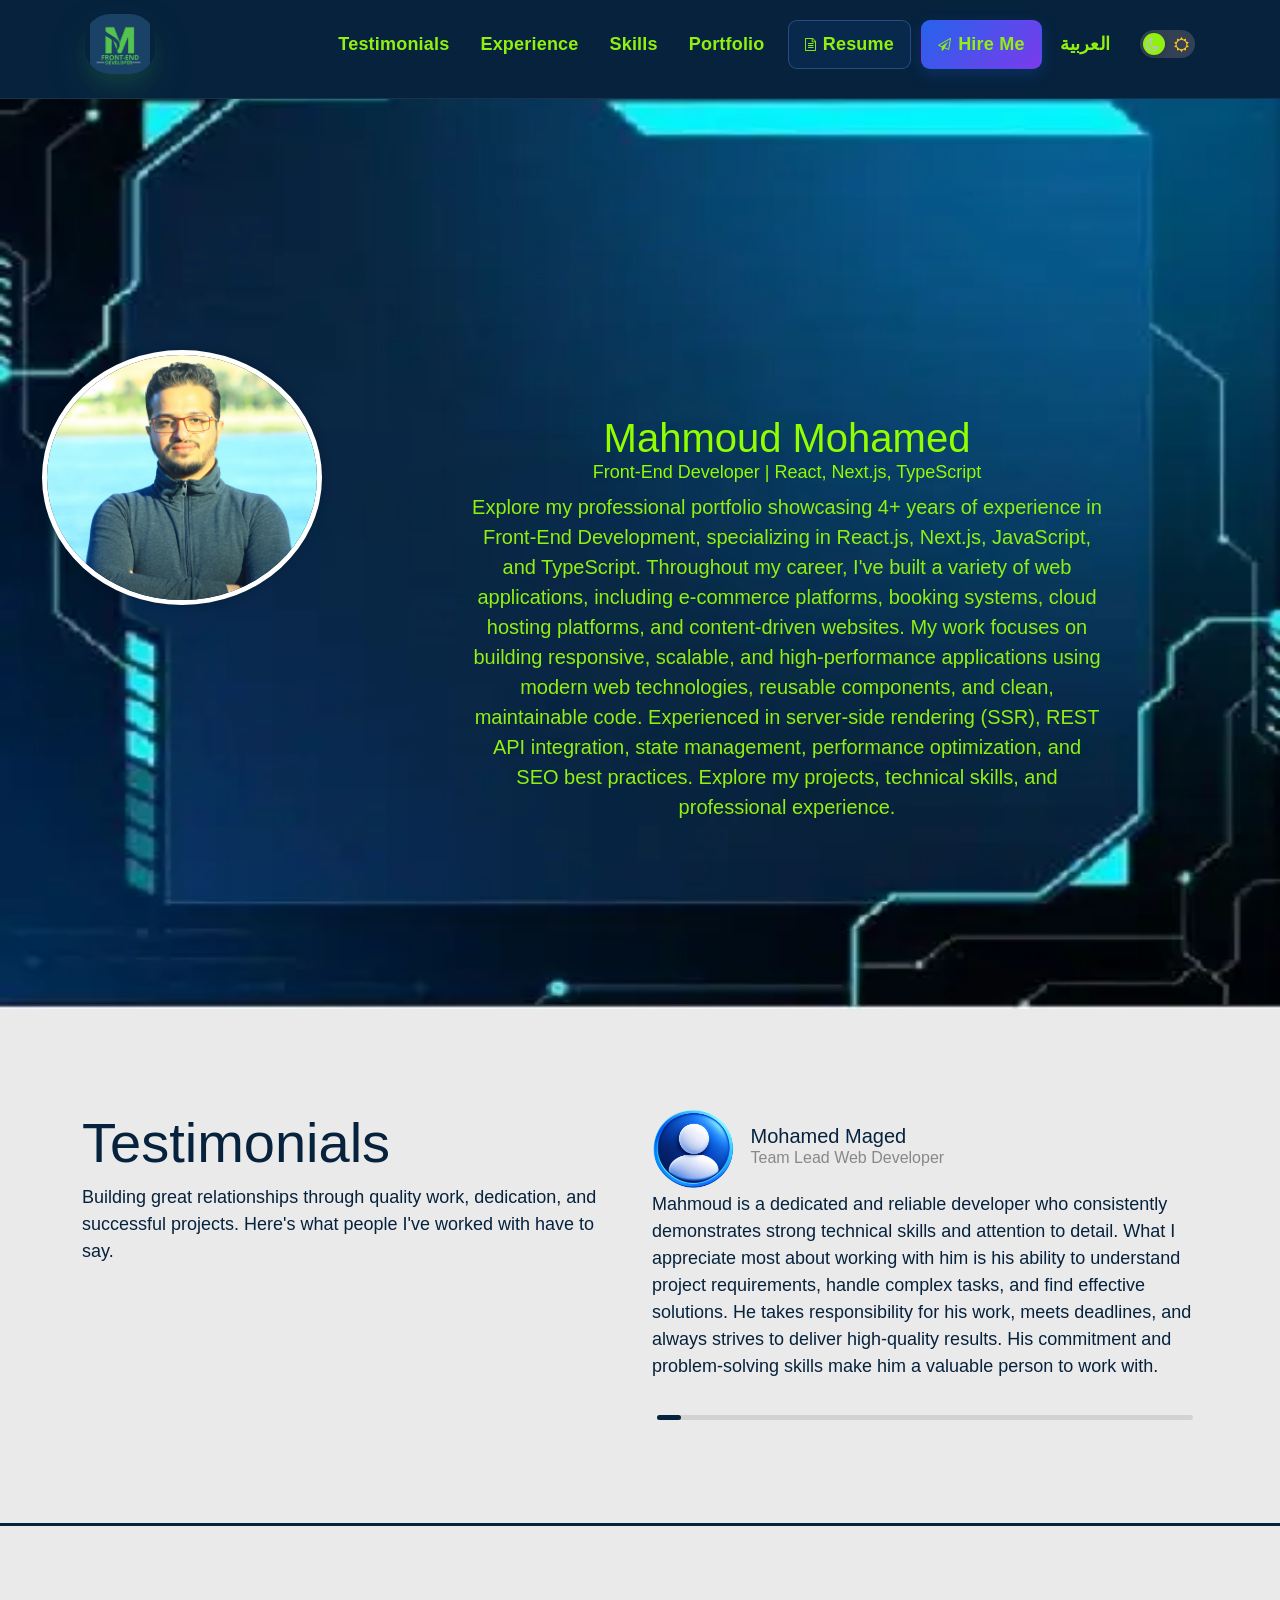
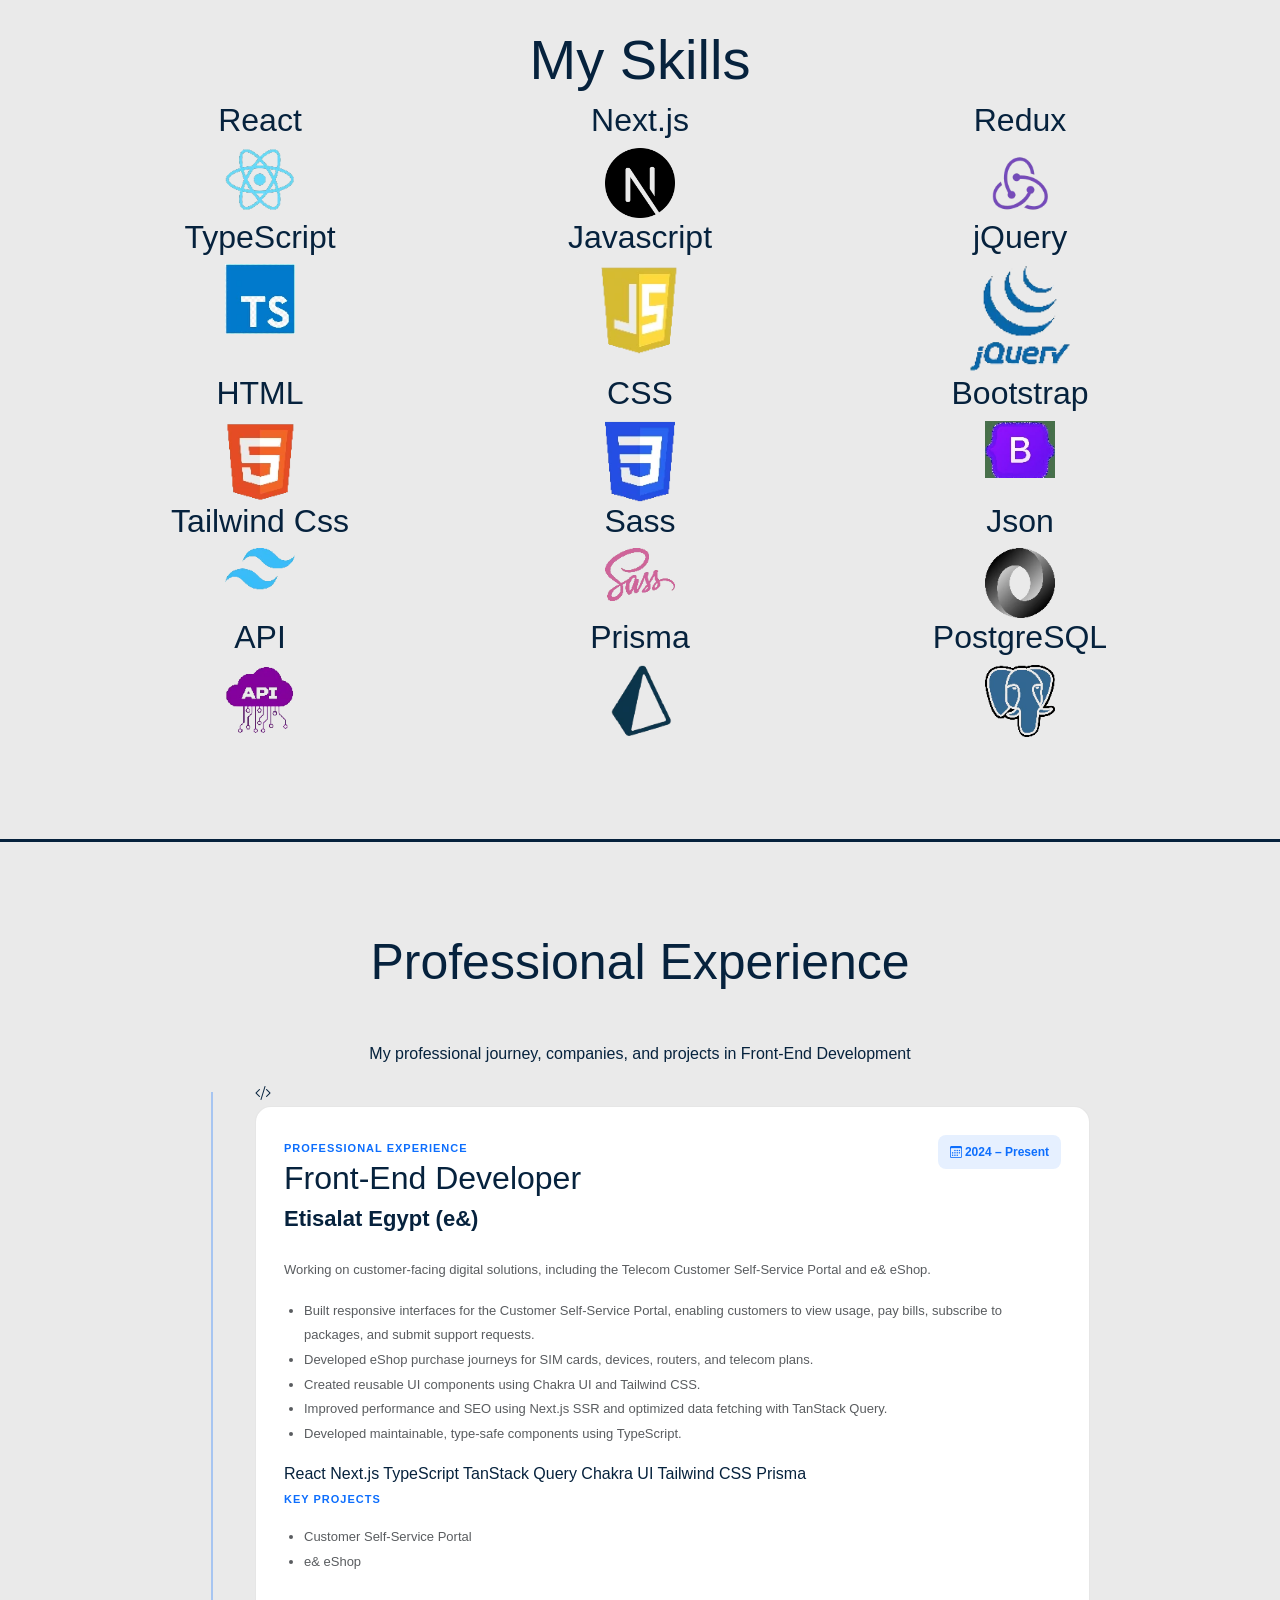
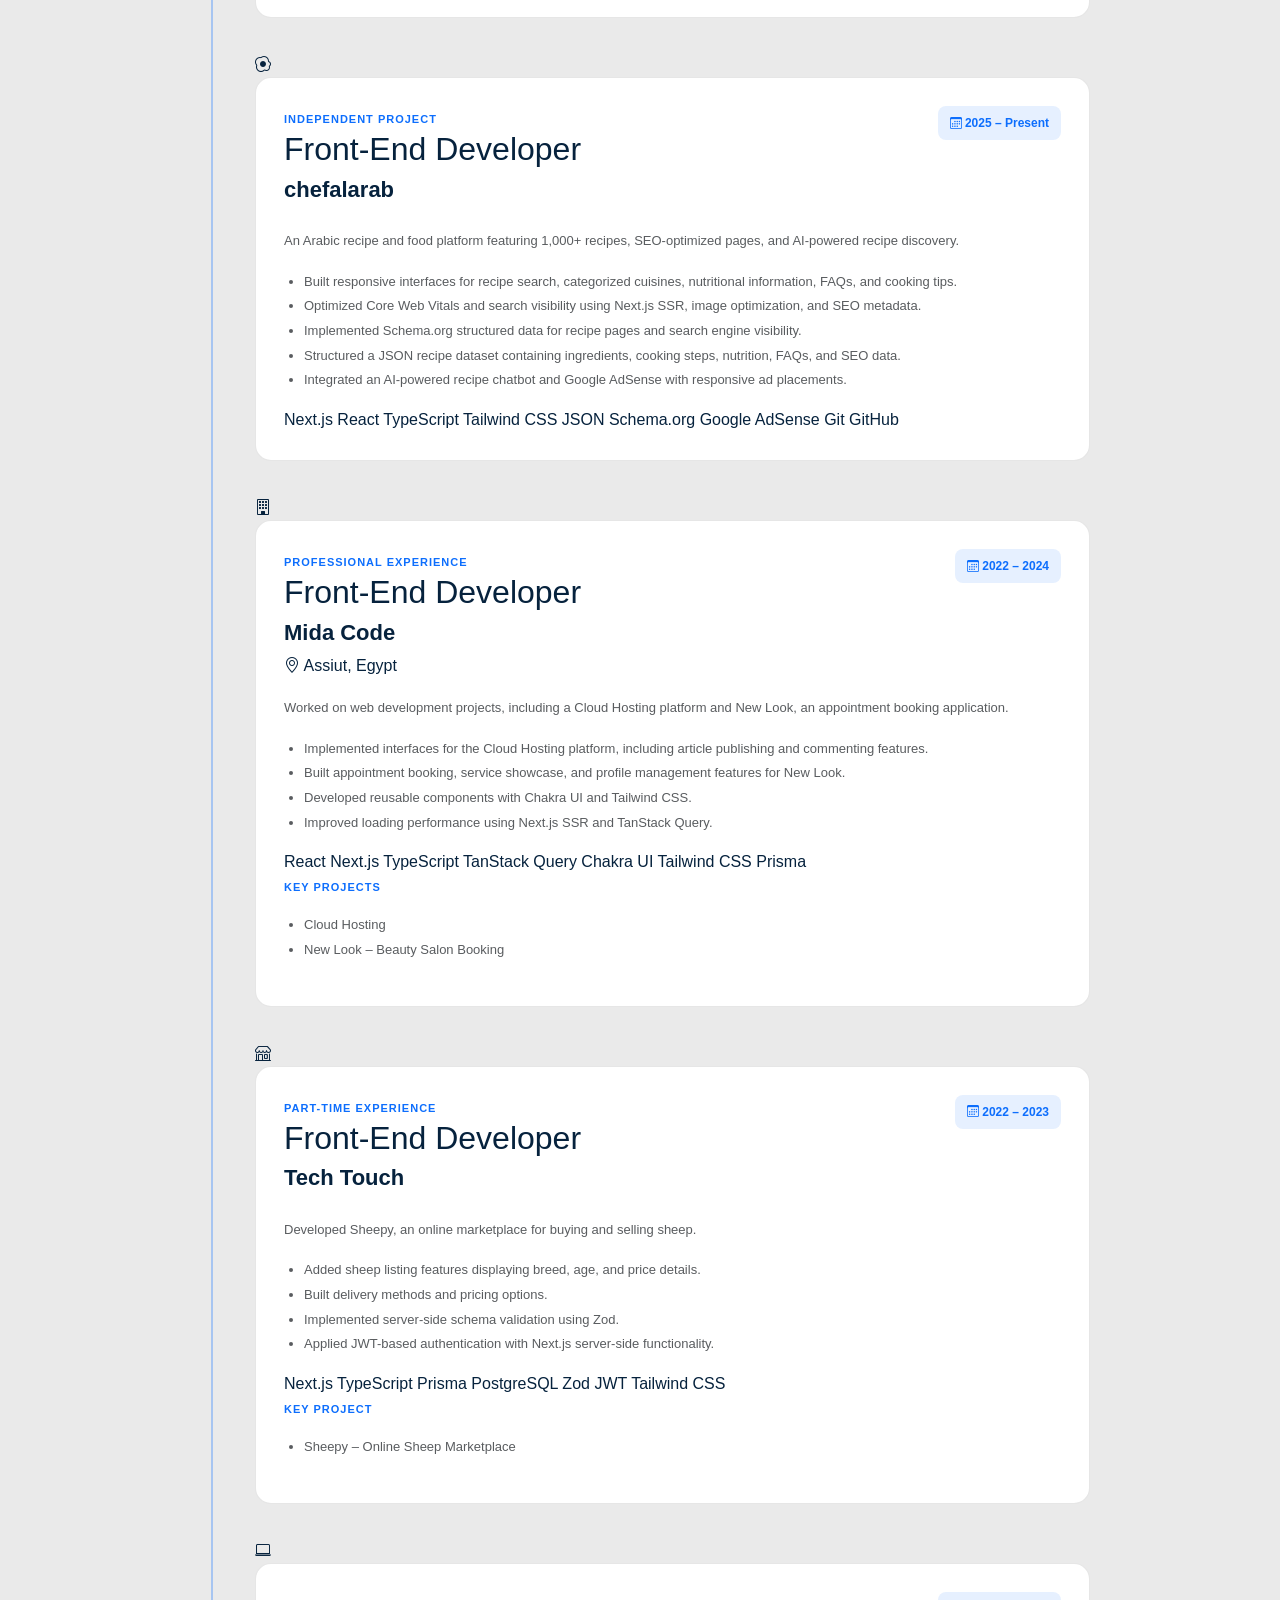
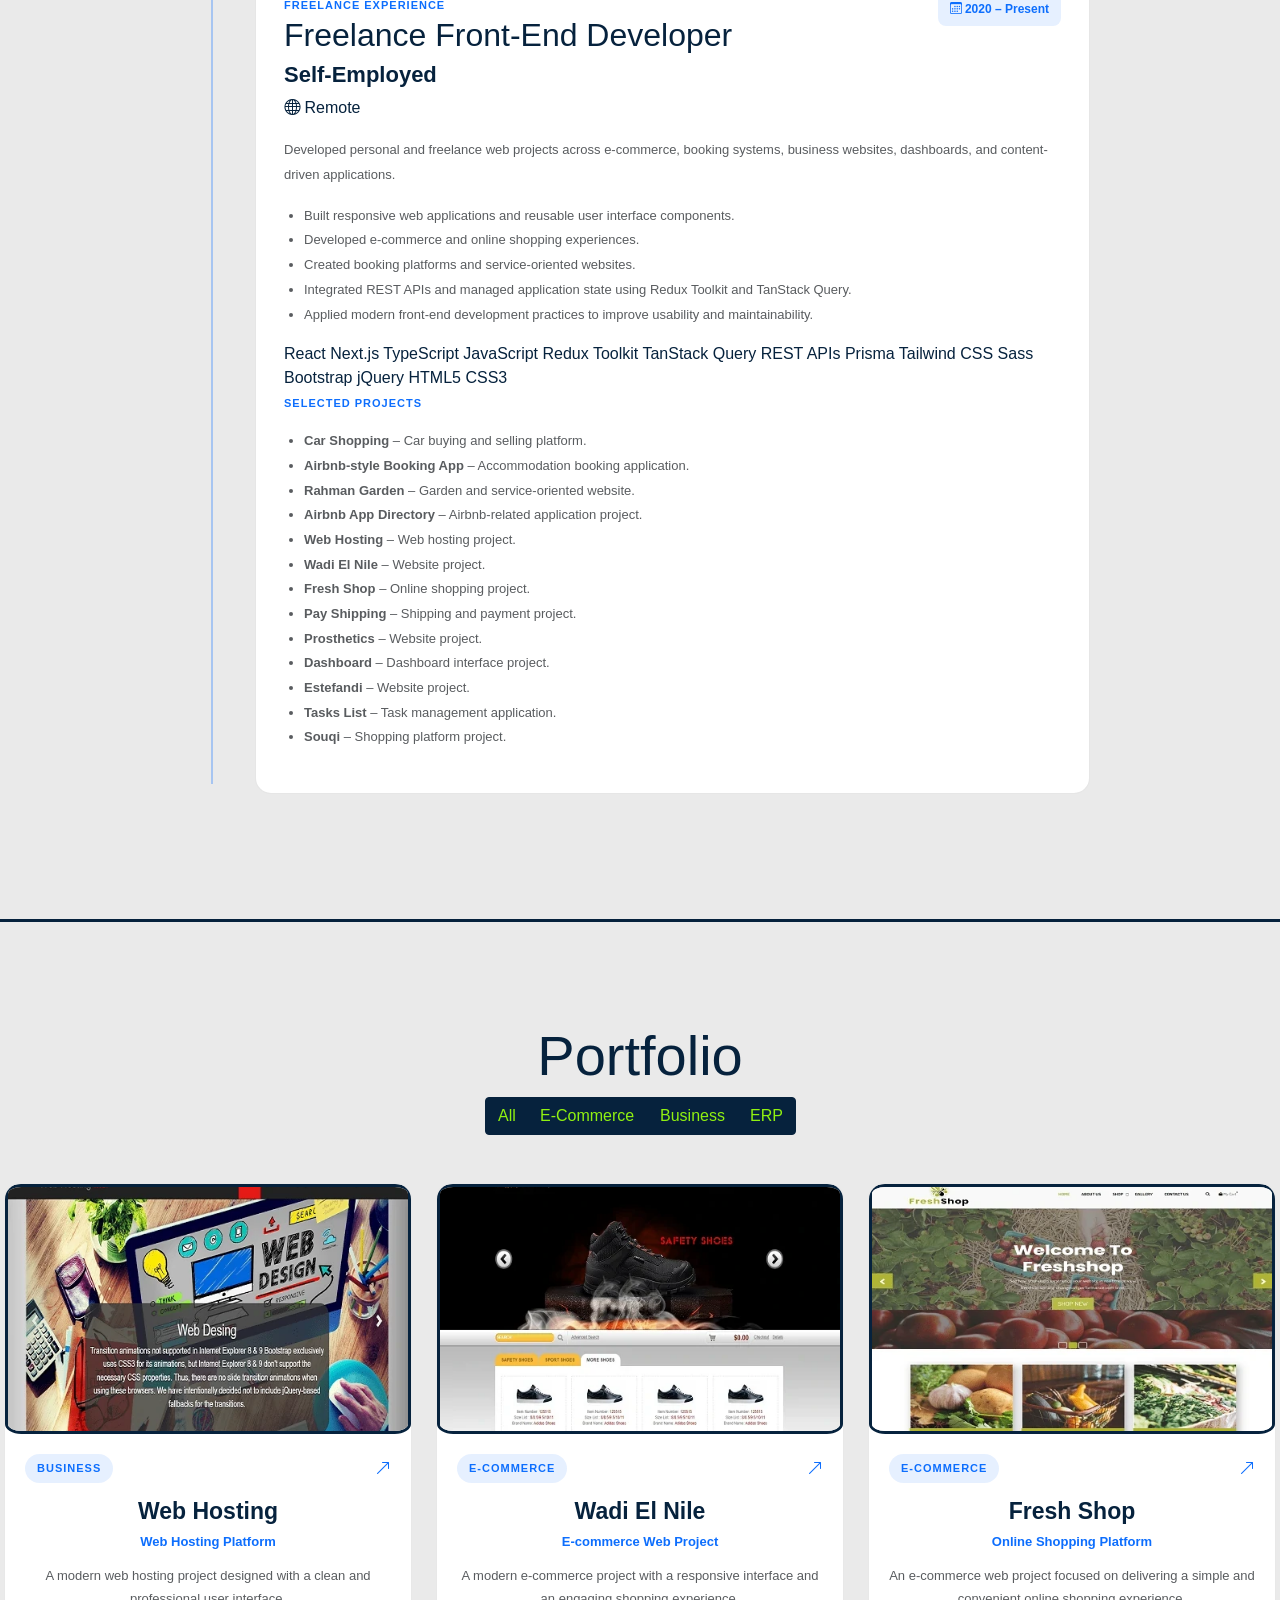
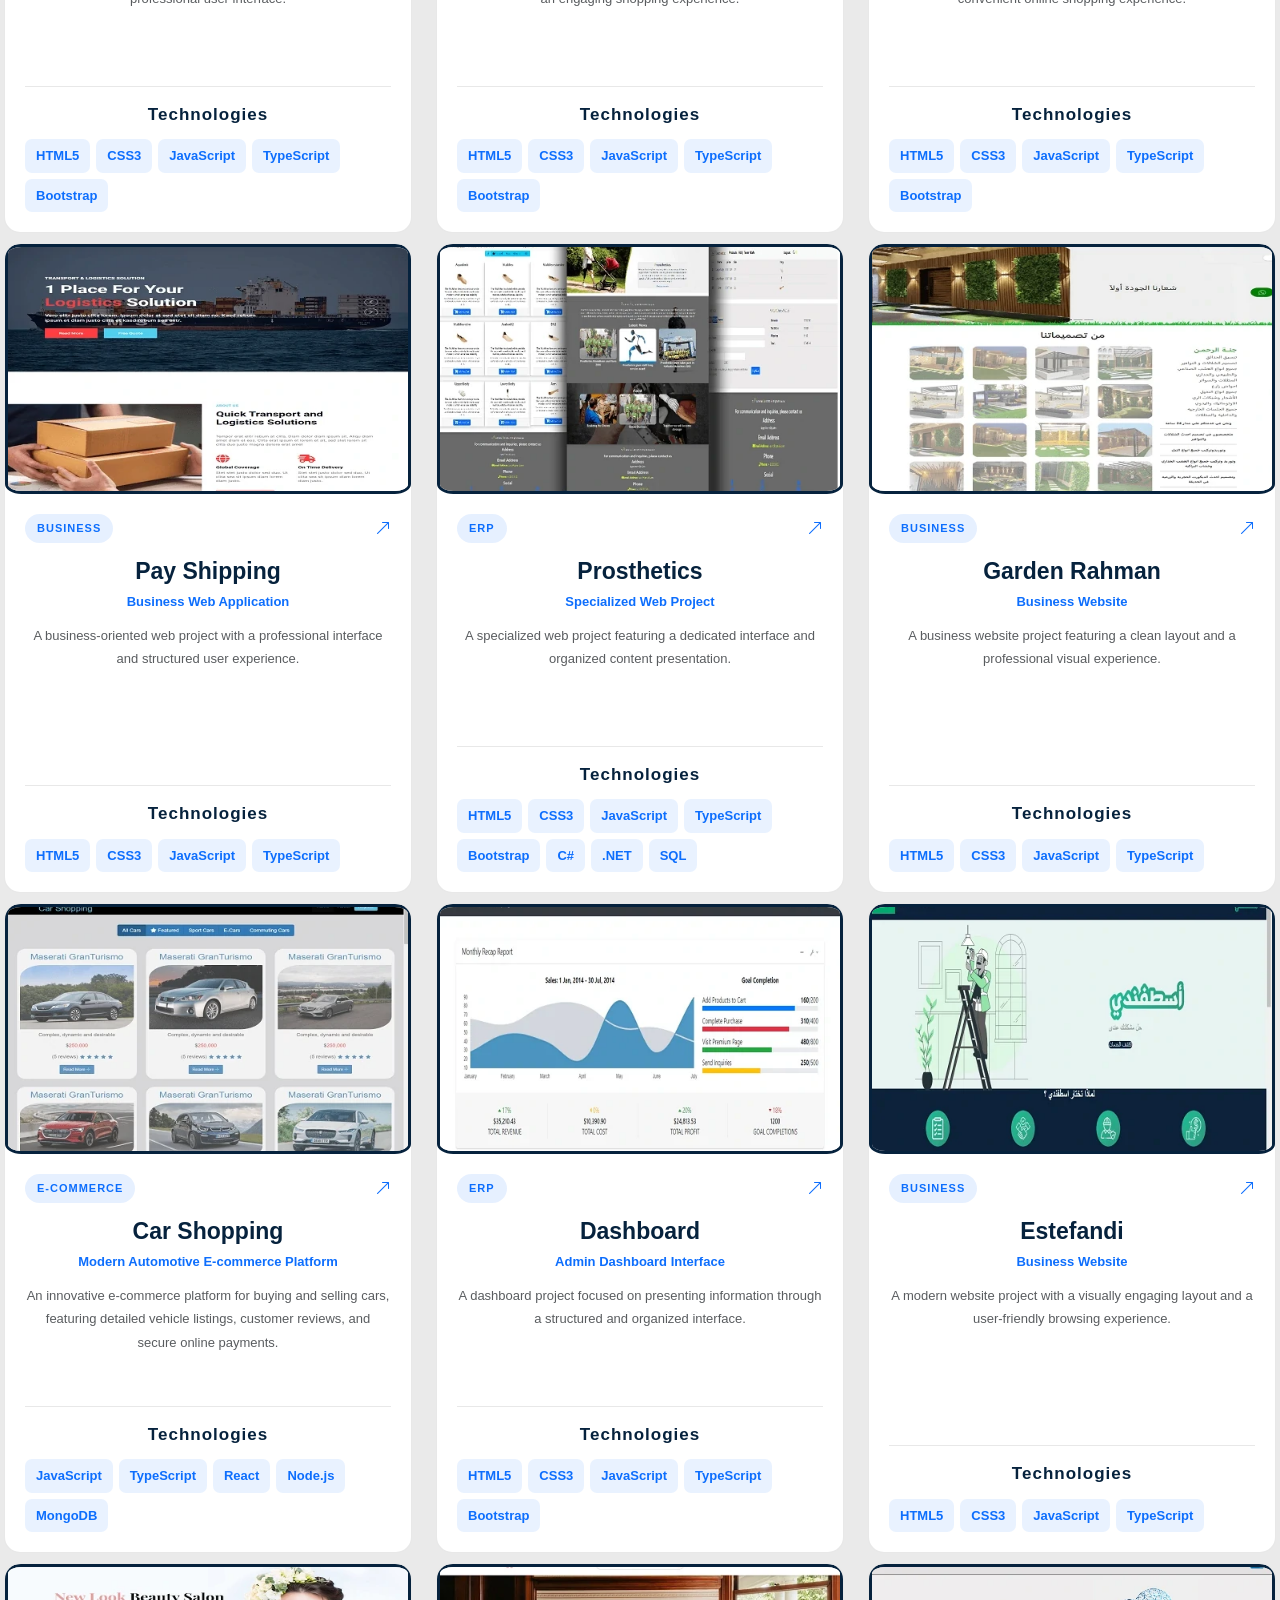
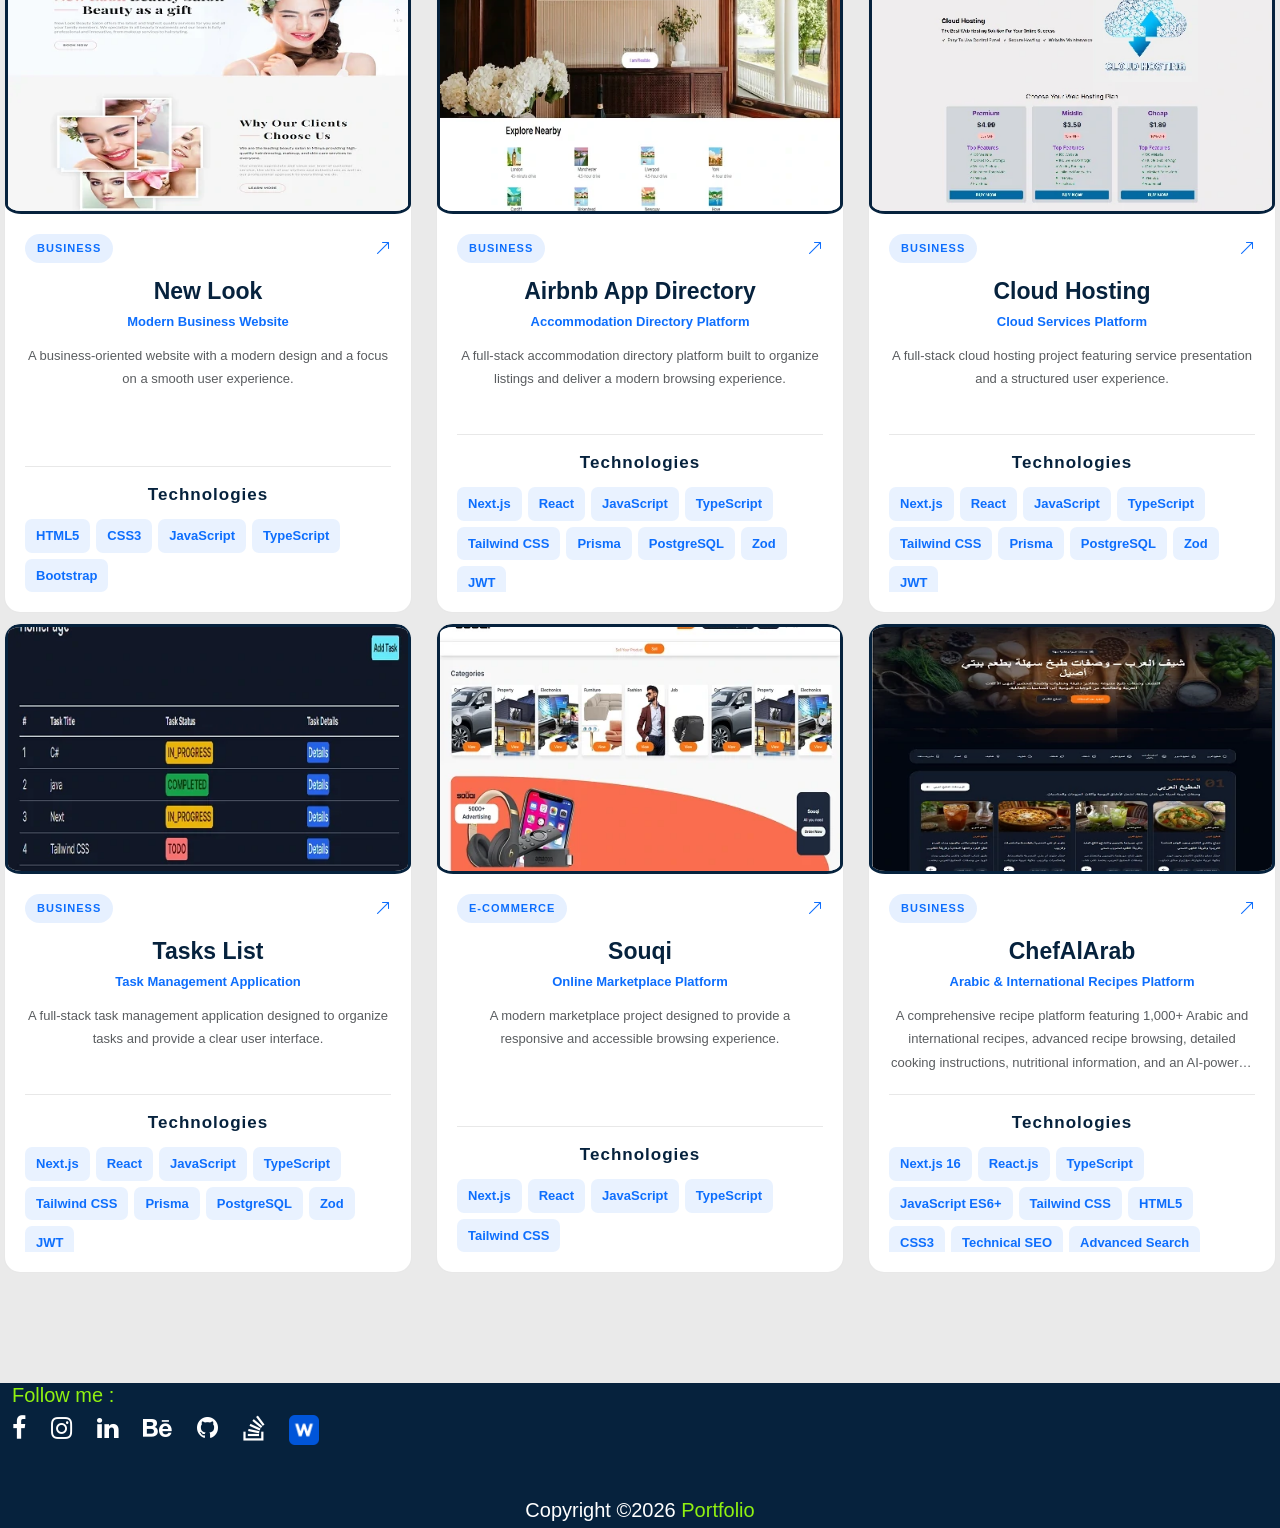
==== commit 3d615316: "edit and delete img old" ====
--- a/index.html
+++ b/index.html
@@ -770,295 +770,392 @@
             </div>
         </section>
         <!-- EXPERIENCE-->
-        <section class="experience-section section border-top" id="experience">
-            <div class="container">
-                <!-- Section Header -->
-                <div class="section-title text-center">
-                    <h2>Professional Experience</h2>
-                    <p>My professional journey and experience in Front-End Development</p>
-                </div>
-                <div class="experience-timeline">
-                    <!-- Etisalat -->
-                    <div class="experience-item">
-                        <div class="experience-marker">
-                            <i class="bi bi-code-slash"></i>
-                        </div>
-                        <div class="experience-card">
-                            <div class="experience-header">
-                                <div>
-                                    <span class="experience-type">Professional Experience</span>
-                                    <h3>Front-End Developer</h3>
-                                    <h4>Etisalat Egypt (e&amp;)</h4>
-                                </div>
-                                <span class="experience-date">
-                                    <i class="bi bi-calendar3"></i>
-                                    2024 – Present
-                                </span>
-                            </div>
-                            <p class="experience-description">
-                                Working on customer-facing digital solutions, including
-                                the Telecom Customer Self-Service Portal and e&amp; eShop.
-                            </p>
-                            <ul class="experience-list">
-                                <li>
-                                    Built responsive interfaces for the Customer
-                                    Self-Service Portal, enabling customers to view usage,
-                                    pay bills, subscribe to packages, and submit support requests.
-                                </li>
-                                <li>
-                                    Developed eShop purchase journeys for SIM cards,
-                                    devices, routers, and telecom plans.
-                                </li>
-                                <li>
-                                    Created reusable UI components using Chakra UI
-                                    and Tailwind CSS.
-                                </li>
-                                <li>
-                                    Improved performance and SEO using Next.js SSR
-                                    and optimized data fetching with TanStack Query.
-                                </li>
-                                <li>
-                                    Developed maintainable, type-safe components
-                                    using TypeScript.
-                                </li>
-                            </ul>
-                            <div class="experience-technologies">
-                                <span>React</span>
-                                <span>Next.js</span>
-                                <span>TypeScript</span>
-                                <span>TanStack Query</span>
-                                <span>Chakra UI</span>
-                                <span>Tailwind CSS</span>
-                                <span>Prisma</span>
-                            </div>
-                        </div>
-                    </div>
-                    <!-- chefalarab -->
-                    <div class="experience-item">
-                        <div class="experience-marker">
-                            <i class="bi bi-egg-fried"></i>
-                        </div>
-                        <div class="experience-card">
-                            <div class="experience-header">
-                                <div>
-                                    <span class="experience-type">Independent Project</span>
-                                    <h3>Front-End Developer</h3>
-                                    <h4>chefalarab</h4>
-                                </div>
-                                <span class="experience-date">
-                                    <i class="bi bi-calendar3"></i>
-                                    2025 – Present
-                                </span>
-                            </div>
-                            <p class="experience-description">
-                                An Arabic recipe and food platform featuring 1,000+
-                                recipes with SEO-optimized pages and AI-powered recipe discovery.
-                            </p>
-                            <ul class="experience-list">
-                                <li>
-                                    Built responsive interfaces for recipe search,
-                                    categorized cuisines, nutritional information,
-                                    FAQs, and cooking tips.
-                                </li>
-                                <li>
-                                    Optimized Core Web Vitals and search visibility
-                                    using Next.js SSR, image optimization, and SEO metadata.
-                                </li>
-                                <li>
-                                    Implemented Schema.org structured data for
-                                    recipe pages and search engine visibility.
-                                </li>
-                                <li>
-                                    Structured a JSON recipe dataset containing
-                                    ingredients, cooking steps, nutrition, FAQs, and SEO data.
-                                </li>
-                                <li>
-                                    Integrated an AI-powered recipe chatbot and
-                                    Google AdSense with responsive ad placements.
-                                </li>
-                            </ul>
-                            <div class="experience-technologies">
-                                <span>Next.js</span>
-                                <span>React</span>
-                                <span>TypeScript</span>
-                                <span>Tailwind CSS</span>
-                                <span>JSON</span>
-                                <span>Schema.org</span>
-                                <span>Google AdSense</span>
-                                <span>Git</span>
-                                <span>GitHub</span>
-                            </div>
-                            <a class="experience-link" href="https://chefalarab.com" rel="noopener noreferrer"
-                                target="_blank">
-                                Visit Project <i class="bi bi-arrow-up-right"></i>
-                            </a>
-                        </div>
-                    </div>
-                    <!-- Mida Code -->
-                    <div class="experience-item">
-                        <div class="experience-marker">
-                            <i class="bi bi-building"></i>
-                        </div>
-                        <div class="experience-card">
-                            <div class="experience-header">
-                                <div>
-                                    <span class="experience-type">Professional Experience</span>
-                                    <h3>Front-End Developer</h3>
-                                    <h4>Mida Code</h4>
-                                    <span class="experience-location">
-                                        <i class="bi bi-geo-alt"></i> Assiut, Egypt
-                                    </span>
-                                </div>
-                                <span class="experience-date">
-                                    <i class="bi bi-calendar3"></i>
-                                    2022 – 2024
-                                </span>
-                            </div>
-                            <p class="experience-description">
-                                Worked on a Cloud Hosting platform and New Look,
-                                an appointment booking web application for a women's beauty salon.
-                            </p>
-                            <ul class="experience-list">
-                                <li>
-                                    Implemented interfaces for the Cloud Hosting platform,
-                                    including article publishing and commenting features.
-                                </li>
-                                <li>
-                                    Built appointment booking, service showcase,
-                                    and profile management features for New Look.
-                                </li>
-                                <li>
-                                    Developed reusable components with Chakra UI
-                                    and Tailwind CSS.
-                                </li>
-                                <li>
-                                    Improved loading performance using Next.js SSR
-                                    and TanStack Query.
-                                </li>
-                            </ul>
-                            <div class="experience-technologies">
-                                <span>React</span>
-                                <span>Next.js</span>
-                                <span>TypeScript</span>
-                                <span>TanStack Query</span>
-                                <span>Chakra UI</span>
-                                <span>Tailwind CSS</span>
-                                <span>Prisma</span>
-                            </div>
-                        </div>
-                    </div>
-                    <!-- Tech Touch -->
-                    <div class="experience-item">
-                        <div class="experience-marker">
-                            <i class="bi bi-shop"></i>
-                        </div>
-                        <div class="experience-card">
-                            <div class="experience-header">
-                                <div>
-                                    <span class="experience-type">Part-Time Experience</span>
-                                    <h3>Front-End Developer</h3>
-                                    <h4>Tech Touch</h4>
-                                </div>
-                                <span class="experience-date">
-                                    <i class="bi bi-calendar3"></i>
-                                    2022 – 2023
-                                </span>
-                            </div>
-                            <p class="experience-description">
-                                Developed Sheepy, an online marketplace for buying
-                                and selling sheep.
-                            </p>
-                            <ul class="experience-list">
-                                <li>
-                                    Added sheep listing features displaying breed,
-                                    age, and price details.
-                                </li>
-                                <li>
-                                    Built delivery methods and pricing options.
-                                </li>
-                                <li>
-                                    Implemented server-side schema validation
-                                    using Zod.
-                                </li>
-                                <li>
-                                    Applied JWT-based authentication with
-                                    Next.js server-side functionality.
-                                </li>
-                            </ul>
-                            <div class="experience-technologies">
-                                <span>Next.js</span>
-                                <span>TypeScript</span>
-                                <span>Prisma</span>
-                                <span>PostgreSQL</span>
-                                <span>Zod</span>
-                                <span>JWT</span>
-                                <span>Tailwind CSS</span>
-                            </div>
-                        </div>
-                    </div>
-                    <!-- Freelance -->
-                    <div class="experience-item">
-                        <div class="experience-marker">
-                            <i class="bi bi-laptop"></i>
-                        </div>
-                        <div class="experience-card">
-                            <div class="experience-header">
-                                <div>
-                                    <span class="experience-type">Freelance Experience</span>
-                                    <h3>Freelance Front-End Developer</h3>
-                                    <h4>Self-Employed</h4>
-                                    <span class="experience-location">
-                                        <i class="bi bi-globe"></i> Remote
-                                    </span>
-                                </div>
-                                <span class="experience-date">
-                                    <i class="bi bi-calendar3"></i>
-                                    2020 – Present
-                                </span>
-                            </div>
-                            <p class="experience-description">
-                                Developed personal and client web applications
-                                across e-commerce, booking platforms, and business websites.
-                            </p>
-                            <ul class="experience-list">
-                                <li>
-                                    Built a car e-commerce platform for buying and selling vehicles.
-                                </li>
-                                <li>
-                                    Developed an Airbnb-style booking application
-                                    with room search and reservation management.
-                                </li>
-                                <li>
-                                    Created a garden services website with worker
-                                    booking functionality.
-                                </li>
-                                <li>
-                                    Integrated REST APIs and managed application
-                                    state using Redux Toolkit and TanStack Query.
-                                </li>
-                                <li>
-                                    Developed responsive interfaces using React,
-                                    TypeScript, JavaScript, and modern UI frameworks.
-                                </li>
-                            </ul>
-                            <div class="experience-technologies">
-                                <span>React</span>
-                                <span>TypeScript</span>
-                                <span>JavaScript</span>
-                                <span>Redux Toolkit</span>
-                                <span>TanStack Query</span>
-                                <span>REST APIs</span>
-                                <span>Prisma</span>
-                                <span>Tailwind CSS</span>
-                                <span>Sass</span>
-                                <span>Bootstrap</span>
-                                <span>jQuery</span>
-                            </div>
-                        </div>
-                    </div>
-                </div>
-            </div>
-        </section>
+     
+<section class="experience-section section border-top" id="experience">
+    <div class="container">
+
+        <div class="section-title text-center">
+            <h2>Professional Experience</h2>
+            <p>My professional journey, companies, and projects in Front-End Development</p>
+        </div>
+
+        <div class="experience-timeline">
+
+            <!-- Etisalat Egypt -->
+            <div class="experience-item">
+                <div class="experience-marker">
+                    <i class="bi bi-code-slash"></i>
+                </div>
+
+                <div class="experience-card">
+                    <div class="experience-header">
+                        <div>
+                            <span class="experience-type">Professional Experience</span>
+                            <h3>Front-End Developer</h3>
+                            <h4>Etisalat Egypt (e&amp;)</h4>
+                        </div>
+                        <span class="experience-date">
+                            <i class="bi bi-calendar3"></i>
+                            2024 – Present
+                        </span>
+                    </div>
+
+                    <p class="experience-description">
+                        Working on customer-facing digital solutions, including
+                        the Telecom Customer Self-Service Portal and e&amp; eShop.
+                    </p>
+
+                    <ul class="experience-list">
+                        <li>
+                            Built responsive interfaces for the Customer
+                            Self-Service Portal, enabling customers to view usage,
+                            pay bills, subscribe to packages, and submit support requests.
+                        </li>
+                        <li>
+                            Developed eShop purchase journeys for SIM cards,
+                            devices, routers, and telecom plans.
+                        </li>
+                        <li>
+                            Created reusable UI components using Chakra UI
+                            and Tailwind CSS.
+                        </li>
+                        <li>
+                            Improved performance and SEO using Next.js SSR
+                            and optimized data fetching with TanStack Query.
+                        </li>
+                        <li>
+                            Developed maintainable, type-safe components
+                            using TypeScript.
+                        </li>
+                    </ul>
+
+                    <div class="experience-technologies">
+                        <span>React</span>
+                        <span>Next.js</span>
+                        <span>TypeScript</span>
+                        <span>TanStack Query</span>
+                        <span>Chakra UI</span>
+                        <span>Tailwind CSS</span>
+                        <span>Prisma</span>
+                    </div>
+
+                    <div class="experience-projects">
+                        <span class="experience-type">Key Projects</span>
+                        <ul class="experience-list">
+                            <li>Customer Self-Service Portal</li>
+                            <li>e&amp; eShop</li>
+                        </ul>
+                    </div>
+                </div>
+            </div>
+
+            <!-- ChefAlArab -->
+            <div class="experience-item">
+                <div class="experience-marker">
+                    <i class="bi bi-egg-fried"></i>
+                </div>
+
+                <div class="experience-card">
+                    <div class="experience-header">
+                        <div>
+                            <span class="experience-type">Independent Project</span>
+                            <h3>Front-End Developer</h3>
+                            <h4>chefalarab</h4>
+                        </div>
+                        <span class="experience-date">
+                            <i class="bi bi-calendar3"></i>
+                            2025 – Present
+                        </span>
+                    </div>
+
+                    <p class="experience-description">
+                        An Arabic recipe and food platform featuring 1,000+
+                        recipes, SEO-optimized pages, and AI-powered recipe discovery.
+                    </p>
+
+                    <ul class="experience-list">
+                        <li>
+                            Built responsive interfaces for recipe search,
+                            categorized cuisines, nutritional information,
+                            FAQs, and cooking tips.
+                        </li>
+                        <li>
+                            Optimized Core Web Vitals and search visibility
+                            using Next.js SSR, image optimization, and SEO metadata.
+                        </li>
+                        <li>
+                            Implemented Schema.org structured data for
+                            recipe pages and search engine visibility.
+                        </li>
+                        <li>
+                            Structured a JSON recipe dataset containing
+                            ingredients, cooking steps, nutrition, FAQs, and SEO data.
+                        </li>
+                        <li>
+                            Integrated an AI-powered recipe chatbot and
+                            Google AdSense with responsive ad placements.
+                        </li>
+                    </ul>
+
+                    <div class="experience-technologies">
+                        <span>Next.js</span>
+                        <span>React</span>
+                        <span>TypeScript</span>
+                        <span>Tailwind CSS</span>
+                        <span>JSON</span>
+                        <span>Schema.org</span>
+                        <span>Google AdSense</span>
+                        <span>Git</span>
+                        <span>GitHub</span>
+                    </div>
+
+                </div>
+            </div>
+
+            <!-- Mida Code -->
+            <div class="experience-item">
+                <div class="experience-marker">
+                    <i class="bi bi-building"></i>
+                </div>
+
+                <div class="experience-card">
+                    <div class="experience-header">
+                        <div>
+                            <span class="experience-type">Professional Experience</span>
+                            <h3>Front-End Developer</h3>
+                            <h4>Mida Code</h4>
+                            <span class="experience-location">
+                                <i class="bi bi-geo-alt"></i> Assiut, Egypt
+                            </span>
+                        </div>
+                        <span class="experience-date">
+                            <i class="bi bi-calendar3"></i>
+                            2022 – 2024
+                        </span>
+                    </div>
+
+                    <p class="experience-description">
+                        Worked on web development projects, including a Cloud Hosting
+                        platform and New Look, an appointment booking application.
+                    </p>
+
+                    <ul class="experience-list">
+                        <li>
+                            Implemented interfaces for the Cloud Hosting platform,
+                            including article publishing and commenting features.
+                        </li>
+                        <li>
+                            Built appointment booking, service showcase,
+                            and profile management features for New Look.
+                        </li>
+                        <li>
+                            Developed reusable components with Chakra UI
+                            and Tailwind CSS.
+                        </li>
+                        <li>
+                            Improved loading performance using Next.js SSR
+                            and TanStack Query.
+                        </li>
+                    </ul>
+
+                    <div class="experience-technologies">
+                        <span>React</span>
+                        <span>Next.js</span>
+                        <span>TypeScript</span>
+                        <span>TanStack Query</span>
+                        <span>Chakra UI</span>
+                        <span>Tailwind CSS</span>
+                        <span>Prisma</span>
+                    </div>
+
+                    <div class="experience-projects">
+                        <span class="experience-type">Key Projects</span>
+                        <ul class="experience-list">
+                            <li>Cloud Hosting</li>
+                            <li>New Look – Beauty Salon Booking</li>
+                        </ul>
+                    </div>
+                </div>
+            </div>
+
+            <!-- Tech Touch -->
+            <div class="experience-item">
+                <div class="experience-marker">
+                    <i class="bi bi-shop"></i>
+                </div>
+
+                <div class="experience-card">
+                    <div class="experience-header">
+                        <div>
+                            <span class="experience-type">Part-Time Experience</span>
+                            <h3>Front-End Developer</h3>
+                            <h4>Tech Touch</h4>
+                        </div>
+                        <span class="experience-date">
+                            <i class="bi bi-calendar3"></i>
+                            2022 – 2023
+                        </span>
+                    </div>
+
+                    <p class="experience-description">
+                        Developed Sheepy, an online marketplace for buying
+                        and selling sheep.
+                    </p>
+
+                    <ul class="experience-list">
+                        <li>
+                            Added sheep listing features displaying breed,
+                            age, and price details.
+                        </li>
+                        <li>
+                            Built delivery methods and pricing options.
+                        </li>
+                        <li>
+                            Implemented server-side schema validation using Zod.
+                        </li>
+                        <li>
+                            Applied JWT-based authentication with
+                            Next.js server-side functionality.
+                        </li>
+                    </ul>
+
+                    <div class="experience-technologies">
+                        <span>Next.js</span>
+                        <span>TypeScript</span>
+                        <span>Prisma</span>
+                        <span>PostgreSQL</span>
+                        <span>Zod</span>
+                        <span>JWT</span>
+                        <span>Tailwind CSS</span>
+                    </div>
+
+                    <div class="experience-projects">
+                        <span class="experience-type">Key Project</span>
+                        <ul class="experience-list">
+                            <li>Sheepy – Online Sheep Marketplace</li>
+                        </ul>
+                    </div>
+                </div>
+            </div>
+
+            <!-- Freelance -->
+            <div class="experience-item">
+                <div class="experience-marker">
+                    <i class="bi bi-laptop"></i>
+                </div>
+
+                <div class="experience-card">
+                    <div class="experience-header">
+                        <div>
+                            <span class="experience-type">Freelance Experience</span>
+                            <h3>Freelance Front-End Developer</h3>
+                            <h4>Self-Employed</h4>
+                            <span class="experience-location">
+                                <i class="bi bi-globe"></i> Remote
+                            </span>
+                        </div>
+                        <span class="experience-date">
+                            <i class="bi bi-calendar3"></i>
+                            2020 – Present
+                        </span>
+                    </div>
+
+                    <p class="experience-description">
+                        Developed personal and freelance web projects across
+                        e-commerce, booking systems, business websites,
+                        dashboards, and content-driven applications.
+                    </p>
+
+                    <ul class="experience-list">
+                        <li>
+                            Built responsive web applications and reusable
+                            user interface components.
+                        </li>
+                        <li>
+                            Developed e-commerce and online shopping experiences.
+                        </li>
+                        <li>
+                            Created booking platforms and service-oriented websites.
+                        </li>
+                        <li>
+                            Integrated REST APIs and managed application
+                            state using Redux Toolkit and TanStack Query.
+                        </li>
+                        <li>
+                            Applied modern front-end development practices
+                            to improve usability and maintainability.
+                        </li>
+                    </ul>
+
+                    <div class="experience-technologies">
+                        <span>React</span>
+                        <span>Next.js</span>
+                        <span>TypeScript</span>
+                        <span>JavaScript</span>
+                        <span>Redux Toolkit</span>
+                        <span>TanStack Query</span>
+                        <span>REST APIs</span>
+                        <span>Prisma</span>
+                        <span>Tailwind CSS</span>
+                        <span>Sass</span>
+                        <span>Bootstrap</span>
+                        <span>jQuery</span>
+                        <span>HTML5</span>
+                        <span>CSS3</span>
+                    </div>
+
+                    <div class="experience-projects">
+                        <span class="experience-type">Selected Projects</span>
+
+                        <ul class="experience-list">
+                            <li>
+                                <strong>Car Shopping</strong> – Car buying and selling platform.
+                            </li>
+                            <li>
+                                <strong>Airbnb-style Booking App</strong> – Accommodation booking application.
+                            </li>
+                            <li>
+                                <strong>Rahman Garden</strong> – Garden and service-oriented website.
+                            </li>
+                            <li>
+                                <strong>Airbnb App Directory</strong> – Airbnb-related application project.
+                            </li>
+                            <li>
+                                <strong>Web Hosting</strong> – Web hosting project.
+                            </li>
+                            <li>
+                                <strong>Wadi El Nile</strong> – Website project.
+                            </li>
+                            <li>
+                                <strong>Fresh Shop</strong> – Online shopping project.
+                            </li>
+                            <li>
+                                <strong>Pay Shipping</strong> – Shipping and payment project.
+                            </li>
+                            <li>
+                                <strong>Prosthetics</strong> – Website project.
+                            </li>
+                            <li>
+                                <strong>Dashboard</strong> – Dashboard interface project.
+                            </li>
+                            <li>
+                                <strong>Estefandi</strong> – Website project.
+                            </li>
+                            <li>
+                                <strong>Tasks List</strong> – Task management application.
+                            </li>
+                            <li>
+                                <strong>Souqi</strong> – Shopping platform project.
+                            </li>
+                        </ul>
+                    </div>
+                </div>
+            </div>
+
+        </div>
+    </div>
+</section>
+
         <!---portfolio-->
  
         <section class="text-center border-top" id="portfolio">
--- a/assets/css/staylemahmoud.css
+++ b/assets/css/staylemahmoud.css
@@ -580,8 +580,8 @@
 
 .technology-label {
   display: block;
-  font-size: 11px;
-  font-weight: 700;
+  font-size: 17px;
+  font-weight: bold;
   letter-spacing: 1px;
   margin-bottom: 12px;
 }
@@ -593,12 +593,16 @@
 }
 
 .technology-list span {
-  font-size: 11px;
-  font-weight: 600;
+  font-size: 13px;
+  font-weight: bolder;
   padding: 7px 11px;
   border-radius: 7px;
   color: var(--bs-primary);
   background: rgba(var(--bs-primary-rgb), 0.09);
+  transition: transform 0.8s ease;
+}
+.technology-list span:hover {
+  transform: scale(1.08);
 }
 
 @media (max-width: 576px) {
--- a/assets/css/style.css
+++ b/assets/css/style.css
@@ -55,9 +55,16 @@
   box-sizing: border-box;
 }
 
-html,
-body {
-  overflow-x: hidden;
+html[lang=ar] footer {
+  direction: rtl;
+  width: 100%;
+  margin: 0 !important;
+  padding: 0 !important;
+  overflow: hidden;
+}
+html[lang=ar] footer .copyright {
+  margin: 0 !important;
+  padding: 0 !important;
 }
 
 html {
@@ -65,28 +72,16 @@
   line-height: 1.15;
   -webkit-text-size-adjust: 100%;
   -webkit-tap-highlight-color: transparent;
+  overflow-x: hidden;
 }
 
 body {
-  margin: 0;
-  /* Removes default body margin */
-  height: 100vh;
-  /* Full viewport height */
-  overflow: auto;
-  /* Ensures the content does not disappear */
-}
-
-article,
-footer,
-header,
-section {
-  display: block;
-}
-
-body {
-  width: auto;
+  width: 100%;
+  min-height: 100vh;
   height: auto;
-  margin: 0;
+  overflow-x: clip !important;
+  margin: 0 !important;
+  padding: 0 !important;
   font-family: -apple-system, BlinkMacSystemFont, "Segoe UI", Roboto, "Helvetica Neue", Arial, "Noto Sans", sans-serif, "Apple Color Emoji", "Segoe UI Emoji", "Segoe UI Symbol", "Noto Color Emoji";
   font-size: 1rem;
   font-weight: 400;
@@ -95,6 +90,13 @@
   text-align: left;
   background-color: #eaeaea;
   overflow-x: hidden !important;
+}
+
+article,
+footer,
+header,
+section {
+  display: block;
 }
 
 [tabindex="-1"]:focus:not(:focus-visible) {
@@ -756,16 +758,21 @@
   color: #90f111 !important;
   border: none;
   height: 145px;
+  width: 100%;
+  display: block;
+  position: relative;
+  bottom: 0;
+  margin: 0 !important;
+  border: 0 !important;
+  padding: 0;
 }
 footer .socials {
-  margin: 0;
+  margin: 0 50px 0 0;
   padding: 0;
   list-style: none;
   display: flex;
   align-items: center;
   justify-content: flex-start;
-  color: #90f111 !important;
-  margin-right: 50px;
 }
 footer .socials .i_icone {
   color: #fff;
@@ -774,7 +781,10 @@
 }
 footer .left {
   position: relative;
-  bottom: 0px;
+  bottom: 0;
+}
+footer .copyright {
+  margin-bottom: 0;
 }
 
 .grid {
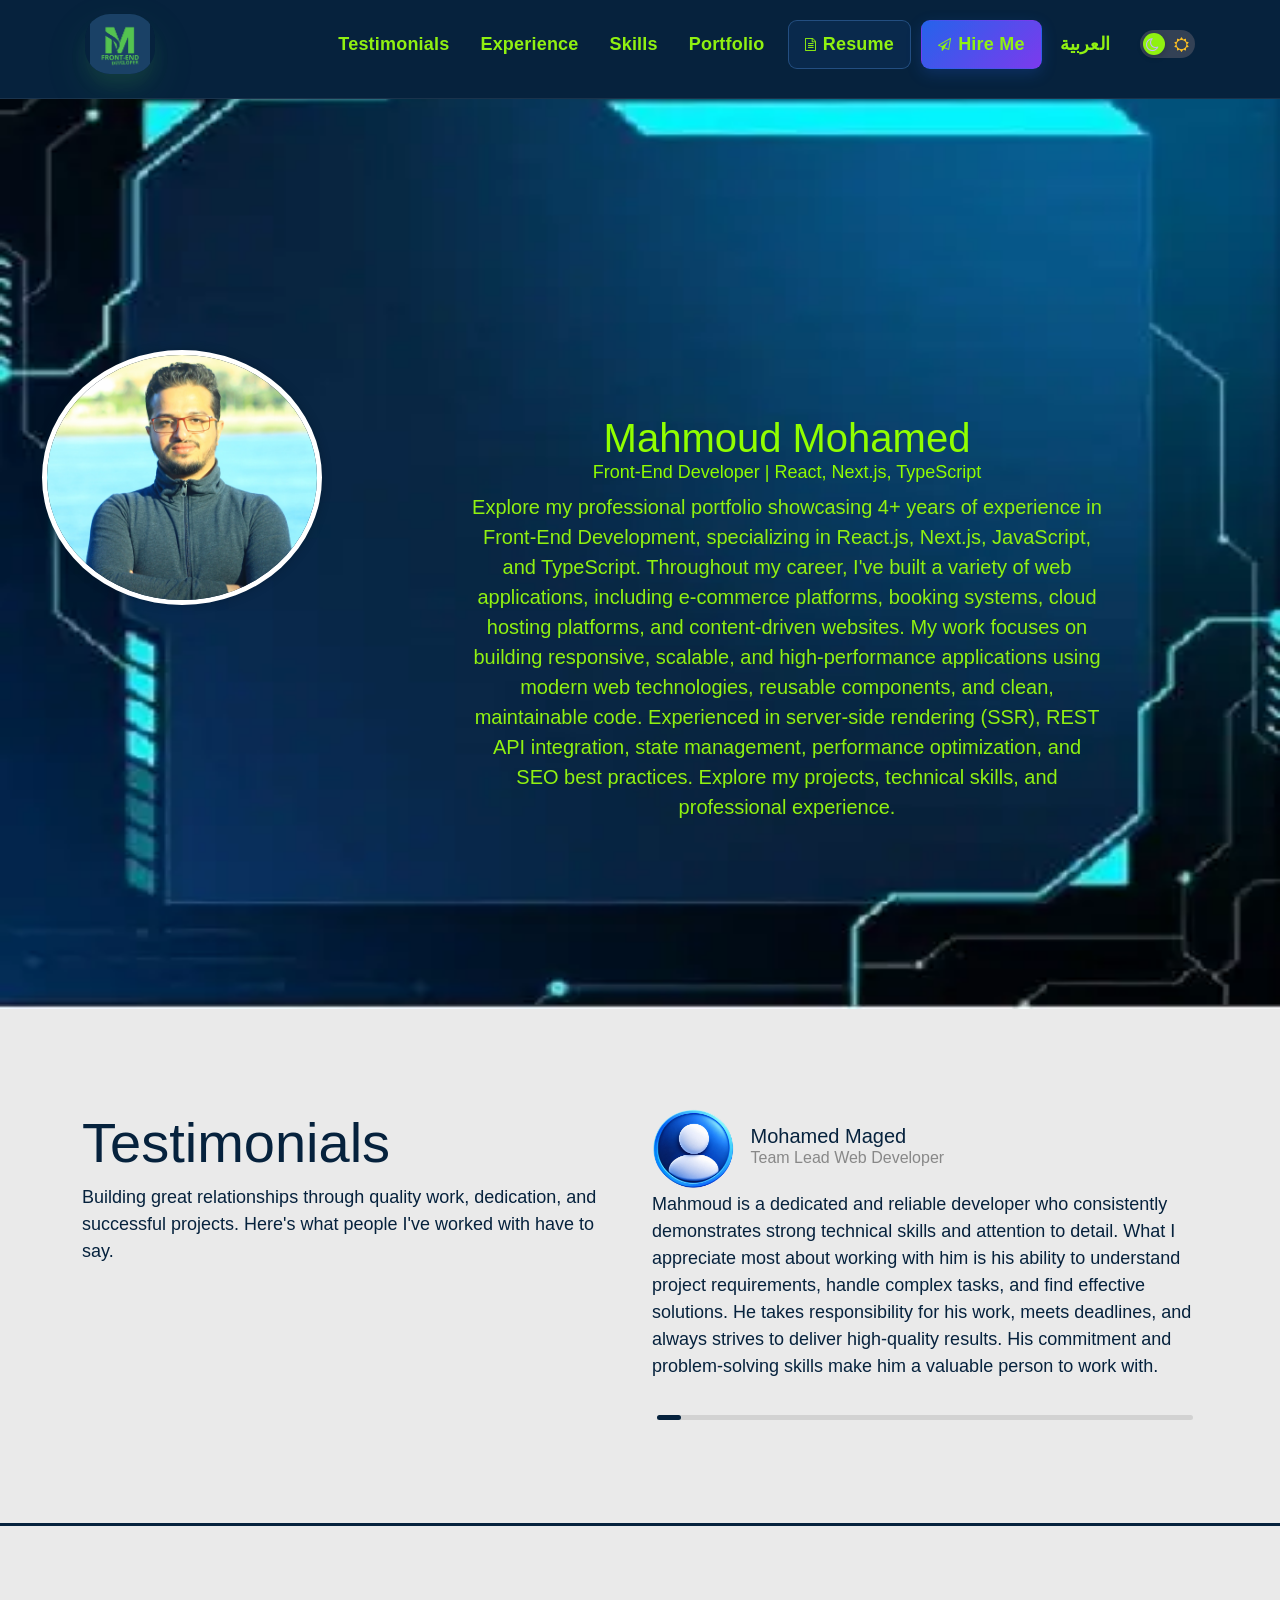
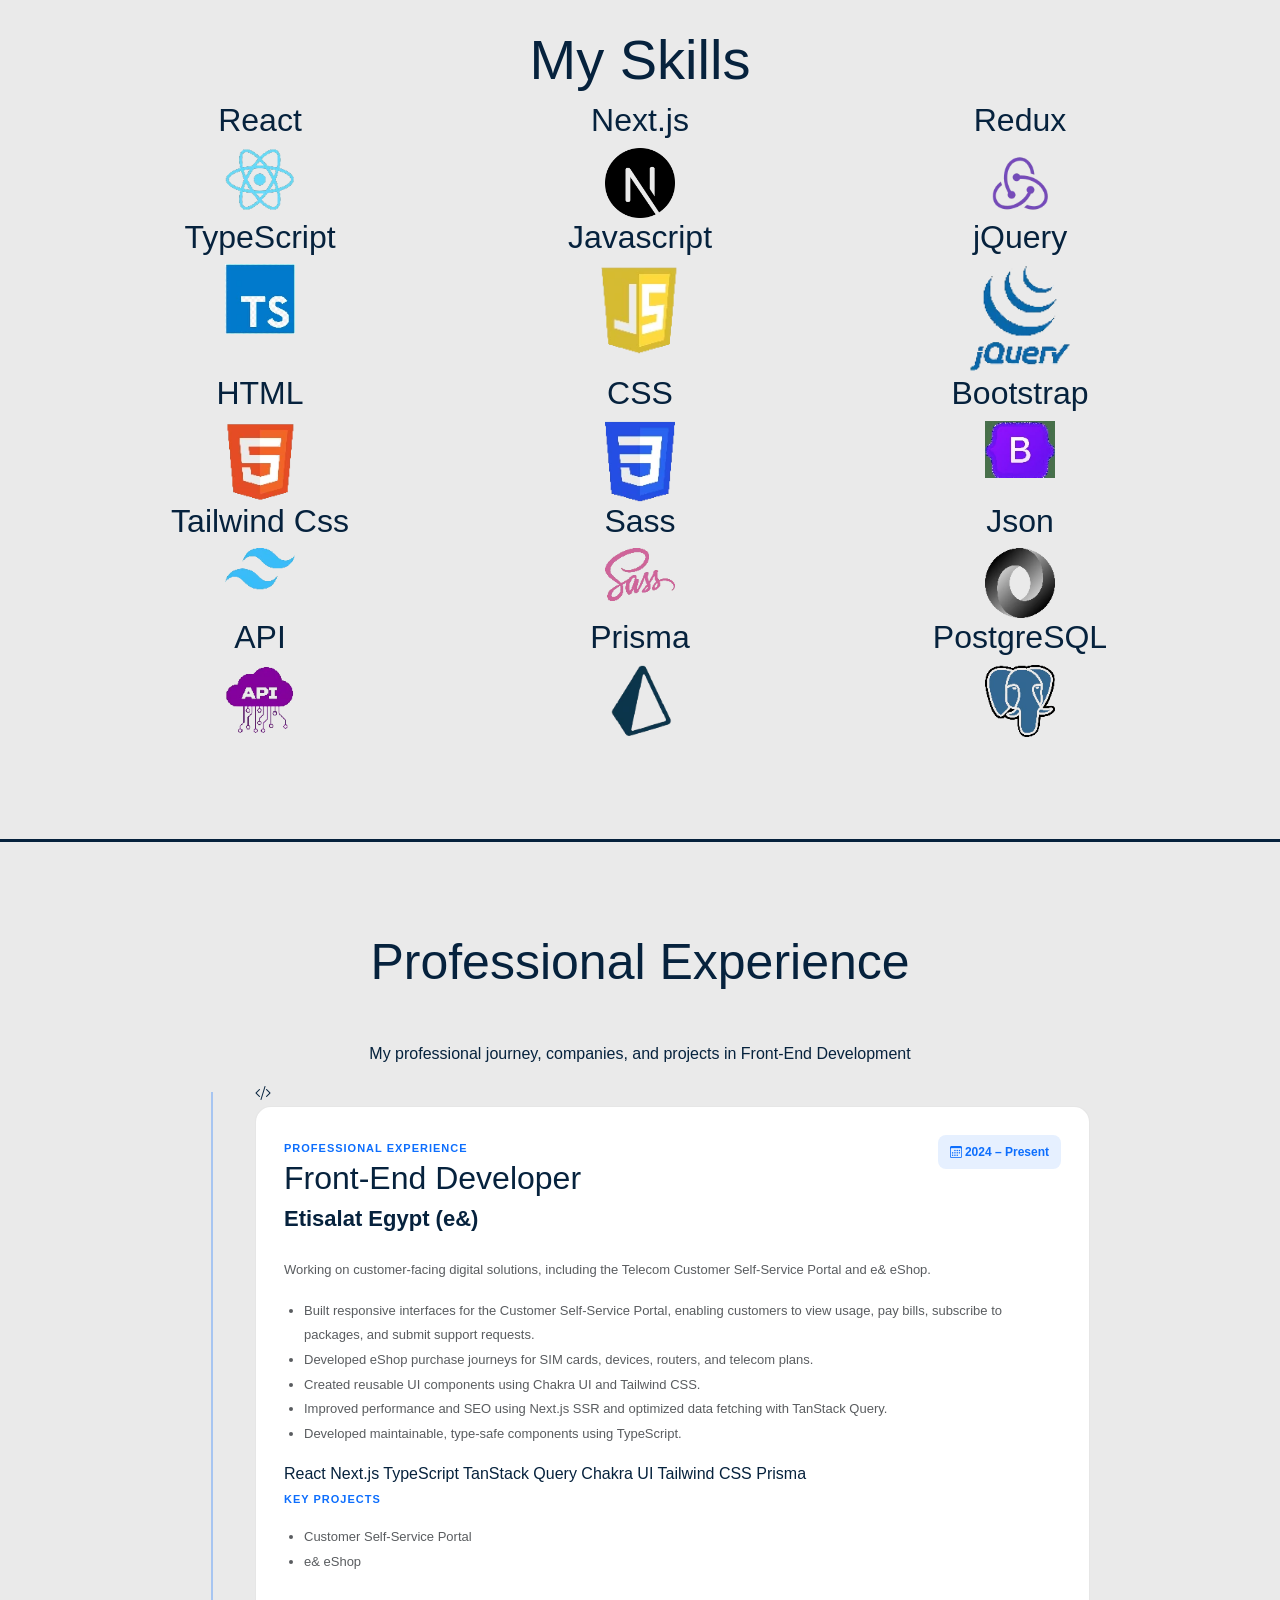
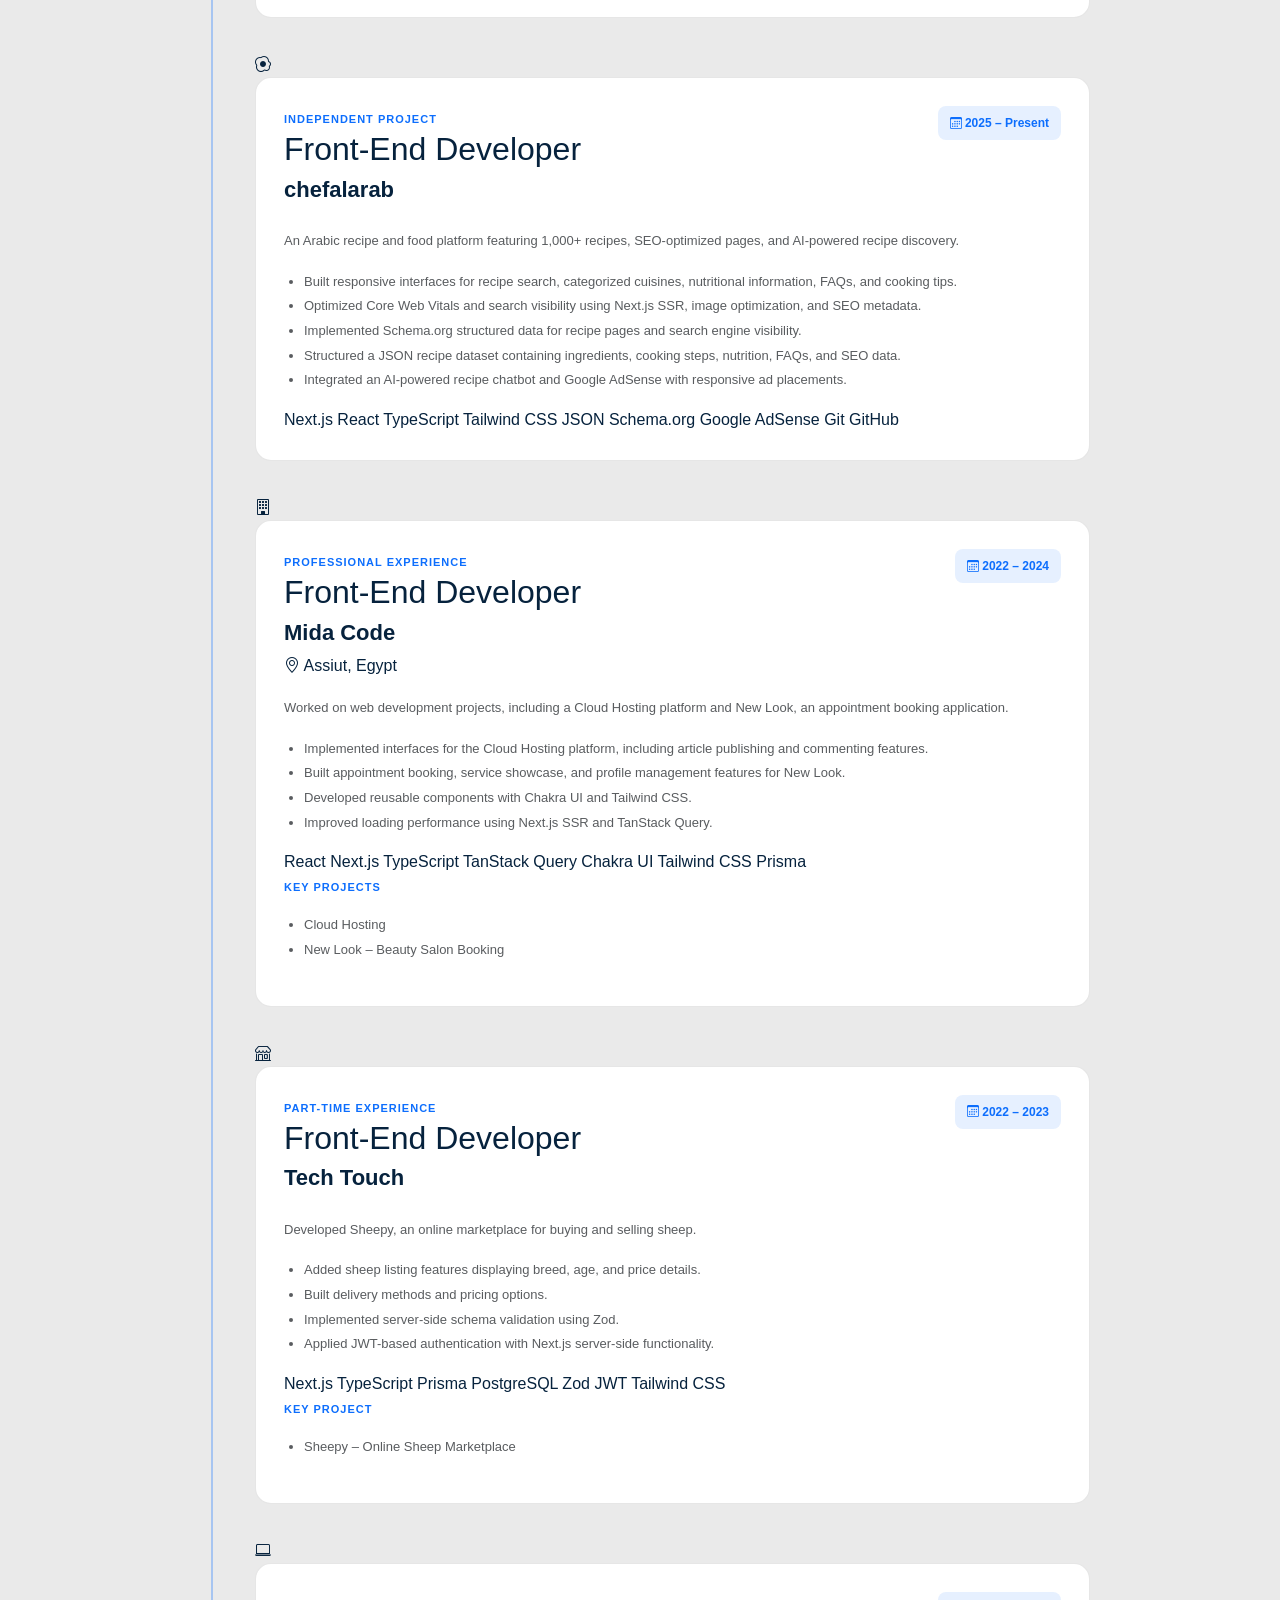
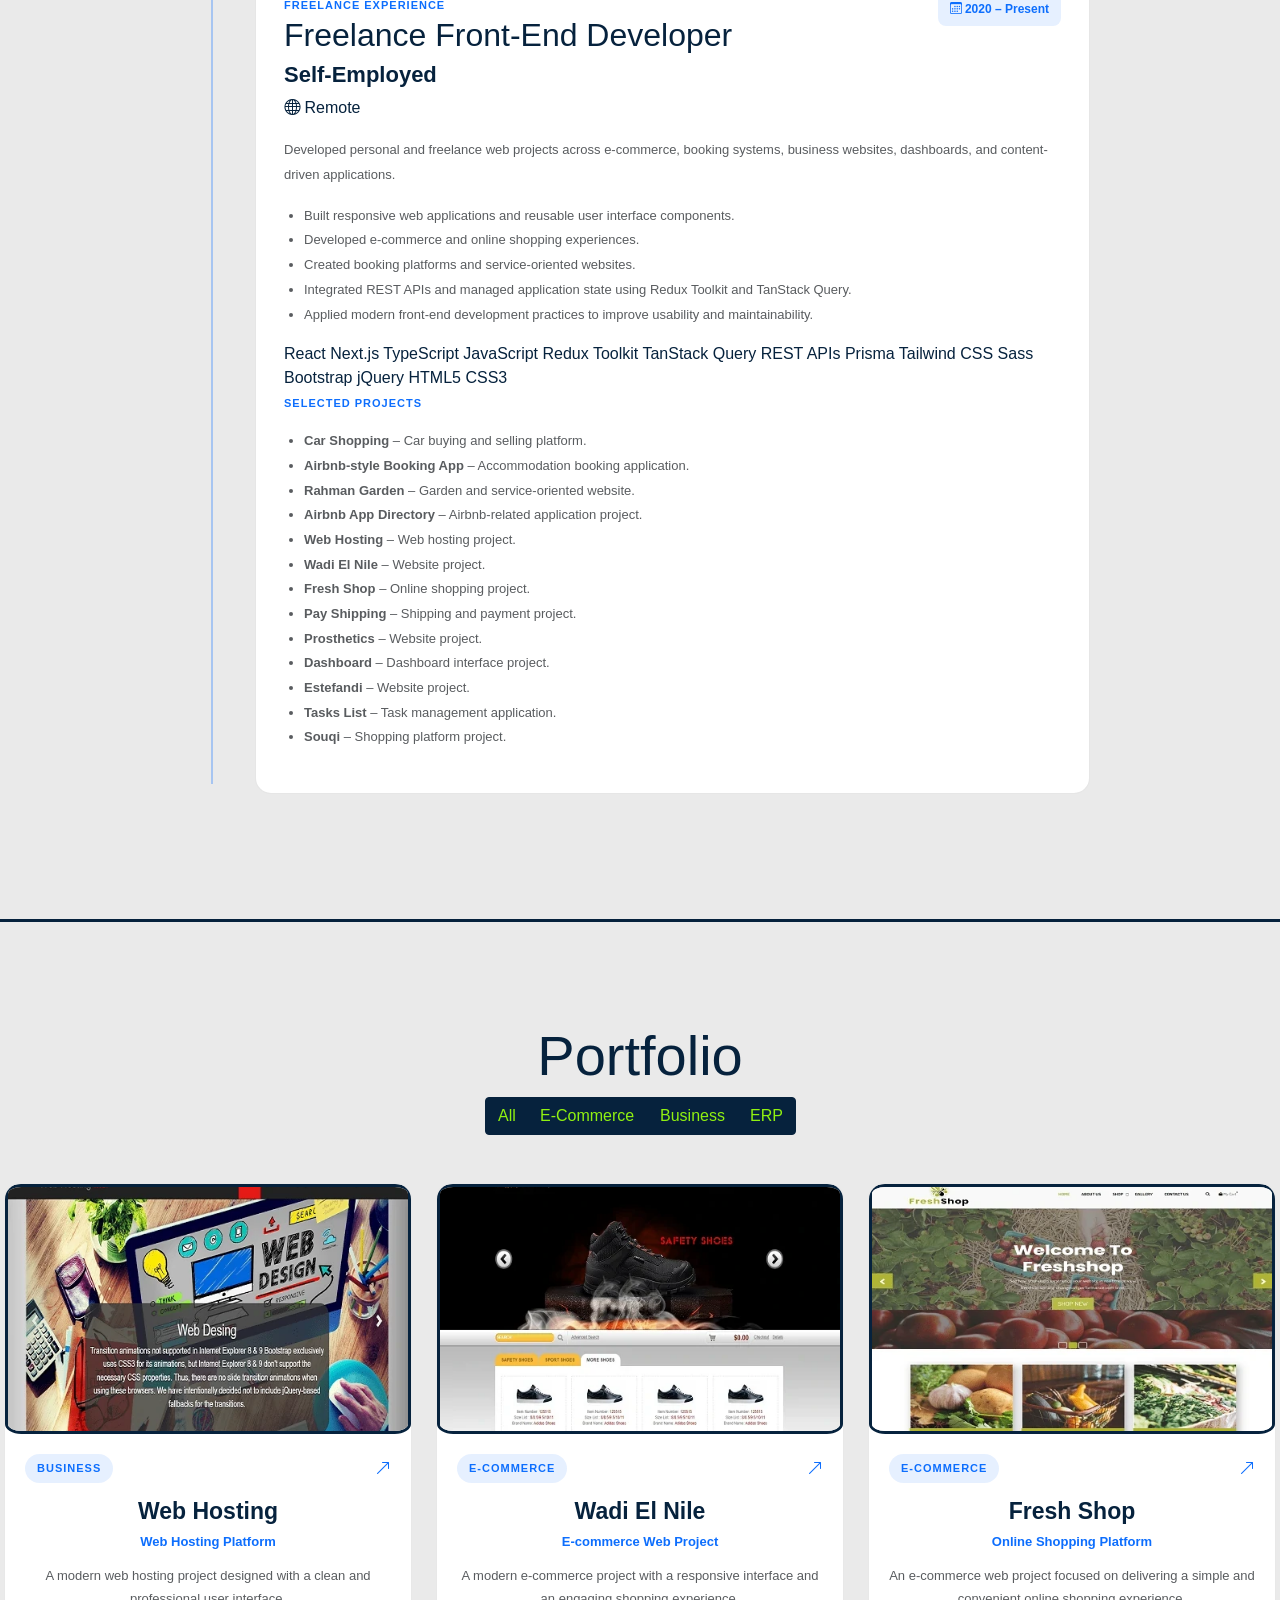
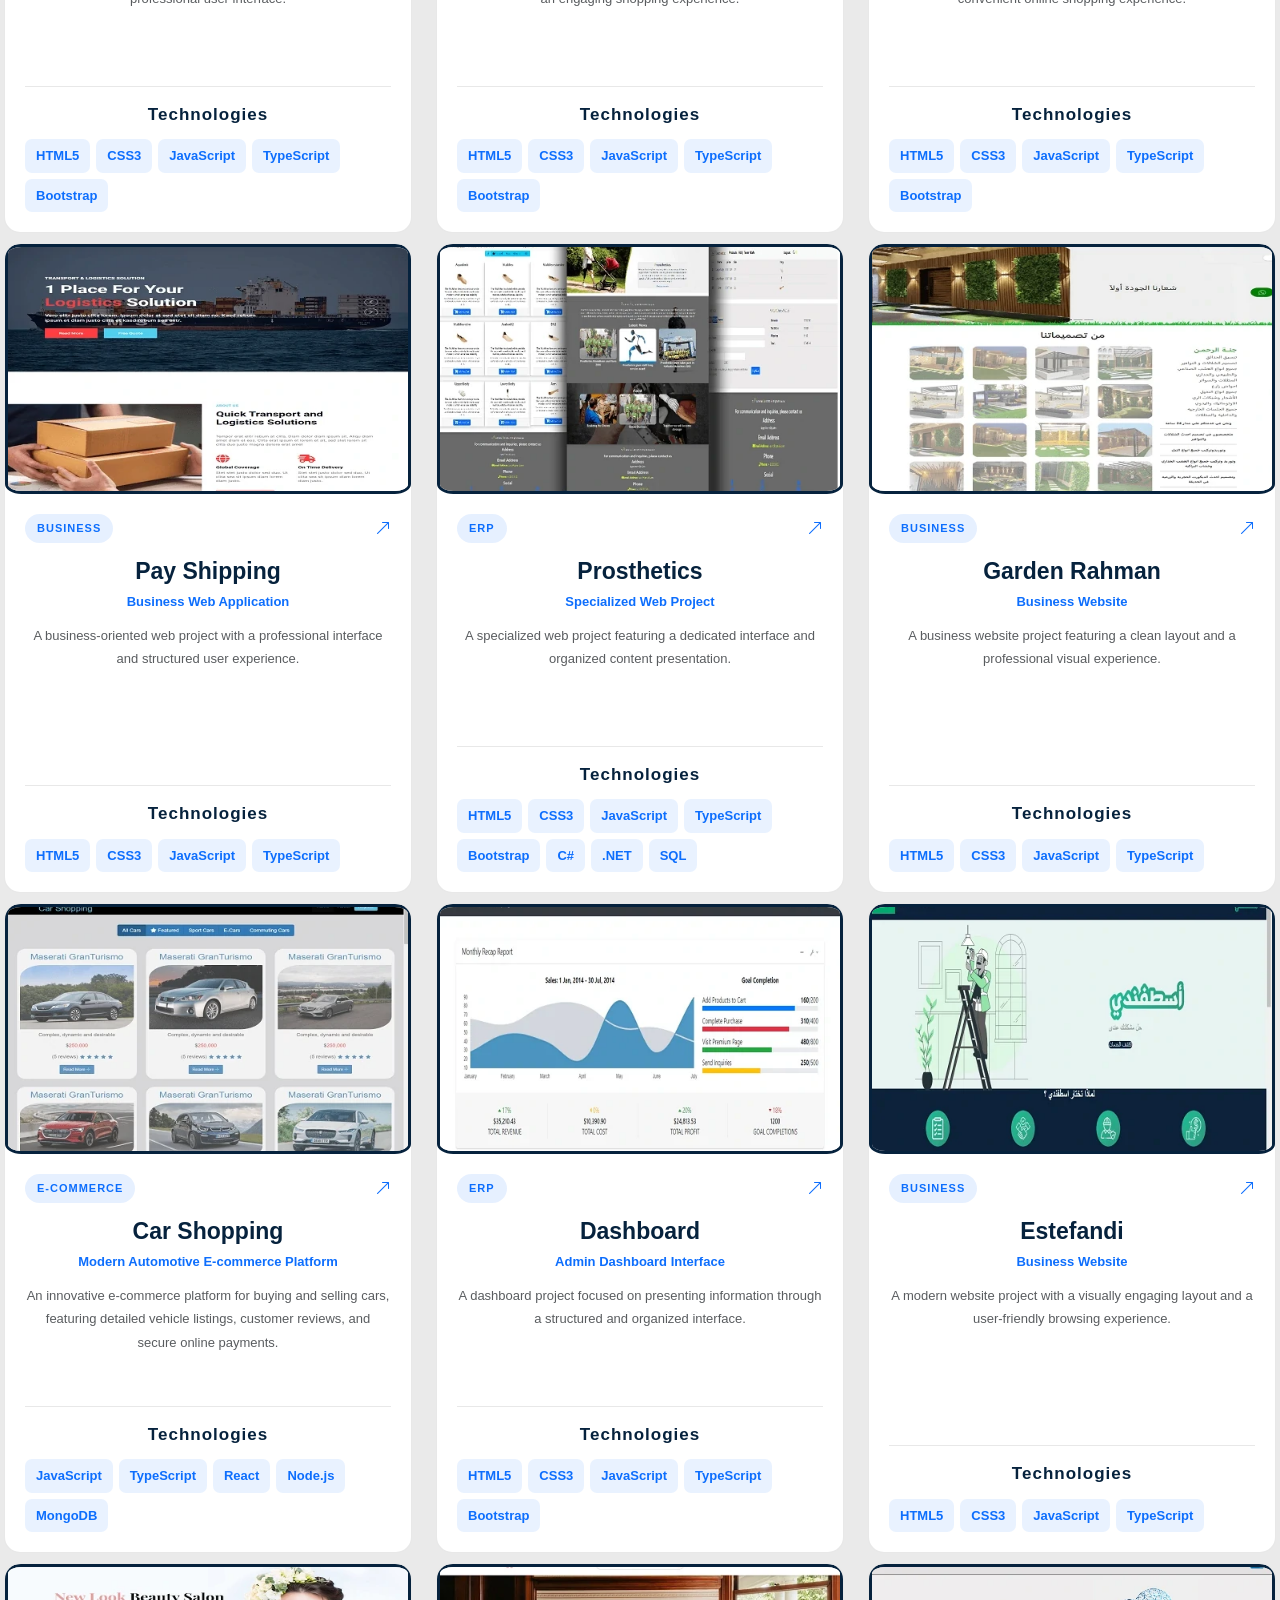
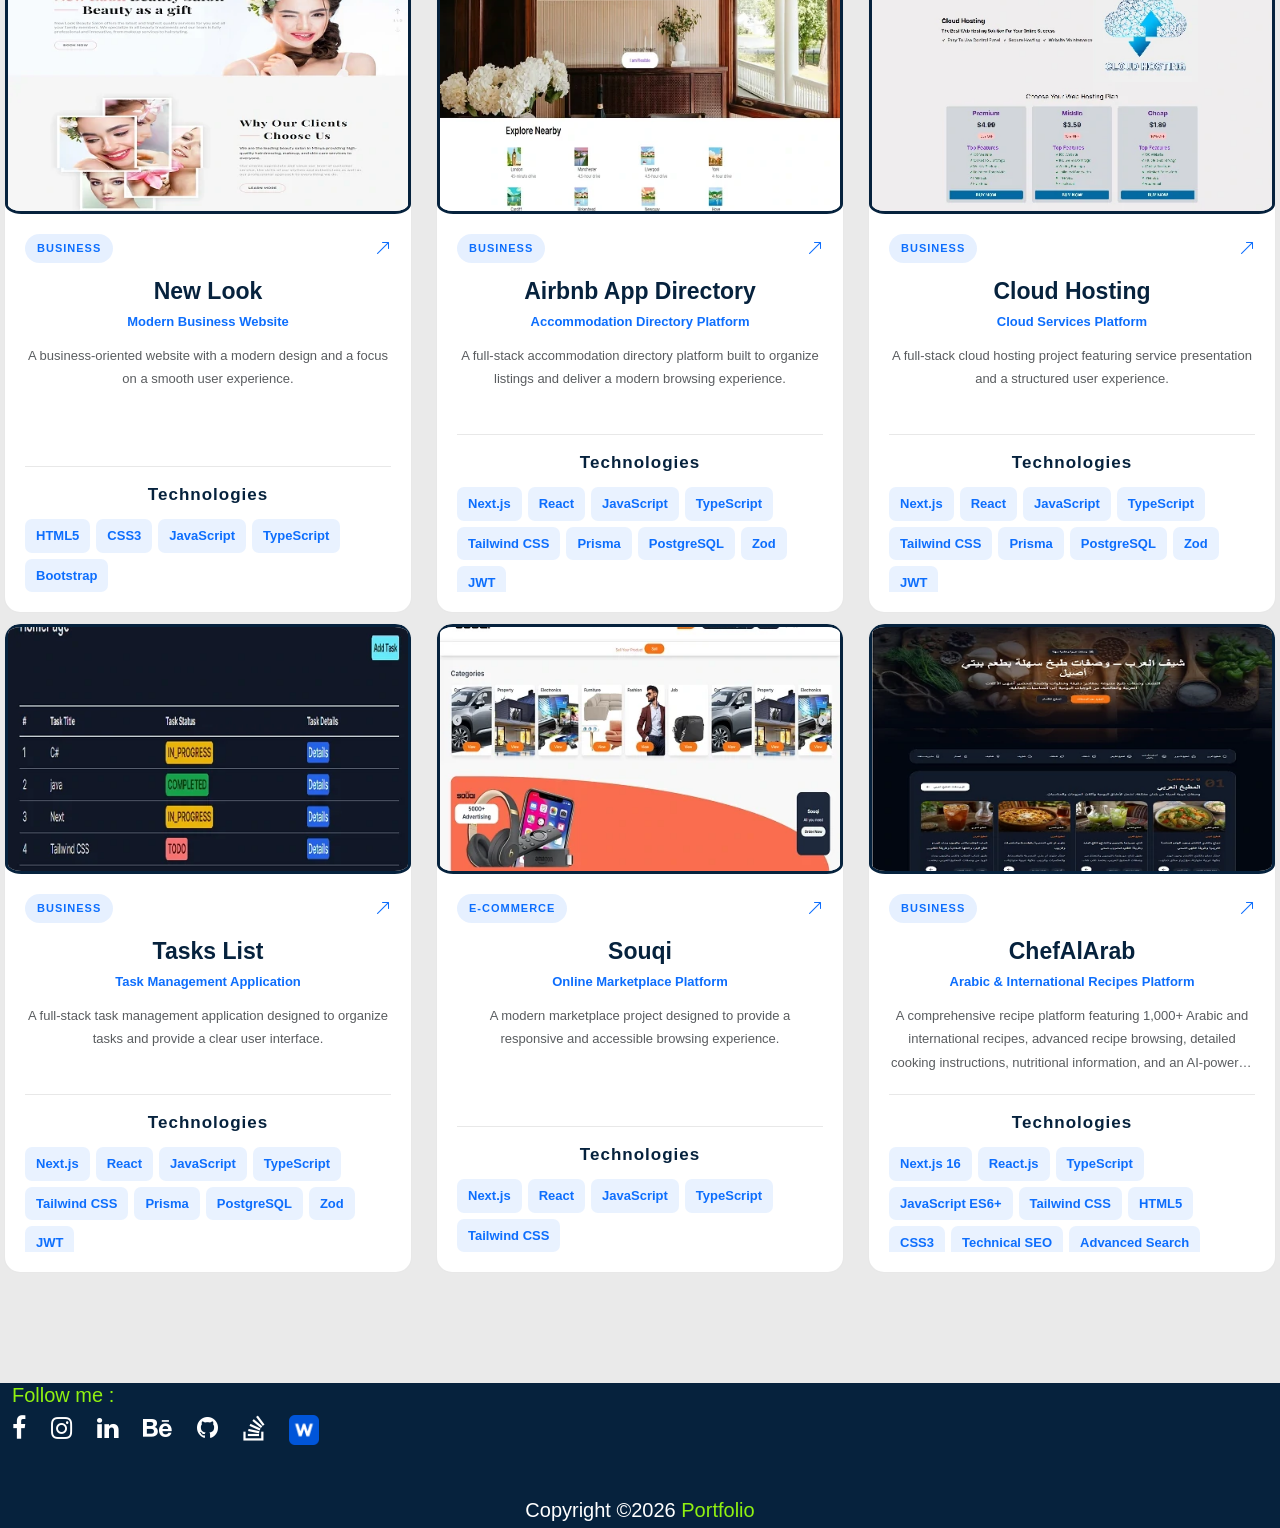
==== commit 8546ce30: "edit ChefAlArab  to chefalarab" ====
--- a/index.html
+++ b/index.html
@@ -849,7 +849,7 @@
                 </div>
             </div>
 
-            <!-- ChefAlArab -->
+            <!-- chefalarab-->
             <div class="experience-item">
                 <div class="experience-marker">
                     <i class="bi bi-egg-fried"></i>
@@ -1703,7 +1703,7 @@
                             </div>
                         </div>
 
-                        <!-- 15 - ChefAlArab -->
+                        <!-- 15 - chefalarab-->
                         <div class="col-md-4 col-sm-12 grid-item business" data-category="business">
                             <div class="portfolio-card">
                                 <a href="#exampleModal-15"
@@ -1713,7 +1713,7 @@
                                 data-modal-target="#exampleModal-15"
                                 role="button">
                                     <img src="assets/img/Portfolio/chefalarab.webp"
-                                        alt="ChefAlArab - Arabic Recipes Platform"
+                                        alt="chefalarab- Arabic Recipes Platform"
                                         width="500" height="500"
                                         loading="lazy" decoding="async">
                                     <span class="portfolio-overlay">
@@ -2229,7 +2229,7 @@
                         <div class="modal-header">
                             <a class="col-xl-11" href="https://chefalarab-gamma.vercel.app/" rel="noopener noreferrer"
                                 target="_blank">
-                                <h5 class="modal-title text-center" id="exampleModal-15-title"> chefalarab <i
+                                <h5 class="modal-title text-center" id="exampleModal-15-title"> chefalarab<i
                                         class="fa fa-link"></i></h5>
                             </a>
                             <button aria-label="Close" class="close col-xl-1" data-modal-close="true" type="button">
